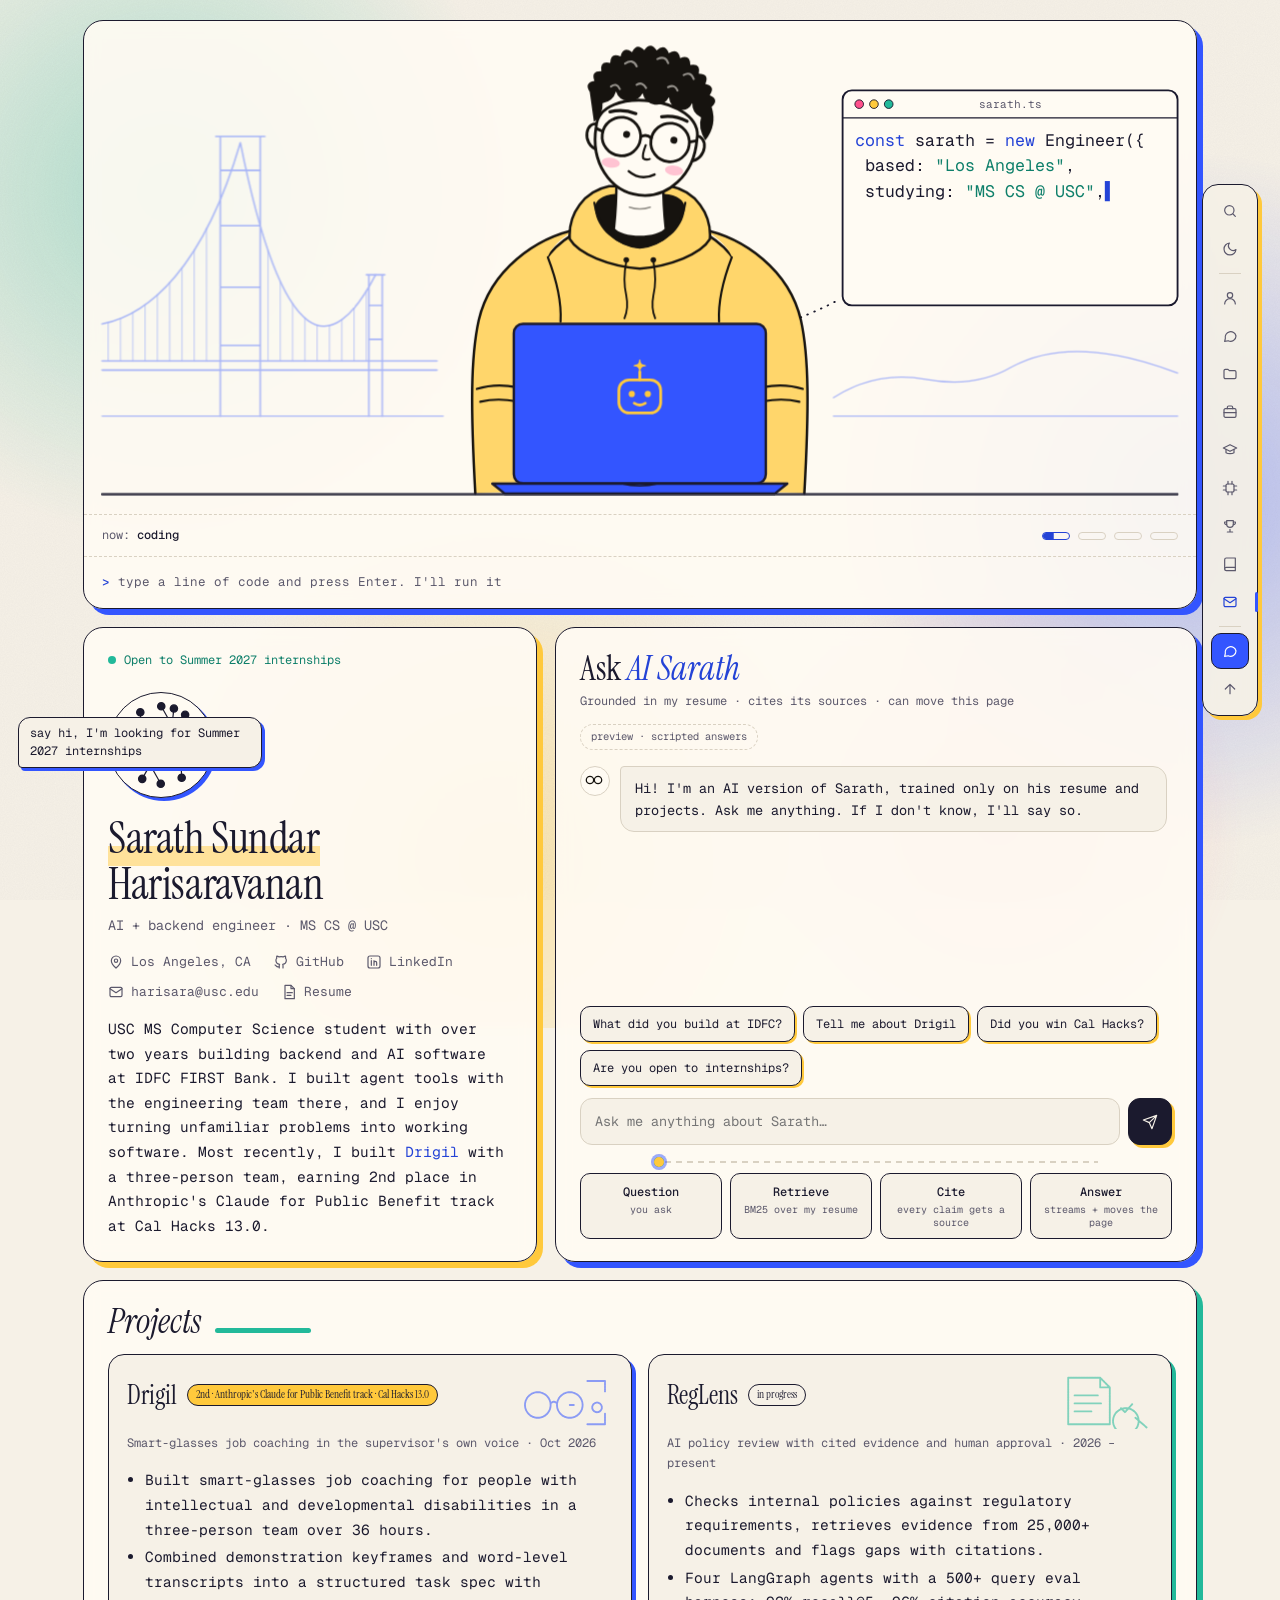
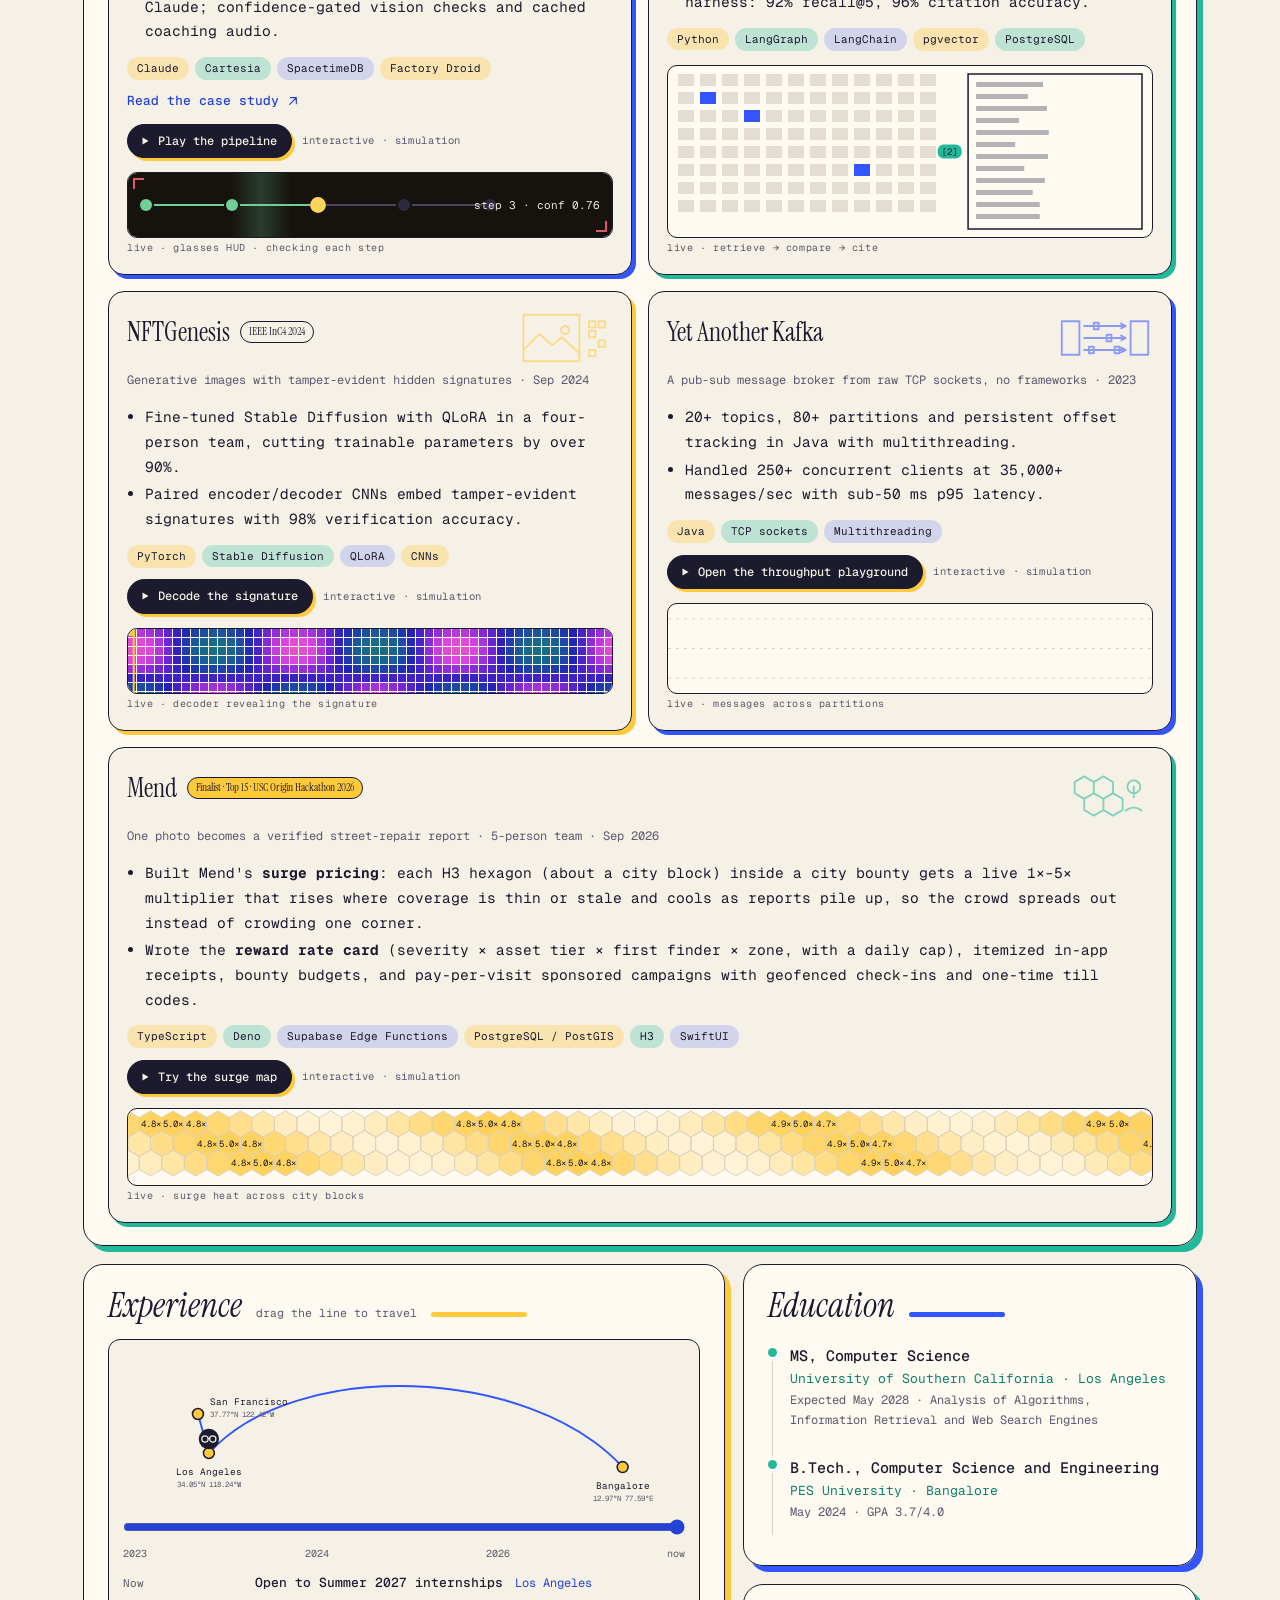
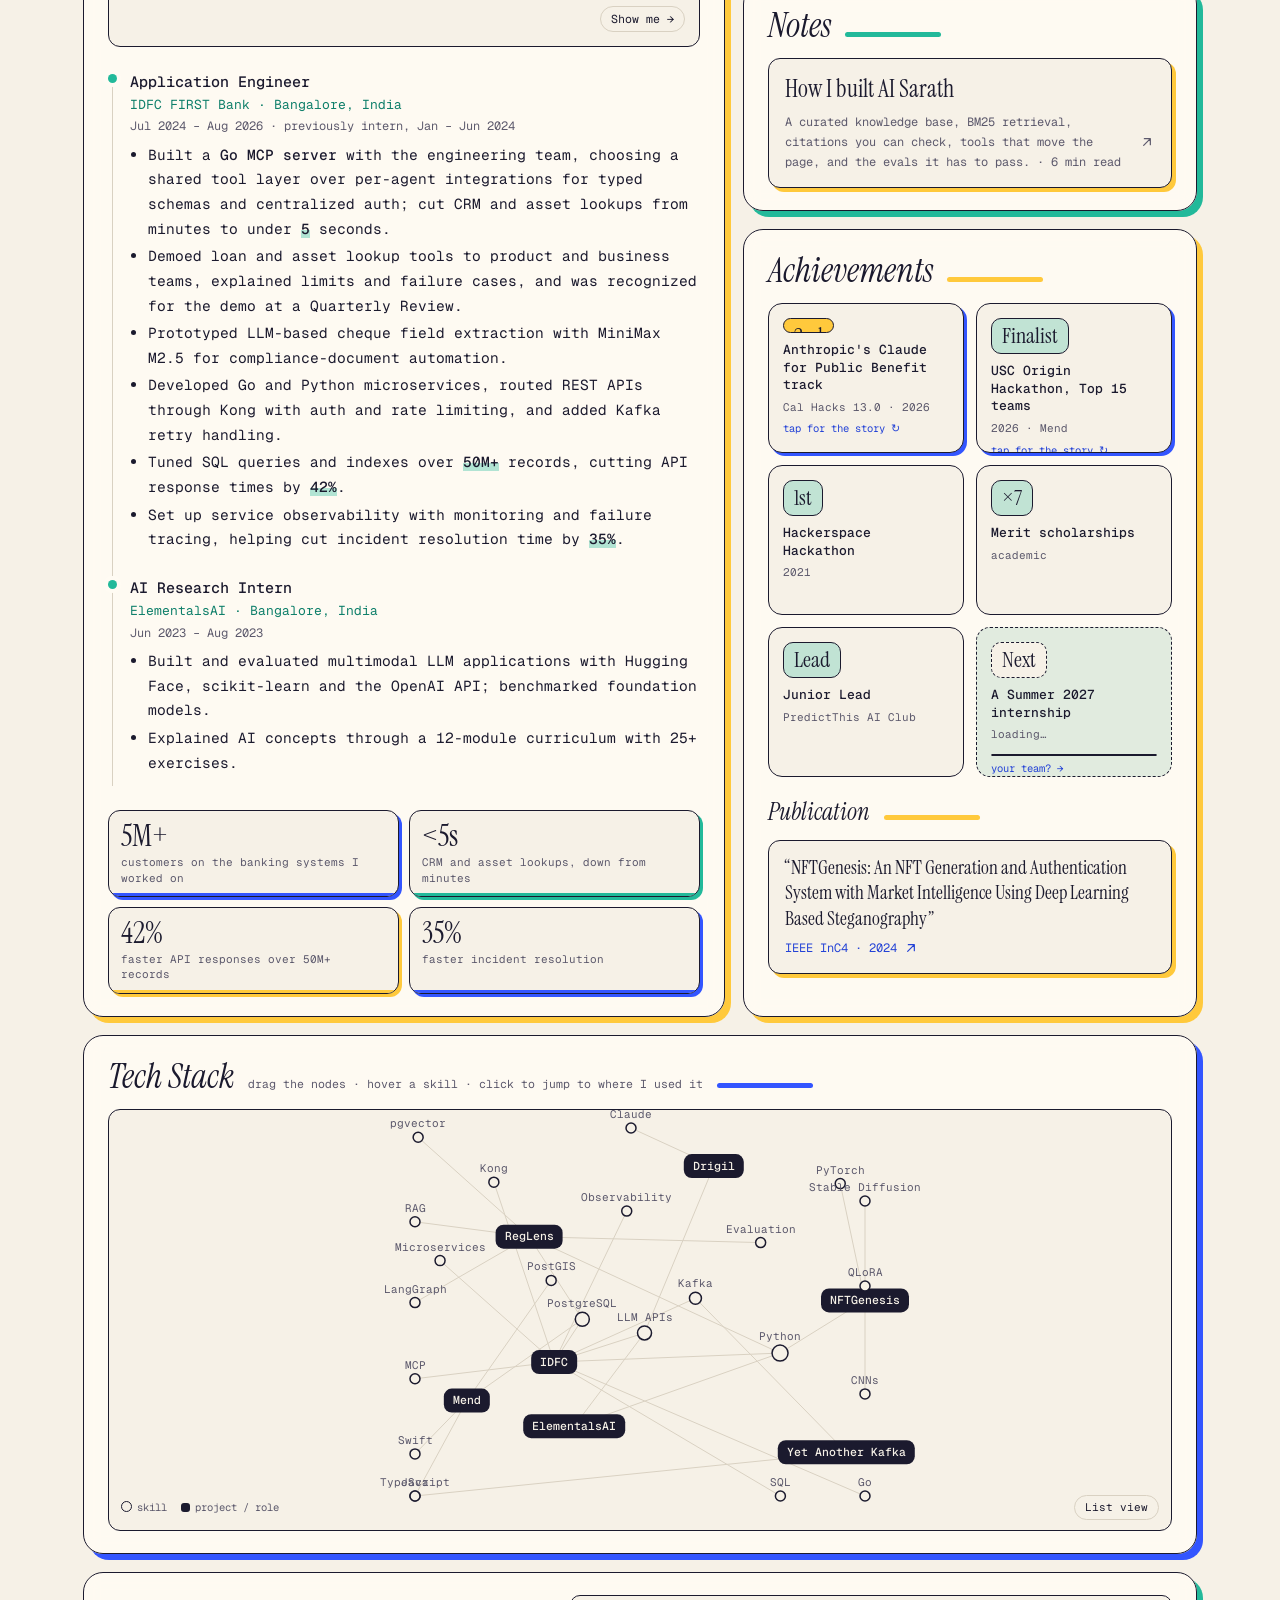
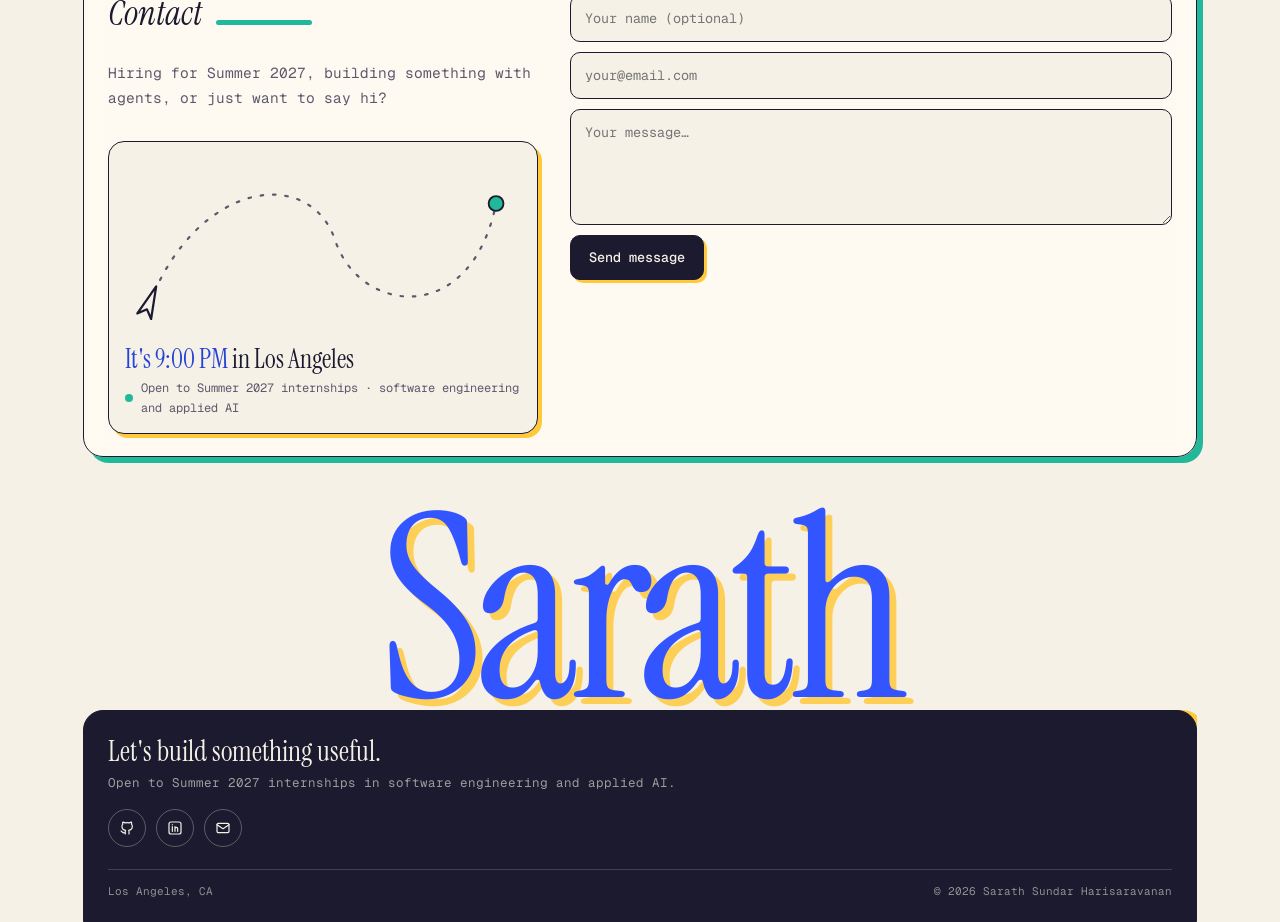
==== index.html @ 34889291 "Portfolio site: animated hero, Ask AI Sarath preview, project demos, case study Co-Authored-By: Clau" ====
<!doctype html>
<html lang="en">
<head>
<meta charset="utf-8" />
<meta name="viewport" content="width=device-width, initial-scale=1" />
<title>Sarath Sundar Harisaravanan</title>
<meta name="description" content="Sarath Sundar Harisaravanan: USC MS CS student building backend systems and AI agents. Two years at IDFC FIRST Bank; 2nd place in Anthropic's Claude for Public Benefit track at Cal Hacks 13.0." />
<meta property="og:title" content="Sarath Sundar Harisaravanan" />
<meta property="og:description" content="Backend systems and AI agents. Ask AI Sarath, try the live project demos, and see the work." />
<meta property="og:type" content="website" />
<meta name="theme-color" content="#F6F1E7" />
<link rel="icon" href="data:image/svg+xml,%3Csvg xmlns=%22http://www.w3.org/2000/svg%22 viewBox=%220 0 64 64%22%3E%3Crect width=%2264%22 height=%2264%22 rx=%2214%22 fill=%22%23FFC93C%22/%3E%3Cg fill=%22none%22 stroke=%22%231B1A2E%22 stroke-width=%225%22%3E%3Ccircle cx=%2221%22 cy=%2232%22 r=%2210%22/%3E%3Ccircle cx=%2243%22 cy=%2232%22 r=%2210%22/%3E%3Cpath d=%22M31 31q1-3 2 0%22/%3E%3C/g%3E%3C/svg%3E" />
<link rel="preconnect" href="https://fonts.googleapis.com" />
<link href="https://fonts.googleapis.com/css2?family=Geist+Mono:wght@400;500&family=Instrument+Serif:ital@0;1&display=swap" rel="stylesheet" />
<style>
:root{--paper:#F4F0E8;--ink:#16130F;--muted:#6F6A60;--rule:#D9D2C4;--accent:#9D2235;--gold:#E0A800;--ok:#2F7D4F;--lid:#E7E1D5;--panel:#FBF8F2;--figure:#F4F0E8;--skin:#F4F0E8;--hair:#16130F;--night:#1B2247;--night-a:.13}
:root[data-theme=dark]{--paper:#121010;--ink:#EFE9DE;--muted:#9C958A;--rule:#2E2A26;--accent:#E0566B;--gold:#FFCC00;--ok:#6FCF97;--lid:#24201D;--panel:#1A1715;--night:#000;--night-a:.35}
@media (prefers-color-scheme:dark){:root:not([data-theme=light]){--paper:#121010;--ink:#EFE9DE;--muted:#9C958A;--rule:#2E2A26;--accent:#E0566B;--gold:#FFCC00;--ok:#6FCF97;--lid:#24201D;--panel:#1A1715;--night:#000;--night-a:.35}}
html,body{margin:0;background:var(--paper);color:var(--ink);font-family:'Geist Mono',ui-monospace,monospace}
.wrap{max-width:800px;margin:0 auto;border-left:1px dashed var(--rule);border-right:1px dashed var(--rule);min-height:100vh}
.banner{border-bottom:1px dashed var(--rule);padding:18px 16px 0;overflow:hidden;position:relative}
.scene{display:block;width:100%;height:auto;color:var(--ink);overflow:visible}
.bar{display:flex;gap:12px;align-items:center;justify-content:space-between;padding:12px 16px;font-size:12px;color:var(--muted);flex-wrap:wrap}
.now b{color:var(--ink);font-weight:500}
.dots{display:flex;gap:8px;align-items:center}
.dots button{width:28px;height:8px;padding:0;border-radius:999px;border:1px solid var(--rule);background:transparent;cursor:pointer;position:relative;overflow:hidden}
.dots button i{position:absolute;inset:0;background:var(--accent);transform:scaleX(0);transform-origin:left}
.dots button.on{border-color:var(--accent)}
.dots button:focus-visible{outline:2px solid var(--accent);outline-offset:2px}
.tbtn{font:inherit;font-size:12px;color:var(--ink);background:transparent;border:1px solid var(--rule);border-radius:999px;padding:5px 11px;cursor:pointer}
.tbtn:hover{border-color:var(--accent);color:var(--accent)}
h1{font-family:'Instrument Serif',serif;font-weight:400;font-size:40px;margin:0;padding:8px 16px 0}
/* figure: always ink-on-paper */
.me{color:#16130F} .rays{color:var(--muted)} .hood-in{fill:#16130F}
.sil{fill:var(--figure)} .ink{fill:currentColor} .skin{fill:var(--skin)} .line{stroke:currentColor;stroke-linecap:round;stroke-linejoin:round}
.hair{fill:var(--hair)} .curls{stroke:var(--skin);opacity:.55} .blush{fill:#9D2235;opacity:.16}
:root[data-theme=dark] .me{--figure:#EFE9DE;--skin:#EFE9DE}
:root[data-theme=dark] .hair{stroke:#EFE9DE;stroke-width:7;stroke-linejoin:round}
@media (prefers-color-scheme:dark){:root:not([data-theme=light]) .me{--figure:#EFE9DE;--skin:#EFE9DE}:root:not([data-theme=light]) .hair{stroke:#EFE9DE;stroke-width:7;stroke-linejoin:round}}
.yawn{fill:#16130F;opacity:0;transition:opacity .2s}
.bubble{font-family:'Instrument Serif',serif;font-size:170px;fill:var(--accent);opacity:0}
.bg{color:var(--muted);opacity:.55}
.panel{fill:var(--panel);stroke:currentColor;stroke-width:6}
.tl{stroke:currentColor;stroke-width:3}.tl.r{fill:var(--accent)}.tl.y{fill:var(--gold)}.tl.g{fill:var(--paper)}
.fname{font-family:'Geist Mono',monospace;font-size:36px;fill:var(--muted)}
.code{font-family:'Geist Mono',monospace;font-size:54px;fill:currentColor}
.code .k{fill:var(--accent)} .code .s{fill:#8a6a00} :root[data-theme=dark] .code .s{fill:var(--gold)} .code .c{fill:var(--muted)} .code .ok{fill:var(--ok)} .code .err{fill:var(--accent)}
.lid-face,.base{fill:var(--lid);stroke:currentColor;stroke-width:8;stroke-linejoin:round}
.sticker{color:var(--accent)} .glint{fill:#fff;opacity:0}
/* props */
.bubble-box{fill:var(--panel);stroke:currentColor;stroke-width:6;stroke-linejoin:round}
.say{font-family:'Geist Mono',monospace;font-size:56px;fill:currentColor}
.bot-body{fill:var(--panel);stroke:currentColor;stroke-width:8}
.bot-eyes circle{fill:currentColor} .bot-mouth,.bot-ant,.bot-arm{fill:none;stroke:currentColor;stroke-width:8;stroke-linecap:round}
.bot-spark{fill:var(--accent)}
.chip-dot{fill:var(--accent)}
.cloud{fill:var(--panel);stroke:currentColor;stroke-width:6} .tdot{fill:var(--panel);stroke:currentColor;stroke-width:6}
.edge{stroke:var(--muted);stroke-width:3} .node{fill:var(--panel);stroke:currentColor;stroke-width:6}
.pulse{fill:var(--accent)}
.bulb-glass{fill:var(--panel);stroke:currentColor;stroke-width:7;transition:fill .3s} .bulb-base{fill:var(--muted)} .bulb-fil{fill:none;stroke:currentColor;stroke-width:5}
.bulb-rays{stroke:var(--gold);stroke-width:8;opacity:0;transition:opacity .3s}
.doc-sheet{fill:var(--panel);stroke:currentColor;stroke-width:6;stroke-linejoin:round} .doc-lines{stroke:var(--muted);stroke-width:5}
.banner{transition:background-color 1.2s ease}.banner.night{background-color:color-mix(in srgb,var(--paper),var(--night) calc(var(--night-a)*100%))}
.moon{fill:var(--gold);opacity:.85} .star{fill:var(--gold)}
.mug-body{fill:var(--accent);stroke:currentColor;stroke-width:7} .mug-handle,.steam{fill:none;stroke:currentColor;stroke-width:6;stroke-linecap:round}
.steam{stroke:var(--muted)}
.bug-body{fill:var(--accent);stroke:currentColor;stroke-width:6} .bug-head{fill:currentColor} .bug-legs,.bug-ant,.bug-line{fill:none;stroke:currentColor;stroke-width:6;stroke-linecap:round}
.splat path{fill:none;stroke:var(--gold);stroke-width:8;stroke-linecap:round}
/* ---------- scene visibility (morph = cross-fade in place) ---------- */
.p-code,.p-agent,.p-brain,.p-night{opacity:0;transition:opacity .7s ease}
.s-code .p-code,.s-agent .p-code,.s-night .p-code{opacity:1}
.s-night .p-night{opacity:1}
.s-agent .bot-wrap{opacity:1}
.s-brain .p-brain{opacity:1}
.say-me-g,.say-bot-g{opacity:0!important;transition:opacity .35s}
.say-me .say-me-g,.say-bot .say-bot-g{opacity:1!important}
/* ---------- motion ---------- */
[data-pivot]{transform-box:fill-box}
.lid{transform-box:fill-box;transform-origin:50% 100%;transform:scaleY(.035)}
.rays,.sticker{opacity:0}
.arm{transform:rotate(var(--rest,0deg));transition:transform .45s cubic-bezier(.3,1.4,.5,1)}
.arm-l{--rest:-2deg}.arm-r{--rest:2deg}
.opened .arm{--rest:0deg}
.go .lid{animation:lid .7s cubic-bezier(.2,.9,.25,1.15) .05s forwards}
.go .arm-l{animation:liftL .7s cubic-bezier(.2,.9,.25,1.15) .05s forwards}
.go .arm-r{animation:liftR .7s cubic-bezier(.2,.9,.25,1.15) .05s forwards}
.opened .lid{animation:none;transform:none}
.opened .arm-l,.opened .arm-r{animation:none}
.go .sticker,.opened .sticker{animation:fade .35s ease .5s forwards}
.go .rays,.opened .rays{animation:rays 2.6s ease-in-out .6s infinite}
.go .glint{animation:glint 5s ease-in-out 1s infinite}
.typing .arm-l{animation:tapL .16s ease-in-out infinite alternate!important}
.typing .arm-r{animation:tapR .16s ease-in-out .08s infinite alternate!important}
.typing .head{animation:nod 1.1s ease-in-out infinite alternate}
.typing .torso{animation:bob .32s ease-in-out infinite alternate}
.tired.typing .arm-l,.tired.typing .arm-r{animation-duration:.34s!important}
.head{transition:transform .6s cubic-bezier(.3,1.3,.5,1)}
.pupils,.brow,.smile{transition:transform .35s ease,opacity .2s}
.look-up .head{animation:none;transform:rotate(-5deg) translate(6px,-10px)}
.look-up .pupils{transform:translate(3px,-14px)}
.look-up .smile{transform:scale(1.12);transform-box:fill-box;transform-origin:50% 0}
.look-up .brow{transform:translateY(-8px)}
.look-right .head{animation:none;transform:rotate(4deg) translate(6px,-4px)}
.look-right .pupils{transform:translate(16px,-4px)}
.think .head{animation:none;transform:rotate(7deg) translate(0,-4px)}
.think .pupils{transform:translate(12px,-16px)}
.think .arm-l{animation:none!important;transform:rotate(-1.5deg)} .think .arm-r{animation:none!important;transform:rotate(1.5deg)}
.lean .head{animation:none;transform:translate(14px,16px) rotate(2deg)}
.lean .pupils{transform:translate(14px,6px)}
.tired .eyes{transform-box:fill-box;transform-origin:50% 30%;transform:scaleY(.5)}
.yawning .smile{opacity:0} .yawning .yawn{opacity:1} .yawning .eyes{transform:scaleY(.15)}
.yawning .head{animation:none;transform:rotate(-6deg) translateY(-8px)}
.stretch .arm-l{animation:none!important;transform:rotate(6deg)} .stretch .arm-r{animation:none!important;transform:rotate(-6deg)}
.slam .arm-l{animation:slamL .22s ease-in 2!important} .slam .arm-r{animation:slamR .22s ease-in 2!important}
.q-on .q{animation:pop-b 1.6s ease forwards}
.ex-on .ex{animation:pop-b 1.1s ease forwards}
.blink .eyes{transform-box:fill-box;transform-origin:50% 50%;transform:scaleY(.1)}
.eyes{transition:transform .08s}
/* bot */
.bot{transform:translateY(210px);transition:transform .6s cubic-bezier(.3,1.5,.5,1)}
.bot-up .bot{transform:translateY(0)} .bot-up .sticker{visibility:hidden}
.bot-hop .bot{animation:hop .45s ease 2}
.bot-think .bot-spark{animation:spin 1s linear infinite;transform-box:fill-box;transform-origin:50% 50%}
.bot-think .bot-eyes{transform:translateY(-8px);transition:transform .3s}
/* brain */
.tdot,.cloud,.node,.edge,.bulb,.doc{opacity:0}
.cloud{transform-box:fill-box;transform-origin:0% 50%;transform:scale(.3);transition:transform .7s cubic-bezier(.3,1.3,.5,1),opacity .4s}
.b-cloud .tdot{animation:fade .3s ease forwards;animation-delay:calc(var(--i)*.18s)}
.b-cloud .cloud{opacity:1;transform:none;transition-delay:.45s}
.b-net .node{animation:pop-n .45s cubic-bezier(.3,1.6,.5,1) forwards;animation-delay:calc(var(--i)*.06s);transform-box:fill-box;transform-origin:50% 50%}
.b-net .edge{opacity:1;transition:opacity .8s .3s}
.b-net .bulb{opacity:1;transition:opacity .4s .7s}
.b-lit .bulb-glass{fill:var(--gold)} .b-lit .bulb-rays{opacity:1}
.b-drop .doc{animation:drop 1.1s cubic-bezier(.5,0,.8,.4) forwards}
.b-fade .cloud,.b-fade .tdot,.b-fade .net,.b-fade .bulb{opacity:0!important;transition:opacity .5s}
/* night */
.star{transform-box:fill-box;transform-origin:50% 50%;animation:twinkle 2.4s ease-in-out infinite;animation-delay:calc(var(--i)*-.37s)}
.steam{stroke-dasharray:14 14;animation:steam 1.6s linear infinite} .steam.s2{animation-delay:-.8s}
.bug-wrap{transform:translate(2260px,368px)}
.bug-crawl .bug-wrap{animation:crawl 3s linear forwards}
.bug{transform-box:fill-box;transform-origin:50% 100%;opacity:0;transition:opacity .3s}.bug-crawl .bug{opacity:1}
.bug-crawl .bug-legs{animation:legs .16s steps(2) infinite}
.bug-squash .bug-wrap{animation:none;transform:translate(1700px,368px)}
.bug-squash .bug{transform:scaleY(.15) scaleX(1.25);opacity:0;transition:transform .12s, opacity .5s .5s}
.splat{opacity:0;transform-box:fill-box;transform-origin:50% 50%}
.bug-squash .splat{animation:splat .6s ease forwards}
.bird{transform-box:fill-box;transform-origin:50% 50%;animation:flap .5s ease-in-out infinite alternate, fly 22s linear infinite}
.draw{stroke-dasharray:1;stroke-dashoffset:1;animation:draw 1.2s ease forwards}
.draw-g path{stroke-dasharray:1;stroke-dashoffset:1;animation:draw 1.3s ease .1s forwards}
.hangers{opacity:0;animation:fade .6s ease .9s forwards}
.paused *{animation-play-state:paused!important}
@keyframes lid{to{transform:scaleY(1)}}
@keyframes liftL{0%{transform:rotate(-2deg)}55%{transform:rotate(-4deg)}100%{transform:rotate(0)}}
@keyframes liftR{0%{transform:rotate(2deg)}55%{transform:rotate(4deg)}100%{transform:rotate(0)}}
@keyframes tapL{from{transform:rotate(.3deg)}to{transform:rotate(-1.3deg)}}
@keyframes tapR{from{transform:rotate(-.3deg)}to{transform:rotate(1.3deg)}}
@keyframes slamL{50%{transform:rotate(-3.5deg)}} @keyframes slamR{50%{transform:rotate(3.5deg)}}
@keyframes nod{from{transform:rotate(-1.5deg) translateY(0)}to{transform:rotate(1.8deg) translateY(5px)}}
@keyframes bob{from{transform:translateY(0)}to{transform:translateY(3px)}}
@keyframes pop-b{0%{opacity:0;transform:translateY(30px) scale(.6)}25%{opacity:1;transform:none}80%{opacity:1}100%{opacity:0;transform:translateY(-30px)}}
@keyframes pop-n{0%{opacity:0;transform:scale(0)}100%{opacity:1;transform:scale(1)}}
@keyframes hop{50%{transform:translateY(-40px)}}
@keyframes spin{to{transform:rotate(360deg)}}
@keyframes drop{0%{opacity:1;transform:none}100%{opacity:0;transform:translate(-1580px,560px) scale(.3)}}
@keyframes twinkle{0%,100%{transform:scale(.6);opacity:.5}50%{transform:scale(1);opacity:1}}
@keyframes steam{to{stroke-dashoffset:-56}}
@keyframes crawl{from{transform:translate(2260px,368px)}to{transform:translate(1700px,368px)}}
@keyframes legs{to{transform:scaleX(-1)}}
@keyframes splat{0%{opacity:0;transform:scale(.4)}40%{opacity:1;transform:scale(1.1)}100%{opacity:0;transform:scale(1.3)}}
@keyframes fade{to{opacity:1}}
@keyframes rays{0%,100%{opacity:.15}50%{opacity:.6}}
@keyframes glint{0%,70%{opacity:0;transform:translateX(-90px) skewX(-25deg)}75%{opacity:.9}90%{opacity:0;transform:translateX(250px) skewX(-25deg)}100%{opacity:0}}
@keyframes flap{from{transform:scaleY(1)}to{transform:scaleY(.35)}}
@keyframes fly{0%{translate:0 0}50%{translate:-260px 40px}100%{translate:0 0}}
@keyframes draw{to{stroke-dashoffset:0}}
@media (prefers-reduced-motion:reduce){*{animation:none!important;transition:none!important}.lid{transform:none}.arm{transform:none}.rays,.sticker,.hangers{opacity:1}.draw,.draw-g path{stroke-dashoffset:0}
  .s-brain .tdot,.s-brain .cloud,.s-brain .node,.s-brain .edge,.s-brain .bulb{opacity:1;transform:none}.s-brain .bulb-glass{fill:var(--gold)}.s-agent .bot{transform:none}.bug-wrap{display:none}}

/* ===== page layout (overrides hero defaults) ===== */
html{scroll-behavior:smooth;scroll-padding-top:24px}
@media (prefers-reduced-motion:reduce){html{scroll-behavior:auto}}
body{font-size:14.5px;line-height:1.7;-webkit-font-smoothing:antialiased}
body::before{content:'';position:fixed;inset:0;pointer-events:none;z-index:-1;background-image:linear-gradient(to bottom,transparent 0,transparent 100%)}
.wrap{max-width:800px;margin:0 auto;border-left:1px dashed var(--rule);border-right:1px dashed var(--rule);min-height:100vh;background:var(--paper)}
a{color:var(--accent);text-decoration:none}
a:hover{text-decoration:underline;text-underline-offset:3px}
svg use{pointer-events:none}
.row{padding:22px 24px;border-bottom:1px dashed var(--rule);position:relative}
.hatch{height:30px;border-bottom:1px dashed var(--rule);background:repeating-linear-gradient(-45deg,transparent 0 7px,color-mix(in srgb,var(--rule) 70%,transparent) 7px 8px)}
.bar{border-bottom:1px dashed var(--rule)}
.muted{color:var(--muted)}
:focus-visible{outline:2px solid var(--accent);outline-offset:3px;border-radius:6px}

/* icons */
.meta svg,.dock svg,.fab svg,.ask-input svg,.link svg,.pub svg,.foot-links svg,.close svg{width:16px;height:16px;fill:none;stroke:currentColor;stroke-width:1.8;stroke-linecap:round;stroke-linejoin:round;flex:none}

/* profile */
.profile{display:flex;align-items:center;gap:18px}
.avatar{width:104px;height:104px;flex:none;border-radius:50%;background:var(--panel);border:1px solid var(--rule);overflow:hidden}
#swarm{display:block;width:100%;height:100%}
@keyframes lens{to{fill:color-mix(in srgb,var(--accent) 22%,transparent)}}
.who h1{font-family:'Instrument Serif',serif;font-weight:400;font-size:clamp(30px,5vw,42px);line-height:1.05;margin:0;padding:0;letter-spacing:-.01em}
.role{margin:6px 0 0;color:var(--muted);font-size:13.5px}
.open{margin-left:auto;align-self:flex-start;display:inline-flex;align-items:center;gap:8px;font-size:12px;color:var(--accent);white-space:nowrap}
.open i{width:8px;height:8px;border-radius:50%;background:var(--accent);box-shadow:0 0 0 0 var(--accent);animation:ping 2s ease-out infinite}
@keyframes ping{0%{box-shadow:0 0 0 0 color-mix(in srgb,var(--accent) 50%,transparent)}100%{box-shadow:0 0 0 10px transparent}}
.meta{display:flex;flex-wrap:wrap;gap:8px 22px;font-size:13px;color:var(--muted)}
.meta span,.meta a{display:inline-flex;align-items:center;gap:7px;color:var(--muted)}
.meta a:hover{color:var(--accent);text-decoration:none}
.bio p{margin:0;font-size:14.5px}

/* section titles */
h2.sec{font-family:'Instrument Serif',serif;font-weight:400;font-style:italic;font-size:32px;margin:0 0 14px;line-height:1.1;display:flex;align-items:baseline;gap:14px;flex-wrap:wrap}
h2.sec.small{font-size:24px;margin-top:22px}
h2.sec .hint{font-family:'Geist Mono',monospace;font-style:normal;font-size:11.5px;color:var(--muted)}
.reveal,.row>*{animation:none}
.rv{opacity:0;transform:translateY(14px);transition:opacity .6s ease,transform .6s cubic-bezier(.2,.8,.2,1)}
.rv.in{opacity:1;transform:none}

/* ===== Ask AI Sarath ===== */
.ask{background:color-mix(in srgb,var(--panel) 60%,var(--paper))}
.ask-head{display:flex;justify-content:space-between;gap:12px;align-items:flex-start;flex-wrap:wrap}
.ask h2{font-family:'Instrument Serif',serif;font-weight:400;font-size:34px;margin:0;line-height:1.1}
.ask h2 em{color:var(--accent)}
.sub{margin:4px 0 0;font-size:12px;color:var(--muted)}
.demo-tag{font-size:10.5px;color:var(--muted);border:1px dashed var(--rule);border-radius:999px;padding:3px 10px;white-space:nowrap}
.chat{margin-top:16px;display:flex;flex-direction:column;gap:12px;max-height:340px;overflow-y:auto;padding-right:4px;scroll-behavior:smooth}
.msg{display:flex;gap:10px;align-items:flex-start;animation:msgIn .4s cubic-bezier(.2,.9,.3,1.2)}
@keyframes msgIn{from{opacity:0;transform:translateY(10px)}}
.msg.me{justify-content:flex-end}
.msg .bubble-t{padding:10px 14px;border-radius:14px;border:1px solid var(--rule);background:var(--paper);max-width:88%;font-size:13.5px;line-height:1.65}
.msg.me .bubble-t{background:var(--ink);color:var(--paper);border-color:var(--ink);border-bottom-right-radius:4px}
.msg.ai .bubble-t{border-top-left-radius:4px}
.av{width:28px;height:28px;flex:none;border-radius:50%;border:1px solid var(--rule);background:var(--panel) url("data:image/svg+xml,%3Csvg xmlns='http://www.w3.org/2000/svg' viewBox='0 0 120 120'%3E%3Cg fill='none' stroke='%2316130F' stroke-width='7'%3E%3Ccircle cx='38' cy='60' r='20'/%3E%3Ccircle cx='82' cy='60' r='20'/%3E%3Cpath d='M58 58q2-5 4 0'/%3E%3C/g%3E%3C/svg%3E") center/80% no-repeat}
:root[data-theme=dark] .av{filter:invert(1)}
.tok{opacity:0;filter:blur(3px);animation:tok .35s ease forwards}
@keyframes tok{to{opacity:1;filter:none}}
.cites{display:flex;flex-wrap:wrap;gap:6px;margin-top:8px}
.cite{display:inline-block;text-decoration:none!important;font:inherit;font-size:11px;padding:2px 9px;border-radius:999px;border:1px solid color-mix(in srgb,var(--accent) 40%,transparent);color:var(--accent);background:color-mix(in srgb,var(--accent) 7%,transparent);cursor:pointer;animation:citeIn .45s cubic-bezier(.3,1.6,.5,1) backwards}
.cite:hover{background:color-mix(in srgb,var(--accent) 16%,transparent)}
@keyframes citeIn{from{opacity:0;transform:scale(.6) translateY(6px)}}
.toolev{font-size:11.5px;color:var(--muted);margin-top:6px;display:flex;gap:6px;align-items:center;animation:msgIn .3s ease}
.toolev code{font-family:inherit;color:var(--ink);background:var(--panel);border:1px solid var(--rule);border-radius:6px;padding:0 6px}
.typing-dots{display:inline-flex;gap:4px;padding:4px 0}
.typing-dots i{width:6px;height:6px;border-radius:50%;background:var(--muted);animation:td 1s ease-in-out infinite}
.typing-dots i:nth-child(2){animation-delay:.15s}.typing-dots i:nth-child(3){animation-delay:.3s}
@keyframes td{0%,100%{opacity:.3;transform:translateY(0)}50%{opacity:1;transform:translateY(-3px)}}
.suggest{display:flex;flex-wrap:wrap;gap:8px;margin-top:14px}
.suggest button{font:inherit;font-size:12px;color:var(--ink);background:var(--paper);border:1px solid var(--rule);border-radius:10px;padding:7px 12px;cursor:pointer;transition:border-color .2s,color .2s,transform .2s}
.suggest button:hover{border-color:var(--accent);color:var(--accent);transform:translateY(-1px)}
.suggest button:disabled{opacity:.45;pointer-events:none}
.ask-input{display:flex;gap:8px;margin-top:12px}
.ask-input input{flex:1;min-width:0;font:inherit;font-size:13.5px;color:var(--ink);background:var(--paper);border:1px solid var(--rule);border-radius:12px;padding:11px 14px;outline:none;transition:border-color .2s}
.ask-input input:focus{border-color:var(--accent)}
.ask-input button{width:44px;border-radius:12px;border:0;background:var(--accent);color:#fff;cursor:pointer;display:grid;place-items:center}

/* marker circle */
.marker{position:absolute;pointer-events:none;z-index:40;overflow:visible;left:0;top:0;width:0;height:0}
.marker path{fill:none;stroke:var(--accent);stroke-width:2.6;stroke-linecap:round;stroke-dasharray:1;stroke-dashoffset:1;opacity:0}
.marker.on path{opacity:1;animation:mk 1s cubic-bezier(.6,.05,.3,1) forwards}
.marker.off path{opacity:0;transition:opacity .6s}
@keyframes mk{to{stroke-dashoffset:0}}
.flash{animation:flash 2.4s ease}
@keyframes flash{0%,100%{background:transparent}20%,60%{background:color-mix(in srgb,var(--gold) 16%,transparent)}}
/* hero reacts to chat */
.chat-think .head{animation:none!important;transform:rotate(7deg) translate(0,-4px)!important}
.chat-think .pupils{transform:translate(12px,-16px)!important}
.chat-think .arm-l,.chat-think .arm-r{animation:none!important}
.chat-think .q{animation:pop-b 1.6s ease infinite!important}
.chat-answer .head{animation:none!important;transform:rotate(-5deg) translate(6px,-10px)!important}
.chat-answer .pupils{transform:translate(3px,-14px)!important}
.chat-answer .ex{animation:pop-b 1.1s ease forwards!important}

/* ===== projects ===== */
.projects{display:flex;flex-direction:column}
.proj{padding:16px 14px;margin:0 -14px;border-radius:12px;cursor:pointer;position:relative;transition:background .25s;outline:none}
.proj+.proj{border-top:1px dashed var(--rule)}
.proj:hover,.proj:focus-visible{background:color-mix(in srgb,var(--panel) 70%,transparent)}
.proj-top{display:flex;justify-content:space-between;gap:10px;align-items:flex-start}
.proj h3{margin:0;font-size:15px;font-weight:500;display:flex;flex-wrap:wrap;gap:6px 10px;align-items:center}
.gold{font-size:10.5px;font-weight:500;color:#7a5600;background:color-mix(in srgb,var(--gold) 22%,transparent);border:1px solid color-mix(in srgb,var(--gold) 55%,transparent);padding:1px 8px;border-radius:999px;position:relative;overflow:hidden}
:root[data-theme=dark] .gold{color:#FFE07A;background:color-mix(in srgb,var(--gold) 12%,transparent)}
@media (prefers-color-scheme:dark){:root:not([data-theme=light]) .gold{color:#FFE07A;background:color-mix(in srgb,var(--gold) 12%,transparent)}}
.gold::after{content:'';position:absolute;inset:0;background:linear-gradient(110deg,transparent 30%,rgba(255,255,255,.7) 50%,transparent 70%);transform:translateX(-120%);animation:foil 4s ease-in-out 1s infinite}
@keyframes foil{0%,60%{transform:translateX(-120%)}85%,100%{transform:translateX(120%)}}
.chip{font-size:10.5px;font-weight:400;color:var(--muted);border:1px solid var(--rule);padding:1px 8px;border-radius:999px}
.tagline{margin:4px 0 6px;font-size:12px;color:var(--muted)}
.proj ul,.tl ul,.case ul{margin:6px 0 0;padding-left:18px}
.proj li,.tl li{margin:3px 0}
.tags{display:flex;flex-wrap:wrap;gap:6px;margin-top:10px}
.tags span{font-size:11px;border:1px solid var(--rule);border-radius:999px;padding:1px 9px;color:var(--muted)}
.doodle{width:96px;height:56px;flex:none;fill:none;stroke:var(--accent);stroke-width:2.4;stroke-linecap:round;stroke-linejoin:round;opacity:.25;transition:opacity .3s}
.doodle path{stroke-dasharray:1;stroke-dashoffset:0}
.proj:hover .doodle,.proj:focus-visible .doodle{opacity:1}
.proj:hover .doodle path,.proj:focus-visible .doodle path{animation:doodle 1.1s cubic-bezier(.6,.05,.3,1) forwards}
@keyframes doodle{0%{stroke-dashoffset:1}100%{stroke-dashoffset:0}}
.link{display:inline-flex;align-items:center;gap:6px;font-size:13px;margin-top:10px}

/* case-study overlay */
.overlay{position:fixed;inset:0;z-index:100;display:grid;place-items:center;padding:24px;background:color-mix(in srgb,var(--ink) 30%,transparent);backdrop-filter:blur(3px)}
.overlay[hidden]{display:none}
.case-panel{position:relative;width:min(680px,100%);max-height:86vh;overflow:auto;background:var(--paper);border:1px solid var(--rule);border-radius:18px;padding:28px;box-shadow:0 30px 80px rgba(0,0,0,.25)}
.case-panel h3{font-family:'Instrument Serif',serif;font-weight:400;font-size:38px;margin:0 0 4px;display:block}
.case-panel .doodle{width:150px;height:88px;opacity:1;float:right;margin:0 0 8px 12px}
.case-panel .doodle path{animation:doodle 1.2s cubic-bezier(.6,.05,.3,1) .25s backwards}
.close{position:absolute;top:14px;right:14px;width:34px;height:34px;border-radius:50%;border:1px solid var(--rule);background:var(--paper);color:var(--ink);cursor:pointer;display:grid;place-items:center;z-index:2}
::view-transition-old(case),::view-transition-new(case){animation-duration:.45s;animation-timing-function:cubic-bezier(.2,.8,.2,1);height:100%;object-fit:cover}
::view-transition-old(root),::view-transition-new(root){animation-duration:.3s}

/* ===== timeline ===== */
.tl{position:relative;padding-left:22px}
.tl::before{content:'';position:absolute;left:4px;top:8px;bottom:8px;width:1px;background:var(--rule)}
.tl-item{position:relative;padding:4px 0 16px}
.tl-item::before{content:'';position:absolute;left:-22px;top:9px;width:9px;height:9px;border-radius:50%;background:var(--accent);box-shadow:0 0 0 4px var(--paper)}
.tl-item h3{margin:0;font-size:15px;font-weight:500}
.org{margin:0;color:var(--accent);font-size:13px}
.when{margin:0 0 4px;color:var(--muted);font-size:12px}
.tl li b{font-weight:500}

/* ===== stack + skill spotlight ===== */
.stack{display:grid;grid-template-columns:1fr 1fr;border:1px dashed var(--rule);border-radius:12px}
.stack>div{padding:14px 16px;display:flex;flex-wrap:wrap;gap:7px;align-content:flex-start}
.stack>div:nth-child(odd){border-right:1px dashed var(--rule)}
.stack>div:nth-child(-n+2){border-bottom:1px dashed var(--rule)}
.stack h4{width:100%;margin:0 0 4px;font-size:10.5px;letter-spacing:.14em;text-transform:uppercase;color:var(--muted);font-weight:500}
.stack button{font:inherit;font-size:12px;color:var(--ink);background:var(--paper);border:1px solid var(--rule);border-radius:8px;padding:4px 10px;cursor:pointer;transition:all .2s}
.stack button:hover,.stack button.on{border-color:var(--accent);color:var(--accent);background:color-mix(in srgb,var(--accent) 8%,transparent)}
.spot-count{position:fixed;z-index:60;pointer-events:none;font-size:11px;background:var(--ink);color:var(--paper);padding:4px 9px;border-radius:999px;opacity:0;transform:translateY(6px);transition:opacity .2s,transform .2s;white-space:nowrap}
.spot-count.on{opacity:1;transform:none}
.spot-count.pinned{bottom:84px;translate:-50% 0}
[data-skills]{transition:opacity .35s ease,filter .35s ease,background .35s ease,box-shadow .35s ease}
body.spotlight [data-skills]:not(.match){opacity:.22;filter:grayscale(1)}
body.spotlight [data-skills].match{background:color-mix(in srgb,var(--gold) 14%,transparent);box-shadow:inset 3px 0 0 var(--accent);border-radius:8px}
body.spotlight .tl li.match{margin-left:-8px;padding-left:8px}

/* achievements */
.ach{list-style:none;margin:0;padding:0}
.ach li{position:relative;padding:5px 0 5px 20px}
.ach li::before{content:'';position:absolute;left:2px;top:13px;width:8px;height:8px;border-radius:50%;background:var(--gold)}
.ach b{font-weight:500}
.yr{color:var(--muted);font-size:12px;margin-left:6px}
.pub{display:block;padding:14px 16px;border:1px dashed var(--rule);border-radius:12px;color:var(--ink);transition:border-color .2s}
.pub:hover{border-color:var(--accent);text-decoration:none}
.pub span{font-family:'Instrument Serif',serif;font-size:19px;line-height:1.35;display:block}
.pub small{display:inline-flex;align-items:center;gap:6px;color:var(--accent);margin-top:6px;font-size:12px}

/* ===== contact + paper plane ===== */
.contact{position:relative;margin-top:12px;min-height:250px}
.fields{display:flex;flex-direction:column;gap:10px;transition:opacity .4s,transform .6s cubic-bezier(.6,0,.4,1)}
.fields input,.fields textarea{font:inherit;font-size:13.5px;color:var(--ink);background:color-mix(in srgb,var(--panel) 80%,transparent);border:1px solid var(--rule);border-radius:10px;padding:11px 14px;outline:none;resize:vertical;transition:border-color .2s}
.fields input:focus,.fields textarea:focus{border-color:var(--accent)}
.send{align-self:flex-start;font:inherit;font-size:13.5px;font-weight:500;color:var(--paper);background:var(--ink);border:0;border-radius:10px;padding:10px 18px;cursor:pointer;transition:transform .2s}
.send:hover{transform:translateY(-1px)}
.plane{pointer-events:none;position:absolute;left:60px;bottom:30px;width:56px;height:38px;fill:var(--paper);stroke:var(--ink);stroke-width:2.2;stroke-linejoin:round;opacity:0;offset-path:path('M0 0 C 180 -20, 300 -130, 440 -110 S 640 -210, 720 -280');offset-rotate:auto;offset-distance:0%}
.trail{pointer-events:none;position:absolute;inset:0;width:100%;height:100%;fill:none;stroke:var(--muted);stroke-width:2;stroke-dasharray:3 10;stroke-linecap:round;opacity:0}
.stamp small{display:block;font-family:'Geist Mono',monospace;font-size:10px;text-align:center;margin-top:-4px}
.stamp{position:absolute;left:50%;top:44%;translate:-50% -50%;font-family:'Instrument Serif',serif;font-size:42px;color:var(--accent);border:3px solid var(--accent);border-radius:10px;padding:2px 18px;rotate:-8deg;opacity:0;scale:2.2;pointer-events:none}
.contact.folding .fields{opacity:0;transform:scale(.15) translate(-160%,40%) rotate(-12deg)}
.contact.flying .plane{opacity:1;animation:fly-plane 1.6s cubic-bezier(.5,0,.6,1) forwards}
.contact.flying .trail{animation:trail 1.8s ease forwards}
.contact.sent .stamp{animation:stamp .5s cubic-bezier(.3,1.6,.5,1) forwards}
@keyframes fly-plane{0%{offset-distance:0%;scale:.6}15%{scale:1}100%{offset-distance:100%;opacity:0;scale:.7}}
@keyframes trail{0%{opacity:0}30%{opacity:.8}100%{opacity:0}}
@keyframes stamp{to{opacity:1;scale:1}}

/* ===== footer ===== */
footer{overflow:hidden}
.wordmark{font-family:'Instrument Serif',serif;font-size:clamp(120px,26vw,230px);line-height:.78;text-align:center;letter-spacing:-.03em;margin-top:28px;color:var(--ink);user-select:none}
.foot{background:var(--ink);color:var(--paper);padding:26px 24px 20px}
.foot .muted{color:color-mix(in srgb,var(--paper) 60%,transparent);margin:4px 0 0;font-size:12.5px}
.foot-title{font-family:'Instrument Serif',serif;font-size:28px;margin:0;line-height:1.1}
.foot-links{display:flex;gap:10px;margin-top:16px}
.foot-links a{width:36px;height:36px;border-radius:50%;display:grid;place-items:center;color:var(--paper);border:1px solid color-mix(in srgb,var(--paper) 30%,transparent);transition:background .2s}
.foot-links a:hover{background:color-mix(in srgb,var(--paper) 14%,transparent)}
.foot-meta{display:flex;justify-content:space-between;gap:10px;flex-wrap:wrap;margin-top:22px;padding-top:12px;border-top:1px solid color-mix(in srgb,var(--paper) 18%,transparent);font-size:11px;color:color-mix(in srgb,var(--paper) 55%,transparent)}

/* ===== dock ===== */
.dock{position:fixed;right:22px;top:50%;translate:0 -50%;z-index:50;display:flex;flex-direction:column;gap:2px;padding:8px;border:1px solid var(--rule);border-radius:16px;background:color-mix(in srgb,var(--paper) 88%,transparent);backdrop-filter:blur(8px)}
.dock hr{width:60%;border:0;border-top:1px solid var(--rule);margin:4px auto}
.dock a,.dock button{position:relative;width:38px;height:36px;display:grid;place-items:center;border-radius:10px;color:var(--muted);background:transparent;border:0;cursor:pointer;transition:color .2s,background .2s}
.dock a:hover,.dock button:hover{color:var(--ink);background:var(--panel)}
.dock a.active{color:var(--accent)}
.dock a.active::after{content:'';position:absolute;right:-9px;top:8px;bottom:8px;width:3px;border-radius:3px;background:var(--accent)}
.dock span{position:absolute;right:calc(100% + 12px);top:50%;translate:6px -50%;white-space:nowrap;font-size:11.5px;color:var(--ink);background:var(--paper);border:1px solid var(--rule);border-radius:999px;padding:3px 10px;opacity:0;pointer-events:none;transition:opacity .2s,translate .2s;box-shadow:0 6px 16px rgba(0,0,0,.08)}
.dock a:hover span,.dock button:hover span,.dock a:focus-visible span{opacity:1;translate:0 -50%}
.dock .i-dark{display:none} :root[data-theme=dark] .dock .i-dark{display:block} :root[data-theme=dark] .dock .i-light{display:none}
.fab{position:fixed;right:22px;z-index:50;width:46px;height:46px;border-radius:50%;border:1px solid var(--rule);background:var(--paper);color:var(--ink);display:grid;place-items:center;cursor:pointer;box-shadow:0 8px 20px rgba(0,0,0,.08);transition:transform .2s,opacity .3s}
.fab:hover{transform:translateY(-2px)}
.chat-fab{bottom:82px;background:var(--accent);color:#fff;border-color:var(--accent)}
.up-fab{bottom:24px;opacity:0;pointer-events:none}
.up-fab.on{opacity:1;pointer-events:auto}
@media (max-width:1100px){.dock{display:none}}
@media (max-width:640px){
  .row{padding:18px 16px}
  .profile{flex-wrap:wrap}
  .avatar{width:84px;height:84px}
  .open{margin-left:0;flex-basis:100%}
  .stack{grid-template-columns:1fr}
  .stack>div:nth-child(odd){border-right:0}
  .stack>div:not(:last-child){border-bottom:1px dashed var(--rule)}
  .doodle{display:none}
  .fab{right:14px}
}
@media (prefers-reduced-motion:reduce){.rv{opacity:1;transform:none}.tok{opacity:1;filter:none;animation:none}}

.case-link{font-weight:500}
.pub.note span{font-size:24px}
.pub .muted-s{color:var(--muted)}

/* ===== scroll-driven motion (progressive: content is complete without it) ===== */
@supports (animation-timeline: view()) {
  @media (prefers-reduced-motion: no-preference) {
    h2.sec { animation: writeIn linear both; animation-timeline: view(); animation-range: entry 0% entry 70%; }
    h2.sec::after { content: ''; display: block; flex-basis: 100%; height: 2px; margin-top: 4px; background: var(--accent); transform-origin: left; animation: inkLine linear both; animation-timeline: view(); animation-range: entry 20% entry 90%; max-width: 72px; }
    .tl::before { transform-origin: top; animation: drawDown linear both; animation-timeline: view(); animation-range: entry 0% cover 55%; }
    .proj, .tl-item, .award, .pub { animation: riseIn linear both; animation-timeline: view(); animation-range: entry 0% entry 45%; }
  }
}
@keyframes writeIn { from { clip-path: inset(0 100% 0 0); } to { clip-path: inset(0 0 0 0); } }
@keyframes inkLine { from { transform: scaleX(0); } to { transform: scaleX(1); } }
@keyframes drawDown { from { transform: scaleY(0); } to { transform: scaleY(1); } }
@keyframes riseIn { from { opacity: .35; translate: 0 18px; } to { opacity: 1; translate: 0 0; } }

/* cards lean toward the cursor */
.proj { transform-style: preserve-3d; will-change: transform; }
.proj.tilting { transition: transform .08s linear, background .25s; }
.proj:not(.tilting) { transition: transform .5s cubic-bezier(.2,.8,.2,1), background .25s; }

/* count-up numbers */
.count { font-variant-numeric: tabular-nums; font-weight: 500; color: var(--ink); }

/* ===== command palette ===== */
.pal-wrap { position: fixed; inset: 0; z-index: 120; display: grid; justify-items: center; align-items: start; padding: 12vh 16px 16px; background: color-mix(in srgb, var(--ink) 28%, transparent); backdrop-filter: blur(3px); }
.pal-wrap[hidden] { display: none; }
.pal { width: min(560px, 100%); background: var(--paper); border: 1px solid var(--rule); border-radius: 16px; box-shadow: 0 30px 80px rgba(0,0,0,.28); overflow: hidden; animation: palIn .22s cubic-bezier(.2,.9,.3,1.2); }
@keyframes palIn { from { opacity: 0; transform: translateY(-10px) scale(.98); } }
.pal-in { display: flex; align-items: center; gap: 10px; padding: 12px 16px; border-bottom: 1px dashed var(--rule); }
.pal-in svg { width: 16px; height: 16px; fill: none; stroke: var(--muted); stroke-width: 1.8; stroke-linecap: round; flex: none; }
.pal-in input { flex: 1; min-width: 0; font: inherit; font-size: 14px; color: var(--ink); background: transparent; border: 0; outline: none; }
.pal-in kbd, .pal-foot kbd { font: inherit; font-size: 10.5px; color: var(--muted); border: 1px solid var(--rule); border-radius: 5px; padding: 0 5px; }
.pal-list { list-style: none; margin: 0; padding: 6px; max-height: min(52vh, 420px); overflow-y: auto; }
.pal-list li { display: flex; align-items: center; gap: 10px; padding: 8px 10px; border-radius: 10px; cursor: pointer; font-size: 13px; }
.pal-list li .k { margin-left: auto; font-size: 10.5px; color: var(--muted); letter-spacing: .08em; text-transform: uppercase; white-space: nowrap; }
.pal-list li .ic { width: 22px; height: 22px; flex: none; display: grid; place-items: center; border-radius: 6px; border: 1px solid var(--rule); font-size: 11px; color: var(--muted); }
.pal-list li[aria-selected="true"] { background: color-mix(in srgb, var(--accent) 10%, transparent); color: var(--accent); }
.pal-list li[aria-selected="true"] .ic { border-color: var(--accent); color: var(--accent); }
.pal-list li mark { background: none; color: var(--accent); font-weight: 500; }
.pal-empty { padding: 18px; color: var(--muted); font-size: 12.5px; text-align: center; }
.pal-foot { display: flex; gap: 14px; flex-wrap: wrap; padding: 8px 16px; border-top: 1px dashed var(--rule); font-size: 11px; color: var(--muted); }
.toast { position: fixed; left: 50%; bottom: 84px; translate: -50% 0; z-index: 130; background: var(--ink); color: var(--paper); font-size: 12px; padding: 6px 14px; border-radius: 999px; opacity: 0; transition: opacity .25s; pointer-events: none; }
.toast.on { opacity: 1; }

/* ===== companion: mini Sarath that follows you down the page ===== */
.companion { position: fixed; left: max(18px, env(safe-area-inset-left, 0px)); bottom: calc(18px + env(safe-area-inset-bottom, 0px)); z-index: 55; width: 96px; height: 104px; padding: 0; border: 0; background: none; cursor: pointer; opacity: 0; translate: 0 30px; pointer-events: none; transition: opacity .4s ease, translate .5s cubic-bezier(.3,1.4,.5,1); }
.companion.on { opacity: 1; translate: 0 0; pointer-events: auto; }
.companion .cbg { position: absolute; inset: 6px 4px 0; border-radius: 50%; background: var(--panel); border: 1px solid var(--rule); box-shadow: 0 10px 24px rgba(0,0,0,.12); }
.companion svg { position: relative; width: 100%; height: 100%; overflow: visible; }
.companion .mini-lid { opacity: 0; transition: opacity .3s; }
.companion svg.typing .mini-lid { opacity: 1; }
.companion.hop svg { animation: cHop .5s cubic-bezier(.3,1.6,.5,1) 2; }
@keyframes cHop { 50% { transform: translateY(-10px); } }
.companion:focus-visible { outline: 2px solid var(--accent); outline-offset: 4px; border-radius: 50%; }
.c-bubble { position: fixed; left: max(18px, env(safe-area-inset-left, 0px)); bottom: calc(132px + env(safe-area-inset-bottom, 0px)); z-index: 56; max-width: 220px; font-size: 12px; line-height: 1.45; background: var(--paper); color: var(--ink); border: 1px solid var(--rule); border-radius: 12px 12px 12px 4px; padding: 7px 11px; box-shadow: 0 8px 20px rgba(0,0,0,.1); opacity: 0; translate: 0 6px; transition: opacity .25s, translate .25s; pointer-events: none; }
.c-bubble.on { opacity: 1; translate: 0 0; }
.confetti { position: fixed; z-index: 57; width: 7px; height: 11px; border-radius: 2px; pointer-events: none; }
@media (max-width: 640px) { .companion { width: 72px; height: 78px; } .c-bubble { bottom: calc(104px + env(safe-area-inset-bottom, 0px)); max-width: 180px; } }

/* ===== live project demos ===== */
.demo-row { display: flex; align-items: center; gap: 10px; flex-wrap: wrap; margin-top: 12px; }
.try { display: inline-flex; align-items: center; gap: 7px; font: inherit; font-size: 12px; font-weight: 500; color: var(--paper); background: var(--ink); border: 0; border-radius: 999px; padding: 6px 14px 6px 11px; cursor: pointer; transition: transform .2s, background .2s; }
.try svg { width: 12px; height: 12px; fill: currentColor; stroke: none; }
.try:hover { transform: translateY(-1px); background: var(--accent); }
.try[aria-expanded="true"] { background: var(--accent); }
.sim { font-size: 10.5px; color: var(--muted); letter-spacing: .06em; }
.demo { margin-top: 12px; border: 1px dashed var(--rule); border-radius: 14px; background: color-mix(in srgb, var(--panel) 75%, transparent); padding: 14px; cursor: default; animation: demoIn .35s cubic-bezier(.2,.9,.3,1.1); }
@keyframes demoIn { from { opacity: 0; transform: translateY(-6px); } }
.demo .note { font-size: 11px; color: var(--muted); margin: 10px 0 0; }
.demo .ctl { display: flex; flex-wrap: wrap; gap: 8px 14px; align-items: center; font-size: 12px; margin-bottom: 10px; }
.demo .ctl label { display: inline-flex; align-items: center; gap: 8px; color: var(--muted); }
.demo .ctl output { color: var(--ink); font-variant-numeric: tabular-nums; min-width: 1.5ch; }
.demo input[type=range] { accent-color: var(--accent); width: 110px; }
.seg { display: inline-flex; border: 1px solid var(--rule); border-radius: 999px; overflow: hidden; }
.seg button { font: inherit; font-size: 11.5px; color: var(--muted); background: transparent; border: 0; padding: 3px 10px; cursor: pointer; }
.seg button[aria-pressed="true"] { background: var(--ink); color: var(--paper); }
.dbtn { font: inherit; font-size: 11.5px; color: var(--ink); background: var(--paper); border: 1px solid var(--rule); border-radius: 999px; padding: 3px 11px; cursor: pointer; }
.dbtn:hover { border-color: var(--accent); color: var(--accent); }
.dbtn.primary { background: var(--accent); color: #fff; border-color: var(--accent); }
.grid2 { display: grid; grid-template-columns: minmax(0, 1.35fr) minmax(0, 1fr); gap: 14px; align-items: start; }
@media (max-width: 640px) { .grid2 { grid-template-columns: minmax(0, 1fr); } }
.receipt { font-size: 12px; background: var(--paper); border: 1px solid var(--rule); border-radius: 10px; padding: 10px 12px; min-height: 150px; }
.receipt .rl { display: flex; justify-content: space-between; gap: 10px; padding: 2px 0; }
.receipt .rl span:last-child { font-variant-numeric: tabular-nums; white-space: nowrap; }
.receipt .tot { border-top: 1px dashed var(--rule); margin-top: 6px; padding-top: 6px; font-weight: 500; color: var(--accent); }
.receipt h5 { margin: 0 0 6px; font-size: 10.5px; letter-spacing: .14em; text-transform: uppercase; color: var(--muted); font-weight: 500; }
/* mend hex map */
.hexmap { width: 100%; height: auto; display: block; touch-action: manipulation; }
.hexmap .hx { stroke: var(--rule); stroke-width: 1.4; cursor: pointer; transition: fill .4s ease; }
.hexmap .hx:hover, .hexmap .hx:focus-visible { stroke: var(--ink); stroke-width: 2.2; outline: none; }
.hexmap .hx.out { fill: var(--paper); }
.hexmap .hx.danger { fill: color-mix(in srgb, var(--accent) 22%, var(--paper)); stroke: var(--accent); }
.hexmap text { font-family: 'Geist Mono', monospace; font-size: 9.5px; fill: var(--ink); pointer-events: none; text-anchor: middle; dominant-baseline: middle; }
.hexmap text.small { font-size: 7.5px; fill: var(--muted); }
.hexmap .ping { fill: none; stroke: var(--accent); stroke-width: 2; pointer-events: none; }
.hexmap .lbl { font-size: 9px; fill: var(--muted); text-anchor: start; }
.legend { display: flex; gap: 12px; flex-wrap: wrap; font-size: 10.5px; color: var(--muted); margin-top: 6px; }
.legend i { display: inline-block; width: 10px; height: 10px; border-radius: 2px; margin-right: 5px; vertical-align: -1px; border: 1px solid var(--rule); }
/* kafka */
.kcanvas { width: 100%; height: 190px; display: block; border-radius: 10px; background: var(--paper); border: 1px solid var(--rule); }
.kstats { display: grid; grid-template-columns: repeat(4, minmax(0, 1fr)); gap: 8px; margin-top: 10px; }
.kstats div { border: 1px solid var(--rule); border-radius: 10px; padding: 6px 10px; background: var(--paper); min-width: 0; }
.kstats b { display: block; font-size: 16px; font-weight: 500; font-variant-numeric: tabular-nums; }
.kstats span { font-size: 10.5px; color: var(--muted); }
.kstats .warn b { color: var(--accent); }
@media (max-width: 640px) { .kstats { grid-template-columns: repeat(2, minmax(0, 1fr)); } }
/* drigil player */
.dsteps { list-style: none; margin: 0; padding: 0; display: grid; gap: 2px; font-size: 12px; }
.dsteps li { display: flex; gap: 8px; align-items: baseline; padding: 4px 8px; border-radius: 8px; color: var(--muted); transition: background .25s, color .25s; }
.dsteps li .ph { font-size: 9.5px; letter-spacing: .12em; text-transform: uppercase; min-width: 44px; }
.dsteps li.on { background: color-mix(in srgb, var(--accent) 10%, transparent); color: var(--ink); }
.dsteps li.done { color: var(--ink); }
.dsteps li.done::after { content: '✓'; margin-left: auto; color: var(--ok, #2F7D4F); }
.gview { position: relative; background: #16130F; color: #EFE9DE; border-radius: 12px; padding: 14px; min-height: 190px; font-size: 12px; overflow: hidden; }
.gview::before, .gview::after { content: ''; position: absolute; width: 22px; height: 22px; border: 2px solid #E0566B; }
.gview::before { top: 8px; left: 8px; border-right: 0; border-bottom: 0; }
.gview::after { bottom: 8px; right: 8px; border-left: 0; border-top: 0; }
.gview .g-top { display: flex; justify-content: space-between; font-size: 10px; letter-spacing: .1em; color: #A39C90; margin: 0 6px 10px; }
.gview .g-main { margin: 0 6px; min-height: 92px; }
.gview .g-main b { color: #FFE07A; font-weight: 500; }
.gview .meter { height: 6px; border-radius: 4px; background: #2E2A26; margin-top: 8px; overflow: hidden; }
.gview .meter i { display: block; height: 100%; background: #6FCF97; transition: width .5s; }
.gview .meter i.low { background: #FFCC00; }
.gview .g-actions { display: flex; gap: 8px; flex-wrap: wrap; margin: 10px 6px 0; }
.gview .diff { font-size: 11px; margin-top: 6px; }
.gview .diff del { color: #E0566B; text-decoration: line-through; display: block; }
.gview .diff ins { color: #6FCF97; text-decoration: none; display: block; }
/* nft */
.ncanvas { width: 100%; max-width: 300px; aspect-ratio: 1; display: block; border-radius: 10px; border: 1px solid var(--rule); background: var(--paper); touch-action: none; }
.nstatus { font-size: 13px; font-weight: 500; margin: 6px 0; }
.nstatus.ok { color: var(--ok, #2F7D4F); } .nstatus.bad { color: var(--accent); }
@media (prefers-color-scheme: dark) { :root:not([data-theme=light]) .dsteps li.done::after, :root:not([data-theme=light]) .nstatus.ok { color: #6FCF97; } }
:root[data-theme=dark] .dsteps li.done::after, :root[data-theme=dark] .nstatus.ok { color: #6FCF97; }

/* ===== skills constellation ===== */
.constellation { position: relative; border: 1px dashed var(--rule); border-radius: 12px; background: color-mix(in srgb, var(--panel) 55%, transparent); overflow: hidden; }
.constellation canvas { display: block; width: 100%; height: 380px; touch-action: none; cursor: grab; }
.constellation canvas.dragging { cursor: grabbing; }
.c-legend { position: absolute; left: 12px; right: 12px; bottom: 10px; display: flex; gap: 14px; align-items: center; flex-wrap: wrap; font-size: 10.5px; color: var(--muted); pointer-events: none; }
.c-legend i { display: inline-block; width: 9px; height: 9px; margin-right: 5px; vertical-align: -1px; }
.c-legend .k-skill { border-radius: 50%; border: 1.5px solid var(--ink); background: var(--paper); }
.c-legend .k-work { border-radius: 3px; background: var(--ink); }
.c-legend button { pointer-events: auto; margin-left: auto; font: inherit; font-size: 11px; color: var(--ink); background: var(--paper); border: 1px solid var(--rule); border-radius: 999px; padding: 2px 10px; cursor: pointer; }
.c-legend button:hover { border-color: var(--accent); color: var(--accent); }
#stackList { margin-top: 12px; }
@media (max-width: 640px) { .constellation canvas { height: 330px; } }

#stackList[hidden], .demo[hidden], .pal-wrap[hidden] { display: none !important; }

/* ===== interactive hero ===== */
#banner .me { cursor: pointer; }
.hi-bubble { font-family: 'Instrument Serif', serif; font-size: 120px; fill: var(--accent); opacity: 0; }
.react-hi .hi-bubble { animation: pop-b 1.4s ease forwards; }
.react-hi .head { animation: none !important; transform: rotate(-6deg) translate(4px, -12px) !important; }
.react-hi .pupils { transform: translate(2px, -14px) !important; }
.spill .mug { transform-box: fill-box; transform-origin: 20% 100%; transform: rotate(-78deg); transition: transform .35s cubic-bezier(.5,0,.6,1.4); }
.puddle { fill: var(--accent); opacity: 0; transform-box: fill-box; transform-origin: 0% 50%; transform: scaleX(.1); transition: opacity .3s .25s, transform .6s .25s; }
.spill .puddle { opacity: .55; transform: scaleX(1); }
.runline { display: flex; align-items: center; gap: 8px; padding: 8px 16px 10px; border-bottom: 1px dashed var(--rule); font-size: 12.5px; }
.runline label { color: var(--accent); font-weight: 500; }
.runline input { flex: 1; min-width: 0; font: inherit; font-size: 12.5px; color: var(--ink); background: transparent; border: 0; outline: none; padding: 4px 0; }
.runline input::placeholder { color: var(--muted); }
.runline:focus-within { background: color-mix(in srgb, var(--accent) 5%, transparent); }

/* ===== journey timeline ===== */
.journey { border: 1px dashed var(--rule); border-radius: 12px; padding: 10px 14px 14px; margin-bottom: 18px; background: color-mix(in srgb, var(--panel) 55%, transparent); }
.j-map { width: 100%; height: auto; display: block; overflow: visible; }
.j-arc { fill: none; stroke: var(--rule); stroke-width: 2; stroke-dasharray: 3 7; stroke-linecap: round; }
.j-arc-done { fill: none; stroke: var(--accent); stroke-width: 2.4; stroke-linecap: round; }
.j-city circle { fill: var(--paper); stroke: var(--ink); stroke-width: 2; }
.j-city text { font-family: 'Geist Mono', monospace; font-size: 12px; fill: var(--ink); }
.j-city .j-coord { font-size: 9.5px; fill: var(--muted); }
.j-me-bg { fill: var(--ink); }
.j-glasses { fill: none; stroke: var(--paper); stroke-width: 1.6; }
#jRange { width: 100%; accent-color: var(--accent); margin: 6px 0 0; }
.j-ticks { display: flex; justify-content: space-between; font-size: 10px; color: var(--muted); margin-top: 2px; }
.j-card { margin-top: 10px; display: flex; gap: 12px; align-items: baseline; flex-wrap: wrap; font-size: 13px; min-height: 2.6em; }
.j-card .j-when { font-size: 11px; color: var(--muted); min-width: 120px; }
.j-card b { font-weight: 500; }
.j-card .j-place { color: var(--accent); font-size: 12px; }
.j-card button { margin-left: auto; font: inherit; font-size: 11.5px; color: var(--ink); background: var(--paper); border: 1px solid var(--rule); border-radius: 999px; padding: 2px 10px; cursor: pointer; }
.j-card button:hover { border-color: var(--accent); color: var(--accent); }
.tl-item.j-active { background: color-mix(in srgb, var(--gold) 12%, transparent); border-radius: 10px; box-shadow: -8px 0 0 color-mix(in srgb, var(--gold) 12%, transparent); transition: background .4s; }

/* ===== achievement cards ===== */
.awards { display: grid; grid-template-columns: repeat(3, minmax(0, 1fr)); gap: 12px; }
@media (max-width: 640px) { .awards { grid-template-columns: repeat(2, minmax(0, 1fr)); } }
.award { position: relative; display: block; width: 100%; height: 150px; padding: 0; border: 0; background: none; font: inherit; color: var(--ink); text-align: left; perspective: 900px; }
.award .face { position: absolute; inset: 0; display: flex; flex-direction: column; gap: 4px; padding: 14px; border: 1px solid var(--rule); border-radius: 14px; background: var(--paper); backface-visibility: hidden; -webkit-backface-visibility: hidden; transition: transform .6s cubic-bezier(.3,1.2,.5,1); overflow: hidden; }
.award .face b { font-weight: 500; font-size: 13px; line-height: 1.35; }
.award .a-meta { font-size: 11px; color: var(--muted); }
.award .a-hint { margin-top: auto; font-size: 10.5px; color: var(--accent); }
.award .back { transform: rotateY(180deg); background: var(--ink); color: var(--paper); border-color: var(--ink); font-size: 12px; line-height: 1.5; }
.award .back b { color: #FFE07A; }
.award .a-link { margin-top: auto; color: #FFE07A; font-size: 11.5px; text-decoration: underline; text-underline-offset: 3px; cursor: pointer; }
.award.flip { cursor: pointer; }
.award.flip:hover .front { border-color: var(--accent); transform: translateY(-2px); }
.award.flipped .front { transform: rotateY(-180deg); }
.award.flipped .back { transform: rotateY(0deg); }
.medal { align-self: flex-start; font-family: 'Instrument Serif', serif; font-size: 22px; line-height: 1; padding: 6px 10px; border-radius: 10px; border: 1px solid var(--rule); background: var(--panel); margin-bottom: 4px; }
.medal.gold { background: color-mix(in srgb, var(--gold) 30%, var(--paper)); border-color: color-mix(in srgb, var(--gold) 60%, transparent); }
@media (prefers-reduced-motion: reduce) { .award .face { transition: none; } }

/* ====================================================================
   RISO THEME + BENTO LAYOUT
   Layout: a ~1200px bento grid of paper tiles, each "printed" in one riso ink
   (offset shadow + heading underline), floating over slowly drifting ink blobs.
   ==================================================================== */
:root {
  --paper: #F6F1E7; --ink: #1B1A2E; --muted: #5C596C; --rule: #D9D1C2; --panel: #FFFBF3;
  --accent: #D21C62;            /* text-safe pink */
  --pink: #FF4F8B; --blue: #3355FF; --yellow: #FFC93C; --mint: #22B99A;
  --blue-ink: #2443D6; --mint-ink: #0E7F6A;
  --gold: #FFC93C; --ok: #0E7F6A;
  --lid: #3355FF; --hoodie: #FFD66B; --figure: #FFFBF3; --skin: #FFFBF3;
  --tile-ink: var(--blue);
  --blob-a: .34;
  color-scheme: light;
}
@media (prefers-color-scheme: dark) {
  :root:not([data-theme=light]) {
    --paper: #16142A; --ink: #F2ECE2; --muted: #ABA6BD; --rule: #35304C; --panel: #1E1B36;
    --accent: #FF73A6; --pink: #FF5C95; --blue: #7288FF; --yellow: #FFD45C; --mint: #3DD6B5;
    --blue-ink: #93A4FF; --mint-ink: #5BE3C3; --gold: #FFD45C; --ok: #5BE3C3;
    --lid: #3B4FD8; --blob-a: .26; color-scheme: dark;
  }
}
:root[data-theme=dark] {
  --paper: #16142A; --ink: #F2ECE2; --muted: #ABA6BD; --rule: #35304C; --panel: #1E1B36;
  --accent: #FF73A6; --pink: #FF5C95; --blue: #7288FF; --yellow: #FFD45C; --mint: #3DD6B5;
  --blue-ink: #93A4FF; --mint-ink: #5BE3C3; --gold: #FFD45C; --ok: #5BE3C3;
  --lid: #3B4FD8; --blob-a: .26; color-scheme: dark;
}
html, body { background: var(--paper); }
a { color: var(--accent); }

/* ---------- drifting ink blobs + paper grain ---------- */
.bg-blobs { position: fixed; inset: -10vmax; z-index: 0; pointer-events: none; overflow: hidden; transform: translate3d(var(--bx, 0px), var(--by, 0px), 0); transition: transform 1.2s cubic-bezier(.2,.8,.2,1); }
.blob { position: absolute; width: 62vmax; height: 62vmax; border-radius: 50%; opacity: var(--blob-a); will-change: transform; }
.b1 { left: -8vmax; top: -6vmax; background: radial-gradient(circle at 50% 50%, var(--pink) 0, transparent 62%); animation: drift1 74s ease-in-out infinite alternate; }
.b2 { right: -14vmax; top: 18vmax; background: radial-gradient(circle at 50% 50%, var(--blue) 0, transparent 62%); animation: drift2 92s ease-in-out infinite alternate; }
.b3 { left: 18vmax; bottom: -18vmax; background: radial-gradient(circle at 50% 50%, var(--yellow) 0, transparent 60%); animation: drift3 81s ease-in-out infinite alternate; }
.b4 { right: 10vmax; bottom: -6vmax; width: 44vmax; height: 44vmax; background: radial-gradient(circle at 50% 50%, var(--mint) 0, transparent 62%); animation: drift4 66s ease-in-out infinite alternate; }
@keyframes drift1 { to { transform: translate(18vmax, 22vmax) scale(1.15); } }
@keyframes drift2 { to { transform: translate(-24vmax, 14vmax) scale(.9); } }
@keyframes drift3 { to { transform: translate(14vmax, -20vmax) scale(1.2); } }
@keyframes drift4 { to { transform: translate(-20vmax, -16vmax) scale(1.1); } }
.grain { position: fixed; inset: 0; z-index: 0; pointer-events: none; opacity: .5; mix-blend-mode: multiply;
  background-image: url("data:image/svg+xml,%3Csvg xmlns='http://www.w3.org/2000/svg' width='160' height='160'%3E%3Cfilter id='n'%3E%3CfeTurbulence type='fractalNoise' baseFrequency='.9' numOctaves='2' stitchTiles='stitch'/%3E%3CfeColorMatrix values='0 0 0 0 0.1 0 0 0 0 0.1 0 0 0 0 0.18 0 0 0 .09 0'/%3E%3C/filter%3E%3Crect width='100%25' height='100%25' filter='url(%23n)'/%3E%3C/svg%3E"); }
@media (prefers-color-scheme: dark) { :root:not([data-theme=light]) .grain { mix-blend-mode: screen; opacity: .35; } }
:root[data-theme=dark] .grain { mix-blend-mode: screen; opacity: .35; }
@media (prefers-reduced-motion: reduce) { .blob { animation: none !important; } .bg-blobs { transition: none; } }

/* ---------- bento layout ---------- */
.wrap { position: relative; z-index: 1; max-width: 1240px; width: calc(100% - 2 * clamp(16px, 6.5vw, 104px)); margin: 0 auto; border: 0; background: transparent; padding-block: 20px 0; min-height: 0; }
.bento { display: grid; grid-template-columns: repeat(12, minmax(0, 1fr)); gap: 18px; align-items: start; }
.tile { position: relative; background: color-mix(in srgb, var(--panel) 90%, transparent); border: 1.5px solid var(--ink); border-radius: 20px; box-shadow: 6px 6px 0 var(--tile-ink); padding: 22px 24px; min-width: 0; backdrop-filter: blur(8px); -webkit-backdrop-filter: blur(8px); }
.tile.row { border-bottom: 1.5px solid var(--ink); }
.t-hero { grid-column: 1 / -1; padding: 0; overflow: hidden; --tile-ink: var(--pink); }
.t-hero .banner { border-bottom: 1.5px dashed var(--rule); padding: 14px 18px 0; background: transparent !important; }
.t-hero .banner.night { background: color-mix(in srgb, var(--paper), var(--night) calc(var(--night-a) * 100%)) !important; }
.t-hero .bar { border-bottom: 1.5px dashed var(--rule); padding: 10px 18px; }
.t-hero .runline { border-bottom: 0; padding: 10px 18px 12px; }
.t-about { grid-column: span 5; --tile-ink: var(--yellow); }
.t-about .row { padding: 0 0 14px; border: 0; }
.t-about .row:last-child { padding-bottom: 0; }
.t-ask { grid-column: span 7; --tile-ink: var(--pink); background: color-mix(in srgb, var(--panel) 90%, transparent) !important; }
.t-projects { grid-column: 1 / -1; --tile-ink: var(--blue); }
.t-experience { grid-column: span 7; --tile-ink: var(--mint); }
.t-col { grid-column: span 5; display: grid; gap: 18px; min-width: 0; }
.t-education { --tile-ink: var(--yellow); }
.t-notes { --tile-ink: var(--pink); }
.t-stack { grid-column: 1 / -1; --tile-ink: var(--blue); }
.t-achievements { --tile-ink: var(--yellow); }
.t-contact { grid-column: 1 / -1; --tile-ink: var(--mint); }
@media (max-width: 1000px) {
  .t-about, .t-ask, .t-experience, .t-col, .t-stack, .t-achievements { grid-column: 1 / -1; }
}
@media (max-width: 640px) {
  .wrap { width: calc(100% - 24px); padding-top: 12px; }
  .bento { gap: 14px; }
  .tile { padding: 18px 16px; border-radius: 16px; box-shadow: 4px 4px 0 var(--tile-ink); }
  .t-hero .banner { padding: 10px 10px 0; }
}

/* section headings: ink title with a riso highlighter swash */
h2.sec { font-size: 34px; }
h2.sec::after { background: var(--tile-ink) !important; height: 5px !important; border-radius: 3px; max-width: 96px !important; }
.ask h2 em { color: var(--accent); }

/* ---------- about ---------- */
.who h1 { font-size: clamp(32px, 3.4vw, 46px); }
.who h1::first-line { background: linear-gradient(transparent 64%, color-mix(in srgb, var(--yellow) 48%, transparent) 64%); }
.avatar { border: 1.5px solid var(--ink); box-shadow: 3px 3px 0 var(--pink); }
.open { color: var(--mint-ink); }
.open i { background: var(--mint); }
.meta a:hover { color: var(--blue-ink); }

/* ---------- projects grid ---------- */
.projects { display: grid; grid-template-columns: repeat(2, minmax(0, 1fr)); gap: 16px; align-items: start; }
.proj { margin: 0; border: 1.5px solid var(--ink) !important; border-radius: 16px; background: var(--paper); padding: 18px; box-shadow: 4px 4px 0 var(--c, var(--blue)); }
.proj + .proj { border-top: 1.5px solid var(--ink); }
.proj:hover, .proj:focus-visible { background: var(--paper); box-shadow: 7px 7px 0 var(--c, var(--blue)); }
#p-drigil { --c: var(--pink); } #p-reglens { --c: var(--blue); } #p-nft { --c: var(--yellow); } #p-kafka { --c: var(--mint); } #p-mend { --c: var(--pink); grid-column: 1 / -1; }
.proj:has(.demo:not([hidden])) { grid-column: 1 / -1; }
.proj h3 { font-family: 'Instrument Serif', serif; font-weight: 400; font-size: 26px; }
.doodle { stroke: var(--c, var(--accent)); opacity: .55; }
@media (max-width: 760px) { .projects { grid-template-columns: minmax(0, 1fr); } }

/* tags, chips, buttons in riso inks */
.tags span { color: var(--ink); border-color: transparent; background: color-mix(in srgb, var(--yellow) 32%, transparent); }
.tags span:nth-child(3n+2) { background: color-mix(in srgb, var(--mint) 26%, transparent); }
.tags span:nth-child(3n) { background: color-mix(in srgb, var(--blue) 18%, transparent); }
.chip { color: var(--ink); border-color: var(--ink); }
.gold { color: #1B1A2E !important; background: var(--yellow) !important; border-color: var(--ink) !important; }
.gold::after { display: none; }
.try, .send, .ask-input button, .dbtn.primary { background: var(--ink); color: var(--paper); border: 1.5px solid var(--ink); box-shadow: 3px 3px 0 var(--pink); transition: transform .15s, box-shadow .15s; }
.try:hover, .send:hover, .ask-input button:hover, .dbtn.primary:hover { transform: translate(-1px, -1px); box-shadow: 4px 4px 0 var(--pink); background: var(--ink); }
.try[aria-expanded="true"] { background: var(--pink); color: #1B1A2E; box-shadow: 3px 3px 0 var(--ink); }
.suggest button { border: 1.5px solid var(--ink); box-shadow: 2px 2px 0 var(--yellow); }
.suggest button:hover { box-shadow: 3px 3px 0 var(--pink); color: var(--ink); }
.cite { color: var(--ink); border-color: var(--ink); background: color-mix(in srgb, var(--pink) 18%, transparent); }
.msg.me .bubble-t { background: var(--blue); border-color: var(--blue); color: #fff; }
.demo { border: 1.5px dashed color-mix(in srgb, var(--ink) 35%, transparent); background: var(--panel); }
.link, .case-link { color: var(--blue-ink); }

/* ---------- experience / journey ---------- */
.tl-item::before { background: var(--mint); box-shadow: 0 0 0 4px var(--panel); }
.org { color: var(--mint-ink); }
.journey { background: var(--paper); border: 1.5px solid var(--ink); }
.j-arc-done { stroke: var(--pink); }
.j-city circle { fill: var(--yellow); }
.count { background: linear-gradient(transparent 60%, color-mix(in srgb, var(--mint) 35%, transparent) 60%); }

/* ---------- skills / achievements / notes / contact ---------- */
.constellation { background: var(--paper); border: 1.5px solid var(--ink); }
.awards { grid-template-columns: repeat(2, minmax(0, 1fr)); }
.award .face { border: 1.5px solid var(--ink); }
.award.flip .front { box-shadow: 3px 3px 0 var(--pink); }
.award .back { background: var(--blue); border-color: var(--ink); color: #fff; }
.award .back b, .award .a-link { color: #FFE27A; }
.medal { border: 1.5px solid var(--ink); background: color-mix(in srgb, var(--mint) 25%, var(--paper)); }
.medal.gold { background: var(--yellow); color: #1B1A2E; }
.pub { border: 1.5px solid var(--ink); background: var(--paper); box-shadow: 4px 4px 0 var(--yellow); }
.t-contact .contact { display: grid; }
.fields input, .fields textarea { background: var(--paper); border: 1.5px solid var(--ink); }
.fields input:focus, .fields textarea:focus { box-shadow: 3px 3px 0 var(--mint); border-color: var(--ink); }
@media (min-width: 900px) {
  .t-contact { display: grid; grid-template-columns: minmax(0, 1fr) minmax(0, 1.4fr); column-gap: 32px; }
  .t-contact h2.sec, .t-contact > .muted { grid-column: 1; }
  .t-contact .contact { grid-column: 2; grid-row: 1 / span 3; margin-top: 0; }
}

/* ---------- footer ---------- */
footer { margin-top: 26px; }
.wordmark { color: var(--blue); text-shadow: 7px 7px 0 color-mix(in srgb, var(--pink) 75%, transparent); font-size: clamp(120px, 20vw, 280px); }
.foot { border: 1.5px solid var(--ink); border-radius: 20px 20px 0 0; box-shadow: 6px 0 0 var(--pink); }

/* ---------- dock, fabs, companion ---------- */
.dock { border: 1.5px solid var(--ink); box-shadow: 4px 4px 0 var(--yellow); background: color-mix(in srgb, var(--paper) 92%, transparent); }
.dock a.active { color: var(--accent); }
.dock a.active::after { background: var(--pink); }
.chat-fab { background: var(--pink); border: 1.5px solid var(--ink); color: #1B1A2E; box-shadow: 3px 3px 0 var(--ink); }
.up-fab { border: 1.5px solid var(--ink); }
.companion .cbg { border: 1.5px solid var(--ink); box-shadow: 3px 3px 0 var(--mint); background: var(--yellow); }
.c-bubble { border: 1.5px solid var(--ink); box-shadow: 3px 3px 0 var(--pink); }
.pal { border: 1.5px solid var(--ink); box-shadow: 8px 8px 0 var(--blue), 0 30px 80px rgba(0,0,0,.2); }

/* ---------- hero illustration in riso inks ---------- */
.torso .skin, .arm .skin { fill: var(--hoodie); }
.torso .skin[d^="M524"] { fill: var(--skin); }
.blush { fill: #FF4F8B !important; opacity: .32 !important; }
.rays path:nth-child(odd) { stroke: var(--pink); }
.rays path:nth-child(even) { stroke: var(--yellow); }
.bg { color: var(--blue) !important; opacity: .42 !important; }
.sticker { color: var(--yellow) !important; }
.panel { stroke: var(--ink); }
.tl.r { fill: var(--pink) !important; } .tl.y { fill: var(--yellow) !important; } .tl.g { fill: var(--mint) !important; }
.code .k { fill: var(--accent) !important; } .code .s { fill: var(--blue-ink) !important; }
.bot-body { fill: var(--yellow); } .bot-spark { fill: var(--pink); }
.cloud, .tdot { fill: var(--panel); } .node { fill: var(--mint); } .pulse { fill: var(--pink); }
.mug-body { fill: var(--pink); }
.bug-body { fill: var(--mint); }

.t-about .profile { flex-wrap: wrap; }
.t-about .open { order: -1; flex-basis: 100%; margin: 0 0 4px; }
.constellation canvas { height: 420px; }
.awards { grid-template-columns: repeat(2, minmax(0, 1fr)); }

/* ===== accent swap: cobalt blue leads, yellow + mint support, pink is a rare spark ===== */
:root { --accent: #2443D6; }
@media (prefers-color-scheme: dark) { :root:not([data-theme=light]) { --accent: #93A4FF; } }
:root[data-theme=dark] { --accent: #93A4FF; }

.t-hero { --tile-ink: var(--blue); }
.t-about { --tile-ink: var(--yellow); }
.t-ask { --tile-ink: var(--blue); }
.t-projects { --tile-ink: var(--mint); }
.t-experience { --tile-ink: var(--yellow); }
.t-education { --tile-ink: var(--blue); }
.t-notes { --tile-ink: var(--mint); }
.t-achievements { --tile-ink: var(--yellow); }
.t-stack { --tile-ink: var(--blue); }
.t-contact { --tile-ink: var(--mint); }
#p-drigil { --c: var(--blue); } #p-reglens { --c: var(--mint); } #p-nft { --c: var(--yellow); } #p-kafka { --c: var(--blue); } #p-mend { --c: var(--mint); }

.try, .send, .ask-input button, .dbtn.primary { box-shadow: 3px 3px 0 var(--yellow); }
.try:hover, .send:hover, .ask-input button:hover, .dbtn.primary:hover { box-shadow: 4px 4px 0 var(--yellow); }
.try[aria-expanded="true"] { background: var(--blue); color: #fff; box-shadow: 3px 3px 0 var(--ink); }
.suggest button:hover { box-shadow: 3px 3px 0 var(--blue); }
.cite { background: color-mix(in srgb, var(--blue) 14%, transparent); }
.avatar { box-shadow: 3px 3px 0 var(--blue); }
.award.flip .front { box-shadow: 3px 3px 0 var(--blue); }
.c-bubble { box-shadow: 3px 3px 0 var(--blue); }
.wordmark { text-shadow: 7px 7px 0 color-mix(in srgb, var(--yellow) 85%, transparent); }
.foot { box-shadow: 6px 0 0 var(--yellow); }
.j-arc-done { stroke: var(--blue); }
.dock a.active::after { background: var(--blue); }

/* hero: blue + yellow rays, a pink spark every fourth */
.rays path:nth-child(odd) { stroke: var(--blue); }
.rays path:nth-child(even) { stroke: var(--yellow); }
.rays path:nth-child(4n) { stroke: var(--pink); }
.code .s { fill: var(--mint-ink) !important; }
.pulse { fill: var(--blue); }

/* background: mint replaces the big pink blob; pink stays small and faint */
.b1 { background: radial-gradient(circle at 50% 50%, var(--mint) 0, transparent 62%); }
.b4 { background: radial-gradient(circle at 50% 50%, var(--pink) 0, transparent 62%); opacity: calc(var(--blob-a) * .6); }

/* ===== chat + back-to-top live in the dock on wide screens, so nothing overlaps ===== */
.dock .dock-chat { color: #fff; background: var(--blue); border: 1.5px solid var(--ink); }
.dock .dock-chat:hover { color: #fff; background: var(--blue-ink); }
.chat-fab { background: var(--blue); color: #fff; }
@media (min-width: 1101px) { .chat-fab, .up-fab { display: none !important; } }
@media (max-height: 720px) and (min-width: 1101px) { .dock a, .dock button { height: 30px; } .dock { gap: 0; padding: 6px; } .dock hr { margin: 2px auto; } }

/* ===== fill the bento gaps: equal-height rows + live fillers ===== */
.bento { align-items: stretch; }
.t-col { grid-template-rows: auto auto 1fr; }
.t-ask, .t-about, .t-achievements, .t-contact { display: flex; flex-direction: column; }
@media (min-width: 900px) { .t-contact { display: grid; } }
.t-ask .chat { flex: 1 1 auto; max-height: none; min-height: 140px; }

/* project cards share a row height; the preview strip takes the slack */
.projects { align-items: stretch; }
.proj { display: flex; flex-direction: column; }
.peek { position: relative; margin-top: 14px; flex: 1 1 auto; min-height: 84px; max-height: 220px; }
.peek canvas { position: absolute; left: 0; top: 0; width: 100%; height: calc(100% - 18px); display: block; border-radius: 10px; border: 1.5px solid var(--ink); background: var(--panel); box-sizing: border-box; }
.peek span { position: absolute; left: 0; bottom: 0; font-size: 10px; letter-spacing: .06em; color: var(--muted); }
.proj:has(.demo:not([hidden])) .peek { display: none; }
.case .peek, .case-panel .peek { display: none; }

/* how an answer is made */
.flow { margin-top: auto; padding-top: 16px; }
.flow-track { position: relative; height: 2px; margin: 0 12.5% 10px; background: repeating-linear-gradient(90deg, var(--rule) 0 6px, transparent 6px 11px); }
.flow-dot { position: absolute; top: -4px; left: 0; width: 10px; height: 10px; border-radius: 50%; background: var(--blue); box-shadow: 0 0 0 3px color-mix(in srgb, var(--blue) 20%, transparent); animation: flowGo 4.8s cubic-bezier(.5,0,.5,1) infinite; }
.flow-dot.d2 { animation-delay: 1.6s; background: var(--mint); }
.flow-dot.d3 { animation-delay: 3.2s; background: var(--yellow); }
@keyframes flowGo { 0% { left: 0; opacity: 0; } 8% { opacity: 1; } 92% { opacity: 1; } 100% { left: calc(100% - 10px); opacity: 0; } }
.flow-steps { list-style: none; margin: 0; padding: 0; display: grid; grid-template-columns: repeat(4, minmax(0, 1fr)); gap: 8px; }
.flow-steps li { text-align: center; font-size: 11px; padding: 8px 6px; border: 1.5px solid var(--ink); border-radius: 10px; background: var(--paper); animation: stepLit 4.8s ease-in-out infinite; animation-delay: calc(var(--k) * 1.2s); }
.flow-steps b { display: block; font-weight: 500; font-size: 12px; }
.flow-steps span { color: var(--muted); font-size: 10px; line-height: 1.35; display: block; }
@keyframes stepLit { 0%, 30%, 100% { box-shadow: 0 0 0 var(--blue); transform: none; } 12% { box-shadow: 3px 3px 0 var(--blue); transform: translate(-1px, -2px); } }
@media (max-width: 520px) { .flow-steps { grid-template-columns: repeat(2, minmax(0, 1fr)); } .flow-track { display: none; } }

/* next achievement */
.awards { grid-auto-rows: 1fr; }
.next-award { cursor: pointer; }
.next-award .face { border-style: dashed; background: color-mix(in srgb, var(--mint) 10%, var(--paper)); }
.next-award:hover .face { box-shadow: 3px 3px 0 var(--mint); transform: translateY(-2px); }
.next-award .medal { background: var(--paper); border-style: dashed; }
.load { display: block; height: 6px; border: 1.5px solid var(--ink); border-radius: 4px; overflow: hidden; margin-top: 6px; }
.load i { display: block; height: 100%; width: 40%; background: var(--mint); animation: loadSlide 2.6s ease-in-out infinite; }
@keyframes loadSlide { 0% { transform: translateX(-100%); } 100% { transform: translateX(260%); } }

/* contact: LA clock + paper plane loop */
.la-card { margin-top: 16px; border: 1.5px solid var(--ink); border-radius: 16px; background: var(--paper); padding: 12px 16px 14px; box-shadow: 4px 4px 0 var(--yellow); }
.loop { width: 100%; height: auto; display: block; overflow: visible; }
.loop-path { fill: none; stroke: var(--muted); stroke-width: 1.8; stroke-dasharray: 2 8; stroke-linecap: round; }
.loop-plane path { fill: var(--paper); stroke: var(--ink); stroke-width: 1.8; stroke-linejoin: round; }
.loop-plane { offset-path: path('M20 120 C 60 20, 150 10, 170 70 S 280 140, 300 40'); offset-rotate: auto; animation: planeLoop 6s cubic-bezier(.45,0,.55,1) infinite; }
@keyframes planeLoop { 0% { offset-distance: 0%; opacity: 0; } 6% { opacity: 1; } 88% { opacity: 1; } 100% { offset-distance: 100%; opacity: 0; } }
.loop-end { fill: var(--mint); stroke: var(--ink); stroke-width: 1.5; animation: endPing 6s ease-out infinite; transform-box: fill-box; transform-origin: center; }
@keyframes endPing { 0%, 86% { transform: scale(1); } 93% { transform: scale(1.6); } 100% { transform: scale(1); } }
.la-time { margin: 6px 0 0; font-family: 'Instrument Serif', serif; font-size: 26px; line-height: 1.1; }
.la-time span { font-variant-numeric: tabular-nums; color: var(--accent); }
.la-sub { margin: 4px 0 0; font-size: 12px; color: var(--muted); display: flex; gap: 8px; align-items: center; }
.la-sub .dot { width: 8px; height: 8px; border-radius: 50%; background: var(--mint); flex: none; animation: ping 2s ease-out infinite; }
@media (min-width: 900px) { .t-contact .la-card { grid-column: 1; } }
@media (prefers-reduced-motion: reduce) { .loop-plane { offset-distance: 70%; opacity: 1; } }

#p-mend .peek { min-height: 96px; max-height: 120px; }

.t-experience { display: flex; flex-direction: column; }
.impact { margin-top: auto; padding-top: 16px; display: grid; grid-template-columns: repeat(2, minmax(0, 1fr)); gap: 10px; }
.imp { position: relative; overflow: hidden; border: 1.5px solid var(--ink); border-radius: 12px; background: var(--paper); padding: 10px 12px; box-shadow: 3px 3px 0 var(--c); }
.imp b { display: block; font-family: 'Instrument Serif', serif; font-weight: 400; font-size: 30px; line-height: 1; }
.imp b .count { background: none; font-weight: 400; color: inherit; }
.imp > span { font-size: 11px; color: var(--muted); line-height: 1.4; display: block; margin-top: 4px; }
.imp::after { content: ''; position: absolute; left: 0; bottom: 0; height: 3px; width: 100%; background: var(--c); transform-origin: left; animation: impBar 3.6s ease-in-out infinite; }
.imp:nth-child(2)::after { animation-delay: .5s; } .imp:nth-child(3)::after { animation-delay: 1s; } .imp:nth-child(4)::after { animation-delay: 1.5s; }
@keyframes impBar { 0% { transform: scaleX(0); } 50% { transform: scaleX(1); } 100% { transform: scaleX(1); opacity: 0; } }
@media (max-width: 520px) { .impact { grid-template-columns: minmax(0, 1fr); } }
</style>
</head>
<body>
<svg width="0" height="0" style="position:absolute" aria-hidden="true">
  <defs>
    <symbol id="i-sun" viewBox="0 0 24 24"><circle cx="12" cy="12" r="4"/><path d="M12 2v2M12 20v2M4.9 4.9l1.4 1.4M17.7 17.7l1.4 1.4M2 12h2M20 12h2M4.9 19.1l1.4-1.4M17.7 6.3l1.4-1.4"/></symbol>
    <symbol id="i-moon" viewBox="0 0 24 24"><path d="M21 12.8A9 9 0 1 1 11.2 3a7 7 0 0 0 9.8 9.8z"/></symbol>
    <symbol id="i-user" viewBox="0 0 24 24"><circle cx="12" cy="8" r="4"/><path d="M4 21a8 8 0 0 1 16 0"/></symbol>
    <symbol id="i-chat" viewBox="0 0 24 24"><path d="M21 12a8 8 0 0 1-11.6 7.1L4 20l1-4.4A8 8 0 1 1 21 12z"/></symbol>
    <symbol id="i-folder" viewBox="0 0 24 24"><path d="M3 7a2 2 0 0 1 2-2h4l2 2h8a2 2 0 0 1 2 2v8a2 2 0 0 1-2 2H5a2 2 0 0 1-2-2z"/></symbol>
    <symbol id="i-brief" viewBox="0 0 24 24"><rect x="3" y="7" width="18" height="13" rx="2"/><path d="M8 7V5a2 2 0 0 1 2-2h4a2 2 0 0 1 2 2v2M3 13h18"/></symbol>
    <symbol id="i-cap" viewBox="0 0 24 24"><path d="M2 9l10-5 10 5-10 5z"/><path d="M6 11v5c3 2 9 2 12 0v-5"/></symbol>
    <symbol id="i-chip" viewBox="0 0 24 24"><rect x="6" y="6" width="12" height="12" rx="2"/><path d="M9 2v4M15 2v4M9 18v4M15 18v4M2 9h4M2 15h4M18 9h4M18 15h4"/></symbol>
    <symbol id="i-trophy" viewBox="0 0 24 24"><path d="M8 21h8M12 17v4M7 4h10v5a5 5 0 0 1-10 0z"/><path d="M7 6H4a3 3 0 0 0 3 4M17 6h3a3 3 0 0 1-3 4"/></symbol>
    <symbol id="i-paper" viewBox="0 0 24 24"><path d="M6 2h9l5 5v15H6z"/><path d="M15 2v5h5M9 13h8M9 17h6"/></symbol>
    <symbol id="i-mail" viewBox="0 0 24 24"><rect x="3" y="5" width="18" height="14" rx="2"/><path d="M3 7l9 6 9-6"/></symbol>
    <symbol id="i-gh" viewBox="0 0 24 24"><path d="M9 19c-4 1.5-4-2-6-2.5M15 21v-3.5c0-1 .1-1.4-.5-2 2.8-.3 5.5-1.4 5.5-6a4.6 4.6 0 0 0-1.3-3.2 4.3 4.3 0 0 0-.1-3.2s-1-.3-3.4 1.3a11.6 11.6 0 0 0-6 0C6.8 2.8 5.8 3.1 5.8 3.1a4.3 4.3 0 0 0-.1 3.2A4.6 4.6 0 0 0 4.4 9.5c0 4.6 2.7 5.7 5.5 6-.6.6-.6 1.2-.5 2V21"/></symbol>
    <symbol id="i-in" viewBox="0 0 24 24"><rect x="3" y="3" width="18" height="18" rx="3"/><path d="M8 10v7M8 7v.01M12 17v-4a2 2 0 0 1 4 0v4M12 10v7"/></symbol>
    <symbol id="i-pin" viewBox="0 0 24 24"><path d="M12 21s-7-6.2-7-11a7 7 0 0 1 14 0c0 4.8-7 11-7 11z"/><circle cx="12" cy="10" r="2.5"/></symbol>
    <symbol id="i-arrow" viewBox="0 0 24 24"><path d="M7 17L17 7M8 7h9v9"/></symbol>
    <symbol id="i-up" viewBox="0 0 24 24"><path d="M12 19V5M5 12l7-7 7 7"/></symbol>
    <symbol id="i-send" viewBox="0 0 24 24"><path d="M22 2L11 13M22 2l-7 20-4-9-9-4z"/></symbol>
    <symbol id="i-x" viewBox="0 0 24 24"><path d="M6 6l12 12M18 6L6 18"/></symbol>
    <symbol id="i-menu" viewBox="0 0 24 24"><path d="M4 7h16M4 12h16M4 17h16"/></symbol>
    <symbol id="i-search" viewBox="0 0 24 24"><circle cx="11" cy="11" r="7"/><path d="M20 20l-3.5-3.5"/></symbol>
    <symbol id="i-play" viewBox="0 0 24 24"><path d="M7 5l12 7-12 7z"/></symbol>
    <symbol id="i-book" viewBox="0 0 24 24"><path d="M4 19.5A2.5 2.5 0 0 1 6.5 17H20V3H6.5A2.5 2.5 0 0 0 4 5.5z"/><path d="M4 19.5A2.5 2.5 0 0 0 6.5 22H20v-5"/></symbol>
  </defs>
</svg>

<div class="bg-blobs" aria-hidden="true"><i class="blob b1"></i><i class="blob b2"></i><i class="blob b3"></i><i class="blob b4"></i></div>
<div class="grain" aria-hidden="true"></div>
<div class="wrap" id="top">
  <!-- ============ HERO ============ -->
  <div class="bento">
  <div class="tile t-hero">
  <div class="banner" id="banner"></div>
  <template id="scene-tpl"><svg class="scene" viewBox="-1150 -60 3500 1560" xmlns="http://www.w3.org/2000/svg" role="img" aria-label="Illustration of Sarath opening a laptop and coding, with the Golden Gate Bridge behind him">
  <defs><clipPath id="lenses"><circle cx="445" cy="318" r="51"/><circle cx="585" cy="318" r="51"/></clipPath></defs>
  
  <g class="p-night night-back">
    <path class="moon" d="M-960 70 a74 74 0 1 0 64 128 a60 60 0 1 1 -64 -128 Z"/>
    <path class="star" style="--i:0" d="M-1050 34 Q-1050 60 -1024 60 Q-1050 60 -1050 86 Q-1050 60 -1076 60 Q-1050 60 -1050 34 Z"/><path class="star" style="--i:1" d="M-860 212 Q-860 230 -842 230 Q-860 230 -860 248 Q-860 230 -878 230 Q-860 230 -860 212 Z"/><path class="star" style="--i:2" d="M-560 102 Q-560 120 -542 120 Q-560 120 -560 138 Q-560 120 -578 120 Q-560 120 -560 102 Z"/><path class="star" style="--i:3" d="M-380 14 Q-380 40 -354 40 Q-380 40 -380 66 Q-380 40 -406 40 Q-380 40 -380 14 Z"/><path class="star" style="--i:4" d="M-120 182 Q-120 200 -102 200 Q-120 200 -120 218 Q-120 200 -138 200 Q-120 200 -120 182 Z"/><path class="star" style="--i:5" d="M60 42 Q60 60 78 60 Q60 60 60 78 Q60 60 42 60 Q60 60 60 42 Z"/><path class="star" style="--i:6" d="M1260 34 Q1260 60 1286 60 Q1260 60 1260 86 Q1260 60 1234 60 Q1260 60 1260 34 Z"/><path class="star" style="--i:7" d="M2280 62 Q2280 80 2298 80 Q2280 80 2280 98 Q2280 80 2262 80 Q2280 80 2280 62 Z"/><path class="star" style="--i:8" d="M900 12 Q900 30 918 30 Q900 30 900 48 Q900 30 882 30 Q900 30 900 12 Z"/>
  </g>
  <g class="bg" fill="none" stroke="currentColor" stroke-linecap="round">
    <path class="draw" d="M-1150 1180 H-40 M1230 1180 H2350" stroke-width="4"/>
    <path class="draw" d="M1230 1120 q140 -90 300 -60 q160 30 280 -40 q200 -110 540 20" stroke-width="4"/>
    <g class="draw-g" stroke-width="5">
      <path d="M-765 1180 V270 M-635 1180 V270 M-780 270 H-620 M-765 380 H-635 M-765 560 H-635 M-765 760 H-635 M-765 950 H-635"/>
      <path d="M-282 1180 V720 M-238 1180 V720 M-290 720 H-230 M-282 820 H-238 M-282 930 H-238"/>
      <path d="M-1150 1000 H-60 M-1150 1030 H-60"/>
      <path d="M-700 290 C-560 990 -400 990 -260 720 M-700 290 C-820 700 -1000 850 -1150 880"/>
    </g>
    <g class="hangers" stroke-width="2.5" opacity="0.7"><line x1="-1130" y1="875" x2="-1130" y2="1000"/><line x1="-1090" y1="862" x2="-1090" y2="1000"/><line x1="-1050" y1="843" x2="-1050" y2="1000"/><line x1="-1010" y1="818" x2="-1010" y2="1000"/><line x1="-970" y1="785" x2="-970" y2="1000"/><line x1="-930" y1="746" x2="-930" y2="1000"/><line x1="-890" y1="698" x2="-890" y2="1000"/><line x1="-850" y1="640" x2="-850" y2="1000"/><line x1="-810" y1="570" x2="-810" y2="1000"/><line x1="-610" y1="642" x2="-610" y2="1000"/><line x1="-570" y1="743" x2="-570" y2="1000"/><line x1="-530" y1="815" x2="-530" y2="1000"/><line x1="-490" y1="861" x2="-490" y2="1000"/><line x1="-450" y1="884" x2="-450" y2="1000"/><line x1="-410" y1="885" x2="-410" y2="1000"/><line x1="-370" y1="867" x2="-370" y2="1000"/><line x1="-330" y1="828" x2="-330" y2="1000"/><line x1="-290" y1="773" x2="-290" y2="1000"/></g>
    <path class="bird" d="M1520 260 q22 -22 44 0 q22 -22 44 0" stroke-width="5"/>
  </g>


  <g class="p-brain brain">
    <circle class="tdot" cx="800" cy="150" r="14" style="--i:0"/>
    <circle class="tdot" cx="930" cy="118" r="22" style="--i:1"/>
    <circle class="tdot" cx="1100" cy="100" r="32" style="--i:2"/>
    <path class="cloud" d="M2310.0 420.0 Q2246.9 469.9 2271.9 546.3 Q2185.4 567.1 2163.6 653.3 Q2063.9 647.0 2001.3 724.9 Q1899.7 691.8 1810.0 750.0 Q1720.3 691.8 1618.7 724.9 Q1556.1 647.0 1456.4 653.3 Q1434.6 567.1 1348.1 546.3 Q1373.1 469.9 1310.0 420.0 Q1373.1 370.1 1348.1 293.7 Q1434.6 272.9 1456.4 186.7 Q1556.1 193.0 1618.7 115.1 Q1720.3 148.2 1810.0 90.0 Q1899.7 148.2 2001.3 115.1 Q2063.9 193.0 2163.6 186.7 Q2185.4 272.9 2271.9 293.7 Q2246.9 370.1 2310.0 420.0 Z"/>
    <g class="net"><line class="edge" x1="1480" y1="290" x2="1720" y2="230"/><line class="edge" x1="1480" y1="290" x2="1720" y2="350"/><line class="edge" x1="1480" y1="290" x2="1720" y2="490"/><line class="edge" x1="1480" y1="290" x2="1720" y2="610"/><line class="edge" x1="1480" y1="420" x2="1720" y2="230"/><line class="edge" x1="1480" y1="420" x2="1720" y2="350"/><line class="edge" x1="1480" y1="420" x2="1720" y2="490"/><line class="edge" x1="1480" y1="420" x2="1720" y2="610"/><line class="edge" x1="1480" y1="550" x2="1720" y2="230"/><line class="edge" x1="1480" y1="550" x2="1720" y2="350"/><line class="edge" x1="1480" y1="550" x2="1720" y2="490"/><line class="edge" x1="1480" y1="550" x2="1720" y2="610"/><line class="edge" x1="1720" y1="230" x2="1960" y2="330"/><line class="edge" x1="1720" y1="230" x2="1960" y2="510"/><line class="edge" x1="1720" y1="350" x2="1960" y2="330"/><line class="edge" x1="1720" y1="350" x2="1960" y2="510"/><line class="edge" x1="1720" y1="490" x2="1960" y2="330"/><line class="edge" x1="1720" y1="490" x2="1960" y2="510"/><line class="edge" x1="1720" y1="610" x2="1960" y2="330"/><line class="edge" x1="1720" y1="610" x2="1960" y2="510"/><line class="edge" x1="1960" y1="330" x2="2180" y2="410"/><line class="edge" x1="1960" y1="510" x2="2180" y2="410"/><circle class="node" cx="1480" cy="290" r="26" style="--i:0"/><circle class="node" cx="1480" cy="420" r="26" style="--i:1"/><circle class="node" cx="1480" cy="550" r="26" style="--i:2"/><circle class="node" cx="1720" cy="230" r="26" style="--i:3"/><circle class="node" cx="1720" cy="350" r="26" style="--i:4"/><circle class="node" cx="1720" cy="490" r="26" style="--i:5"/><circle class="node" cx="1720" cy="610" r="26" style="--i:6"/><circle class="node" cx="1960" cy="330" r="26" style="--i:7"/><circle class="node" cx="1960" cy="510" r="26" style="--i:8"/></g>
    <g class="pulses"></g>
    <g class="bulb">
      <g class="bulb-rays" stroke-linecap="round"><path d="M2180 290 v-40 M2280 330 l30 -28 M2080 330 l-30 -28 M2310 420 h40 M2050 420 h-40"/></g>
      <circle class="bulb-glass" cx="2180" cy="410" r="58"/>
      <path class="bulb-fil" d="M2160 420 q10 -24 20 0 q10 -24 20 0" />
      <rect class="bulb-base" x="2152" y="466" width="56" height="44" rx="8"/>
    </g>
    <g class="doc"><path d="M2140 360 h70 l26 26 v104 h-96 Z M2210 360 v26 h26" class="doc-sheet"/><path d="M2158 420 h56 M2158 446 h56 M2158 472 h36" class="doc-lines"/></g>
  </g>

  <g class="p-agent say-me-g">
    <path class="bubble-box" d="M-130 0 h480 a44 44 0 0 1 44 44 v110 a44 44 0 0 1 -44 44 h-30 l36 50 l-86 -50 h-400 a44 44 0 0 1 -44 -44 v-110 a44 44 0 0 1 44 -44 Z"/>
    <text class="say" x="-96" y="86">fix the flaky</text><text class="say" x="-96" y="158">test for me?</text>
  </g>
  <g class="code-win p-code">
    <path class="dots" d="M1010 900 Q1160 850 1250 800" fill="none" stroke="currentColor" stroke-width="6" stroke-dasharray="2 22" stroke-linecap="round"/>
    <rect x="1260" y="120" width="1090" height="700" rx="30" class="panel"/>
    <path d="M1260 210 H2350" stroke="currentColor" stroke-width="4"/>
    <circle cx="1314" cy="165" r="14" class="tl r"/><circle cx="1362" cy="165" r="14" class="tl y"/><circle cx="1410" cy="165" r="14" class="tl g"/>
    <text x="1805" y="178" text-anchor="middle" class="fname" id="fname">sarath.ts</text>
    <text x="1300" y="300" class="code" id="code"></text>
  </g>

  <g class="rays" stroke="currentColor" stroke-linecap="round" stroke-width="5" fill="none"><path d="M1234 841 L1412 816"/><path d="M1212 743 L1327 708"/><path d="M1175 649 L1337 571"/><path d="M1124 563 L1223 494"/><path d="M1060 485 L1190 360"/><path d="M985 419 L1057 323"/><path d="M900 365 L985 206"/><path d="M808 325 L847 211"/><path d="M711 300 L742 122"/><path d="M611 290 L613 170"/><path d="M511 296 L486 118"/><path d="M413 318 L378 203"/><path d="M319 355 L241 193"/><path d="M233 406 L164 307"/><path d="M155 470 L30 340"/><path d="M89 545 L-7 473"/><path d="M35 630 L-124 545"/><path d="M-5 722 L-119 683"/><path d="M-30 819 L-208 788"/></g>

  <g class="me">
    <g class="torso" data-pivot="600 1430">
      <path d="M380 590 C300 640 262 700 250 800 L232 1424 L968 1424 L950 800 C938 700 900 640 820 590 Z" class="skin line" stroke-width="8"/>
    </g>
    <g class="arm arm-l" data-pivot="360 640">
      <path d="M405 572 C260 596 112 700 70 860 C40 980 36 1150 44 1424 L332 1424 L322 1100 C330 990 342 920 336 860 C330 760 300 690 300 660 C318 620 362 588 405 572 Z" class="skin"/>
      <path d="M405 572 C260 596 112 700 70 860 C40 980 36 1150 44 1424" class="line" stroke-width="8" fill="none"/>
      <path d="M300 662 C322 724 342 800 336 872" class="line" stroke-width="7" fill="none"/>
      <path d="M58 1084 q62 -18 130 -2 M68 1126 q56 -12 118 2" class="line" stroke-width="7" fill="none"/>
    </g>
    <g class="arm arm-r" data-pivot="840 640">
      <path d="M 795 572 C 940 596 1088 700 1130 860 C 1160 980 1164 1150 1156 1424 L 868 1424 L 878 1100 C 870 990 858 920 864 860 C 870 760 900 690 900 660 C 882 620 838 588 795 572 Z" class="skin"/>
      <path d="M 795 572 C 940 596 1088 700 1130 860 C 1160 980 1164 1150 1156 1424" class="line" stroke-width="8" fill="none"/>
      <path d="M 900 662 C 878 724 858 800 864 872" class="line" stroke-width="7" fill="none"/>
      <path d="M 1142 1084 q -62 -18 -130 -2 M 1132 1126 q -56 -12 -118 2" class="line" stroke-width="7" fill="none"/>
    </g>
    <g class="torso" data-pivot="600 1430">
      <path d="M372 604 C366 520 420 448 500 432 L700 432 C780 448 834 520 828 604 C800 652 700 692 600 700 C500 692 400 652 372 604 Z" class="skin line" stroke-width="8"/>
      <path d="M454 506 C452 474 486 458 528 456 L672 456 C714 458 748 474 746 506 C742 572 676 626 600 634 C524 626 458 572 454 506 Z" class="hood-in"/>
      <path d="M524 400 C524 470 520 530 516 566 C540 602 660 602 684 566 C680 530 676 470 676 400 Z" class="skin"/>
      <path d="M524 410 C524 470 520 530 516 566 M676 410 C676 470 680 530 684 566" class="line" stroke-width="8" fill="none"/>
      <path d="M566 500 q34 12 68 0" class="line" stroke-width="5" fill="none" opacity=".45"/>
      <path d="M452 486 C462 566 524 624 600 632 C676 624 738 566 748 486" class="line" stroke-width="7" fill="none"/>
      <circle cx="556" cy="672" r="9" class="ink"/><circle cx="644" cy="672" r="9" class="ink"/>
      <path d="M556 676 q-12 62 0 112 q8 40 -6 74 M644 676 q12 62 0 112 q-8 40 6 74" class="line" stroke-width="6" fill="none"/>
    </g>
    <g transform="translate(85 -12) translate(515 480) scale(1.14) translate(-515 -480)">
    <g class="head" data-pivot="515 500">
      <path d="M378 292 C338 280 332 354 382 364" class="skin line" stroke-width="8"/>
      <path d="M652 292 C692 280 698 354 648 364" class="skin line" stroke-width="8"/>
      <path d="M370 300 C362 176 668 176 660 300 C664 402 598 478 515 478 C432 478 366 402 370 300 Z" class="skin line" stroke-width="8"/>
      <path d="M362 286 L339.7 202.5 Q319.6 178.8 349.3 169.9 Q334.5 142.5 365.5 139.8 Q356.6 109.9 387.6 113.3 Q384.9 82.1 414.7 91.5 Q418.3 60.4 445.9 75.3 Q455.4 45.4 479.7 65.4 Q494.9 37.8 515.0 62.0 Q535.1 37.8 550.3 65.4 Q574.6 45.4 584.1 75.3 Q611.7 60.4 615.3 91.5 Q645.1 82.1 642.4 113.3 Q673.4 109.9 664.5 139.8 Q695.5 142.5 680.7 169.9 Q710.4 178.8 690.3 202.5 Q713.1 252.9 684.0 300.0 Q657.9 266.4 664.0 236.0 Q636.4 226.9 634.0 198.0 Q626.2 223.1 600.0 222.0 Q572.0 217.7 566.0 190.0 Q556.0 216.2 528.0 216.0 Q499.5 214.9 490.0 188.0 Q480.0 214.2 452.0 214.0 Q425.0 216.8 414.0 192.0 Q408.9 221.7 380.0 230.0 Q386.2 262.9 362.0 286.0 Z" class="hair"/>
      <g class="curls" fill="none" stroke-width="6" stroke-linecap="round">
        <path d="M430 110 q20 -18 34 4"/><path d="M520 86 q22 -14 32 8"/><path d="M600 122 q18 -14 30 8"/><path d="M470 166 q16 -12 28 6"/><path d="M560 162 q18 -12 28 6"/><path d="M398 180 q14 -14 26 4"/>
      </g>
      <ellipse cx="424" cy="396" rx="26" ry="14" class="blush"/><ellipse cx="606" cy="396" rx="26" ry="14" class="blush"/>
      <g class="face" fill="none" stroke="currentColor" stroke-linecap="round" stroke-linejoin="round">
        <path class="brow" d="M404 252 q36 -14 74 -4" stroke-width="9"/>
        <path class="brow" d="M552 248 q38 -10 74 4" stroke-width="9"/>
        <g class="eyes"><g class="pupils" fill="currentColor" stroke="none"><circle cx="447" cy="326" r="10"/><circle cx="583" cy="326" r="10"/></g></g>
        <path d="M517 334 q-7 28 -3 38 q9 5 19 0" stroke-width="6"/>
        <path class="smile" d="M478 414 q37 24 74 0" stroke-width="7"/><ellipse class="yawn" cx="517" cy="440" rx="20" ry="26"/>
        <g class="glasses" stroke-width="8">
          <circle cx="445" cy="318" r="55"/><circle cx="585" cy="318" r="55"/>
          <path d="M500 312 q15 -11 30 0"/><path d="M390 310 L372 304 M640 310 L658 304"/>
        </g>
        <g clip-path="url(#lenses)"><rect class="glint" x="390" y="240" width="26" height="170"/></g>
      </g>
      <text class="bubble q" x="700" y="150">?</text>
      <text class="bubble ex" x="700" y="150">!</text>
    </g>
    </g>
  </g>



  <g class="p-agent bot-wrap" transform="translate(915 800) scale(1.45)">
    <g class="bot">
      <path class="bot-ant" d="M0 -70 V-106"/>
      <path class="bot-spark" d="M0 -150 Q0 -124 26 -124 Q0 -124 0 -98 Q0 -124 -26 -124 Q0 -124 0 -150 Z"/>
      <rect class="bot-body" x="-82" y="-70" width="164" height="128" rx="40"/>
      <g class="bot-eyes"><circle cx="-30" cy="-12" r="12"/><circle cx="30" cy="-12" r="12"/></g>
      <path class="bot-mouth" d="M-22 22 q22 16 44 0"/>
      <path class="bot-arm" d="M-82 0 q-30 10 -34 40 M82 0 q30 10 34 40"/>
    </g>
  </g>
  <g class="p-agent say-bot-g">
    <path class="bubble-box" d="M740 430 h380 a40 40 0 0 1 40 40 v64 a40 40 0 0 1 -40 40 h-160 l-24 44 l-34 -44 h-162 a40 40 0 0 1 -40 -40 v-64 a40 40 0 0 1 40 -40 Z"/>
    <text class="say say-bot" x="930" y="522" text-anchor="middle">on it ✦</text>
  </g>
  <g class="chips"></g>
  <g class="laptop">
    <g class="lid">
      <rect x="190" y="880" width="820" height="520" rx="30" class="lid-face"/>
      <g class="sticker" fill="none" stroke="currentColor" stroke-width="9" stroke-linecap="round" stroke-linejoin="round">
        <path d="M600 1062 V1036"/><path d="M600 998 Q600 1016 618 1016 Q600 1016 600 1034 Q600 1016 582 1016 Q600 1016 600 998 Z" fill="currentColor" stroke-width="4"/>
        <rect x="532" y="1062" width="136" height="108" rx="34"/>
        <circle cx="574" cy="1108" r="10" fill="currentColor" stroke="none"/><circle cx="626" cy="1108" r="10" fill="currentColor" stroke="none"/>
        <path d="M582 1138 q18 12 36 0"/>
      </g>
    </g>
    <path d="M120 1400 H1080 L1040 1432 H160 Z" class="base"/>
    <path d="M540 1400 q60 14 120 0" fill="none" stroke="currentColor" stroke-width="5"/>
  </g>
  <path d="M-1150 1434 H2350" stroke="currentColor" stroke-width="6" stroke-linecap="round"/>

  <g class="p-night mug">
    <path class="steam" d="M1150 1290 q-18 -30 0 -60 q18 -30 0 -60"/>
    <path class="steam s2" d="M1188 1296 q-16 -28 0 -56 q16 -28 0 -56"/>
    <path class="mug-body" d="M1110 1310 h112 v96 a24 24 0 0 1 -24 24 h-64 a24 24 0 0 1 -24 -24 Z"/>
    <path class="mug-handle" d="M1222 1336 h18 a26 26 0 0 1 0 52 h-18"/>
  </g>
  <g class="p-night bug-wrap">
    <g class="bug">
      <path class="bug-legs" d="M-20 -22 l-14 -26 M0 -26 l0 -28 M20 -22 l14 -26 M-20 22 l-14 26 M0 26 l0 28 M20 22 l14 26"/>
      <ellipse class="bug-body" cx="0" cy="0" rx="40" ry="28"/>
      <path class="bug-line" d="M-4 -28 V28"/>
      <circle class="bug-head" cx="-48" cy="0" r="16"/>
      <path class="bug-ant" d="M-58 -10 q-14 -18 -28 -16 M-58 10 q-14 18 -28 16"/>
    </g>
    <g class="splat"><path d="M0 -60 v-26 M42 -42 l18 -18 M60 0 h26 M42 42 l18 18 M0 60 v26 M-42 42 l-18 18 M-60 0 h-26 M-42 -42 l-18 -18"/></g>
  </g>
</svg></template>
  <div class="bar">
    <span class="now" aria-live="polite">now: <b id="now">coding</b></span>
    <span class="dots" id="dots" role="tablist" aria-label="Hero scenes"></span>
  </div>
  <form class="runline" id="runline" autocomplete="off">
    <label for="runInput">&gt;</label>
    <input id="runInput" maxlength="48" placeholder="type a line of code and press Enter. I'll run it" aria-label="Type a line of code for the character to run" spellcheck="false" />
  </form>
  </div>

  <!-- ============ PROFILE ============ -->
  <div class="tile t-about">
  <section class="row profile" id="about" data-section="About">
    <div class="avatar" aria-hidden="true"><canvas id="swarm"></canvas></div>
    <div class="who">
      <h1>Sarath Sundar Harisaravanan</h1>
      <p class="role">AI + backend engineer · MS CS @ USC</p>
    </div>
    <span class="open"><i></i> Open to Summer 2027 internships</span>
  </section>
  <div class="row meta">
    <span><svg><use href="#i-pin"/></svg>Los Angeles, CA</span>
    <a href="https://github.com/sarathsundarh" target="_blank" rel="noreferrer"><svg><use href="#i-gh"/></svg>GitHub</a>
    <a href="https://linkedin.com/in/sarathsundarh" target="_blank" rel="noreferrer"><svg><use href="#i-in"/></svg>LinkedIn</a>
    <a href="mailto:harisara@usc.edu"><svg><use href="#i-mail"/></svg>harisara@usc.edu</a>
    <a href="#" onclick="return false"><svg><use href="#i-paper"/></svg>Resume</a>
  </div>
  <div class="row bio reveal">
    <p>USC MS Computer Science student with over two years building backend and AI software at IDFC FIRST Bank. I built agent tools with the engineering team there, and I enjoy turning unfamiliar problems into working software. Most recently, I built <a href="https://devpost.com/software/drigil" target="_blank" rel="noreferrer">Drigil</a> with a three-person team, earning 2nd place in Anthropic's Claude for Public Benefit track at Cal Hacks 13.0.</p>
  </div>
  </div>

  <!-- ============ ASK AI SARATH ============ -->
  <section class="tile t-ask row ask" id="ask" data-section="Ask AI Sarath">
    <div class="ask-head">
      <div>
        <h2>Ask <em>AI Sarath</em></h2>
        <p class="sub">Grounded in my resume · cites its sources · can move this page</p>
      </div>
      <span class="demo-tag">preview · scripted answers</span>
    </div>
    <div class="chat" id="chat" aria-live="polite">
      <div class="msg ai"><span class="av" aria-hidden="true"></span><div class="bubble-t">Hi! I'm an AI version of Sarath, trained only on his resume and projects. Ask me anything. If I don't know, I'll say so.</div></div>
    </div>
    <div class="suggest" id="suggest">
      <button data-q="0">What did you build at IDFC?</button>
      <button data-q="1">Tell me about Drigil</button>
      <button data-q="2">Did you win Cal Hacks?</button>
      <button data-q="3">Are you open to internships?</button>
    </div>
    <form class="ask-input" id="askForm">
      <input id="askBox" placeholder="Ask me anything about Sarath…" autocomplete="off" aria-label="Ask AI Sarath" />
      <button type="submit" aria-label="Send"><svg><use href="#i-send"/></svg></button>
    </form>
    <div class="flow" aria-label="How an answer is made: your question, retrieve facts from my resume, cite the sources, stream the answer">
      <div class="flow-track" aria-hidden="true"><i class="flow-dot"></i><i class="flow-dot d2"></i><i class="flow-dot d3"></i></div>
      <ol class="flow-steps">
        <li style="--k:0"><b>Question</b><span>you ask</span></li>
        <li style="--k:1"><b>Retrieve</b><span>BM25 over my resume</span></li>
        <li style="--k:2"><b>Cite</b><span>every claim gets a source</span></li>
        <li style="--k:3"><b>Answer</b><span>streams + moves the page</span></li>
      </ol>
    </div>
  </section>

  <!-- ============ PROJECTS ============ -->
  <section class="tile t-projects row" id="projects" data-section="Projects">
    <h2 class="sec">Projects</h2>
    <div class="projects">
      <article class="proj" id="p-drigil" data-skills="Claude LLM APIs Agents" tabindex="0">
        <div class="proj-top">
          <h3>Drigil <span class="gold">2nd · Anthropic's Claude for Public Benefit track · Cal Hacks 13.0</span></h3>
          <svg class="doodle" viewBox="0 0 120 70" aria-hidden="true"><path d="M10 40 a16 16 0 1 0 32 0 a16 16 0 1 0 -32 0 M50 40 a16 16 0 1 0 32 0 a16 16 0 1 0 -32 0 M42 38 q4 -4 8 0 M88 10 h22 v14 M88 64 h22 v-14 M66 40 l6 0 M100 37 a6 6 0 1 0 0.1 0"/></svg>
        </div>
        <p class="tagline">Smart-glasses job coaching in the supervisor's own voice · Oct 2026</p>
        <ul>
          <li>Built smart-glasses job coaching for people with intellectual and developmental disabilities in a three-person team over 36 hours.</li>
          <li>Combined demonstration keyframes and word-level transcripts into a structured task spec with Claude; confidence-gated vision checks and cached coaching audio.</li>
        </ul>
        <div class="tags"><span>Claude</span><span>Cartesia</span><span>SpacetimeDB</span><span>Factory Droid</span></div>
        <a class="link case-link" href="pages/drigil.html">Read the case study <svg><use href="#i-arrow"/></svg></a>
        <div class="demo-row"><button class="try" type="button" aria-expanded="false" aria-controls="demo-drigil"><svg><use href="#i-play"/></svg>Play the pipeline</button><span class="sim">interactive · simulation</span></div>
        <div class="demo" id="demo-drigil" data-demo="drigil" hidden></div>
        <div class="case" hidden>
          <ul>
            <li>Turns one narrated demonstration into a step-by-step task specification: keyframes where hands pause, aligned with a word-level transcript.</li>
            <li>Live coaching: confidence-gated vision checks against the camera, coaching audio cached per line in a cloned supervisor voice, with prompts that fade as the worker gains mastery.</li>
            <li>When a step keeps failing, a sandboxed remediation agent rewrites it; a supervisor reviews before-and-after and approves before it goes live.</li>
          </ul>
          <a class="link" href="https://devpost.com/software/drigil" target="_blank" rel="noreferrer">Devpost <svg><use href="#i-arrow"/></svg></a>
        </div>
        <div class="peek" aria-hidden="true"><canvas data-peek="drigil"></canvas><span>live · glasses HUD · checking each step</span></div>
      </article>

      <article class="proj" id="p-reglens" data-skills="Python LangGraph LangChain RAG pgvector PostgreSQL Agents Evaluation" tabindex="0">
        <div class="proj-top">
          <h3>RegLens <span class="chip">in progress</span></h3>
          <svg class="doodle" viewBox="0 0 120 70" aria-hidden="true"><path d="M14 6 h40 l12 12 v46 h-52 z M54 6 v12 h12 M22 28 h30 M22 38 h34 M22 48 h22 M86 44 a16 16 0 1 0 0.1 0 M98 56 l14 12 M80 44 l5 5 l9 -10"/></svg>
        </div>
        <p class="tagline">AI policy review with cited evidence and human approval · 2026 – present</p>
        <ul>
          <li>Checks internal policies against regulatory requirements, retrieves evidence from 25,000+ documents and flags gaps with citations.</li>
          <li>Four LangGraph agents with a 500+ query eval harness: 92% recall@5, 96% citation accuracy.</li>
        </ul>
        <div class="tags"><span>Python</span><span>LangGraph</span><span>LangChain</span><span>pgvector</span><span>PostgreSQL</span></div>
        <div class="case" hidden>
          <ul>
            <li>Remediation is routed through human approval before anything changes.</li>
            <li>Working toward Palantir Foundry / AIP ontology integration (in progress).</li>
          </ul>
        </div>
        <div class="peek" aria-hidden="true"><canvas data-peek="reglens"></canvas><span>live · retrieve → compare → cite</span></div>
      </article>

      <article class="proj" id="p-nft" data-skills="Python PyTorch Stable-Diffusion QLoRA CNNs Research" tabindex="0">
        <div class="proj-top">
          <h3>NFTGenesis <span class="chip">IEEE InC4 2024</span></h3>
          <svg class="doodle" viewBox="0 0 120 70" aria-hidden="true"><path d="M8 6 h70 v58 h-70 z M8 50 l20 -20 l16 14 l12 -10 l22 20 M60 20 a5 5 0 1 0 0.1 0 M90 14 h8 v8 h-8 z M102 14 h8 v8 h-8 z M90 26 h8 v8 h-8 z M102 38 h8 v8 h-8 z M90 50 h8 v8 h-8 z"/></svg>
        </div>
        <p class="tagline">Generative images with tamper-evident hidden signatures · Sep 2024</p>
        <ul>
          <li>Fine-tuned Stable Diffusion with QLoRA in a four-person team, cutting trainable parameters by over 90%.</li>
          <li>Paired encoder/decoder CNNs embed tamper-evident signatures with 98% verification accuracy.</li>
        </ul>
        <div class="tags"><span>PyTorch</span><span>Stable Diffusion</span><span>QLoRA</span><span>CNNs</span></div>
        <div class="demo-row"><button class="try" type="button" aria-expanded="false" aria-controls="demo-nft"><svg><use href="#i-play"/></svg>Decode the signature</button><span class="sim">interactive · simulation</span></div>
        <div class="demo" id="demo-nft" data-demo="nft" hidden></div>
        <div class="case" hidden>
          <ul><li>Authored the IEEE InC4 2024 paper with the team: “NFTGenesis: An NFT Generation and Authentication System with Market Intelligence Using Deep Learning Based Steganography.”</li></ul>
          <a class="link" href="https://ieeexplore.ieee.org/document/10649392" target="_blank" rel="noreferrer">IEEE paper <svg><use href="#i-arrow"/></svg></a>
        </div>
        <div class="peek" aria-hidden="true"><canvas data-peek="nft"></canvas><span>live · decoder revealing the signature</span></div>
      </article>

      <article class="proj" id="p-kafka" data-skills="Java Kafka Systems Concurrency" tabindex="0">
        <div class="proj-top">
          <h3>Yet Another Kafka</h3>
          <svg class="doodle" viewBox="0 0 120 70" aria-hidden="true"><path d="M6 14 h22 v42 h-22 z M92 14 h22 v42 h-22 z M34 20 h52 M34 35 h52 M34 50 h52 M46 16 h6 v8 h-6 z M62 31 h6 v8 h-6 z M40 46 h6 v8 h-6 z M72 46 h6 v8 h-6 z M80 17 l6 3 l-6 3 M80 32 l6 3 l-6 3 M80 47 l6 3 l-6 3"/></svg>
        </div>
        <p class="tagline">A pub-sub message broker from raw TCP sockets, no frameworks · 2023</p>
        <ul>
          <li>20+ topics, 80+ partitions and persistent offset tracking in Java with multithreading.</li>
          <li>Handled 250+ concurrent clients at 35,000+ messages/sec with sub-50 ms p95 latency.</li>
        </ul>
        <div class="tags"><span>Java</span><span>TCP sockets</span><span>Multithreading</span></div>
        <div class="demo-row"><button class="try" type="button" aria-expanded="false" aria-controls="demo-kafka"><svg><use href="#i-play"/></svg>Open the throughput playground</button><span class="sim">interactive · simulation</span></div>
        <div class="demo" id="demo-kafka" data-demo="kafka" hidden></div>
        <div class="case" hidden>
          <ul><li>Profiled and debugged bottlenecks along the way.</li></ul>
          <a class="link" href="https://github.com/sarathsundarh/BD_yetanother_kafka" target="_blank" rel="noreferrer">GitHub <svg><use href="#i-arrow"/></svg></a>
        </div>
        <div class="peek" aria-hidden="true"><canvas data-peek="kafka"></canvas><span>live · messages across partitions</span></div>
      </article>

      <article class="proj" id="p-mend" data-skills="TypeScript Deno Supabase PostgreSQL PostGIS H3 Pricing Swift SwiftUI Hackathon" tabindex="0">
        <div class="proj-top">
          <h3>Mend <span class="gold">Finalist · Top 15 · USC Origin Hackathon 2026</span></h3>
          <svg class="doodle" viewBox="0 0 120 70" aria-hidden="true"><path d="M22 20 l12 -7 l12 7 v14 l-12 7 l-12 -7 z M46 20 l12 -7 l12 7 v14 l-12 7 l-12 -7 z M34 41 l12 -7 l12 7 v14 l-12 7 l-12 -7 z M58 41 l12 -7 l12 7 v14 l-12 7 l-12 -7 z M96 18 a8 8 0 1 0 0.1 0 M96 26 v14 M86 56 q10 -8 20 0"/></svg>
        </div>
        <p class="tagline">One photo becomes a verified street-repair report · 5-person team · Sep 2026</p>
        <ul>
          <li>Built Mend's <b>surge pricing</b>: each H3 hexagon (about a city block) inside a city bounty gets a live 1×–5× multiplier that rises where coverage is thin or stale and cools as reports pile up, so the crowd spreads out instead of crowding one corner.</li>
          <li>Wrote the <b>reward rate card</b> (severity × asset tier × first finder × zone, with a daily cap), itemized in-app receipts, bounty budgets, and pay-per-visit sponsored campaigns with geofenced check-ins and one-time till codes.</li>
        </ul>
        <div class="tags"><span>TypeScript</span><span>Deno</span><span>Supabase Edge Functions</span><span>PostgreSQL / PostGIS</span><span>H3</span><span>SwiftUI</span></div>
        <div class="demo-row"><button class="try" type="button" aria-expanded="false" aria-controls="demo-mend"><svg><use href="#i-play"/></svg>Try the surge map</button><span class="sim">interactive · simulation</span></div>
        <div class="demo" id="demo-mend" data-demo="mend" hidden></div>
        <div class="case" hidden>
          <ul>
            <li>One shared pricing module prices both the heat map and the payout, and each report is priced before it's saved, so the number a player sees on the map is the number they're paid, and a report can't cool its own cell.</li>
            <li>Bounties can carry a points budget and stop heating the map once it's spent, so buyer spend stays predictable. 100 points = $1.</li>
            <li>Sponsored campaigns: a brand pays per verified store visit. A player files a real report within 300 m of a store, checks in within 75 m, and gets a code that the store redeems once from the dashboard.</li>
            <li>Rebuilt the work on top of teammates' gift-card redemption, danger-zone and first-finder rules, which pay nothing inside danger zones and 40% for confirmations, keeping those rules unchanged.</li>
            <li>Covered by 11 Deno unit tests for pricing and campaigns, plus 39 end-to-end checks that run every database migration and the demo seed in PGlite with PostGIS.</li>
            <li>Team context: the five of us shipped an iOS app (SwiftUI) with on-device damage models, server-side vision verification and a city work-queue dashboard, backed by a 51-person survey and an analysis of 1.77M LA 311 requests.</li>
          </ul>
          <a class="link" href="https://devpost.com/software/mend-do4rht" target="_blank" rel="noreferrer">Devpost <svg><use href="#i-arrow"/></svg></a>
          <a class="link" href="https://github.com/DY0810/origin-hackathon" target="_blank" rel="noreferrer" style="margin-left:14px">GitHub <svg><use href="#i-arrow"/></svg></a>
        </div>
        <div class="peek" aria-hidden="true"><canvas data-peek="mend"></canvas><span>live · surge heat across city blocks</span></div>
      </article>
    </div>
  </section>

  <!-- ============ EXPERIENCE ============ -->
  <section class="tile t-experience row" id="experience" data-section="Experience">
    <h2 class="sec">Experience <span class="hint">drag the line to travel</span></h2>
    <div class="journey" id="journey">
      <svg class="j-map" viewBox="0 0 720 210" aria-hidden="true">
        <path class="j-arc" id="jArc" d="M640 150 C 520 20, 220 10, 110 132 L 96 82"/>
        <path class="j-arc-done" id="jArcDone" d="M640 150 C 520 20, 220 10, 110 132 L 96 82"/>
        <g class="j-city" transform="translate(640 150)"><circle r="7"/><text x="0" y="28" text-anchor="middle">Bangalore</text><text class="j-coord" x="0" y="44" text-anchor="middle">12.97°N 77.59°E</text></g>
        <g class="j-city" transform="translate(110 132)"><circle r="7"/><text x="0" y="28" text-anchor="middle">Los Angeles</text><text class="j-coord" x="0" y="44" text-anchor="middle">34.05°N 118.24°W</text></g>
        <g class="j-city" transform="translate(96 82)"><circle r="7"/><text x="16" y="-12">San Francisco</text><text class="j-coord" x="16" y="4">37.77°N 122.42°W</text></g>
        <g class="j-me" id="jMe"><circle r="13" class="j-me-bg"/><g class="j-glasses"><circle cx="-5" cy="0" r="4"/><circle cx="5" cy="0" r="4"/><path d="M-1 -.5 q1 -1.2 2 0"/></g></g>
      </svg>
      <input type="range" id="jRange" min="0" max="6" step="1" value="6" aria-label="Move along Sarath's journey" />
      <div class="j-ticks" aria-hidden="true"><span>2023</span><span>2024</span><span>2026</span><span>now</span></div>
      <div class="j-card" id="jCard" aria-live="polite"></div>
    </div>
    <div class="tl">
      <div class="tl-item" id="x-idfc">
        <h3>Application Engineer</h3>
        <p class="org">IDFC FIRST Bank · Bangalore, India</p>
        <p class="when">Jul 2024 – Aug 2026 · previously intern, Jan – Jun 2024</p>
        <ul>
          <li data-skills="Go MCP Agents" id="x-mcp">Built a <b>Go MCP server</b> with the engineering team, choosing a shared tool layer over per-agent integrations for typed schemas and centralized auth; cut CRM and asset lookups from minutes to under <span class="count" data-to="5">5</span> seconds.</li>
          <li data-skills="Agents Demos">Demoed loan and asset lookup tools to product and business teams, explained limits and failure cases, and was recognized for the demo at a Quarterly Review.</li>
          <li data-skills="LLM APIs Python">Prototyped LLM-based cheque field extraction with MiniMax M2.5 for compliance-document automation.</li>
          <li data-skills="Go Python Kafka Kong Microservices">Developed Go and Python microservices, routed REST APIs through Kong with auth and rate limiting, and added Kafka retry handling.</li>
          <li data-skills="SQL PostgreSQL" id="x-sql">Tuned SQL queries and indexes over <span class="count" data-to="50" data-suf="M+">50M+</span> records, cutting API response times by <span class="count" data-to="42" data-suf="%">42%</span>.</li>
          <li data-skills="Observability" id="x-obs">Set up service observability with monitoring and failure tracing, helping cut incident resolution time by <span class="count" data-to="35" data-suf="%">35%</span>.</li>
        </ul>
      </div>
      <div class="tl-item" id="x-elem">
        <h3>AI Research Intern</h3>
        <p class="org">ElementalsAI · Bangalore, India</p>
        <p class="when">Jun 2023 – Aug 2023</p>
        <ul>
          <li data-skills="Python LLM-APIs Hugging-Face scikit-learn">Built and evaluated multimodal LLM applications with Hugging Face, scikit-learn and the OpenAI API; benchmarked foundation models.</li>
          <li data-skills="Teaching">Explained AI concepts through a 12-module curriculum with 25+ exercises.</li>
        </ul>
      </div>
    </div>
      <div class="impact" aria-label="Impact at IDFC FIRST Bank">
      <div class="imp" style="--c:var(--blue)"><b><span class="count" data-to="5" data-suf="M+">5M+</span></b><span>customers on the banking systems I worked on</span></div>
      <div class="imp" style="--c:var(--mint)"><b>&lt;<span class="count" data-to="5" data-suf="s">5s</span></b><span>CRM and asset lookups, down from minutes</span></div>
      <div class="imp" style="--c:var(--yellow)"><b><span class="count" data-to="42" data-suf="%">42%</span></b><span>faster API responses over 50M+ records</span></div>
      <div class="imp" style="--c:var(--blue)"><b><span class="count" data-to="35" data-suf="%">35%</span></b><span>faster incident resolution</span></div>
    </div>
  </section>

  <div class="t-col">
  <!-- ============ EDUCATION ============ -->
  <section class="tile t-education row" id="education" data-section="Education">
    <h2 class="sec">Education</h2>
    <div class="tl">
      <div class="tl-item"><h3>MS, Computer Science</h3><p class="org">University of Southern California · Los Angeles</p><p class="when">Expected May 2028 · Analysis of Algorithms, Information Retrieval and Web Search Engines</p></div>
      <div class="tl-item"><h3>B.Tech., Computer Science and Engineering</h3><p class="org">PES University · Bangalore</p><p class="when">May 2024 · GPA 3.7/4.0</p></div>
    </div>
  </section>
  <!-- ============ NOTES ============ -->
  <section class="tile t-notes row" id="notes" data-section="Notes">
    <h2 class="sec">Notes</h2>
    <a class="pub note" href="pages/ai-sarath.html">
      <span>How I built AI Sarath</span>
      <small class="muted-s">A curated knowledge base, BM25 retrieval, citations you can check, tools that move the page, and the evals it has to pass. · 6 min read <svg><use href="#i-arrow"/></svg></small>
    </a>
  </section>
  <!-- ============ ACHIEVEMENTS ============ -->
  <section class="tile t-achievements row" id="achievements" data-section="Achievements">
    <h2 class="sec">Achievements</h2>
    <div class="awards">
      <button class="award flip" id="a-calhacks" type="button" aria-pressed="false">
        <span class="face front"><span class="medal gold">2nd</span><b>Anthropic's Claude for Public Benefit track</b><span class="a-meta">Cal Hacks 13.0 · 2026</span><span class="a-hint">tap for the story ↻</span></span>
        <span class="face back"><b>Drigil</b><span>Smart-glasses job coaching that the three of us built in 36 hours at the Palace of Fine Arts in San Francisco.</span><span class="a-link" data-href="pages/drigil.html">Read the case study →</span></span>
      </button>
      <button class="award flip" type="button" aria-pressed="false">
        <span class="face front"><span class="medal">Finalist</span><b>USC Origin Hackathon, Top 15 teams</b><span class="a-meta">2026 · Mend</span><span class="a-hint">tap for the story ↻</span></span>
        <span class="face back"><b>Mend</b><span>One photo becomes a verified street-repair report. I built the surge pricing and rewards engine for our five-person team.</span><span class="a-link" data-jump="#p-mend">See the project →</span></span>
      </button>
      <div class="award"><span class="face front"><span class="medal">1st</span><b>Hackerspace Hackathon</b><span class="a-meta">2021</span></span></div>
      <div class="award"><span class="face front"><span class="medal">×7</span><b>Merit scholarships</b><span class="a-meta">academic</span></span></div>
      <div class="award"><span class="face front"><span class="medal">Lead</span><b>Junior Lead</b><span class="a-meta">PredictThis AI Club</span></span></div>
      <button class="award next-award" type="button" data-jump="#contact"><span class="face front"><span class="medal">Next</span><b>A Summer 2027 internship</b><span class="a-meta">loading…</span><span class="load" aria-hidden="true"><i></i></span><span class="a-hint">your team? →</span></span></button>
    </div>
    <h2 class="sec small">Publication</h2>
    <a class="pub" href="https://ieeexplore.ieee.org/document/10649392" target="_blank" rel="noreferrer">
      <span>“NFTGenesis: An NFT Generation and Authentication System with Market Intelligence Using Deep Learning Based Steganography”</span>
      <small>IEEE InC4 · 2024 <svg><use href="#i-arrow"/></svg></small>
    </a>
  </section>
  </div>

  <!-- ============ TECH STACK ============ -->
  <section class="tile t-stack row" id="stack" data-section="Tech Stack">
    <h2 class="sec">Tech Stack <span class="hint">drag the nodes · hover a skill · click to jump to where I used it</span></h2>
    <div class="constellation" id="constellation" role="img" aria-label="Skills graph connecting each skill to the projects and roles that used it">
      <canvas id="skillsCanvas"></canvas>
      <div class="c-legend"><span><i class="k-skill"></i>skill</span><span><i class="k-work"></i>project / role</span><button type="button" id="listToggle" aria-expanded="false">List view</button></div>
    </div>
    <div class="stack" id="stackList" hidden>
      <div><h4>Languages</h4><button data-skill="Python">Python</button><button data-skill="Go">Go</button><button data-skill="SQL">SQL</button><button data-skill="Java">Java</button><button data-skill="TypeScript">TypeScript</button><button data-skill="Swift">Swift</button></div>
      <div><h4>AI &amp; agents</h4><button data-skill="MCP">MCP</button><button data-skill="LangGraph">LangGraph</button><button data-skill="RAG">RAG</button><button data-skill="pgvector">pgvector</button><button data-skill="LLM APIs">LLM APIs</button><button data-skill="Claude">Claude</button></div>
      <div><h4>Backend &amp; infra</h4><button data-skill="Microservices">Microservices</button><button data-skill="Kafka">Kafka</button><button data-skill="Kong">Kong</button><button data-skill="PostgreSQL">PostgreSQL</button><button data-skill="PostGIS">PostGIS</button><button data-skill="Observability">Observability</button></div>
      <div><h4>ML</h4><button data-skill="PyTorch">PyTorch</button><button data-skill="Stable-Diffusion">Stable Diffusion</button><button data-skill="QLoRA">QLoRA</button><button data-skill="CNNs">CNNs</button><button data-skill="Evaluation">Evaluation</button></div>
    </div>
  </section>





  <!-- ============ CONTACT ============ -->
  <section class="tile t-contact row" id="contact" data-section="Contact">
    <h2 class="sec">Contact</h2>
    <p class="muted">Hiring for Summer 2027, building something with agents, or just want to say hi?</p>
    <div class="la-card" aria-live="off">
      <svg class="loop" viewBox="0 0 320 150" aria-hidden="true"><path class="loop-path" d="M20 120 C 60 20, 150 10, 170 70 S 280 140, 300 40"/><g class="loop-plane"><path d="M-12 -6 L14 0 L-12 6 L-6 0 Z"/></g><circle cx="300" cy="40" r="6" class="loop-end"/></svg>
      <p class="la-time"><span id="laClock">--:--</span> in Los Angeles</p>
      <p class="la-sub"><i class="dot"></i> Open to Summer 2027 internships · software engineering and applied AI</p>
    </div>
    <form class="contact" id="contactForm">
      <div class="fields">
        <input placeholder="Your name (optional)" aria-label="Your name" />
        <input placeholder="your@email.com" type="email" required aria-label="Your email" />
        <textarea placeholder="Your message…" required rows="4" aria-label="Message"></textarea>
        <button type="submit" class="send">Send message</button>
      </div>
      <svg class="plane" viewBox="0 0 60 40" aria-hidden="true"><path d="M2 20 L58 2 L40 38 L28 24 Z M28 24 L58 2"/></svg>
      <svg class="trail" viewBox="0 0 800 300" preserveAspectRatio="none" aria-hidden="true"><path d="M120 250 C 300 230, 420 120, 560 140 S 760 40, 820 -20"/></svg>
      <div class="stamp" aria-hidden="true">sent ✓<small>demo · nothing was delivered</small></div>
    </form>
  </section>

  </div><!-- /bento -->

  <!-- ============ FOOTER ============ -->
  <footer>
    <div class="wordmark" aria-hidden="true">Sarath</div>
    <div class="foot">
      <p class="foot-title">Let's build something useful.</p>
      <p class="muted">Open to Summer 2027 internships in software engineering and applied AI.</p>
      <div class="foot-links">
        <a href="https://github.com/sarathsundarh" target="_blank" rel="noreferrer" aria-label="GitHub"><svg><use href="#i-gh"/></svg></a>
        <a href="https://linkedin.com/in/sarathsundarh" target="_blank" rel="noreferrer" aria-label="LinkedIn"><svg><use href="#i-in"/></svg></a>
        <a href="mailto:harisara@usc.edu" aria-label="Email"><svg><use href="#i-mail"/></svg></a>
      </div>
      <div class="foot-meta"><span>Los Angeles, CA</span><span>© 2026 Sarath Sundar Harisaravanan</span></div>
    </div>
  </footer>
</div>

<!-- right dock -->
<nav class="dock" aria-label="Sections">
  <button id="kbtn" aria-label="Open command palette (Ctrl or Command + K)"><svg><use href="#i-search"/></svg><span>Search  ⌘K</span></button>
  <button id="theme" aria-label="Toggle theme"><svg class="i-light"><use href="#i-moon"/></svg><svg class="i-dark"><use href="#i-sun"/></svg><span>Theme</span></button>
  <hr />
  <a href="#about"><svg><use href="#i-user"/></svg><span>About</span></a>
  <a href="#ask"><svg><use href="#i-chat"/></svg><span>Ask AI Sarath</span></a>
  <a href="#projects"><svg><use href="#i-folder"/></svg><span>Projects</span></a>
  <a href="#experience"><svg><use href="#i-brief"/></svg><span>Experience</span></a>
  <a href="#education"><svg><use href="#i-cap"/></svg><span>Education</span></a>
  <a href="#stack"><svg><use href="#i-chip"/></svg><span>Tech Stack</span></a>
  <a href="#achievements"><svg><use href="#i-trophy"/></svg><span>Achievements</span></a>
  <a href="#notes"><svg><use href="#i-book"/></svg><span>Notes</span></a>
  <a href="#contact"><svg><use href="#i-mail"/></svg><span>Contact</span></a>
  <hr />
  <button class="dock-chat" id="dockChat" type="button" aria-label="Ask AI Sarath"><svg><use href="#i-chat"/></svg><span>Ask AI Sarath</span></button>
  <button id="dockUp" type="button" aria-label="Back to top"><svg><use href="#i-up"/></svg><span>Back to top</span></button>
</nav>
<button class="fab chat-fab" id="chatFab" aria-label="Ask AI Sarath"><svg><use href="#i-chat"/></svg></button>
<button class="fab up-fab" id="upFab" aria-label="Back to top"><svg><use href="#i-up"/></svg></button>

<!-- case-study overlay -->
<div class="overlay" id="overlay" hidden>
  <div class="case-panel" role="dialog" aria-modal="true" aria-labelledby="case-title">
    <button class="close" id="caseClose" aria-label="Close"><svg><use href="#i-x"/></svg></button>
    <div id="caseBody"></div>
  </div>
</div>

<!-- marker circle drawn around whatever the chat cites -->
<svg class="marker" id="marker" aria-hidden="true"><path pathLength="1"/></svg>

<script>
const NS='http://www.w3.org/2000/svg';
const reduce=matchMedia('(prefers-reduced-motion: reduce)').matches;
const banner=document.getElementById('banner');
banner.innerHTML=document.getElementById('scene-tpl').innerHTML;
const svg=banner.querySelector('svg');
svg.querySelectorAll('.draw, .draw-g path').forEach(p=>p.setAttribute('pathLength','1'));
svg.querySelectorAll('[data-pivot]').forEach(el=>{const [px,py]=el.dataset.pivot.split(' ').map(Number);const b=el.getBBox();el.style.transformOrigin=`${px-b.x}px ${py-b.y}px`});
const code=svg.querySelector('#code'), fname=svg.querySelector('#fname');
const cls=(...c)=>svg.classList.add(...c), uncls=(...c)=>svg.classList.remove(...c);

/* ---- pausable clock: every scene step is scheduled on it ---- */
let T=0, queue=[], paused=false, last=performance.now();
function at(t,fn){queue.push({t,fn});queue.sort((a,b)=>a.t-b.t)}
function tick(now){const dt=now-last;last=now;if(!paused){T+=dt;while(queue.length&&queue[0].t<=T)queue.shift().fn()}requestAnimationFrame(tick)}
requestAnimationFrame(tick);

/* ---- code window helpers ---- */
const caret=document.createElementNS(NS,'tspan');caret.textContent='▍';caret.setAttribute('fill','var(--accent)');
let rows=[];
function clearCode(){code.textContent='';rows=[]}
function row(i){while(rows.length<=i){const t=document.createElementNS(NS,'tspan');t.setAttribute('x','1300');t.setAttribute('dy',rows.length?'84':'0');code.appendChild(t);rows.push(t)}return rows[i]}
function setRow(i,segs){const t=row(i);t.textContent='';segs.forEach(([c,s])=>{const sp=document.createElementNS(NS,'tspan');if(c)sp.setAttribute('class',c);sp.textContent=s;t.appendChild(sp)})}
/* schedule typing of rows starting at t0; returns end time */
function typeRows(t0,lines,startRow=0,speed=28){
  let t=t0;
  lines.forEach((segs,li)=>{
    const r=startRow+li; let built=[];
    segs.forEach(([c,s])=>{for(let k=1;k<=s.length;k++){const snap=[...built,[c,s.slice(0,k)]];at(t,()=>{setRow(r,snap);row(r).appendChild(caret)});t+=speed*(0.7+Math.random()*0.6)}built.push([c,s])});
    t+=220;
  });
  return t;
}

/* ---- scenes ---- */
const SCENES=[
 {id:'code',label:'coding',dur:9000,run(t0){
   at(t0,()=>{fname.textContent='sarath.ts';clearCode();cls('typing')});
   let t=typeRows(t0+300,[
     [['k','const '],['','sarath = '],['k','new '],['','Engineer({']],
     [['','  based: '],['s','"Los Angeles"'],['',',']],
     [['','  studying: '],['s','"MS CS @ USC"'],['',',']]]);
   at(t,()=>{uncls('typing');cls('think','q-on')});
   at(t+1700,()=>{uncls('think','q-on');cls('typing')});
   t=typeRows(t+1800,[
     [['','  builds: ['],['s','"agents"'],['',', '],['s','"APIs"'],['',']']],
     [['','})']],
     [['k','await '],['','sarath.ship(idea) '],['c','// ✓']]],3);
   at(t,()=>{uncls('typing');cls('look-up','ex-on')});
   at(t+2000,()=>uncls('look-up','ex-on'));
 }},
 {id:'agent',label:'pairing with an AI agent',dur:12500,run(t0){
   at(t0,()=>{fname.textContent='agent.log';clearCode();cls('bot-up','look-right')});
   at(t0+900,()=>cls('say-me'));
   at(t0+2700,()=>{uncls('say-me');cls('say-bot','bot-think');svg.querySelector('.say-bot').textContent='on it ✦'});
   const calls=[[['c','▸ '],['','search('],['s','"flaky test"'],['',')']],[['c','▸ '],['','read('],['s','"auth.test.ts"'],['',')']],[['c','▸ '],['','run_tests()']]];
   let t=t0+3300;
   calls.forEach((segs,i)=>{at(t,()=>chip(i));t=typeRows(t+450,[segs],i*2,30);at(t+200,()=>setRow(i*2+1,[['ok','  ✓ '],['c',i<2?'done':'42 passing']]));t+=500});
   at(t,()=>{uncls('bot-think');svg.querySelector('.say-bot').textContent='fixed ✓';cls('bot-hop','look-up','ex-on')});
   at(t+1600,()=>uncls('say-bot','bot-hop','look-up','ex-on'));
   at(t+1900,()=>{uncls('bot-up','look-right');cls('typing')});
 }},
 {id:'brain',label:'brainstorming',dur:12000,run(t0){
   at(t0,()=>{uncls('typing');cls('think','q-on')});
   at(t0+500,()=>cls('b-cloud'));
   at(t0+1500,()=>cls('b-net'));
   for(let w=0;w<5;w++) at(t0+2600+w*900,()=>pulseWave());
   at(t0+7400,()=>{cls('b-lit');uncls('think','q-on');cls('look-up','ex-on')});
   at(t0+8700,()=>{cls('b-drop','b-fade')});
   at(t0+9800,()=>{uncls('look-up','ex-on');cls('typing')});
 }},
 {id:'night',label:'2 AM debugging',dur:13000,run(t0){
   at(t0,()=>{fname.textContent='auth.test.ts · 2:14 AM';clearCode();cls('tired','typing')});
   let t=typeRows(t0+400,[[['c','$ '],['','npm test']]],0,70);
   at(t+300,()=>{setRow(1,[['err','✗ login › refreshes token']]);setRow(2,[['c','  expected 200, got 401']])});
   at(t+900,()=>{uncls('typing');cls('yawning','stretch')});
   at(t+2300,()=>{uncls('yawning','stretch');cls('typing')});
   at(t+3000,()=>cls('bug-crawl'));
   at(t+3600,()=>{uncls('typing');cls('lean')});
   at(t+6100,()=>{cls('slam')});
   at(t+6300,()=>{cls('bug-squash');setRow(1,[['ok','✓ 42 passing']]);setRow(2,[['c','  0 failing · go to sleep']])});
   at(t+7000,()=>{uncls('lean','slam','tired');cls('look-up','ex-on')});
   at(t+8800,()=>uncls('look-up','ex-on'));
 }},
];
const STATE=['typing','think','q-on','look-up','ex-on','look-right','lean','tired','yawning','stretch','slam','bot-up','bot-think','bot-hop','say-me','say-bot','b-cloud','b-net','b-lit','b-drop','b-fade','bug-crawl','bug-squash'];
function chip(i){
  const g=svg.querySelector('.chips'); const c=document.createElementNS(NS,'circle');
  c.setAttribute('r','16');c.setAttribute('class','chip-dot');c.style.transform='translate(960px,690px)';g.appendChild(c);
  c.animate([{transform:'translate(960px,690px)',opacity:1},{transform:`translate(1290px,${282+i*168}px)`,opacity:1},{transform:`translate(1290px,${282+i*168}px)`,opacity:0}],{duration:700,easing:'cubic-bezier(.4,0,.2,1)',fill:'forwards'}).onfinish=()=>c.remove();
}
const L1=[[1480,290],[1480,420],[1480,550]],L2=[[1720,230],[1720,350],[1720,490],[1720,610]],L3=[[1960,330],[1960,510]],BULB=[2180,410];
const pick=a=>a[Math.random()*a.length|0];
function pulseWave(){
  const g=svg.querySelector('.pulses');
  for(let k=0;k<4;k++){const p=[pick(L1),pick(L2),pick(L3),BULB];const c=document.createElementNS(NS,'circle');c.setAttribute('r','13');c.setAttribute('class','pulse');g.appendChild(c);
    c.animate(p.map(([x,y])=>({transform:`translate(${x}px,${y}px)`})),{duration:900,delay:k*120,easing:'linear',fill:'both'}).onfinish=()=>c.remove();
  }
}

/* ---- controller ---- */
let idx=0, sceneStart=0, sceneStarted=false;
const dots=document.getElementById('dots'), now=document.getElementById('now');
SCENES.forEach((s,i)=>{const b=document.createElement('button');b.setAttribute('role','tab');b.setAttribute('aria-label',s.label);b.title=s.label;b.innerHTML='<i></i>';b.onclick=()=>play(i);dots.appendChild(b)});
function play(i){
  queue=[]; idx=i; sceneStart=T;
  uncls(...STATE,...SCENES.map(s=>'s-'+s.id));
  cls('s-'+SCENES[i].id);
  banner.classList.toggle('night',SCENES[i].id==='night');
  now.textContent=SCENES[i].label;
  [...dots.children].forEach((b,k)=>{b.classList.toggle('on',k===i);b.setAttribute('aria-selected',k===i)});
  if(reduce){staticScene(i);return}
  SCENES[i].run(T+(i===0&&!sceneStarted?100:450));sceneStarted=true;
  at(T+SCENES[i].dur,()=>play((i+1)%SCENES.length));
}
function staticScene(i){
  clearCode();
  if(i===0){fname.textContent='sarath.ts';[[['k','const '],['','sarath = '],['k','new '],['','Engineer({']],[['','  based: '],['s','"Los Angeles"'],['',',']],[['','  builds: ['],['s','"agents"'],['',', '],['s','"APIs"'],['',']']],[['','})']]].forEach((r,k)=>setRow(k,r))}
  if(i===1){fname.textContent='agent.log';cls('bot-up');[[['c','▸ '],['','search('],['s','"flaky test"'],['',')']],[['ok','  ✓ '],['c','done']],[['c','▸ '],['','run_tests()']],[['ok','  ✓ '],['c','42 passing']]].forEach((r,k)=>setRow(k,r))}
  if(i===2){cls('b-cloud','b-net','b-lit')}
  if(i===3){fname.textContent='auth.test.ts · 2:14 AM';[[['c','$ '],['','npm test']],[['ok','✓ 42 passing']],[['c','  0 failing · go to sleep']]].forEach((r,k)=>setRow(k,r))}
}
// progress bar on the active dot
(function prog(){const s=SCENES[idx];const b=dots.children[idx];if(b&&!reduce){const p=Math.min(1,(T-sceneStart)/s.dur);b.firstChild.style.transform=`scaleX(${p})`;[...dots.children].forEach((d,k)=>{if(k!==idx)d.firstChild.style.transform='scaleX(0)'})}requestAnimationFrame(prog)})();
// pause while hovered
banner.addEventListener('mouseenter',()=>{paused=true;cls('paused')});
banner.addEventListener('mouseleave',()=>{paused=false;uncls('paused')});
// blink forever
(function blink(){setTimeout(()=>{if(!paused){cls('blink');setTimeout(()=>uncls('blink'),130)}blink()},2400+Math.random()*2600)})();
document.getElementById('theme').onclick=()=>{const r=document.documentElement;const c=r.dataset.theme||(matchMedia('(prefers-color-scheme: dark)').matches?'dark':'light');r.dataset.theme=c==='dark'?'light':'dark'};
// intro: open the laptop once, then start cycling
if(reduce){cls('opened');play(0)}
else{requestAnimationFrame(()=>cls('go'));at(560,()=>{cls('opened');uncls('go');svg.querySelector('.glint').style.animation='glint 5s ease-in-out infinite';play(0)})}
</script>
<script>(() => {
  const $ = (s, r = document) => r.querySelector(s);
  const $$ = (s, r = document) => [...r.querySelectorAll(s)];
  const reduceMotion = matchMedia('(prefers-reduced-motion: reduce)').matches;
  const heroSvg = $('#banner svg');
  const wait = (ms) => new Promise((r) => setTimeout(r, reduceMotion ? 0 : ms));

  /* ---------------- reveal on scroll ---------------- */
  const revealEls = $$('h2.sec, .proj, .tl-item, .stack, .ach, .pub, .bio, .contact, .ask');
  
  const io = new IntersectionObserver((es) => es.forEach((e) => { if (e.isIntersecting) { e.target.classList.add('in'); io.unobserve(e.target); } }), { rootMargin: '0px 0px -8% 0px' });
  revealEls.forEach((el) => io.observe(el));

  /* ---------------- avatar: agents spawning sub-agents, in parallel ---------------- */
  const swarm = (() => {
    const cv = $('#swarm'); if (!cv) return { burst() {} };
    const ctx = cv.getContext('2d');
    let W = 0, H = 0, dpr = 1;
    function size() {
      dpr = Math.min(3, window.devicePixelRatio || 1);
      W = cv.clientWidth; H = cv.clientHeight;
      cv.width = W * dpr; cv.height = H * dpr; ctx.setTransform(dpr, 0, 0, dpr, 0, 0);
    }
    size(); new ResizeObserver(size).observe(cv);
    const css = (n) => getComputedStyle(document.documentElement).getPropertyValue(n).trim();
    let C = {};
    const readColors = () => (C = { ink: css('--ink'), accent: css('--accent'), gold: css('--gold'), rule: css('--rule'), panel: css('--panel'), muted: css('--muted') });
    readColors(); new MutationObserver(readColors).observe(document.documentElement, { attributes: true, attributeFilter: ['data-theme'] });
    matchMedia('(prefers-color-scheme: dark)').addEventListener('change', readColors);

    const rand = (a, b) => a + Math.random() * (b - a);
    const ease = (x) => 1 - Math.pow(1 - Math.min(1, Math.max(0, x)), 3);
    let nodes, parts, t0, speed = 1, end;
    function plan(fast) {
      speed = fast ? 1.8 : 1;
      nodes = [{ id: 0, parent: null, depth: 0, a: 0, d: 0, born: 0, start: 0.15, kids: [] }];
      const n1 = Math.random() < 0.5 ? 3 : 4, rot = rand(0, Math.PI * 2);
      for (let i = 0; i < n1; i++) {
        const a = rot + (i / n1) * Math.PI * 2;
        const c = { id: nodes.length, parent: 0, depth: 1, a, d: 0.5, born: 0.35 + i * 0.12, kids: [] };
        c.start = c.born + 0.3; nodes.push(c); nodes[0].kids.push(c.id);
        const n2 = 1 + Math.floor(rand(1, 3.99));          // 2-3 workers each
        for (let j = 0; j < n2; j++) {
          const spread = 0.5, aj = a + (n2 === 1 ? 0 : (j / (n2 - 1) - 0.5) * spread * 2);
          const g = { id: nodes.length, parent: c.id, depth: 2, a: aj, d: 0.86, born: c.start + 0.25 + j * 0.1, kids: [] };
          g.start = g.born + 0.25; g.done = g.start + rand(0.9, 2.4);
          nodes.push(g); c.kids.push(g.id);
        }
      }
      // parents finish once every child has reported back (result dot travel = 0.4s)
      for (const depth of [1, 0]) nodes.filter((n) => n.depth === depth).forEach((n) => (n.done = Math.max(...n.kids.map((k) => nodes[k].done)) + 0.45));
      end = nodes[0].done + 1.4;
      parts = nodes.filter((n) => n.parent !== null).map((n) => ({ from: n.id, to: n.parent, at: n.done }));
      t0 = performance.now();
    }
    function pos(n, t) {
      if (n.parent === null) return [W / 2, H / 2];
      const [px, py] = pos(nodes[n.parent], t);
      const R = Math.min(W, H) / 2 - 7;
      const grow = ease((t - n.born) / 0.4);
      const tx = W / 2 + Math.cos(n.a) * n.d * R, ty = H / 2 + Math.sin(n.a) * n.d * R;
      return [px + (tx - px) * grow, py + (ty - py) * grow];
    }
    function bot(x, y, s, done, t) {
      ctx.lineWidth = 2; ctx.strokeStyle = C.ink; ctx.fillStyle = done ? C.gold : C.panel;
      const w = s * 2.2, h = s * 1.8, r = s * 0.55;
      ctx.beginPath(); ctx.roundRect(x - w / 2, y - h / 2 + 2, w, h, r); ctx.fill(); ctx.stroke();
      ctx.beginPath(); ctx.moveTo(x, y - h / 2 + 2); ctx.lineTo(x, y - h / 2 - 3); ctx.stroke();
      ctx.fillStyle = C.accent; ctx.beginPath(); ctx.arc(x, y - h / 2 - 5, 2.2 + Math.sin(t * 6) * 0.4, 0, Math.PI * 2); ctx.fill();
      ctx.fillStyle = C.ink;
      const blink = (t % 3.1) < 0.12 ? 0.25 : 1;
      [-1, 1].forEach((k) => { ctx.beginPath(); ctx.ellipse(x + k * s * 0.45, y + 1, 1.8, 1.8 * blink, 0, 0, Math.PI * 2); ctx.fill(); });
    }
    function frame(now) {
      if (!nodes) plan(false);
      const t = ((now - t0) / 1000) * speed;
      ctx.clearRect(0, 0, W, H);
      const fadeOut = 1 - ease((t - (end - 0.5)) / 0.5);
      ctx.globalAlpha = Math.max(0, fadeOut);
      // edges
      nodes.forEach((n) => {
        if (n.parent === null || t < n.born) return;
        const [x, y] = pos(n, t), [px, py] = pos(nodes[n.parent], t);
        ctx.strokeStyle = t > n.done ? C.ink : C.muted; ctx.lineWidth = 1.2; ctx.setLineDash(t > n.done ? [] : [2, 2.5]);
        ctx.lineDashOffset = -t * 12;
        ctx.beginPath(); ctx.moveTo(px, py); ctx.lineTo(x, y); ctx.stroke();
      });
      ctx.setLineDash([]);
      // result dots flowing back to parents
      parts.forEach((p) => {
        const k = (t - p.at) / 0.4; if (k < 0 || k > 1) return;
        const [x1, y1] = pos(nodes[p.from], t), [x2, y2] = pos(nodes[p.to], t), e = ease(k);
        ctx.fillStyle = C.accent; ctx.beginPath(); ctx.arc(x1 + (x2 - x1) * e, y1 + (y2 - y1) * e, 2.2, 0, Math.PI * 2); ctx.fill();
      });
      // nodes, deepest first so parents sit on top
      [...nodes].reverse().forEach((n) => {
        if (t < n.born) return;
        const [x, y] = pos(n, t);
        const sc = ease((t - n.born) / 0.35);
        const done = t >= n.done;
        if (n.depth === 0) {
          if (done) { const g = ease((t - n.done) / 0.5); ctx.strokeStyle = C.gold; ctx.lineWidth = 2; ctx.globalAlpha = Math.max(0, fadeOut) * (1 - g); ctx.beginPath(); ctx.arc(x, y, 12 + g * 22, 0, Math.PI * 2); ctx.stroke(); ctx.globalAlpha = Math.max(0, fadeOut); }
          bot(x, y, 8.5 * (0.6 + 0.4 * sc), done, t);
          return;
        }
        const r = (n.depth === 1 ? 5 : 3.6) * sc;
        ctx.fillStyle = done ? C.ink : C.panel; ctx.strokeStyle = C.ink; ctx.lineWidth = 1.4;
        ctx.beginPath(); ctx.arc(x, y, r, 0, Math.PI * 2); ctx.fill(); ctx.stroke();
        if (!done && t > n.start) {
          // progress ring: workers fill by time, parents by children reporting back
          const prog = n.kids.length ? n.kids.filter((k) => t >= nodes[k].done + 0.4).length / n.kids.length : (t - n.start) / (n.done - n.start);
          ctx.strokeStyle = C.accent; ctx.lineWidth = 1.6;
          ctx.beginPath(); ctx.arc(x, y, r + 2.6, -Math.PI / 2 + t * 2, -Math.PI / 2 + t * 2 + Math.max(0.35, prog * Math.PI * 2)); ctx.stroke();
        }
      });
      ctx.globalAlpha = 1;
      if (t > end) plan(false);
      if (!reduceMotion) requestAnimationFrame(frame);
    }
    if (reduceMotion) { plan(false); t0 = performance.now() - (nodes[0].done - 0.2) * 1000; frame(performance.now()); }
    else requestAnimationFrame(frame);
    return { burst() { if (!reduceMotion) plan(true); } };
  })();

  /* ---------------- marker circle (hand-drawn ink loop) ---------------- */
  const marker = $('#marker'), markerPath = $('#marker path');
  let markerTimer;
  function circle(el) {
    if (!el) return;
    const r = el.getBoundingClientRect();
    const pad = 10, w = Math.min(r.width + pad * 2, document.documentElement.clientWidth - 8), h = r.height + pad * 2;
    marker.style.left = `${Math.max(4, r.left + window.scrollX - pad)}px`;
    marker.style.top = `${r.top + window.scrollY - pad}px`;
    marker.setAttribute('width', w); marker.setAttribute('height', h);
    marker.style.width = `${w}px`; marker.style.height = `${h}px`;
    const cx = w / 2, cy = h / 2, rx = w / 2 - 2, ry = h / 2 - 2;
    let d = '';
    const turns = 1.12, steps = 64, a0 = -2.2;
    for (let i = 0; i <= steps; i++) {
      const t = a0 + (i / steps) * Math.PI * 2 * turns;
      const wob = 1 + Math.sin(i * 0.9) * 0.012 + (i / steps) * 0.03;
      const c = Math.cos(t), sn = Math.sin(t), e = 0.55; // superellipse hugs wide or tall boxes
      const x = cx + Math.sign(c) * Math.abs(c) ** e * rx * wob, y = cy + Math.sign(sn) * Math.abs(sn) ** e * ry * wob;
      d += (i ? 'L' : 'M') + x.toFixed(1) + ' ' + y.toFixed(1);
    }
    markerPath.setAttribute('d', d);
    marker.classList.remove('on', 'off'); void marker.getBoundingClientRect(); marker.classList.add('on');
    const fl = el.closest('.proj') || el; fl.classList.remove('flash'); void fl.offsetWidth; fl.classList.add('flash');
    clearTimeout(markerTimer);
    markerTimer = setTimeout(() => marker.classList.replace('on', 'off'), 4200);
  }
  function goTo(sel) {
    let el = $(sel); if (!el) return;
    const ring = el.classList.contains('proj') ? $('.proj-top h3', el) : el;
    el.scrollIntoView({ behavior: reduceMotion ? 'auto' : 'smooth', block: 'center' });
    // wait for the scroll to settle before drawing
    let last = -1, still = 0;
    const tick = () => { const y = window.scrollY; still = y === last ? still + 1 : 0; last = y; if (still > 6) circle(ring); else requestAnimationFrame(tick); };
    requestAnimationFrame(tick);
  }

  /* ---------------- Ask AI Sarath: scripted demo ---------------- */
  const SCRIPT = [
    {
      a: 'At IDFC FIRST Bank I built a Go MCP server with the engineering team: a shared tool layer that lets AI agents query CRM and asset-management systems. It cut those lookups from minutes to under 5 seconds. I also tuned SQL over 50M+ records (42% faster APIs) and set up observability that helped cut incident resolution time by 35%.',
      cites: [['IDFC · MCP server', '#x-mcp'], ['IDFC · SQL tuning', '#x-sql'], ['IDFC · observability', '#x-obs']],
      tool: ['scroll_to_section', '"experience"', '#x-mcp'],
    },
    {
      a: "Drigil is smart-glasses job coaching for people with intellectual and developmental disabilities. My three-person team built it in 36 hours at Cal Hacks 13.0. It turns a supervisor's narrated demo into a step-by-step task spec with Claude, checks each step through the camera, and coaches in the supervisor's own cloned voice. It placed 2nd in Anthropic's Claude for Public Benefit track.",
      cites: [['Drigil · project', '#p-drigil'], ['Drigil · Devpost', 'https://devpost.com/software/drigil']],
      tool: ['show_project', '"drigil"', '#p-drigil'],
    },
    {
      a: "Not overall, and I'd rather be precise: my team placed 2nd in Anthropic's Claude for Public Benefit track at Cal Hacks 13.0.",
      cites: [['Achievements', '#a-calhacks']],
      tool: ['scroll_to_section', '"achievements"', '#a-calhacks'],
    },
    {
      a: "Yes! I'm looking for Summer 2027 internships in software engineering and applied AI. The quickest way to reach me is the contact form below, or harisara@usc.edu.",
      cites: [['Contact', '#contactForm']],
      tool: ['scroll_to_section', '"contact"', '#contactForm'],
    },
  ];
  const FALLBACK = "This mockup only plays the suggested questions. On the live site, your question goes to Claude, grounded in my resume, and I'll answer with citations.";
  const chat = $('#chat'), suggest = $('#suggest');
  let busy = false;
  const heroCls = (add, ...c) => heroSvg && c.forEach((x) => heroSvg.classList.toggle(x, add));

  function addMsg(who, html) {
    const m = document.createElement('div');
    m.className = `msg ${who}`;
    m.innerHTML = (who === 'ai' ? '<span class="av" aria-hidden="true"></span>' : '') + `<div class="bubble-t">${html}</div>`;
    chat.appendChild(m); chat.scrollTop = chat.scrollHeight;
    return m.querySelector('.bubble-t');
  }
  async function stream(el, text) {
    el.textContent = '';
    const words = text.split(/(\s+)/);
    for (const w of words) {
      if (!w) continue;
      const s = document.createElement('span'); s.className = 'tok'; s.textContent = w; el.appendChild(s);
      chat.scrollTop = chat.scrollHeight;
      if (w.trim()) await wait(28 + Math.random() * 30);
    }
  }
  async function ask(text, i) {
    if (busy) return; busy = true;
    $$('button', suggest).forEach((b) => (b.disabled = true));
    addMsg('me', text.replace(/</g, '&lt;'));
    const bubble = addMsg('ai', '<span class="typing-dots"><i></i><i></i><i></i></span>');
    swarm.burst(); heroCls(true, 'chat-think');
    await wait(1200);
    heroCls(false, 'chat-think'); heroCls(true, 'chat-answer');
    setTimeout(() => heroCls(false, 'chat-answer'), 1800);
    const item = SCRIPT[i];
    await stream(bubble, item ? item.a : FALLBACK);
    if (item) {
      const cites = document.createElement('div'); cites.className = 'cites';
      item.cites.forEach(([label, target], k) => {
        const ext = target.startsWith('http');
        const b = document.createElement(ext ? 'a' : 'button'); b.className = 'cite'; b.textContent = label; b.style.animationDelay = `${k * 0.12}s`;
        if (ext) { b.href = target; b.target = '_blank'; b.rel = 'noreferrer'; } else b.onclick = () => goTo(target);
        cites.appendChild(b);
      });
      bubble.appendChild(cites);
      await wait(700);
      const ev = document.createElement('div'); ev.className = 'toolev';
      ev.innerHTML = `↳ <code>${item.tool[0]}(${item.tool[1]})</code> moving the page…`;
      bubble.appendChild(ev); chat.scrollTop = chat.scrollHeight;
      await wait(500);
      goTo(item.tool[2]);
      showBack();
    }
    busy = false;
    $$('button', suggest).forEach((b) => (b.disabled = false));
  }
  $$('button', suggest).forEach((b) => (b.onclick = () => ask(b.textContent, +b.dataset.q)));
  $('#askForm').addEventListener('submit', (e) => {
    e.preventDefault();
    const v = $('#askBox').value.trim(); if (!v) return;
    $('#askBox').value = '';
    const idx = SCRIPT.findIndex((_, k) => $$('button', suggest)[k].textContent.toLowerCase() === v.toLowerCase());
    ask(v, idx);
  });
  // "back to chat" pill after the chat moves the page
  const back = document.createElement('button');
  back.className = 'fab'; back.style.cssText = 'left:50%;right:auto;translate:-50% 0;bottom:24px;width:auto;height:38px;padding:0 16px;border-radius:999px;font:inherit;font-size:12px;opacity:0;pointer-events:none';
  back.textContent = '↩ back to chat'; document.body.appendChild(back);
  let backT;
  function showBack() { clearTimeout(backT); backT = setTimeout(() => { back.style.opacity = 1; back.style.pointerEvents = 'auto'; }, 900); }
  back.onclick = () => { $('#ask').scrollIntoView({ behavior: reduceMotion ? 'auto' : 'smooth', block: 'start' }); back.style.opacity = 0; back.style.pointerEvents = 'none'; };
  new IntersectionObserver(([e]) => { if (e.isIntersecting) { back.style.opacity = 0; back.style.pointerEvents = 'none'; } }).observe($('#ask'));

  /* ---------------- project case-study morph ---------------- */
  const overlay = $('#overlay'), caseBody = $('#caseBody');
  let openCard = null;
  function fillCase(card) {
    const h3 = $('h3', card).cloneNode(true);
    const title = h3.firstChild.textContent.trim();
    const badges = [...h3.children].map((c) => c.outerHTML).join(' ');
    const bullets = [...$$(':scope > ul li', card), ...$$('.case li', card)].map((li) => `<li>${li.innerHTML}</li>`).join('');
    caseBody.innerHTML = `${$('.doodle', card).outerHTML}<h3 id="case-title">${title}</h3><div style="display:flex;gap:8px;flex-wrap:wrap">${badges}</div>
      <p class="tagline">${$('.tagline', card).textContent}</p>${bullets ? `<ul>${bullets}</ul>` : ''}
      ${$('.tags', card) ? $('.tags', card).outerHTML : ''}${$$('.case .link', card).map((l) => l.outerHTML).join(' ')}`;
  }
  const vt = (fn) => (document.startViewTransition && !reduceMotion ? document.startViewTransition(fn) : (fn(), null));
  function openCase(card) {
    openCard = card;
    card.style.viewTransitionName = 'case';
    vt(() => {
      card.style.viewTransitionName = '';
      fillCase(card); overlay.hidden = false;
      $('.case-panel').style.viewTransitionName = 'case';
    });
    setTimeout(() => $('#caseClose').focus(), 50);
  }
  function closeCase() {
    if (!openCard) return;
    const card = openCard; openCard = null;
    const t = vt(() => { $('.case-panel').style.viewTransitionName = ''; overlay.hidden = true; card.style.viewTransitionName = 'case'; });
    const done = () => { card.style.viewTransitionName = ''; card.focus({ preventScroll: true }); };
    t ? t.finished.then(done) : done();
  }
  $$('.proj').forEach((card) => {
    card.addEventListener('click', (e) => { if (!e.target.closest('a')) openCase(card); });
    card.addEventListener('keydown', (e) => { if (e.key === 'Enter' || e.key === ' ') { e.preventDefault(); openCase(card); } });
  });
  $('#caseClose').onclick = closeCase;
  overlay.addEventListener('click', (e) => { if (e.target === overlay) closeCase(); });
  document.addEventListener('keydown', (e) => { if (e.key === 'Escape') { closeCase(); clearSpot(); } });

  /* ---------------- skills light up your work ---------------- */
  const norm = (s) => ' ' + s.toLowerCase().replace(/-/g, ' ').replace(/\s+/g, ' ').trim() + ' ';
  const pop = document.createElement('div'); pop.className = 'spot-count'; document.body.appendChild(pop);
  let pinned = null;
  function labelOf(el) {
    if (el.classList.contains('proj')) return $('h3', el).firstChild.textContent.trim();
    const org = $('.org', el.closest('.tl-item'));
    return org ? org.textContent.split('·')[0].trim() : 'Experience';
  }
  function spot(btn) {
    const skill = norm(btn.dataset.skill);
    const matches = $$('[data-skills]').filter((el) => norm(el.dataset.skills).includes(skill));
    $$('[data-skills]').forEach((el) => el.classList.toggle('match', matches.includes(el)));
    document.body.classList.add('spotlight');
    $$('.stack button').forEach((b) => b.classList.toggle('on', b === btn));
    const counts = {}; matches.forEach((m) => { const l = labelOf(m); counts[l] = (counts[l] || 0) + 1; });
    const list = Object.entries(counts).map(([l, n]) => (n > 1 ? `${l} ×${n}` : l)).join(' · ');
    pop.textContent = matches.length ? `${btn.textContent} → ${list}` : `${btn.textContent} → see the resume`;
    pop.classList.toggle('pinned', pinned === btn);
    if (pinned === btn) { pop.textContent += '  ·  esc to clear'; pop.style.left = '50%'; pop.style.top = ''; }
    else { const r = btn.getBoundingClientRect(); pop.style.left = `${Math.min(window.innerWidth - 20 - pop.offsetWidth, Math.max(12, r.left))}px`; pop.style.top = `${r.bottom + 8}px`; }
    pop.classList.add('on');
  }
  function clearSpot() {
    pinned = null; document.body.classList.remove('spotlight'); pop.classList.remove('on');
    $$('[data-skills].match').forEach((el) => el.classList.remove('match'));
    $$('.stack button.on').forEach((b) => b.classList.remove('on'));
  }
  $$('.stack button').forEach((b) => {
    b.addEventListener('mouseenter', () => !pinned && spot(b));
    b.addEventListener('focus', () => !pinned && spot(b));
    b.addEventListener('mouseleave', () => !pinned && clearSpot());
    b.addEventListener('blur', () => !pinned && clearSpot());
    b.addEventListener('click', () => {
      if (pinned === b) return clearSpot();
      pinned = b; spot(b);
      const first = $('[data-skills].match'); if (first) setTimeout(() => goTo(first.classList.contains('proj') ? '#' + first.id : '#' + (first.id || first.closest('.tl-item').id)), 350);
    });
  });
  document.addEventListener('click', (e) => { if (pinned && !e.target.closest('.stack') && !e.target.closest('[data-skills]')) clearSpot(); });
  window.addEventListener('scroll', () => { if (!pinned) pop.classList.remove('on'); }, { passive: true });

  /* ---------------- paper-plane contact form ---------------- */
  const form = $('#contactForm');
  form.addEventListener('submit', async (e) => {
    e.preventDefault();
    if (form.classList.contains('folding')) return;
    form.classList.add('folding'); await wait(550);
    form.classList.add('flying'); await wait(1300);
    form.classList.add('sent'); await wait(2600);
    form.reset(); form.classList.remove('folding', 'flying', 'sent');
  });

  /* ---------------- dock + fabs ---------------- */
  const links = $$('.dock a');
  const secIO = new IntersectionObserver((es) => es.forEach((e) => {
    if (e.isIntersecting) links.forEach((a) => a.classList.toggle('active', a.getAttribute('href') === '#' + e.target.id));
  }), { rootMargin: '-45% 0px -50% 0px' });
  $$('section[id]').forEach((s) => secIO.observe(s));
  const openChat = () => { $('#ask').scrollIntoView({ behavior: reduceMotion ? 'auto' : 'smooth', block: 'start' }); setTimeout(() => $('#askBox').focus({ preventScroll: true }), 600); };
  $('#chatFab').onclick = openChat;
  if ($('#dockChat')) $('#dockChat').onclick = openChat;
  if ($('#dockUp')) $('#dockUp').onclick = () => window.scrollTo({ top: 0, behavior: reduceMotion ? 'auto' : 'smooth' });
  const up = $('#upFab');
  $('#upFab').onclick = () => window.scrollTo({ top: 0, behavior: reduceMotion ? 'auto' : 'smooth' });
  window.addEventListener('scroll', () => up.classList.toggle('on', window.scrollY > 700), { passive: true });
  window.__mock = { goTo, ask, circle, swarm, SCRIPT };
})();

;(() => {
  const reduce = matchMedia('(prefers-reduced-motion: reduce)').matches;
  const fine = matchMedia('(hover: hover) and (pointer: fine)').matches;

  // cards tilt slightly toward the cursor
  if (!reduce && fine) {
    document.querySelectorAll('.proj').forEach((card) => {
      card.addEventListener('pointermove', (e) => {
        if (e.target.closest('.demo')) { card.style.transform = ''; return; }
        const r = card.getBoundingClientRect();
        const x = (e.clientX - r.left) / r.width - 0.5, y = (e.clientY - r.top) / r.height - 0.5;
        card.classList.add('tilting');
        card.style.transform = `perspective(900px) rotateX(${(-y * 3).toFixed(2)}deg) rotateY(${(x * 4).toFixed(2)}deg) translateY(-2px)`;
      });
      card.addEventListener('pointerleave', () => { card.classList.remove('tilting'); card.style.transform = ''; });
    });
  }

  // numbers count up the first time they scroll into view (the final value is already in the HTML)
  if (!reduce) {
    const io = new IntersectionObserver((entries) => entries.forEach((en) => {
      if (!en.isIntersecting) return;
      io.unobserve(en.target);
      const el = en.target, to = +el.dataset.to, suf = el.dataset.suf || '';
      const t0 = performance.now(), dur = 1100;
      const step = (now) => {
        const k = Math.min(1, (now - t0) / dur), v = Math.round(to * (1 - Math.pow(1 - k, 3)));
        el.textContent = v + suf;
        if (k < 1) requestAnimationFrame(step);
      };
      requestAnimationFrame(step);
    }), { threshold: 0.9 });
    document.querySelectorAll('.count').forEach((el) => io.observe(el));
  }
})();

;(() => {
  const $ = (s, r = document) => r.querySelector(s);
  const $$ = (s, r = document) => [...r.querySelectorAll(s)];
  const reduce = matchMedia('(prefers-reduced-motion: reduce)').matches;
  const M = () => window.__mock || {};
  const smooth = reduce ? 'auto' : 'smooth';

  const toast = document.createElement('div'); toast.className = 'toast'; toast.setAttribute('role', 'status'); document.body.appendChild(toast);
  let tt; const say = (t) => { toast.textContent = t; toast.classList.add('on'); clearTimeout(tt); tt = setTimeout(() => toast.classList.remove('on'), 1800); };
  window.__toast = say;

  const wrap = document.createElement('div'); wrap.className = 'pal-wrap'; wrap.hidden = true;
  wrap.innerHTML = `<div class="pal" role="dialog" aria-modal="true" aria-label="Command palette">
    <div class="pal-in"><svg viewBox="0 0 24 24"><circle cx="11" cy="11" r="7"/><path d="M20 20l-3.5-3.5"/></svg>
      <input id="palInput" placeholder="Jump to a project, skill or section, or ask AI Sarath…" aria-controls="palList" aria-autocomplete="list" /><kbd>esc</kbd></div>
    <ul class="pal-list" id="palList" role="listbox" aria-label="Results"></ul>
    <div class="pal-foot"><span><kbd>↑</kbd> <kbd>↓</kbd> move</span><span><kbd>↵</kbd> open</span><span><kbd>⌘K</kbd> or <kbd>/</kbd> anytime</span></div></div>`;
  document.body.appendChild(wrap);
  const input = $('#palInput', wrap), list = $('#palList', wrap);

  const go = (sel, ring) => { const el = $(sel); if (!el) return; if (ring && M().goTo) M().goTo(sel); else el.scrollIntoView({ behavior: smooth, block: 'start' }); };
  const items = [];
  $$('section[data-section]').forEach((s) => items.push({ t: s.dataset.section, k: 'section', ic: '§', run: () => go('#' + s.id) }));
  $$('.proj').forEach((p) => items.push({ t: $('h3', p).firstChild.textContent.trim(), k: 'project', ic: '◆', run: () => go('#' + p.id, true) }));
  items.push({ t: 'Drigil case study', k: 'page', ic: '↗', run: () => (location.href = 'pages/drigil.html') });
  items.push({ t: 'How I built AI Sarath', k: 'note', ic: '✎', run: () => (location.href = 'pages/ai-sarath.html') });
  $$('#stackList button[data-skill]').forEach((b) => items.push({ t: b.textContent.trim(), k: 'skill', ic: '#', run: () => b.click() }));
  items.push({ t: 'Copy email address', k: 'action', ic: '@', run: () => {
    const v = 'harisara@usc.edu';
    (navigator.clipboard ? navigator.clipboard.writeText(v) : Promise.reject()).then(() => say('Copied harisara@usc.edu'), () => say('harisara@usc.edu'));
  } });
  items.push({ t: 'Toggle dark / light theme', k: 'action', ic: '◐', run: () => $('#theme') && $('#theme').click() });
  items.push({ t: 'Back to top', k: 'action', ic: '↑', run: () => window.scrollTo({ top: 0, behavior: smooth }) });

  const score = (q, t) => {
    if (!q) return 1;
    const a = t.toLowerCase(), i = a.indexOf(q);
    if (i === 0) return 100; if (i > 0) return 60 - i;
    let j = 0; for (const ch of a) if (ch === q[j]) j++;
    return j === q.length ? 10 : -1;
  };
  const hl = (t, q) => { const i = q ? t.toLowerCase().indexOf(q) : -1; const esc = (s) => s.replace(/[&<>]/g, (c) => ({ '&': '&amp;', '<': '&lt;', '>': '&gt;' }[c])); return i < 0 ? esc(t) : esc(t.slice(0, i)) + '<mark>' + esc(t.slice(i, i + q.length)) + '</mark>' + esc(t.slice(i + q.length)); };
  let shown = [], sel = 0;
  function render() {
    const raw = input.value.trim(), q = raw.toLowerCase();
    shown = items.map((it) => ({ it, s: score(q, it.t) })).filter((x) => x.s >= 0).sort((a, b) => b.s - a.s).slice(0, q ? 9 : 12).map((x) => x.it);
    if (raw) shown.push({ t: `Ask AI Sarath: “${raw}”`, k: 'ask', ic: '✦', run: () => askAI(raw) });
    sel = Math.min(sel, Math.max(0, shown.length - 1));
    list.innerHTML = shown.length ? shown.map((it, i) => `<li role="option" id="pal-${i}" aria-selected="${i === sel}" data-i="${i}"><span class="ic">${it.ic}</span><span>${hl(it.t, q)}</span><span class="k">${it.k}</span></li>`).join('') : '<li class="pal-empty">No matches</li>';
    input.setAttribute('aria-activedescendant', shown.length ? `pal-${sel}` : '');
  }
  function askAI(q) {
    $('#ask').scrollIntoView({ behavior: smooth, block: 'start' });
    const box = $('#askBox'); box.value = q;
    setTimeout(() => $('#askForm').requestSubmit(), reduce ? 0 : 500);
  }
  let lastFocus = null;
  function open() { lastFocus = document.activeElement; wrap.hidden = false; input.value = ''; sel = 0; render(); input.focus(); }
  function close() { wrap.hidden = true; if (lastFocus && lastFocus.focus) lastFocus.focus({ preventScroll: true }); }
  function run(i) { const it = shown[i]; if (!it) return; close(); setTimeout(it.run, 30); }
  window.__palette = { open };

  input.addEventListener('input', () => { sel = 0; render(); });
  input.addEventListener('keydown', (e) => {
    if (e.key === 'ArrowDown') { e.preventDefault(); sel = (sel + 1) % shown.length; render(); $(`#pal-${sel}`)?.scrollIntoView({ block: 'nearest' }); }
    else if (e.key === 'ArrowUp') { e.preventDefault(); sel = (sel - 1 + shown.length) % shown.length; render(); $(`#pal-${sel}`)?.scrollIntoView({ block: 'nearest' }); }
    else if (e.key === 'Enter') { e.preventDefault(); run(sel); }
    else if (e.key === 'Escape') { e.preventDefault(); e.stopPropagation(); close(); }
  });
  list.addEventListener('pointermove', (e) => { const li = e.target.closest('li[data-i]'); if (li && +li.dataset.i !== sel) { sel = +li.dataset.i; render(); } });
  list.addEventListener('click', (e) => { const li = e.target.closest('li[data-i]'); if (li) run(+li.dataset.i); });
  wrap.addEventListener('click', (e) => { if (e.target === wrap) close(); });
  document.addEventListener('keydown', (e) => {
    const typing = /^(INPUT|TEXTAREA|SELECT)$/.test(document.activeElement?.tagName) || document.activeElement?.isContentEditable;
    if ((e.key === 'k' || e.key === 'K') && (e.metaKey || e.ctrlKey)) { e.preventDefault(); wrap.hidden ? open() : close(); }
    else if (e.key === '/' && !typing && wrap.hidden) { e.preventDefault(); open(); }
  });
  $('#kbtn')?.addEventListener('click', open);
})();

;(() => {
  const $ = (s, r = document) => r.querySelector(s);
  const reduce = matchMedia('(prefers-reduced-motion: reduce)').matches;
  const hero = $('#banner svg'); if (!hero) return;
  const NS = 'http://www.w3.org/2000/svg';

  const btn = document.createElement('button');
  btn.className = 'companion'; btn.type = 'button';
  btn.setAttribute('aria-label', 'Ask AI Sarath');
  btn.innerHTML = '<span class="cbg" aria-hidden="true"></span>';
  const svg = document.createElementNS(NS, 'svg');
  svg.setAttribute('viewBox', '300 20 600 640'); svg.setAttribute('aria-hidden', 'true');
  svg.appendChild(hero.querySelector('defs').cloneNode(true));
  const me = hero.querySelector('.me').cloneNode(true);
  me.querySelectorAll('.bubble').forEach((b) => b.remove());
  svg.appendChild(me);
  // a little laptop that slides up while "typing"
  const lid = document.createElementNS(NS, 'g'); lid.setAttribute('class', 'mini-lid');
  lid.innerHTML = '<rect x="390" y="520" width="420" height="190" rx="22" class="lid-face"/><circle cx="600" cy="600" r="22" fill="none" stroke="var(--accent)" stroke-width="9"/>';
  svg.appendChild(lid);
  btn.appendChild(svg);
  document.body.appendChild(btn);
  const bubble = document.createElement('div'); bubble.className = 'c-bubble'; bubble.setAttribute('aria-live', 'polite'); document.body.appendChild(bubble);

  // transform origins for the cloned rig
  requestAnimationFrame(() => svg.querySelectorAll('[data-pivot]').forEach((el) => {
    const [px, py] = el.dataset.pivot.split(' ').map(Number); const b = el.getBBox();
    el.style.transformOrigin = `${px - b.x}px ${py - b.y}px`;
  }));

  const MOODS = {
    about: { cls: [], line: "hey, I'm Sarath" },
    ask: { cls: ['look-right'], line: 'ask me anything, I cite my sources' },
    projects: { cls: ['typing'], line: 'every card has a live demo, try one' },
    experience: { cls: ['look-up'], line: 'two years shipping at IDFC FIRST Bank' },
    education: { cls: ['look-up'], line: 'MS CS at USC, graduating May 2028' },
    stack: { cls: ['think'], line: 'drag the skills around' },
    achievements: { cls: ['look-up'], line: "2nd in Anthropic's track at Cal Hacks!", party: true },
    notes: { cls: ['typing'], line: 'how I built the chat above' },
    contact: { cls: ['look-up'], line: "say hi, I'm looking for Summer 2027 internships", hop: true },
  };
  const ALL = ['typing', 'look-right', 'look-up', 'think'];
  let current = '', bt;
  function mood(id) {
    if (id === current || !MOODS[id]) return;
    current = id; const m = MOODS[id];
    svg.classList.remove(...ALL); svg.classList.add(...m.cls);
    bubble.textContent = m.line; bubble.classList.add('on');
    clearTimeout(bt); bt = setTimeout(() => bubble.classList.remove('on'), 2600);
    if (!reduce && m.hop) { btn.classList.remove('hop'); void btn.offsetWidth; btn.classList.add('hop'); }
    if (!reduce && m.party) confetti();
  }
  function confetti() {
    const r = btn.getBoundingClientRect(), cols = ['var(--accent)', 'var(--gold)', 'var(--ink)'];
    for (let i = 0; i < 16; i++) {
      const c = document.createElement('i'); c.className = 'confetti';
      c.style.left = `${r.left + r.width / 2}px`; c.style.top = `${r.top + 10}px`; c.style.background = cols[i % 3];
      document.body.appendChild(c);
      const a = -Math.PI / 2 + (Math.random() - 0.5) * 2.2, d = 70 + Math.random() * 70;
      c.animate([{ transform: 'translate(0,0) rotate(0)', opacity: 1 }, { transform: `translate(${Math.cos(a) * d}px, ${Math.sin(a) * d + 60}px) rotate(${Math.random() * 540}deg)`, opacity: 0 }],
        { duration: 1100 + Math.random() * 500, easing: 'cubic-bezier(.2,.7,.3,1)' }).onfinish = () => c.remove();
    }
  }

  // show once the hero is out of view
  new IntersectionObserver(([e]) => btn.classList.toggle('on', !e.isIntersecting), { threshold: 0.05 }).observe($('#banner'));
  const sio = new IntersectionObserver((es) => es.forEach((e) => e.isIntersecting && mood(e.target.id)), { rootMargin: '-45% 0px -50% 0px' });
  document.querySelectorAll('section[id]').forEach((s) => sio.observe(s));
  (function blink() { setTimeout(() => { svg.classList.add('blink'); setTimeout(() => svg.classList.remove('blink'), 130); blink(); }, 2600 + Math.random() * 2800); })();

  btn.addEventListener('click', () => {
    $('#ask').scrollIntoView({ behavior: reduce ? 'auto' : 'smooth', block: 'start' });
    setTimeout(() => $('#askBox')?.focus({ preventScroll: true }), reduce ? 0 : 600);
  });
  window.__companion = { mood, confetti, svg };
})();

;(() => {
  const $ = (s, r = document) => r.querySelector(s);
  const $$ = (s, r = document) => [...r.querySelectorAll(s)];
  const reduce = matchMedia('(prefers-reduced-motion: reduce)').matches;
  const NS = 'http://www.w3.org/2000/svg';
  const css = (n) => getComputedStyle(document.documentElement).getPropertyValue(n).trim();
  const fmt = (m) => (Math.round(m * 100) / 100).toString().replace(/\.0+$/, '').replace(/(\.\d)0$/, '$1');

  // open/close + keep clicks inside demos from opening the case-study overlay
  const built = {};
  $$('.try').forEach((b) => {
    const demo = document.getElementById(b.getAttribute('aria-controls'));
    const card = b.closest('.proj');
    [b, demo].forEach((el) => ['click', 'keydown', 'pointerdown'].forEach((ev) => el.addEventListener(ev, (e) => e.stopPropagation())));
    b.addEventListener('click', () => {
      const open = demo.hidden;
      demo.hidden = !open; b.setAttribute('aria-expanded', open);
      if (open && !built[demo.id]) { built[demo.id] = true; BUILD[demo.dataset.demo](demo); }
      if (open) card.style.transform = '';
    });
  });

  /* ================= Mend: surge hex map (formula from docs/surge-and-rewards.md) ================= */
  function mend(root) {
    const BASE = [0, 10, 25, 50, 80, 120], TIER = { surface: 1, utility: 1.25, structure: 1.5 };
    const COLS = 10, ROWS = 6, R = 19, W = Math.sqrt(3) * R;
    const cells = [];
    const rnd = (a, b) => a + Math.floor(Math.random() * (b - a + 1));
    for (let row = 0; row < ROWS; row++) for (let col = 0; col < COLS; col++) {
      const inBounty = col >= 1 && col <= 8 && row >= 1 && row <= 4;
      const corridor = inBounty && (col === 4 || col === 5);
      const danger = row === 3 && col === 7;
      cells.push({ row, col, demand: corridor ? 3 : inBounty ? 2 : 0, danger, r: Math.random() < 0.3 ? rnd(1, 4) : 0, days: Math.random() < 0.35 ? Infinity : rnd(0, 13) });
    }
    cells.forEach((c) => { if (c.r > 0) c.days = 0; });
    const price = (c) => {
      if (c.danger) return { m: 0, why: ['Danger zone: pays nothing, capture paused'] };
      if (!c.demand) return { m: 1, why: ['Outside every bounty: 1× (we only surge where someone pays)'] };
      const shortfall = Math.max(0, 1 - c.r / 3), stale = c.days === Infinity ? 1 : Math.min(1, c.days / 14);
      const need = 1 + 0.5 * (shortfall + stale) / 2, crowd = c.r > 3 ? Math.max(0.5, 3 / c.r) : 1;
      const m = Math.min(5, Math.max(1, Math.round(c.demand * need * crowd * 4) / 4));
      const why = [`${c.demand === 3 ? 'Figueroa corridor' : 'Campus bounty'}: ${c.demand}×`,
        `Needs coverage (${c.r}/3 today, ${c.days === Infinity ? 'never reported' : c.days === 0 ? 'reported today' : c.days + ' days stale'}): ×${fmt(need)}`];
      if (crowd < 1) why.push(`Crowded (${c.r} today): ×${fmt(crowd)}`);
      return { m, why };
    };
    root.innerHTML = `<div class="grid2"><div>
        <div class="ctl"><label>Severity <span class="seg" id="mSev">${[1, 2, 3, 4, 5].map((s) => `<button type="button" aria-pressed="${s === 3}" data-v="${s}">${s}</button>`).join('')}</span></label>
          <label>Asset <span class="seg" id="mTier"><button type="button" aria-pressed="true" data-v="surface">surface</button><button type="button" aria-pressed="false" data-v="utility">utility</button><button type="button" aria-pressed="false" data-v="structure">structure</button></span></label></div>
        <svg class="hexmap" viewBox="0 0 ${Math.ceil(W * COLS + W / 2 + 8)} ${Math.ceil(R * 1.5 * ROWS + R / 2 + 8)}" role="group" aria-label="Surge price map around USC"></svg>
        <div class="legend"><span><i style="background:var(--paper)"></i>no bounty 1×</span><span><i style="background:color-mix(in srgb,var(--gold) 45%,var(--paper))"></i>surging</span><span><i style="background:color-mix(in srgb,var(--accent) 22%,var(--paper));border-color:var(--accent)"></i>danger zone</span></div>
        <div class="ctl" style="margin-top:10px"><button type="button" class="dbtn" id="mDay">Next day ↻</button><button type="button" class="dbtn" id="mReset">Reset</button></div>
      </div>
      <div class="receipt" id="mRcpt" aria-live="polite"><h5>Tap a block to report damage there</h5><p style="margin:0;font-size:11.5px;color:var(--muted)">Each hexagon is about a city block near USC. Its price rises where coverage is thin or stale and cools as reports pile up. The report is priced before it's saved, so it can't cool its own block.</p></div></div>
      <p class="note">Simulation using the real pricing rules from Mend (base 10/25/50/80/120 × asset tier × first finder or 0.4 confirmation × zone 1–5× in 0.25 steps). The map and report counts are made up.</p>`;
    const svg = $('.hexmap', root);
    let sev = 3, tier = 'surface';
    const seg = (id, set) => $(id, root).addEventListener('click', (e) => { const b = e.target.closest('button'); if (!b) return; $$('button', $(id, root)).forEach((x) => x.setAttribute('aria-pressed', x === b)); set(b.dataset.v); });
    seg('#mSev', (v) => (sev = +v)); seg('#mTier', (v) => (tier = v));
    const poly = (cx, cy) => [...Array(6)].map((_, i) => { const a = Math.PI / 180 * (60 * i - 30); return `${(cx + R * Math.cos(a)).toFixed(1)},${(cy + R * Math.sin(a)).toFixed(1)}`; }).join(' ');
    const els = [];
    function build() {
      cells.forEach((c, i) => {
        const cx = 4 + W / 2 + c.col * W + (c.row % 2 ? W / 2 : 0), cy = 4 + R + c.row * R * 1.5;
        const p = document.createElementNS(NS, 'polygon');
        p.setAttribute('points', poly(cx, cy)); p.setAttribute('tabindex', '0'); p.setAttribute('role', 'button');
        p.setAttribute('class', 'hx' + (c.danger ? ' danger' : !c.demand ? ' out' : ''));
        p.addEventListener('click', () => report(i)); p.addEventListener('keydown', (e) => { if (e.key === 'Enter' || e.key === ' ') { e.preventDefault(); report(i); } });
        p.addEventListener('pointerenter', () => peek(i)); p.addEventListener('focus', () => peek(i));
        const t = document.createElementNS(NS, 'text'); t.setAttribute('x', cx); t.setAttribute('y', cy - 2);
        const t2 = document.createElementNS(NS, 'text'); t2.setAttribute('x', cx); t2.setAttribute('y', cy + 9); t2.setAttribute('class', 'small');
        svg.append(p, t, t2); els.push({ p, t, t2, cx, cy });
      });
      const lb = document.createElementNS(NS, 'text'); lb.setAttribute('x', 6); lb.setAttribute('y', 10); lb.setAttribute('class', 'lbl'); lb.textContent = 'USC · Exposition Park'; svg.appendChild(lb);
    }
    function draw(pingIdx) {
      if (!els.length) build();
      cells.forEach((c, i) => {
        const { p, t, t2, cx, cy } = els[i], { m } = price(c);
        if (!c.danger && c.demand) p.style.fill = `color-mix(in srgb, var(--gold) ${Math.round(12 + (m - 1) / 4 * 70)}%, var(--paper))`;
        p.setAttribute('aria-label', c.danger ? 'Danger zone' : `Block, ${fmt(m)} times, ${c.r} reports today`);
        t.textContent = c.danger ? '⚠' : fmt(m) + '×';
        t2.textContent = c.r ? '●'.repeat(Math.min(c.r, 5)) : '';
        if (i === pingIdx && !reduce) { const ring = document.createElementNS(NS, 'circle'); ring.setAttribute('cx', cx); ring.setAttribute('cy', cy); ring.setAttribute('r', 6); ring.setAttribute('class', 'ping'); svg.appendChild(ring); ring.animate([{ r: 6, opacity: 1 }, { r: 30, opacity: 0 }], { duration: 700, easing: 'ease-out' }).onfinish = () => ring.remove(); }
      });
    }
    const rc = $('#mRcpt', root);
    function peek(i) {
      if (rc.dataset.locked) return;
      const c = cells[i], { m, why } = price(c);
      rc.innerHTML = `<h5>This block · ${c.danger ? 'no payout' : fmt(m) + '×'}</h5>` + why.map((w) => `<div class="rl"><span>${w}</span></div>`).join('') + `<p style="margin:8px 0 0;font-size:11px;color:var(--muted)">Tap to report damage here.</p>`;
    }
    function report(i) {
      const c = cells[i], { m, why } = price(c);
      rc.dataset.locked = '1'; setTimeout(() => delete rc.dataset.locked, 2500);
      if (c.danger) { rc.innerHTML = `<h5>Danger zone</h5><div class="rl"><span>No points, no XP, capture paused.</span></div><div class="rl"><span>We never pay anyone to walk into danger.</span></div>`; return; }
      const finder = c.r > 0 ? 0.4 : 1, tierM = TIER[tier];
      const pts = Math.round(BASE[sev] * tierM * finder * m);
      rc.innerHTML = `<h5>Receipt</h5>
        <div class="rl"><span>Severity ${sev} (${['', 'cosmetic', 'monitor', 'repair soon', 'urgent', 'hazard'][sev]})</span><span>${BASE[sev]} pts</span></div>
        <div class="rl"><span>${tier === 'surface' ? 'Surface' : tier === 'utility' ? 'Utility / safety device' : 'Structure at risk'}</span><span>×${fmt(tierM)}</span></div>
        <div class="rl"><span>${finder === 1 ? 'First finder: full points' : 'Confirmation of an existing report'}</span><span>×${fmt(finder)}</span></div>
        ${why.map((w) => `<div class="rl"><span>${w}</span></div>`).join('')}
        <div class="rl"><span>Zone</span><span>×${fmt(m)}</span></div>
        <div class="rl tot"><span>= ${pts} pts</span><span>$${(pts / 100).toFixed(2)}</span></div>`;
      c.r += 1; c.days = 0;
      draw(i);
    }
    $('#mDay', root).addEventListener('click', () => { cells.forEach((c) => { if (c.days !== Infinity) c.days = Math.min(14, c.days + 1); c.r = 0; }); draw(); });
    $('#mReset', root).addEventListener('click', () => { cells.forEach((c) => { c.r = 0; c.days = Infinity; }); draw(); });
    draw();
  }

  /* ================= Kafka: toy throughput playground ================= */
  function kafka(root) {
    const RATE = 4000, PART = 5000, CONS = 4500; // toy per-node rates (msgs/s), not benchmarks
    root.innerHTML = `<div class="ctl">
        <label>Producers <input type="range" id="kP" min="1" max="8" value="3"><output id="kPo">3</output></label>
        <label>Partitions <input type="range" id="kN" min="1" max="8" value="3"><output id="kNo">3</output></label>
        <label>Consumers <input type="range" id="kC" min="1" max="8" value="2"><output id="kCo">2</output></label></div>
      <canvas class="kcanvas" aria-label="Messages flowing from producers through partitions to consumers"></canvas>
      <div class="kstats"><div><b id="kIn">0</b><span>accepted / s</span></div><div><b id="kOut">0</b><span>consumed / s</span></div><div id="kLagBox"><b id="kLag">0</b><span>consumer lag</span></div><div><b id="kIdle">0</b><span>idle consumers</span></div></div>
      <p class="note">Toy model with made-up per-node rates (producer 4k/s, partition 5k/s, consumer 4.5k/s). It shows the shape of the trade-offs, not a benchmark of my broker. Notice: consumers beyond the partition count sit idle.</p>`;
    const cv = $('canvas', root), ctx = cv.getContext('2d');
    const P = $('#kP', root), N = $('#kN', root), C = $('#kC', root);
    let lag = 0, dots = [], last = performance.now(), acc = 0, visible = true;
    new IntersectionObserver(([e]) => (visible = e.isIntersecting)).observe(cv);
    [P, N, C].forEach((s) => s.addEventListener('input', () => { $('#' + s.id + 'o', root).textContent = s.value; }));
    const k = (v) => (v >= 1000 ? (v / 1000).toFixed(v >= 10000 ? 0 : 1) + 'k' : Math.round(v).toString());
    function frame(now) {
      const dt = Math.min(0.05, (now - last) / 1000); last = now;
      const p = +P.value, n = +N.value, c = +C.value;
      const accepted = Math.min(p * RATE, n * PART), active = Math.min(c, n), consumed = Math.min(accepted + lag / 2, active * CONS);
      lag = Math.max(0, lag + (accepted - consumed) * dt);
      const dpr = Math.min(2, devicePixelRatio || 1), w = cv.clientWidth, h = cv.clientHeight;
      if (cv.width !== w * dpr) { cv.width = w * dpr; cv.height = h * dpr; }
      ctx.setTransform(dpr, 0, 0, dpr, 0, 0); ctx.clearRect(0, 0, w, h);
      const ink = css('--ink'), mut = css('--muted'), acc1 = css('--accent'), gold = css('--gold'), rule = css('--rule');
      const x0 = 58, x1 = w - 58, top = 14, lh = (h - 28) / n;
      ctx.font = '10px Geist Mono, monospace';
      for (let i = 0; i < n; i++) {
        const y = top + lh * i + lh / 2;
        ctx.strokeStyle = rule; ctx.setLineDash([3, 5]); ctx.beginPath(); ctx.moveTo(x0, y); ctx.lineTo(x1, y); ctx.stroke(); ctx.setLineDash([]);
        ctx.fillStyle = mut; ctx.fillText('p' + i, x0 - 22, y + 3);
        const cons = i < c ? 'c' + i : '—'; ctx.fillStyle = i < c ? ink : mut; ctx.fillText(cons, x1 + 10, y + 3);
      }
      if (c > n) { ctx.fillStyle = acc1; ctx.textAlign = 'right'; ctx.fillText((c - n === 1 ? 'c' + n : 'c' + n + '–c' + (c - 1)) + ' idle', w - 6, h - 4); ctx.textAlign = 'left'; }
      ctx.fillStyle = mut; ctx.fillText(p + ' prod', 4, 12);
      // spawn dots proportional to accepted throughput (1 dot ≈ 400 msgs)
      acc += (accepted / 400) * dt;
      while (acc > 1) { acc--; dots.push({ lane: (Math.random() * n) | 0, x: x0, v: 90 + Math.random() * 60 }); }
      const drain = consumed / Math.max(1, accepted);
      dots = dots.filter((d) => d.lane < n);
      for (const d of dots) {
        const stop = x1 - 6 - (lag > 2000 ? Math.min(140, lag / 400) : 0);
        d.x = Math.min(stop, d.x + d.v * dt * (d.x > stop - 30 ? Math.min(1, drain) : 1));
        const y = top + lh * d.lane + lh / 2;
        ctx.fillStyle = d.x >= stop - 1 && lag > 2000 ? acc1 : d.lane % 2 ? gold : ink;
        ctx.fillRect(d.x, y - 3, 8, 6);
      }
      dots = dots.filter((d) => !(d.x >= x1 - 7 && Math.random() < 0.5 * drain + 0.02)).slice(-420);
      $('#kIn', root).textContent = k(accepted); $('#kOut', root).textContent = k(consumed);
      $('#kLag', root).textContent = k(lag) + (accepted > consumed + 1 ? ' ↑' : lag > 0 ? ' ↓' : '');
      $('#kLagBox', root).classList.toggle('warn', lag > 5000);
      $('#kIdle', root).textContent = Math.max(0, c - n);
      if (!reduce && visible && !root.hidden) requestAnimationFrame(frame); else setTimeout(() => requestAnimationFrame(frame), 300);
    }
    requestAnimationFrame(frame);
  }

  /* ================= Drigil: pipeline player ================= */
  function drigil(root) {
    const STEPS = [
      ['teach', 'Record a narrated demo', '<b>Supervisor:</b> “Lay the towel flat. Fold it in half, corners together. Smooth it out.”'],
      ['teach', 'Capture keyframes', 'Hands paused 3 times → 3 keyframes captured.'],
      ['teach', 'Align the transcript', 'Word-level transcript lined up with each keyframe.'],
      ['teach', 'Claude writes the task spec', '1. Lay towel flat<br>2. Fold in half, corners together<br>3. Smooth it out'],
      ['coach', 'Vision check, low confidence', 'Worker on step 2. Confidence <b>0.41</b>: below the bar, so Drigil keeps watching instead of interrupting.', 0.41],
      ['coach', 'Vision check passes', 'Confidence <b>0.91</b> → step 2 done. Coaching plays in the supervisor’s cloned voice (cached): “Nice. Now smooth it flat.”', 0.91],
      ['coach', 'Support fades with mastery', 'Third shift: prompts drop from every step to only step 3.'],
      ['fix', 'A step keeps failing', 'Step 3 missed 3 times this week.'],
      ['fix', 'Sandboxed agent drafts a rewrite', '<div class="diff"><del>3. Smooth it out</del><ins>3. Run both palms from the fold to the edges, twice</ins></div>'],
      ['fix', 'Supervisor review', 'Approve this rewrite before it goes live?', null, true],
      ['fix', 'Live', 'Approved. The new step 3 replaces the old one.'],
    ];
    root.innerHTML = `<div class="grid2"><ol class="dsteps">${STEPS.map((s, i) => `<li data-i="${i}"><span class="ph">${s[0]}</span><span>${s[1]}</span></li>`).join('')}</ol>
      <div><div class="gview" aria-live="polite"><div class="g-top"><span>DRIGIL · GLASSES VIEW</span><span id="dStep"></span></div><div class="g-main" id="dMain"></div><div class="g-actions" id="dAct"></div></div>
      <div class="ctl" style="margin-top:10px"><button type="button" class="dbtn primary" id="dPlay">▶ Play</button><button type="button" class="dbtn" id="dNext">Next step</button><button type="button" class="dbtn" id="dRestart">Restart</button></div></div></div>
      <p class="note">Simulation of Drigil's three loops with an example task. The confidence values are illustrative.</p>`;
    let i = -1, timer = null, draft = 1;
    const lis = $$('.dsteps li', root), main = $('#dMain', root), act = $('#dAct', root), playB = $('#dPlay', root);
    function show(n) {
      i = n; const s = STEPS[i];
      lis.forEach((li, k) => { li.classList.toggle('on', k === i); li.classList.toggle('done', k < i); });
      $('#dStep', root).textContent = `${i + 1}/${STEPS.length}`;
      main.innerHTML = s[2] + (s[3] != null ? `<div class="meter"><i class="${s[3] < 0.6 ? 'low' : ''}" style="width:${s[3] * 100}%"></i></div>` : '');
      act.innerHTML = '';
      if (s[4]) {
        stop();
        act.innerHTML = `<button type="button" class="dbtn primary" id="dYes">Approve</button><button type="button" class="dbtn" id="dNo">Ask for another draft</button>`;
        $('#dYes', root).onclick = () => { show(i + 1); };
        $('#dNo', root).onclick = () => { draft++; STEPS[8][2] = `<div class="diff"><del>3. Smooth it out</del><ins>3. ${draft % 2 ? 'Run both palms from the fold to the edges, twice' : 'Press flat from the center out, then check the corners line up'}</ins></div><span style="font-size:10.5px;color:#A39C90">draft ${draft}</span>`; show(8); };
      }
      if (i === STEPS.length - 1) { stop(); lis[i].classList.add('done'); }
    }
    function stop() { clearInterval(timer); timer = null; playB.textContent = '▶ Play'; }
    function play() { if (timer) return stop(); if (i >= STEPS.length - 1) show(-1 + 1); playB.textContent = '❚❚ Pause'; timer = setInterval(() => { if (i < STEPS.length - 1 && !STEPS[i]?.[4]) show(i + 1); else stop(); }, reduce ? 600 : 1500); if (i < 0) show(0); }
    playB.onclick = play; $('#dNext', root).onclick = () => { if (!STEPS[i]?.[4] && i < STEPS.length - 1) show(i + 1); };
    $('#dRestart', root).onclick = () => { stop(); draft = 1; show(0); };
    show(0);
  }

  /* ================= NFTGenesis: decode + tamper ================= */
  function nft(root) {
    const N = 24, SIG = ['0111001110', '1000010000', '0110001100', '0001000010', '1110011100'];
    root.innerHTML = `<div class="grid2"><canvas class="ncanvas" aria-label="Generated image with a hidden signature"></canvas>
      <div><div class="ctl" style="flex-direction:column;align-items:flex-start"><label>Decoder sweep <input type="range" id="nSweep" min="0" max="100" value="0" style="width:160px"></label>
        <label><input type="checkbox" id="nTamper"> Tamper with the image</label><button type="button" class="dbtn" id="nRegen">New image ↻</button></div>
        <p class="nstatus" id="nStatus" aria-live="polite">Drag the sweep to decode</p>
        <p style="font-size:11.5px;color:var(--muted);margin:0">An encoder hides a signature in the pixels. The decoder reads it back. Edit the image and the signature no longer checks out.</p></div></div>
      <p class="note">Illustration of the idea. The real system used paired encoder and decoder CNNs (98% verification accuracy, per the paper).</p>`;
    const cv = $('canvas', root), ctx = cv.getContext('2d'), sweep = $('#nSweep', root), tamper = $('#nTamper', root), st = $('#nStatus', root);
    let seed = Math.random() * 100;
    const isSig = (x, y) => { const sx = x - 7, sy = y - 10; return sy >= 0 && sy < SIG.length && sx >= 0 && sx < SIG[0].length && SIG[sy][sx] === '1'; };
    const tampered = (x, y) => tamper.checked && (x - 13) ** 2 + (y - 11) ** 2 < 13;
    function draw() {
      const size = cv.clientWidth, dpr = Math.min(2, devicePixelRatio || 1);
      cv.width = size * dpr; cv.height = size * dpr; ctx.setTransform(dpr, 0, 0, dpr, 0, 0);
      const cell = size / N, sw = (+sweep.value / 100) * N;
      let broken = 0, total = 0;
      for (let y = 0; y < N; y++) for (let x = 0; x < N; x++) {
        const v = Math.sin(x * 0.45 + seed) * Math.cos(y * 0.38 - seed * 0.7) * 0.5 + 0.5;
        ctx.fillStyle = tampered(x, y) ? `hsl(${(seed * 40) % 360} 15% ${30 + v * 20}%)` : `hsl(${(150 + v * 140 + seed * 10) % 360} 70% ${24 + v * 34}%)`;
        ctx.fillRect(x * cell, y * cell, cell - 0.6, cell - 0.6);
        if (isSig(x, y)) {
          total++;
          const bad = tampered(x, y); if (bad) broken++;
          if (x < sw) { ctx.fillStyle = bad ? css('--accent') : css('--gold'); ctx.globalAlpha = 0.95; ctx.fillRect(x * cell + 1, y * cell + 1, cell - 2.6, cell - 2.6); ctx.globalAlpha = 1;
            if (bad) { ctx.strokeStyle = '#fff'; ctx.lineWidth = 1.4; ctx.beginPath(); ctx.moveTo(x * cell + 3, y * cell + 3); ctx.lineTo(x * cell + cell - 4, y * cell + cell - 4); ctx.moveTo(x * cell + cell - 4, y * cell + 3); ctx.lineTo(x * cell + 3, y * cell + cell - 4); ctx.stroke(); } }
        }
      }
      if (sw > 0 && sw < N) { ctx.fillStyle = css('--accent'); ctx.fillRect(sw * cell, 0, 2, size); }
      const done = +sweep.value >= 100;
      st.className = 'nstatus' + (done ? (broken ? ' bad' : ' ok') : '');
      st.textContent = !done ? (+sweep.value ? `Decoding… ${sweep.value}%` : 'Drag the sweep to decode') : broken ? `✗ Signature broken in ${broken} of ${total} cells: tampered` : `✓ Signature verified (${total} of ${total} cells)`;
    }
    sweep.addEventListener('input', draw); tamper.addEventListener('change', draw);
    $('#nRegen', root).addEventListener('click', () => { seed = Math.random() * 100; draw(); });
    new ResizeObserver(draw).observe(cv);
    if (!reduce) { let v = 0; const iv = setInterval(() => { v += 4; sweep.value = v; draw(); if (v >= 100) clearInterval(iv); }, 40); }
  }

  const BUILD = { mend, kafka, drigil, nft };
  window.__demos = BUILD;
})();

;(() => {
  const $ = (s, r = document) => r.querySelector(s);
  const $$ = (s, r = document) => [...r.querySelectorAll(s)];
  const cv = $('#skillsCanvas'); if (!cv) return;
  const reduce = matchMedia('(prefers-reduced-motion: reduce)').matches;
  const ctx = cv.getContext('2d');
  const css = (n) => getComputedStyle(document.documentElement).getPropertyValue(n).trim();
  const norm = (s) => ' ' + s.toLowerCase().replace(/-/g, ' ').replace(/\s+/g, ' ').trim() + ' ';

  // ---- graph built from the page itself, so it always matches the content
  const nodes = [], edges = [];
  const work = [];
  $$('.proj').forEach((p) => work.push({ label: $('h3', p).firstChild.textContent.trim(), skills: norm(p.dataset.skills), target: '#' + p.id }));
  $$('.tl-item').forEach((it) => {
    const lis = $$('li[data-skills]', it); if (!lis.length) return;
    const org = $('.org', it).textContent.split('·')[0].trim();
    work.push({ label: org.replace(' FIRST Bank', ''), skills: norm(lis.map((l) => l.dataset.skills).join(' ')), target: '#' + it.id });
  });
  work.forEach((w) => nodes.push({ type: 'work', label: w.label, target: w.target, skills: w.skills }));
  const btns = $$('#stackList button[data-skill]');
  btns.forEach((b) => {
    const n = { type: 'skill', label: b.textContent.trim(), btn: b, key: norm(b.dataset.skill) };
    nodes.push(n);
  });
  nodes.forEach((n, i) => { if (n.type !== 'skill') return; nodes.forEach((w, j) => { if (w.type === 'work' && w.skills.includes(n.key)) edges.push([i, j]); }); });
  const deg = nodes.map((_, i) => edges.filter((e) => e[0] === i || e[1] === i).length);
  const nb = nodes.map((_, i) => new Set(edges.flatMap((e) => (e[0] === i ? [e[1]] : e[1] === i ? [e[0]] : []))));

  let W = 0, H = 0, dpr = 1;
  function size() { dpr = Math.min(2, devicePixelRatio || 1); W = cv.clientWidth; H = cv.clientHeight; cv.width = W * dpr; cv.height = H * dpr; ctx.setTransform(dpr, 0, 0, dpr, 0, 0); }
  size();
  nodes.forEach((n, i) => {
    const a = (i / nodes.length) * Math.PI * 2;
    const r = n.type === 'work' ? 0.18 : 0.36;
    n.x = W / 2 + Math.cos(a) * W * r; n.y = H / 2 + Math.sin(a) * H * r * 0.9; n.vx = 0; n.vy = 0;
  });
  new ResizeObserver(() => { const ow = W, oh = H; size(); nodes.forEach((n) => { n.x *= W / (ow || W); n.y *= H / (oh || H); }); alpha = 0.6; if (typeof draw === 'function') draw(); }).observe(cv);

  // ---- tiny force simulation: repulsion + springs + centering
  let alpha = 1, hover = -1, drag = -1, moved = false;
  function tick() {
    const k = 0.9 * alpha;
    for (let i = 0; i < nodes.length; i++) for (let j = i + 1; j < nodes.length; j++) {
      const a = nodes[i], b = nodes[j]; let dx = b.x - a.x, dy = b.y - a.y; let d2 = dx * dx + dy * dy || 1;
      const f = (a.type === 'work' && b.type === 'work' ? 5600 : 2300) / d2;
      const d = Math.sqrt(d2); dx /= d; dy /= d;
      a.vx -= dx * f * k; a.vy -= dy * f * k; b.vx += dx * f * k; b.vy += dy * f * k;
    }
    edges.forEach(([i, j]) => {
      const a = nodes[i], b = nodes[j]; const dx = b.x - a.x, dy = b.y - a.y, d = Math.hypot(dx, dy) || 1;
      const f = (d - 88) * 0.012 * k; a.vx += (dx / d) * f; a.vy += (dy / d) * f; b.vx -= (dx / d) * f; b.vy -= (dy / d) * f;
    });
    nodes.forEach((n, i) => {
      n.vx += (W / 2 - n.x) * 0.0016 * k; n.vy += (H / 2 - n.y) * 0.0022 * k;
      if (i === drag) { n.vx = n.vy = 0; return; }
      n.vx *= 0.82; n.vy *= 0.82; n.x += n.vx; n.y += n.vy;
      const m = 34; n.x = Math.max(m, Math.min(W - m, n.x)); n.y = Math.max(18, Math.min(H - 34, n.y));
    });
    alpha = Math.max(0.02, alpha * 0.992);
  }
  function draw() {
    ctx.clearRect(0, 0, W, H);
    const ink = css('--ink'), mut = css('--muted'), acc = css('--accent'), paper = css('--paper'), rule = css('--rule');
    const focus = hover >= 0 ? hover : drag;
    const on = (i) => focus < 0 || i === focus || nb[focus].has(i);
    edges.forEach(([i, j]) => {
      const hot = focus >= 0 && (i === focus || j === focus);
      ctx.strokeStyle = hot ? acc : rule; ctx.lineWidth = hot ? 1.8 : 1; ctx.globalAlpha = focus >= 0 && !hot ? 0.25 : 1;
      ctx.beginPath(); ctx.moveTo(nodes[i].x, nodes[i].y); ctx.lineTo(nodes[j].x, nodes[j].y); ctx.stroke();
    });
    ctx.globalAlpha = 1;
    ctx.textAlign = 'center'; ctx.textBaseline = 'middle';
    nodes.forEach((n, i) => {
      ctx.globalAlpha = on(i) ? 1 : 0.22;
      if (n.type === 'work') {
        ctx.font = '500 11.5px Geist Mono, monospace';
        const w = ctx.measureText(n.label).width + 18;
        ctx.fillStyle = i === focus ? acc : ink;
        ctx.beginPath(); ctx.roundRect(n.x - w / 2, n.y - 12, w, 24, 8); ctx.fill();
        ctx.fillStyle = paper; ctx.fillText(n.label, n.x, n.y + 0.5);
      } else {
        const r = 4 + Math.min(4, deg[i]);
        ctx.fillStyle = paper; ctx.strokeStyle = i === focus ? acc : ink; ctx.lineWidth = i === focus ? 2.4 : 1.5;
        ctx.beginPath(); ctx.arc(n.x, n.y, r, 0, Math.PI * 2); ctx.fill(); ctx.stroke();
        ctx.font = '11px Geist Mono, monospace'; ctx.fillStyle = i === focus ? acc : mut;
        ctx.fillText(n.label, n.x, n.y - r - 8);
      }
    });
    ctx.globalAlpha = 1;
    if (focus >= 0 && nodes[focus].type === 'skill') {
      const n = nodes[focus], c = nb[focus].size;
      ctx.font = '11px Geist Mono, monospace'; ctx.fillStyle = acc; ctx.textAlign = 'left';
      ctx.fillText(c ? `${n.label}: used in ${c} place${c > 1 ? 's' : ''} · click to jump` : `${n.label}: on my resume`, 12, 14);
    }
  }
  let visible = true;
  new IntersectionObserver(([e]) => (visible = e.isIntersecting)).observe(cv);
  function loop() { if (visible) { tick(); draw(); } if (!reduce) requestAnimationFrame(loop); }
  for (let s = 0; s < 320; s++) tick(); draw(); alpha = 0.25;
  if (!reduce) loop();

  const pick = (x, y) => { let best = -1, bd = 26; nodes.forEach((n, i) => { const d = Math.hypot(n.x - x, n.y - y); if (d < bd) { bd = d; best = i; } }); return best; };
  const pt = (e) => { const r = cv.getBoundingClientRect(); return [e.clientX - r.left, e.clientY - r.top]; };
  cv.addEventListener('pointermove', (e) => {
    const [x, y] = pt(e);
    if (drag >= 0) { nodes[drag].x = x; nodes[drag].y = y; moved = true; alpha = Math.max(alpha, 0.4); if (reduce) draw(); return; }
    const h = pick(x, y); if (h !== hover) { hover = h; cv.style.cursor = h >= 0 ? 'pointer' : 'grab'; if (reduce) draw(); }
  });
  cv.addEventListener('pointerleave', () => { if (drag < 0) { hover = -1; if (reduce) draw(); } });
  cv.addEventListener('pointerdown', (e) => { const [x, y] = pt(e); drag = pick(x, y); moved = false; if (drag >= 0) { cv.setPointerCapture(e.pointerId); cv.classList.add('dragging'); } });
  cv.addEventListener('pointerup', (e) => {
    const was = drag; drag = -1; cv.classList.remove('dragging');
    if (was >= 0 && !moved) {
      const n = nodes[was];
      if (n.type === 'skill') n.btn.click();
      else window.__mock?.goTo?.(n.target);
    }
  });

  // list view toggle for keyboard and screen-reader users
  const tg = $('#listToggle'), list = $('#stackList');
  tg?.addEventListener('click', () => { const show = list.hidden; list.hidden = !show; tg.setAttribute('aria-expanded', show); tg.textContent = show ? 'Hide list' : 'List view'; });
})();

;(() => {
  const hero = document.querySelector('#banner svg'); if (!hero) return;
  const NS = 'http://www.w3.org/2000/svg';
  const reduce = matchMedia('(prefers-reduced-motion: reduce)').matches;
  // extra props: a "hi!" bubble on the head and a coffee puddle by the mug
  const head = hero.querySelector('.head');
  const hi = document.createElementNS(NS, 'text'); hi.setAttribute('class', 'hi-bubble'); hi.setAttribute('x', '690'); hi.setAttribute('y', '160'); hi.textContent = 'hi!'; head.appendChild(hi);
  const mug = hero.querySelector('.mug');
  if (mug) { const pud = document.createElementNS(NS, 'ellipse'); pud.setAttribute('class', 'puddle'); pud.setAttribute('cx', '1250'); pud.setAttribute('cy', '1430'); pud.setAttribute('rx', '120'); pud.setAttribute('ry', '10'); mug.parentNode.insertBefore(pud, mug); }

  let busy = false;
  const flash = (c, ms) => { hero.classList.add(c); setTimeout(() => hero.classList.remove(c), ms); };
  hero.querySelector('.me').addEventListener('click', () => {
    if (busy) return; busy = true; setTimeout(() => (busy = false), 1500);
    if (hero.classList.contains('s-night')) { hero.classList.add('spill', 'q-on'); setTimeout(() => hero.classList.remove('spill', 'q-on'), 2400); window.__toast?.('oops, 2 AM coffee'); }
    else if (hero.classList.contains('s-agent') && hero.classList.contains('bot-up')) { flash('bot-hop', 900); flash('ex-on', 1100); }
    else flash('react-hi', 1500);
  });

  // type a line of code and the character "runs" it in the code window
  const form = document.getElementById('runline'), input = document.getElementById('runInput');
  if (!form) return;
  form.addEventListener('submit', (e) => {
    e.preventDefault();
    const line = input.value.trim().slice(0, 48); if (!line) return;
    input.value = '';
    try {
      paused = true; // freeze the scene timeline while the visitor's line runs
      const scenes = ['s-code', 's-agent', 's-brain', 's-night'];
      const was = scenes.find((s) => hero.classList.contains(s));
      hero.classList.remove(...STATE, ...scenes, 'paused'); hero.classList.add('s-code');
      document.getElementById('banner').classList.remove('night');
      fname.textContent = 'you.ts'; clearCode();
      setRow(0, [['c', '// typed by you']]);
      hero.classList.add('typing');
      let k = 0;
      const iv = setInterval(() => {
        k++; setRow(1, [['', line.slice(0, k)]]); row(1).appendChild(caret);
        if (k >= line.length || reduce) {
          clearInterval(iv); setRow(1, [['', line]]);
          setTimeout(() => {
            hero.classList.remove('typing'); hero.classList.add('look-up', 'ex-on');
            setRow(2, [['ok', '✓ '], ['c', `ran in ${(0.1 + Math.random() * 0.5).toFixed(2)}s`]]);
            setRow(3, [['c', '// nice line. back to my code'], ]);
            setTimeout(() => { hero.classList.remove('look-up', 'ex-on'); paused = false; play(idx); }, 2600);
          }, 350);
        }
      }, 55);
    } catch (err) { paused = false; }
  });
})();

;(() => {
  const $ = (s, r = document) => r.querySelector(s);
  const arc = $('#jArc'); if (!arc) return;
  const reduce = matchMedia('(prefers-reduced-motion: reduce)').matches;
  const done = $('#jArcDone'), me = $('#jMe'), range = $('#jRange'), card = $('#jCard');
  const NS = 'http://www.w3.org/2000/svg';
  const total = arc.getTotalLength();
  const tmp = document.createElementNS(NS, 'path'); tmp.setAttribute('d', 'M640 150 C 520 20, 220 10, 110 132'); arc.parentNode.appendChild(tmp);
  const toLA = tmp.getTotalLength(); tmp.remove();
  // facts from the resume; Bangalore stops sit just apart so the marker visibly moves
  const STOPS = [
    { at: 0, when: 'Jun – Aug 2023', what: 'AI Research Intern', where: 'ElementalsAI · Bangalore', go: '#x-elem' },
    { at: 18, when: 'Jan – Jun 2024', what: 'Intern', where: 'IDFC FIRST Bank · Bangalore', go: '#x-idfc' },
    { at: 34, when: 'May 2024', what: 'B.Tech., Computer Science', where: 'PES University · Bangalore', go: '#education' },
    { at: 52, when: 'Jul 2024 – Aug 2026', what: 'Application Engineer', where: 'IDFC FIRST Bank · Bangalore', go: '#x-idfc' },
    { at: toLA, when: 'Expected May 2028', what: 'MS, Computer Science', where: 'USC · Los Angeles', go: '#education' },
    { at: total, when: 'Oct 2026', what: "Drigil, 2nd in Anthropic's track", where: 'Cal Hacks 13.0 · San Francisco', go: '#a-calhacks' },
    { at: toLA, when: 'Now', what: 'Open to Summer 2027 internships', where: 'Los Angeles', go: '#contact' },
  ];
  done.style.strokeDasharray = `${total} ${total}`;
  let cur = toLA, raf = 0, maxDone = 0;
  function place(len) {
    const p = arc.getPointAtLength(len);
    me.setAttribute('transform', `translate(${p.x.toFixed(1)} ${(p.y - 18).toFixed(1)})`);
    maxDone = Math.max(maxDone, len);
    done.style.strokeDashoffset = total - maxDone;
  }
  function show(i, animate) {
    const s = STOPS[i];
    card.innerHTML = `<span class="j-when">${s.when}</span><b>${s.what}</b><span class="j-place">${s.where}</span><button type="button">Show me →</button>`;
    card.querySelector('button').onclick = () => window.__mock?.goTo?.(s.go);
    document.querySelectorAll('.tl-item').forEach((el) => el.classList.toggle('j-active', '#' + el.id === s.go));
    cancelAnimationFrame(raf);
    const from = cur, to = s.at;
    if (!animate || reduce) { cur = to; place(to); return; }
    const t0 = performance.now(), dur = 700;
    const step = (now) => { const k = Math.min(1, (now - t0) / dur), e = k < 0.5 ? 2 * k * k : 1 - Math.pow(-2 * k + 2, 2) / 2; cur = from + (to - from) * e; place(cur); if (k < 1) raf = requestAnimationFrame(step); };
    raf = requestAnimationFrame(step);
  }
  range.addEventListener('input', () => show(+range.value, true));
  maxDone = total; // the whole journey has happened; scrubbing replays it
  show(+range.value, false);
})();

;(() => {
  document.querySelectorAll('.award.flip').forEach((card) => {
    const back = card.querySelector('.back'), link = card.querySelector('.a-link');
    back.setAttribute('aria-hidden', 'true');
    const follow = () => {
      if (link.dataset.href) location.href = link.dataset.href;
      else if (link.dataset.jump) window.__mock?.goTo?.(link.dataset.jump);
    };
    card.addEventListener('click', (e) => {
      const flipped = card.classList.contains('flipped');
      if (flipped && e.target.closest('.a-link')) return follow();
      card.classList.toggle('flipped', !flipped);
      card.setAttribute('aria-pressed', String(!flipped));
      back.setAttribute('aria-hidden', String(flipped));
      card.querySelector('.front').setAttribute('aria-hidden', String(!flipped));
    });
  });
})();

;(() => {
  // ink blobs lean gently toward the cursor and drift with scroll; purely decorative
  const el = document.querySelector('.bg-blobs');
  if (!el || matchMedia('(prefers-reduced-motion: reduce)').matches) return;
  let mx = 0, my = 0, sy = 0, raf = 0;
  const apply = () => { raf = 0; el.style.setProperty('--bx', `${(mx * 26).toFixed(1)}px`); el.style.setProperty('--by', `${(my * 26 - sy * 0.04).toFixed(1)}px`); };
  const queue = () => { if (!raf) raf = requestAnimationFrame(apply); };
  window.addEventListener('pointermove', (e) => { mx = e.clientX / innerWidth - 0.5; my = e.clientY / innerHeight - 0.5; queue(); }, { passive: true });
  window.addEventListener('scroll', () => { sy = Math.min(scrollY, 4000); queue(); }, { passive: true });
})();

;(() => {
  const $$ = (s, r = document) => [...r.querySelectorAll(s)];
  const reduce = matchMedia('(prefers-reduced-motion: reduce)').matches;
  let C = {};
  const read = () => { const g = (n) => getComputedStyle(document.documentElement).getPropertyValue(n).trim(); C = { ink: g('--ink'), muted: g('--muted'), rule: g('--rule'), paper: g('--paper'), panel: g('--panel'), blue: g('--blue'), mint: g('--mint'), yellow: g('--yellow'), pink: g('--pink') }; };
  read(); new MutationObserver(read).observe(document.documentElement, { attributes: true, attributeFilter: ['data-theme'] });
  matchMedia('(prefers-color-scheme: dark)').addEventListener('change', read);

  /* ---------- tiny live previews in each project card ---------- */
  const P = {
    drigil(ctx, w, h, t) {
      ctx.fillStyle = '#16130F'; ctx.fillRect(0, 0, w, h);
      const steps = 5, k = Math.floor(t / 0.9) % (steps + 2);
      for (let i = 0; i < steps; i++) {
        const x = 18 + i * ((w - 140) / (steps - 1)), y = h / 2;
        ctx.strokeStyle = i < k ? '#6FCF97' : '#4A4560'; ctx.lineWidth = 2;
        if (i < steps - 1) { ctx.beginPath(); ctx.moveTo(x + 8, y); ctx.lineTo(x + (w - 140) / (steps - 1) - 8, y); ctx.stroke(); }
        ctx.fillStyle = i < k ? '#6FCF97' : i === k ? '#FFD45C' : '#2E2A3E';
        ctx.beginPath(); ctx.arc(x, y, i === k ? 7 + Math.sin(t * 8) : 6, 0, Math.PI * 2); ctx.fill();
      }
      const sx = ((t * 90) % (w + 60)) - 30; const g = ctx.createLinearGradient(sx - 30, 0, sx + 30, 0);
      g.addColorStop(0, 'rgba(111,207,151,0)'); g.addColorStop(.5, 'rgba(111,207,151,.22)'); g.addColorStop(1, 'rgba(111,207,151,0)');
      ctx.fillStyle = g; ctx.fillRect(sx - 30, 0, 60, h);
      ctx.fillStyle = '#EFE9DE'; ctx.font = '11px Geist Mono, monospace'; ctx.textAlign = 'right';
      const conf = k >= steps ? 'all steps ✓' : `step ${Math.min(k + 1, steps)} · conf ${(0.62 + ((k * 37) % 30) / 100).toFixed(2)}`;
      ctx.fillText(conf, w - 12, h / 2 + 4); ctx.textAlign = 'left';
      ctx.strokeStyle = '#E0566B'; ctx.lineWidth = 2; ctx.beginPath(); ctx.moveTo(6, 16); ctx.lineTo(6, 6); ctx.lineTo(16, 6); ctx.moveTo(w - 6, h - 16); ctx.lineTo(w - 6, h - 6); ctx.lineTo(w - 16, h - 6); ctx.stroke();
    },
    reglens(ctx, w, h, t) {
      ctx.clearRect(0, 0, w, h);
      const cols = Math.max(6, Math.floor((w * 0.55) / 22)), rows = Math.max(2, Math.floor((h - 12) / 18));
      const hit = Math.floor(t / 1.4);
      for (let r = 0; r < rows; r++) for (let c = 0; c < cols; c++) {
        const id = r * cols + c, lit = (id * 7 + hit * 5) % (cols * rows) < 3;
        ctx.fillStyle = lit ? C.blue : C.rule; ctx.globalAlpha = lit ? 1 : .7;
        ctx.fillRect(10 + c * 22, 8 + r * 18, 16, 12); ctx.globalAlpha = 1;
      }
      const ax = w * 0.62, bw = w - ax - 10;
      ctx.strokeStyle = C.ink; ctx.lineWidth = 1.5; ctx.strokeRect(ax, 8, bw, h - 16);
      const lines = Math.max(2, Math.floor((h - 26) / 12));
      for (let i = 0; i < lines; i++) { const len = (bw - 20) * (0.5 + 0.5 * Math.abs(Math.sin(i * 1.7 + hit))); ctx.fillStyle = C.muted; ctx.globalAlpha = .45; ctx.fillRect(ax + 8, 16 + i * 12, len * Math.min(1, ((t % 1.4) / 1.4) * 1.6), 5); }
      ctx.globalAlpha = 1;
      const k = (t % 1.4) / 1.4, cx = 10 + cols * 22 + (ax - (10 + cols * 22)) * k;
      ctx.fillStyle = C.mint; ctx.beginPath(); ctx.roundRect(cx - 12, h / 2 - 7, 24, 14, 6); ctx.fill();
      ctx.fillStyle = '#1B1A2E'; ctx.font = '9px Geist Mono, monospace'; ctx.textAlign = 'center'; ctx.fillText(`[${(hit % 9) + 1}]`, cx, h / 2 + 3); ctx.textAlign = 'left';
    },
    nft(ctx, w, h, t) {
      const cell = 9, cols = Math.ceil(w / cell), rows = Math.ceil(h / cell), sweep = ((t * 40) % (cols + 12)) - 6;
      for (let y = 0; y < rows; y++) for (let x = 0; x < cols; x++) {
        const v = 0.5 + 0.5 * Math.sin(x * 0.35 + t * 0.8) * Math.cos(y * 0.5 - t * 0.5);
        ctx.fillStyle = `hsl(${(190 + v * 120) % 360} 70% ${30 + v * 30}%)`;
        ctx.fillRect(x * cell, y * cell, cell - 1, cell - 1);
        const sig = ((x * 13 + y * 7) % 11 === 0);
        if (sig && x < sweep && x > sweep - 14) { ctx.fillStyle = C.yellow; ctx.fillRect(x * cell + 1, y * cell + 1, cell - 3, cell - 3); }
      }
      ctx.fillStyle = C.yellow; ctx.fillRect(sweep * cell, 0, 2, h);
    },
    kafka(ctx, w, h, t, st) {
      ctx.clearRect(0, 0, w, h);
      const lanes = 3, lh = h / lanes;
      st.d = st.d || [];
      if (Math.random() < 0.5) st.d.push({ l: (Math.random() * lanes) | 0, x: 0, v: 60 + Math.random() * 60, c: Math.random() < .5 ? C.blue : C.ink });
      for (let i = 0; i < lanes; i++) { ctx.strokeStyle = C.rule; ctx.setLineDash([3, 5]); ctx.beginPath(); ctx.moveTo(0, lh * i + lh / 2); ctx.lineTo(w, lh * i + lh / 2); ctx.stroke(); }
      ctx.setLineDash([]);
      st.d.forEach((d) => { d.x += d.v / 60; ctx.fillStyle = d.c; ctx.fillRect(d.x, d.l * lh + lh / 2 - 3, 9, 6); });
      st.d = st.d.filter((d) => d.x < w).slice(-160);
    },
    mend(ctx, w, h, t) {
      ctx.clearRect(0, 0, w, h);
      const R = 13, W = Math.sqrt(3) * R, cols = Math.ceil(w / W) + 1, rows = Math.max(2, Math.floor((h - 6) / (R * 1.5)));
      for (let r = 0; r < rows; r++) for (let c = 0; c < cols; c++) {
        const cx = c * W + (r % 2 ? W / 2 : 0), cy = R + 2 + r * R * 1.5;
        const heat = 0.5 + 0.5 * Math.sin(t * 1.2 - c * 0.45 + r * 0.9);
        ctx.beginPath(); for (let i = 0; i < 6; i++) { const a = Math.PI / 180 * (60 * i - 30); ctx.lineTo(cx + R * Math.cos(a), cy + R * Math.sin(a)); } ctx.closePath();
        ctx.fillStyle = C.yellow; ctx.globalAlpha = 0.15 + heat * 0.7; ctx.fill(); ctx.globalAlpha = 1;
        ctx.strokeStyle = C.rule; ctx.lineWidth = 1; ctx.stroke();
        if (heat > 0.93) { ctx.fillStyle = '#1B1A2E'; ctx.font = '9px Geist Mono, monospace'; ctx.textAlign = 'center'; ctx.fillText(`${(1 + heat * 4).toFixed(1)}×`, cx, cy + 3); ctx.textAlign = 'left'; }
      }
    },
  };
  const items = $$('canvas[data-peek]').map((cv) => ({ cv, ctx: cv.getContext('2d'), fn: P[cv.dataset.peek], vis: false, st: {} }));
  const io = new IntersectionObserver((es) => es.forEach((e) => { const it = items.find((i) => i.cv === e.target); if (it) it.vis = e.isIntersecting; }));
  items.forEach((it) => io.observe(it.cv));
  function size(it) { const dpr = Math.min(2, devicePixelRatio || 1), w = it.cv.clientWidth, h = it.cv.clientHeight; if (it.w !== w || it.h !== h) { it.w = w; it.h = h; it.cv.width = w * dpr; it.cv.height = h * dpr; it.ctx.setTransform(dpr, 0, 0, dpr, 0, 0); } }
  const t0 = performance.now();
  function frame(now) {
    const t = (now - t0) / 1000;
    items.forEach((it) => { if (!it.vis && !reduce) return; if (!it.cv.clientWidth) return; size(it); it.fn(it.ctx, it.w, it.h, t, it.st); });
    if (!reduce) requestAnimationFrame(frame);
  }
  if (reduce) { items.forEach((it) => { size(it); it.fn(it.ctx, it.w, it.h, 3.2, it.st); }); } else requestAnimationFrame(frame);
  new ResizeObserver(() => reduce && items.forEach((it) => { size(it); it.fn(it.ctx, it.w, it.h, 3.2, it.st); })).observe(document.body);

  /* ---------- next achievement → contact ---------- */
  $$('.next-award').forEach((b) => b.addEventListener('click', () => window.__mock?.goTo?.('#contactForm')));

  /* ---------- live Los Angeles clock ---------- */
  const clock = document.getElementById('laClock');
  if (clock) {
    const fmt = new Intl.DateTimeFormat('en-US', { hour: 'numeric', minute: '2-digit', timeZone: 'America/Los_Angeles' });
    const tick = () => (clock.textContent = `It's ${fmt.format(new Date())}`);
    tick(); setInterval(tick, 20000);
  }
})();
</script>
</body>
</html>
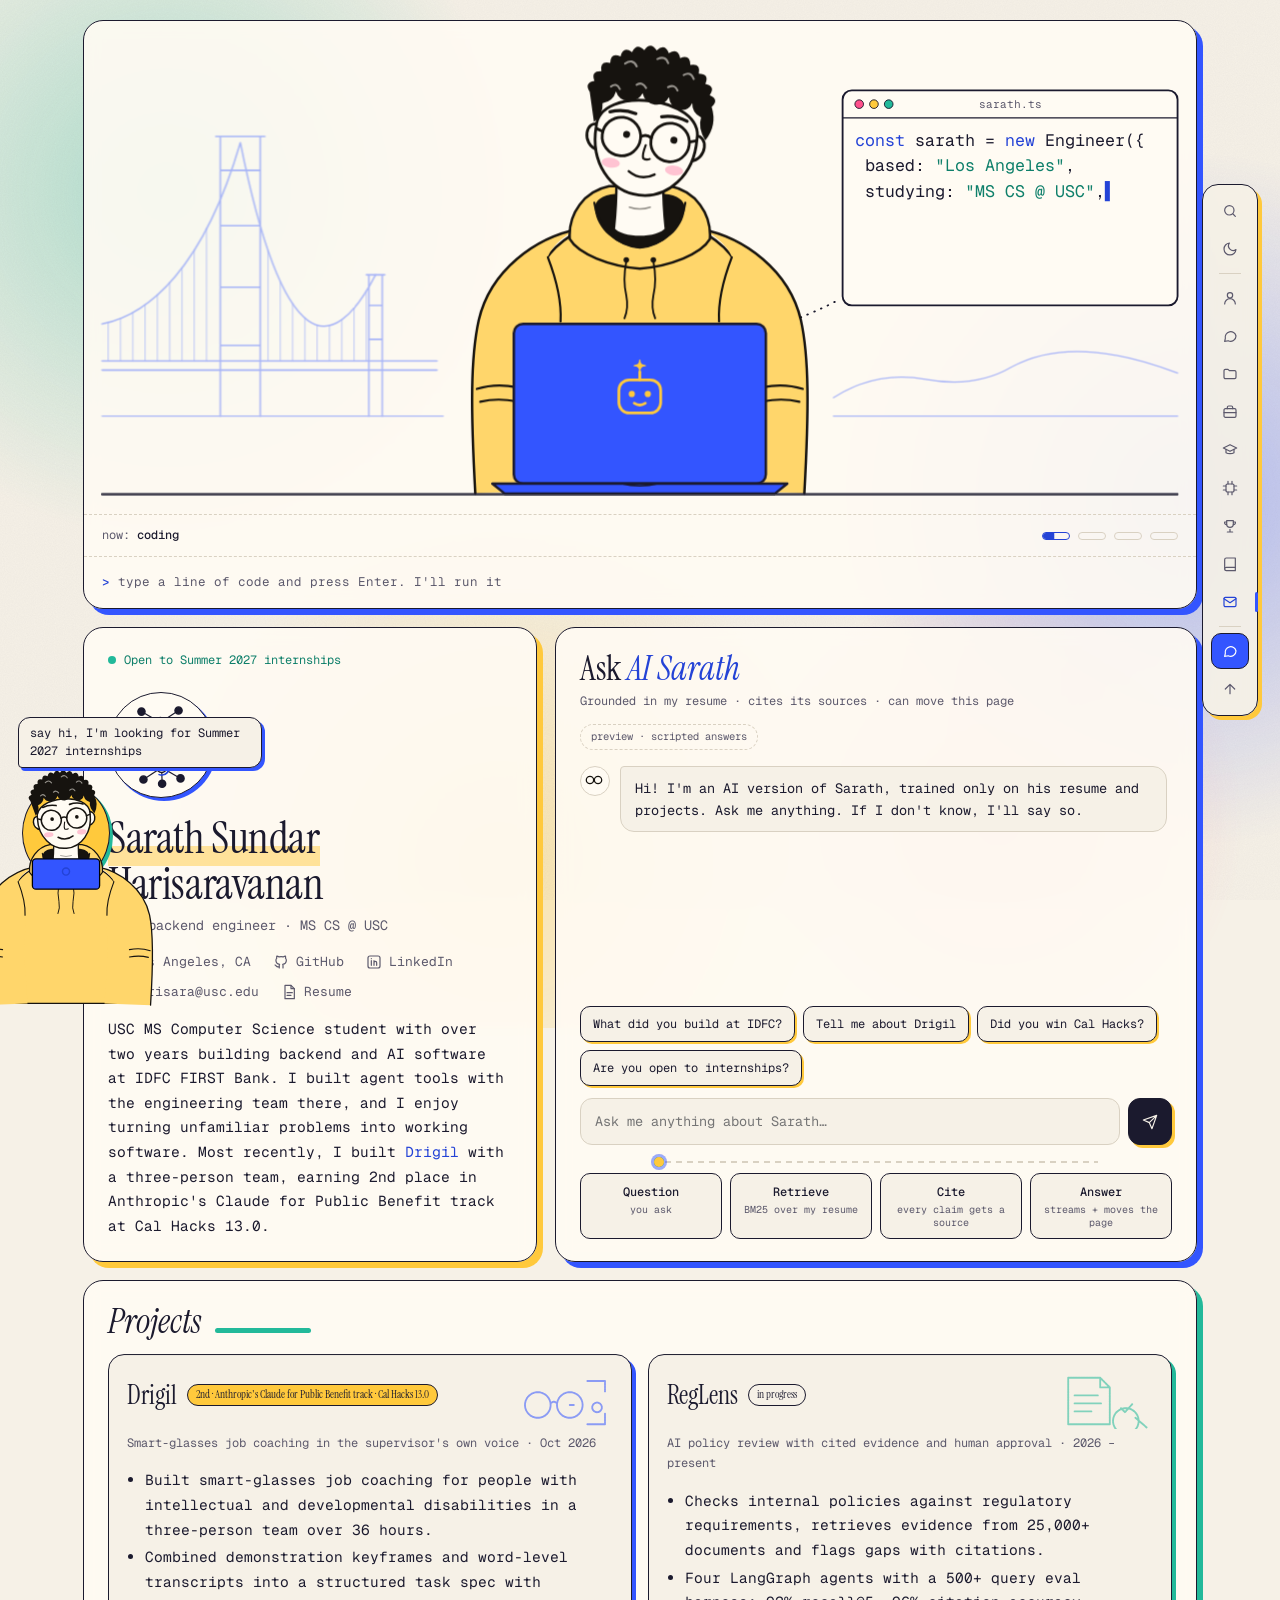
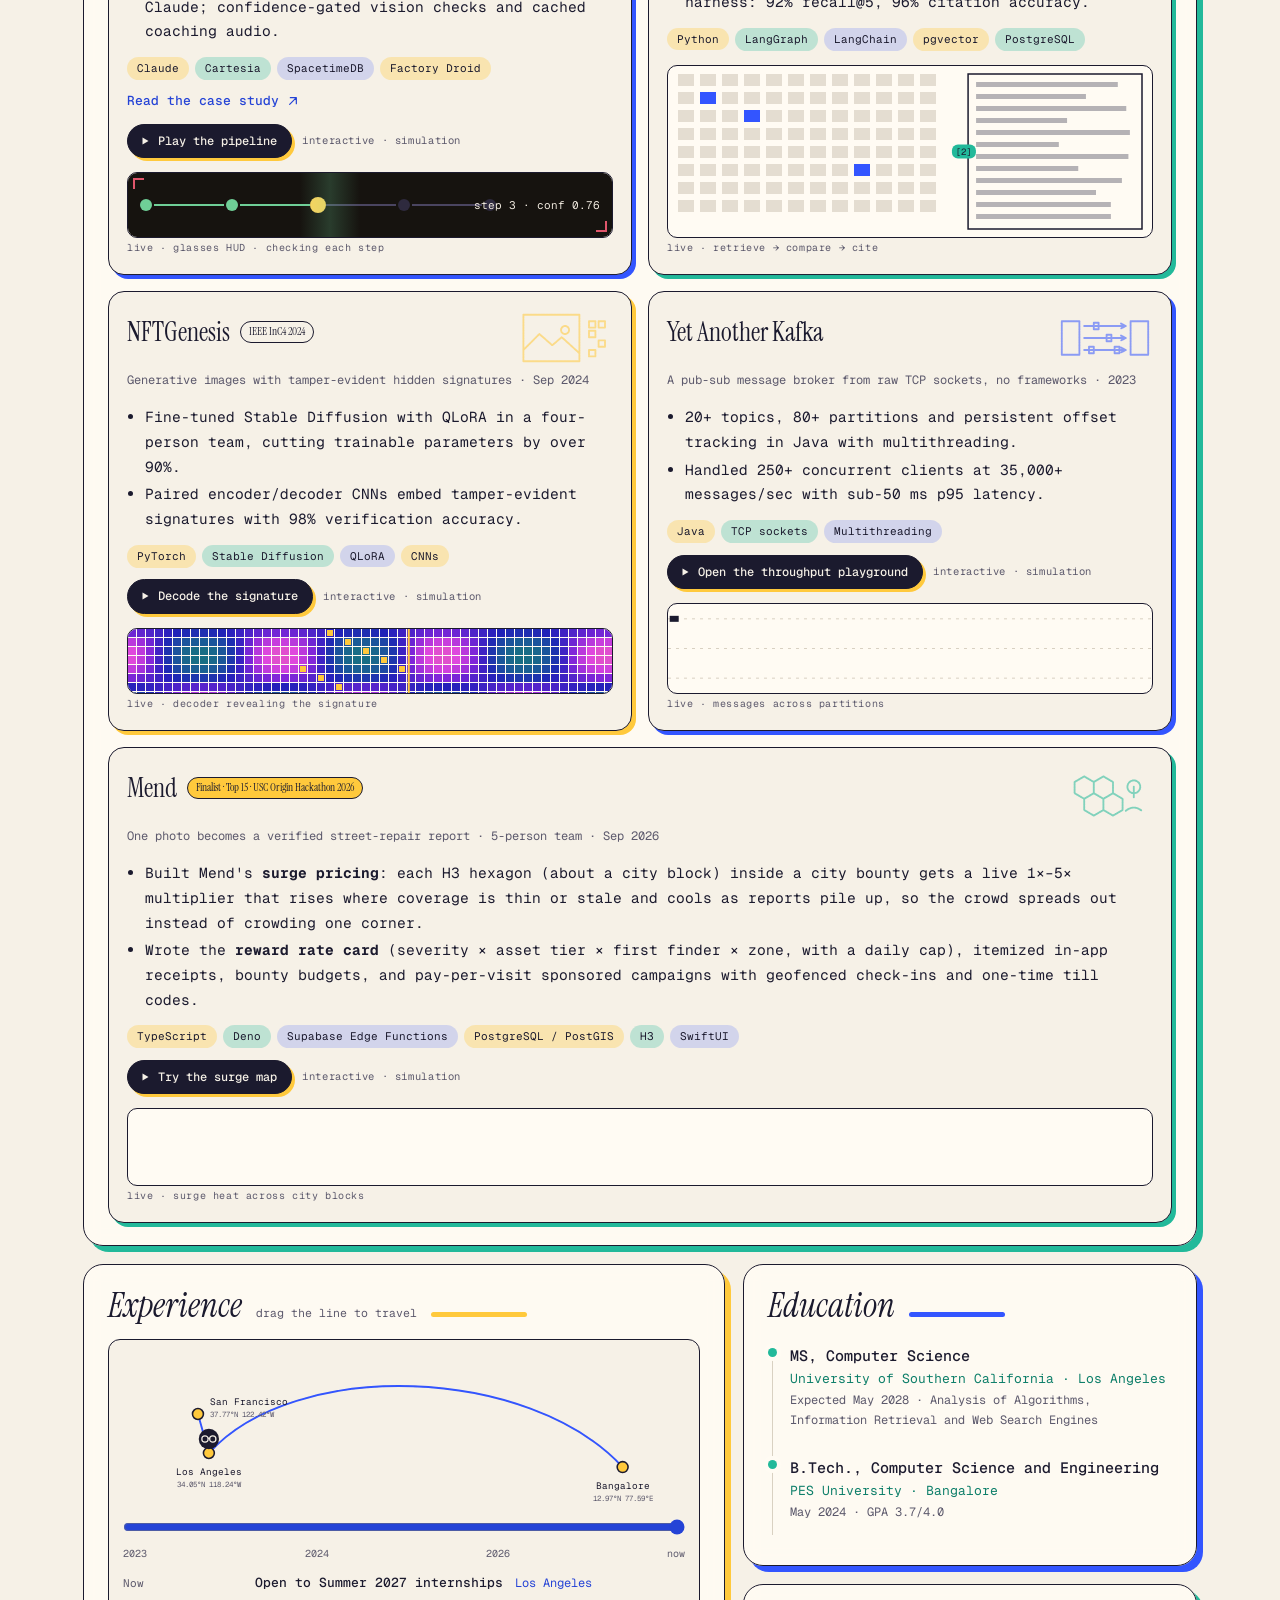
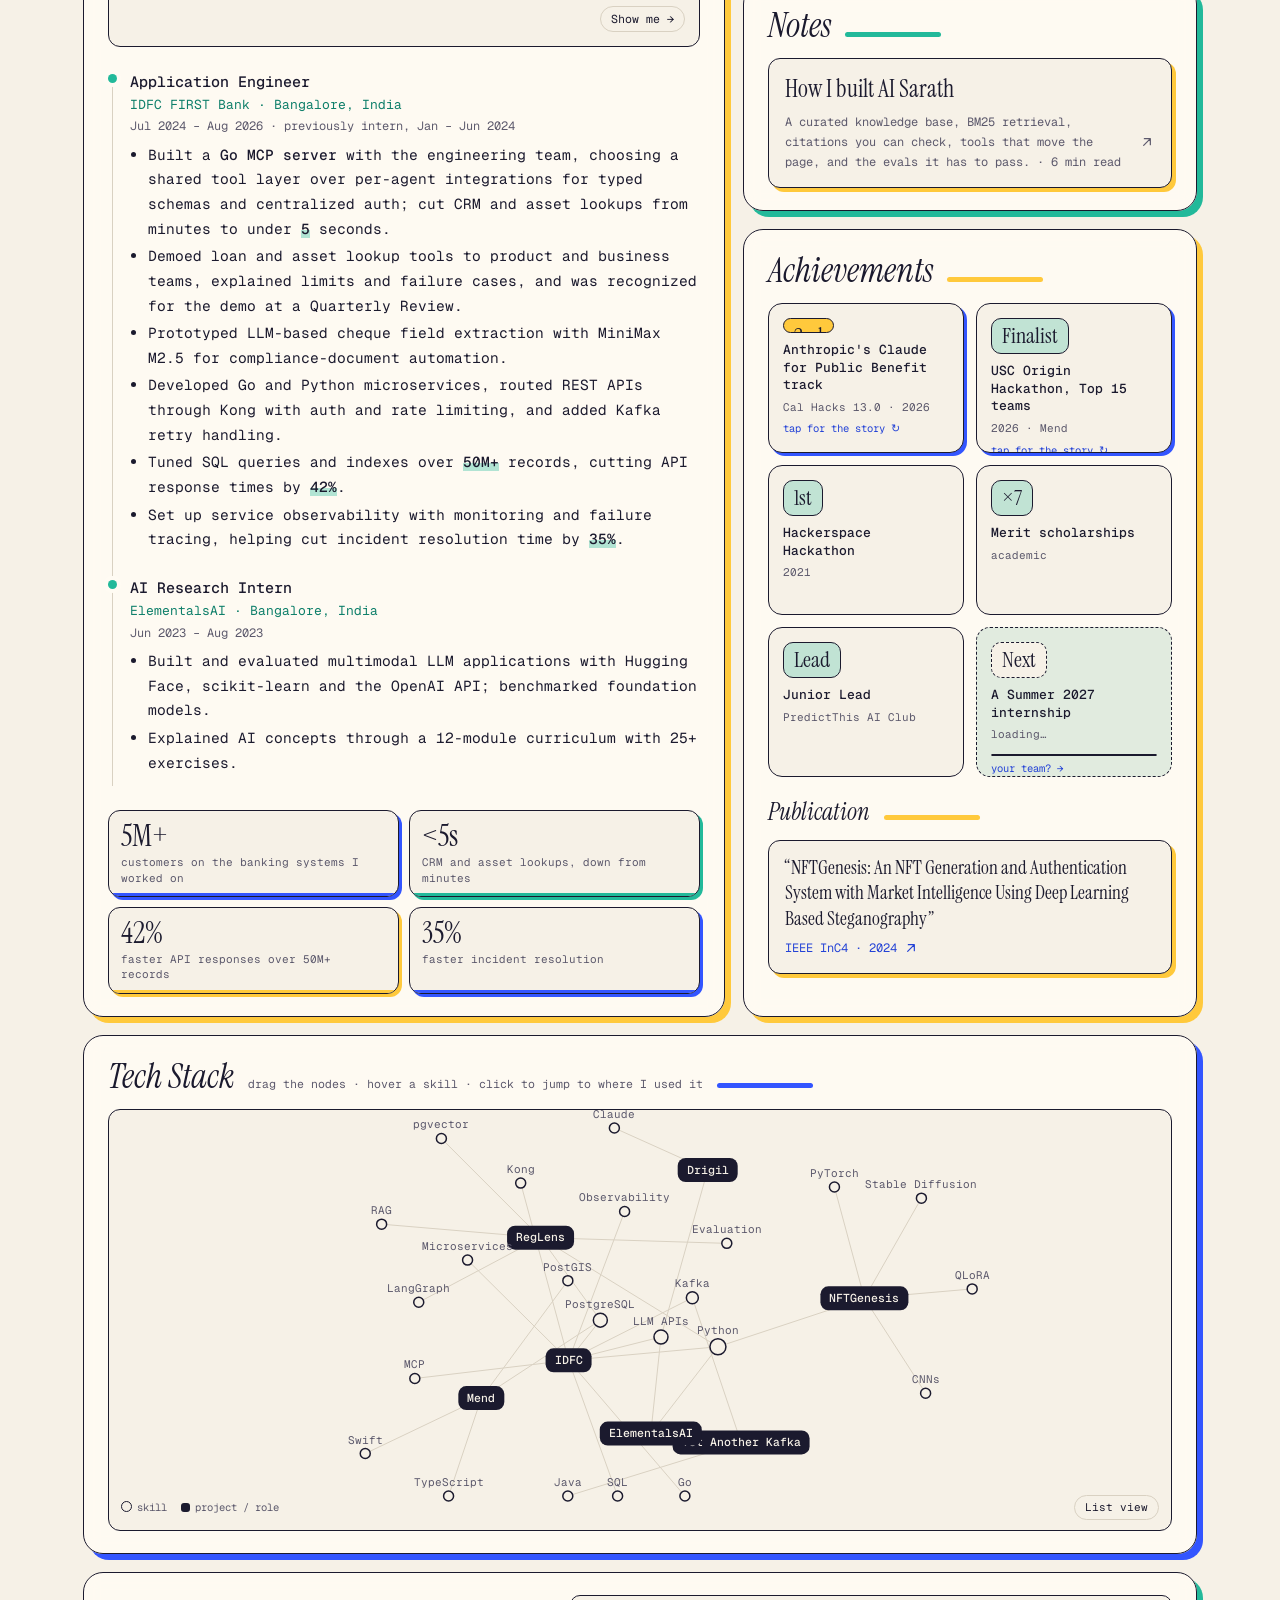
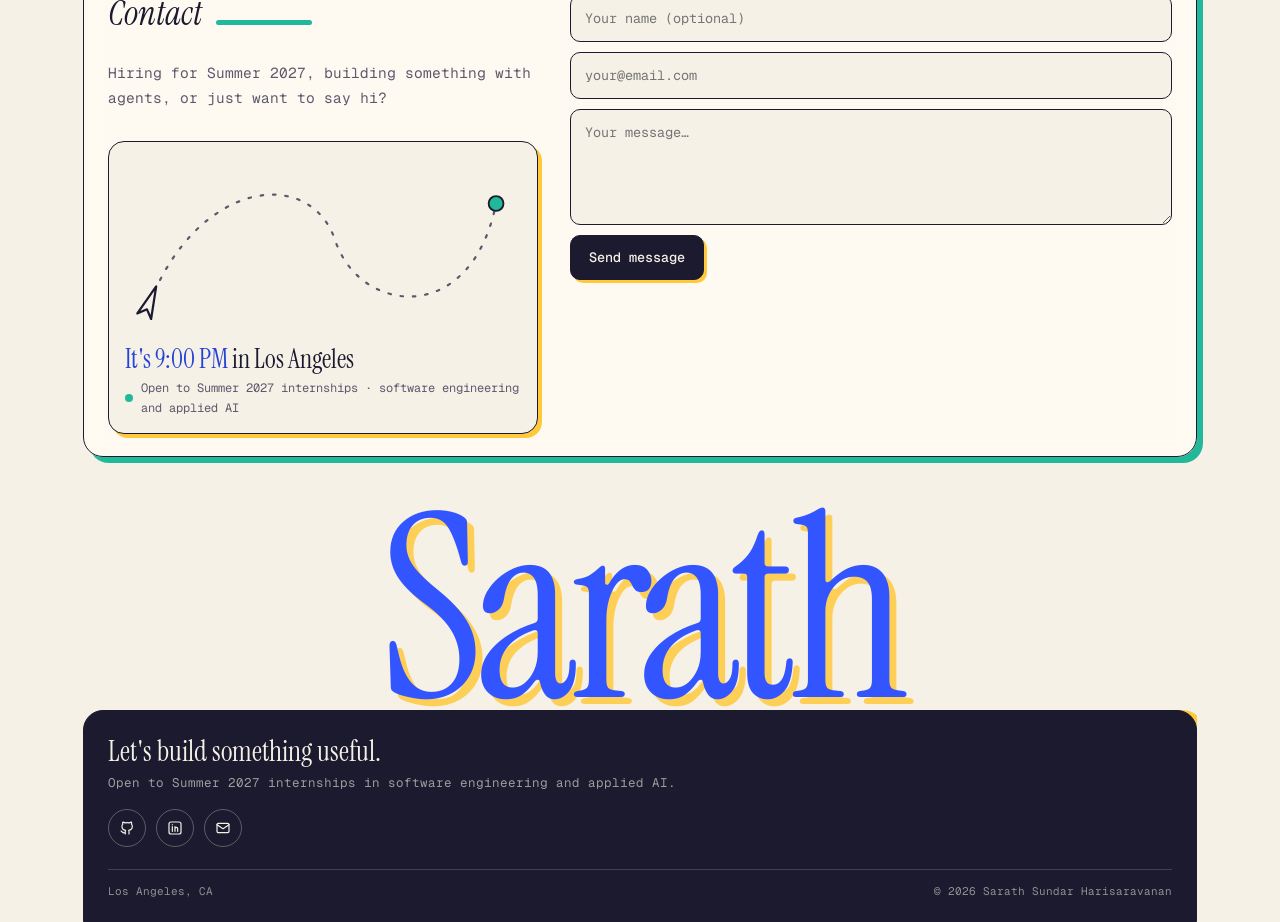
==== commit 0aad3ba7: "Ask AI Sarath: live Gemini chat behind /api/chat - api/chat.js: BM25 retrieval over a curated knowle" ====
--- a/index.html
+++ b/index.html
@@ -911,6 +911,9 @@
 .imp:nth-child(2)::after { animation-delay: .5s; } .imp:nth-child(3)::after { animation-delay: 1s; } .imp:nth-child(4)::after { animation-delay: 1.5s; }
 @keyframes impBar { 0% { transform: scaleX(0); } 50% { transform: scaleX(1); } 100% { transform: scaleX(1); opacity: 0; } }
 @media (max-width: 520px) { .impact { grid-template-columns: minmax(0, 1fr); } }
+
+.demo-tag.is-live { color: var(--mint-ink); border-color: var(--mint); border-style: solid; }
+.demo-tag.is-live::before { content: ""; display: inline-block; width: 7px; height: 7px; border-radius: 50%; background: var(--mint); margin-right: 6px; vertical-align: 0; animation: ping 2s ease-out infinite; }
 </style>
 </head>
 <body>
@@ -1142,7 +1145,7 @@
         <h2>Ask <em>AI Sarath</em></h2>
         <p class="sub">Grounded in my resume · cites its sources · can move this page</p>
       </div>
-      <span class="demo-tag">preview · scripted answers</span>
+      <span class="demo-tag" id="chatMode">preview · scripted answers</span>
     </div>
     <div class="chat" id="chat" aria-live="polite">
       <div class="msg ai"><span class="av" aria-hidden="true"></span><div class="bubble-t">Hi! I'm an AI version of Sarath, trained only on his resume and projects. Ask me anything. If I don't know, I'll say so.</div></div>
@@ -1786,7 +1789,27 @@
       tool: ['scroll_to_section', '"contact"', '#contactForm'],
     },
   ];
-  const FALLBACK = "This mockup only plays the suggested questions. On the live site, your question goes to Claude, grounded in my resume, and I'll answer with citations.";
+  const FALLBACK = "The live chat isn't available right now, so I can only answer the suggested questions here. For anything else, email harisara@usc.edu and the real Sarath will reply.";
+  // live mode: the Vercel function answers with Gemini, grounded in my resume
+  const history = [];
+  let live = false;
+  const modeTag = document.getElementById('chatMode');
+  fetch('/api/chat', { method: 'GET' }).then((r) => (r.ok ? r.json() : null)).then((j) => {
+    live = Boolean(j && j.live);
+    if (modeTag) modeTag.textContent = live ? 'live · grounded in my resume' : 'preview · scripted answers';
+    if (modeTag) modeTag.classList.toggle('is-live', live);
+  }).catch(() => {});
+  async function askLive(text) {
+    const ctrl = new AbortController(); const t = setTimeout(() => ctrl.abort(), 20000);
+    try {
+      const r = await fetch('/api/chat', { method: 'POST', headers: { 'Content-Type': 'application/json' }, signal: ctrl.signal,
+        body: JSON.stringify({ messages: [...history, { role: 'user', content: text }].slice(-12) }) });
+      const j = await r.json().catch(() => ({}));
+      if (r.status === 429) return { answer: j.message || "That's a lot of questions at once. Give it a minute.", citations: [], action: null };
+      if (!r.ok || !j.answer) return null;
+      return j;
+    } catch { return null; } finally { clearTimeout(t); }
+  }
   const chat = $('#chat'), suggest = $('#suggest');
   let busy = false;
   const heroCls = (add, ...c) => heroSvg && c.forEach((x) => heroSvg.classList.toggle(x, add));
@@ -1814,11 +1837,22 @@
     addMsg('me', text.replace(/</g, '&lt;'));
     const bubble = addMsg('ai', '<span class="typing-dots"><i></i><i></i><i></i></span>');
     swarm.burst(); heroCls(true, 'chat-think');
-    await wait(1200);
+    const t0 = performance.now();
+    let res = live ? await askLive(text) : null;
+    let item = SCRIPT[i];
+    if (res) {
+      // turn the live answer into the same shape the UI already renders
+      item = {
+        a: res.answer,
+        cites: (res.citations || []).map((c) => [c.label, c.target]).concat([...new Map((res.citations || []).filter((c) => c.href).map((c) => [c.href, [c.label.split(' · ')[0] + ' ↗', c.href]])).values()]),
+        tool: res.action ? ['scroll_to_section', `"${res.action.target.replace('#', '')}"`, res.action.target] : null,
+      };
+    }
+    await wait(Math.max(0, 900 - (performance.now() - t0)));
     heroCls(false, 'chat-think'); heroCls(true, 'chat-answer');
     setTimeout(() => heroCls(false, 'chat-answer'), 1800);
-    const item = SCRIPT[i];
     await stream(bubble, item ? item.a : FALLBACK);
+    history.push({ role: 'user', content: text }, { role: 'assistant', content: item ? item.a : FALLBACK });
     if (item) {
       const cites = document.createElement('div'); cites.className = 'cites';
       item.cites.forEach(([label, target], k) => {
@@ -1827,7 +1861,8 @@
         if (ext) { b.href = target; b.target = '_blank'; b.rel = 'noreferrer'; } else b.onclick = () => goTo(target);
         cites.appendChild(b);
       });
-      bubble.appendChild(cites);
+      if (item.cites.length) bubble.appendChild(cites);
+      if (!item.tool) { busy = false; $$('button', suggest).forEach((b) => (b.disabled = false)); return; }
       await wait(700);
       const ev = document.createElement('div'); ev.className = 'toolev';
       ev.innerHTML = `↳ <code>${item.tool[0]}(${item.tool[1]})</code> moving the page…`;
@@ -2768,4 +2803,4 @@
 })();
 </script>
 </body>
-</html>+</html>
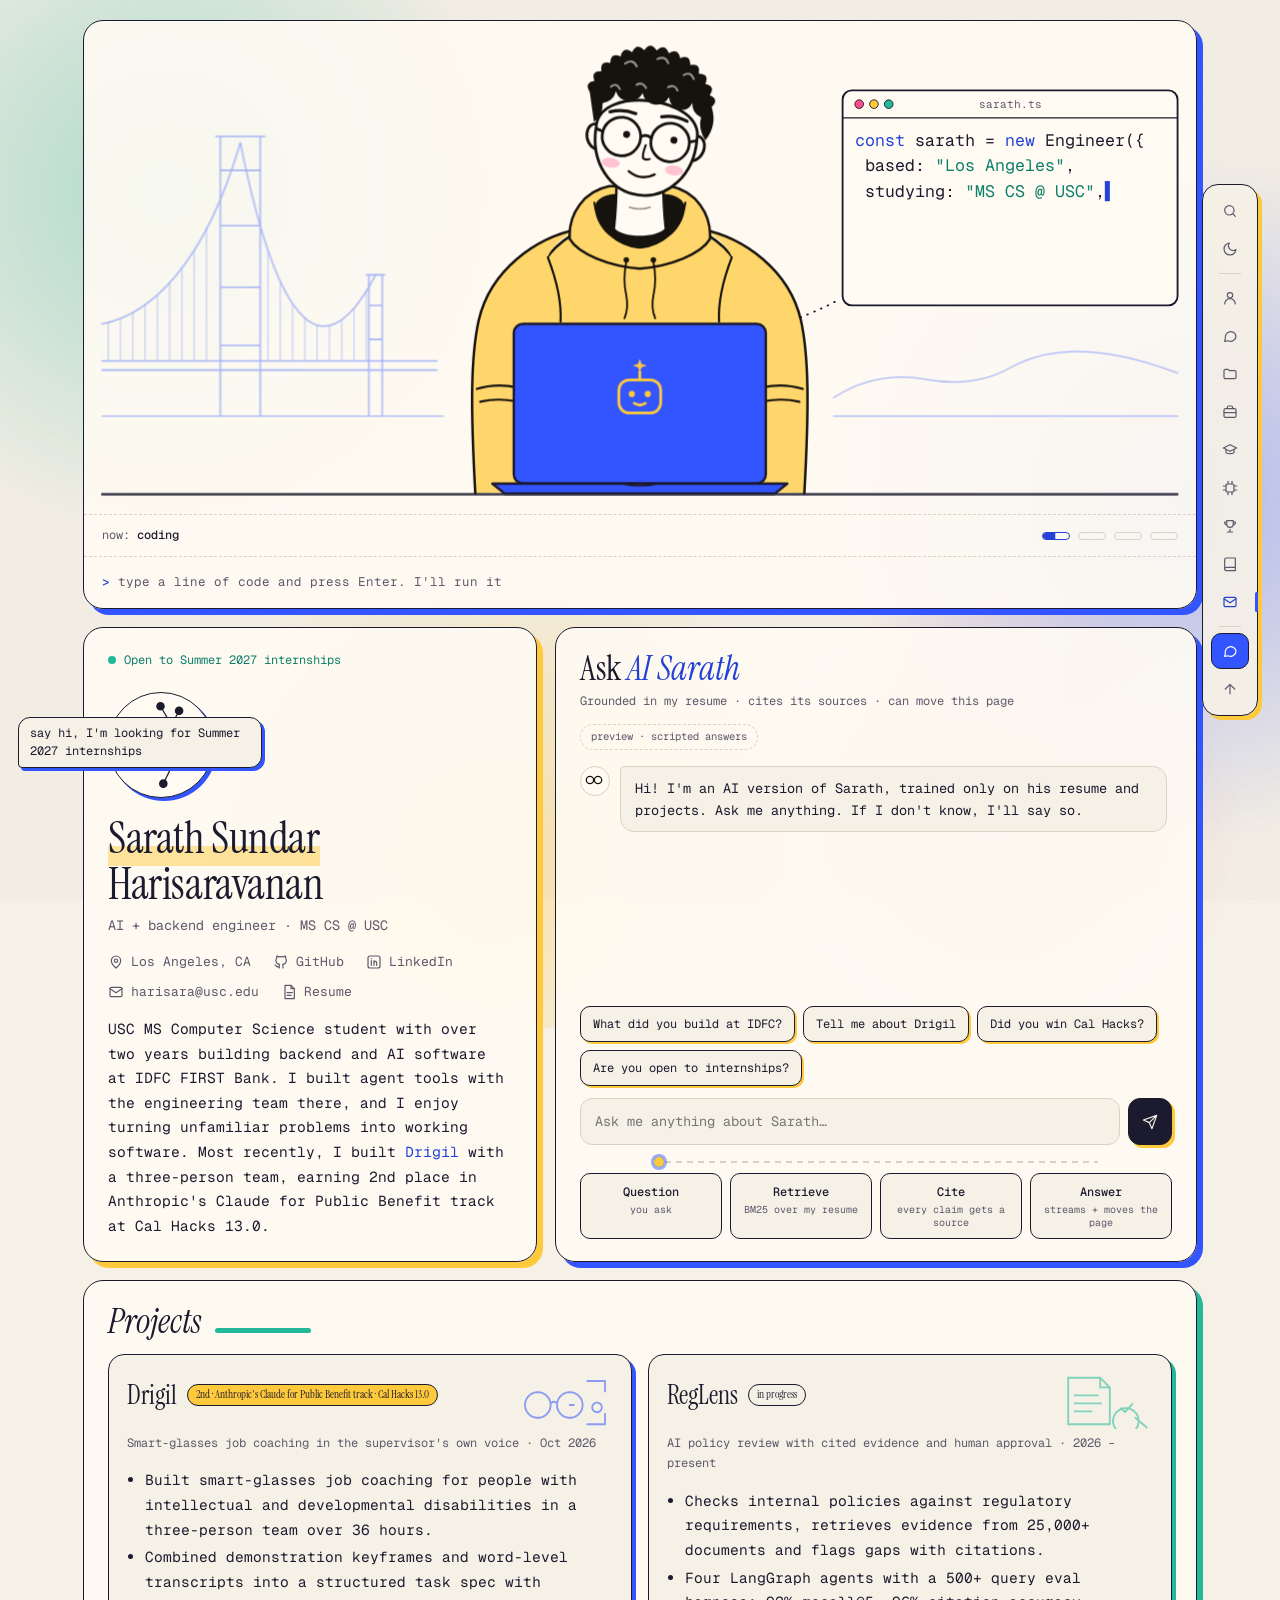
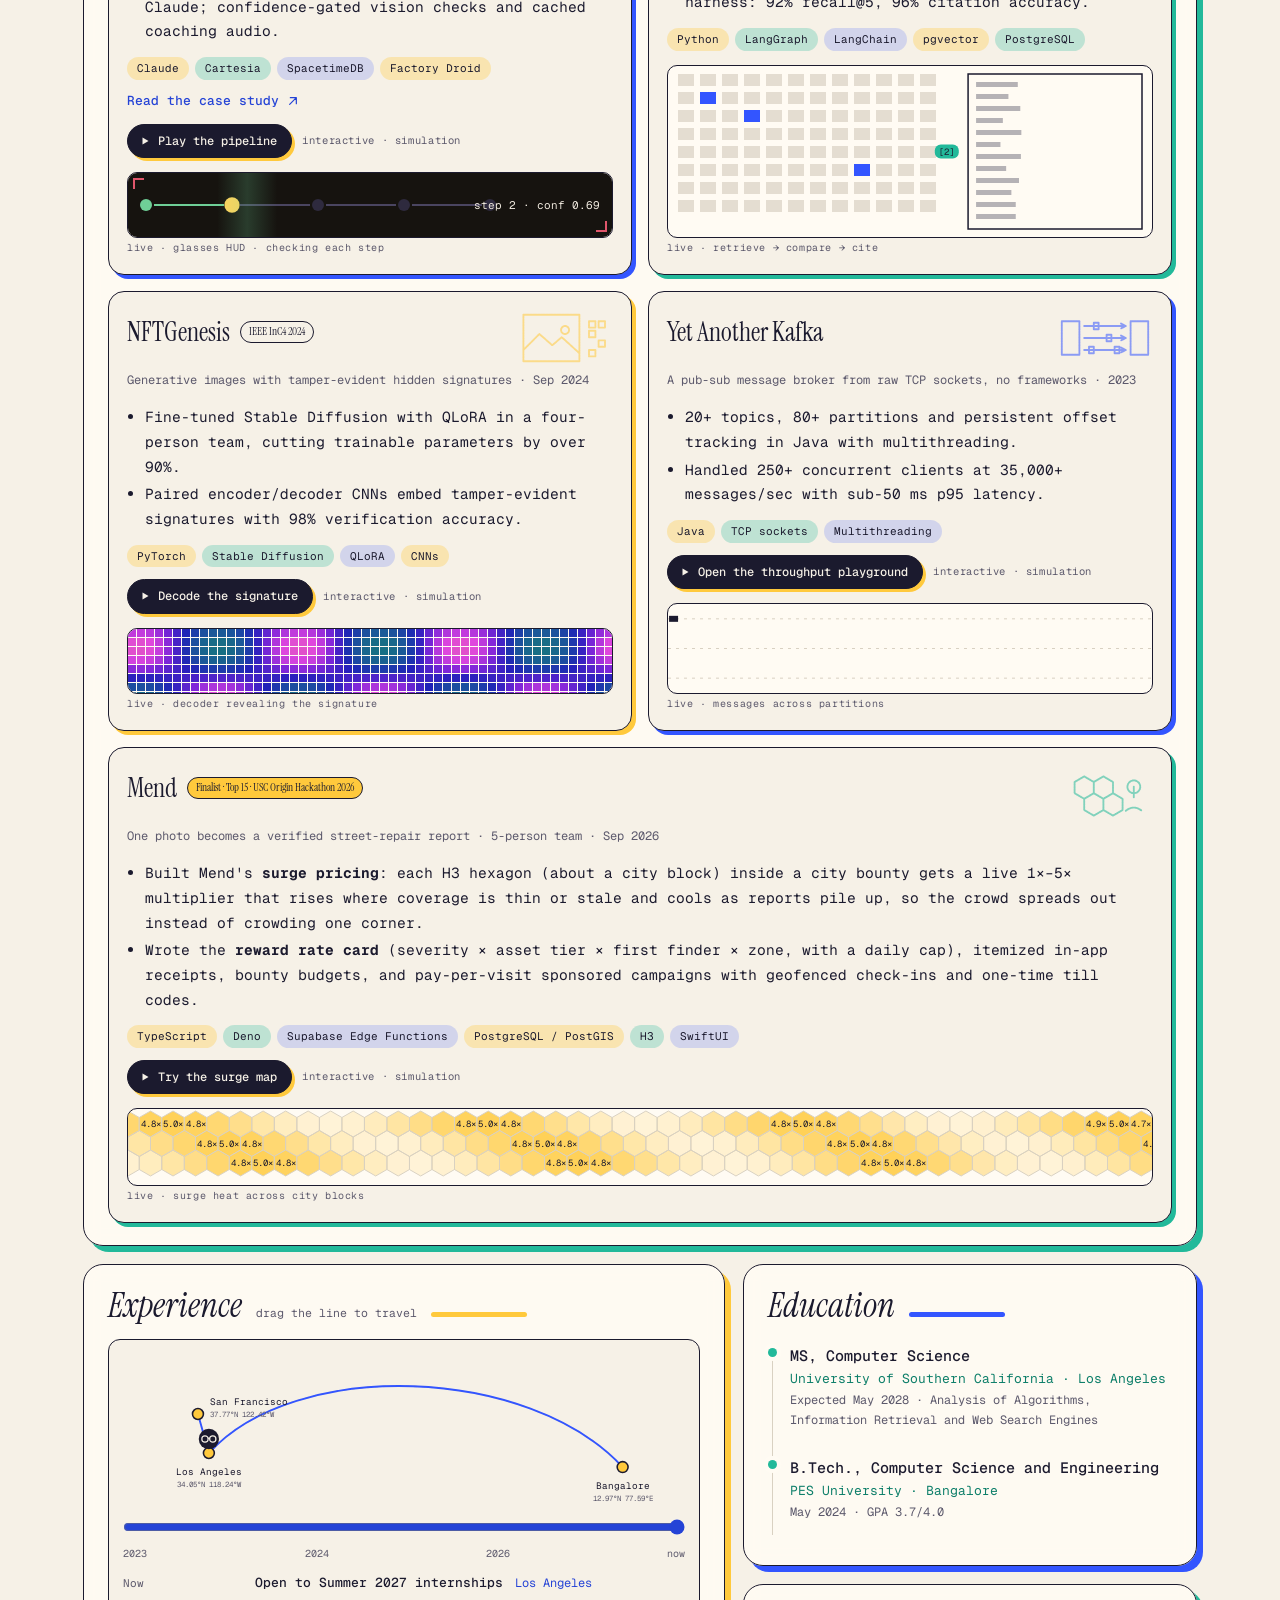
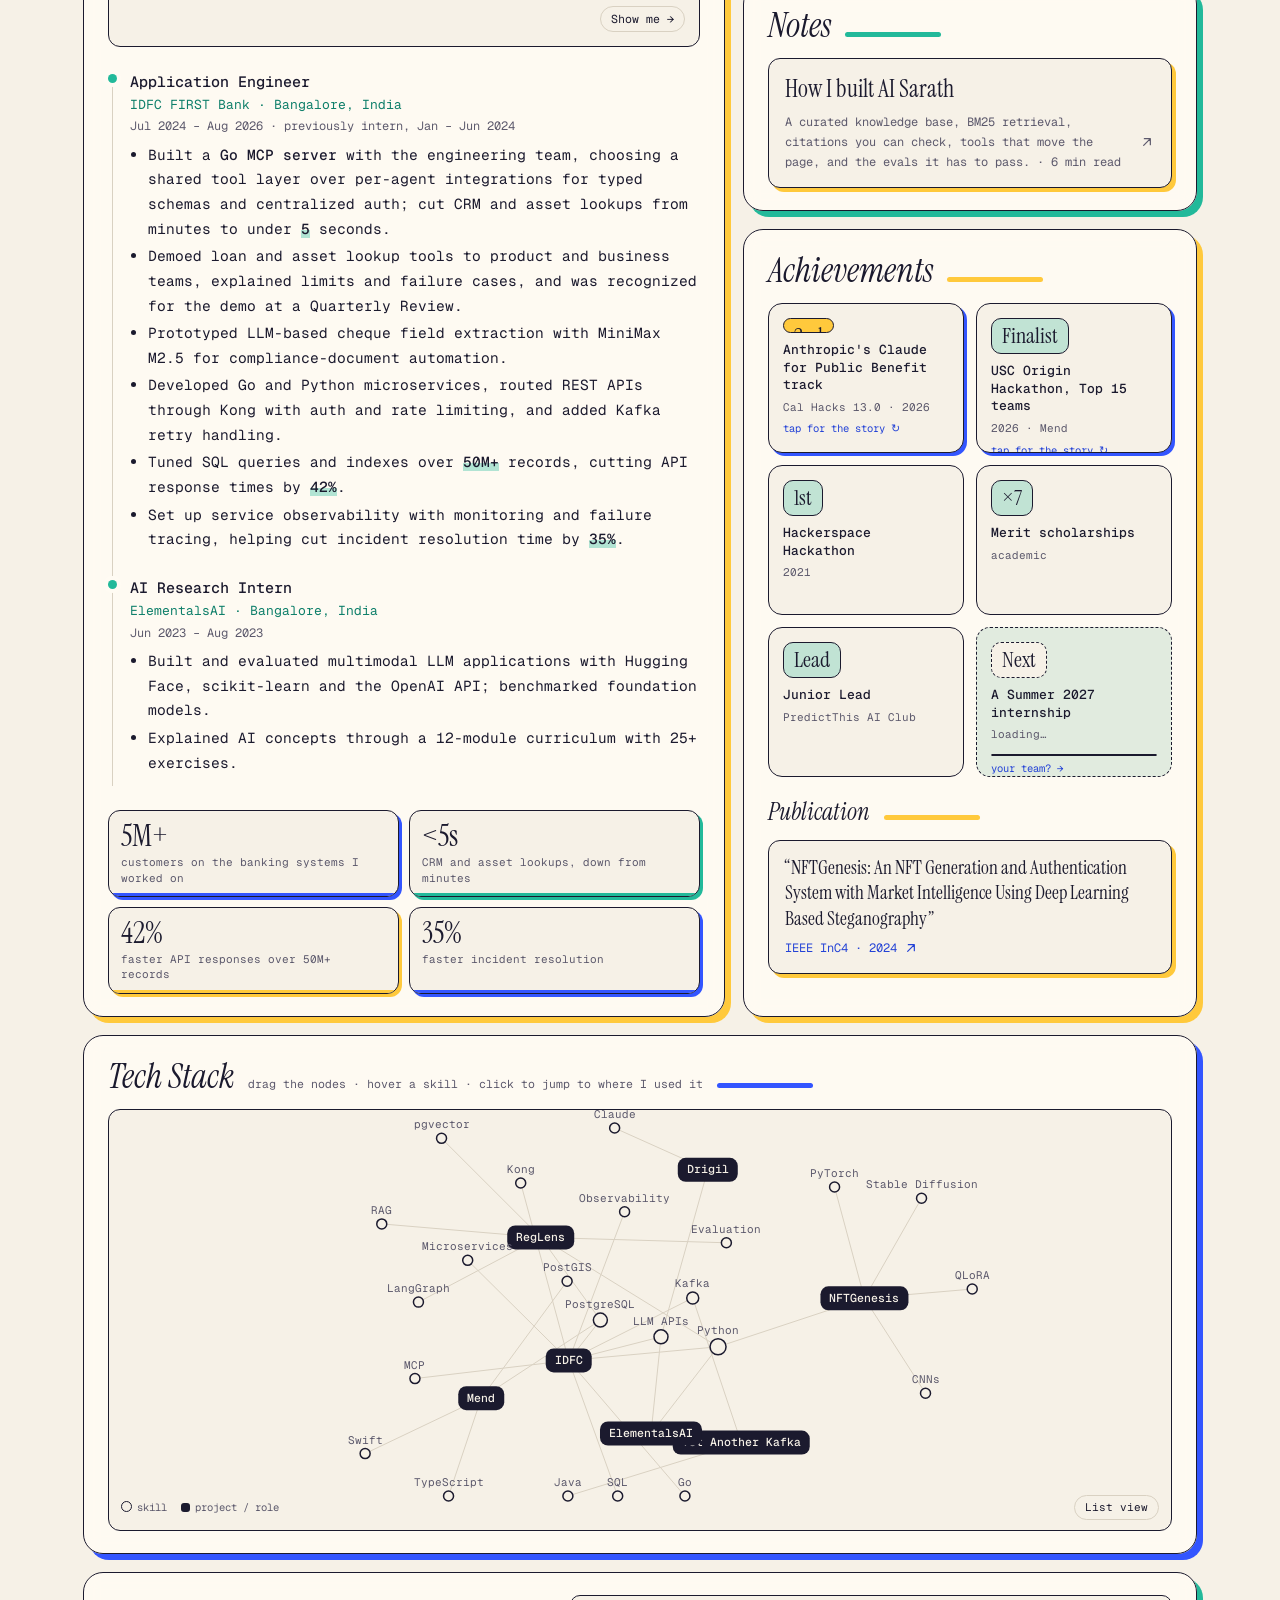
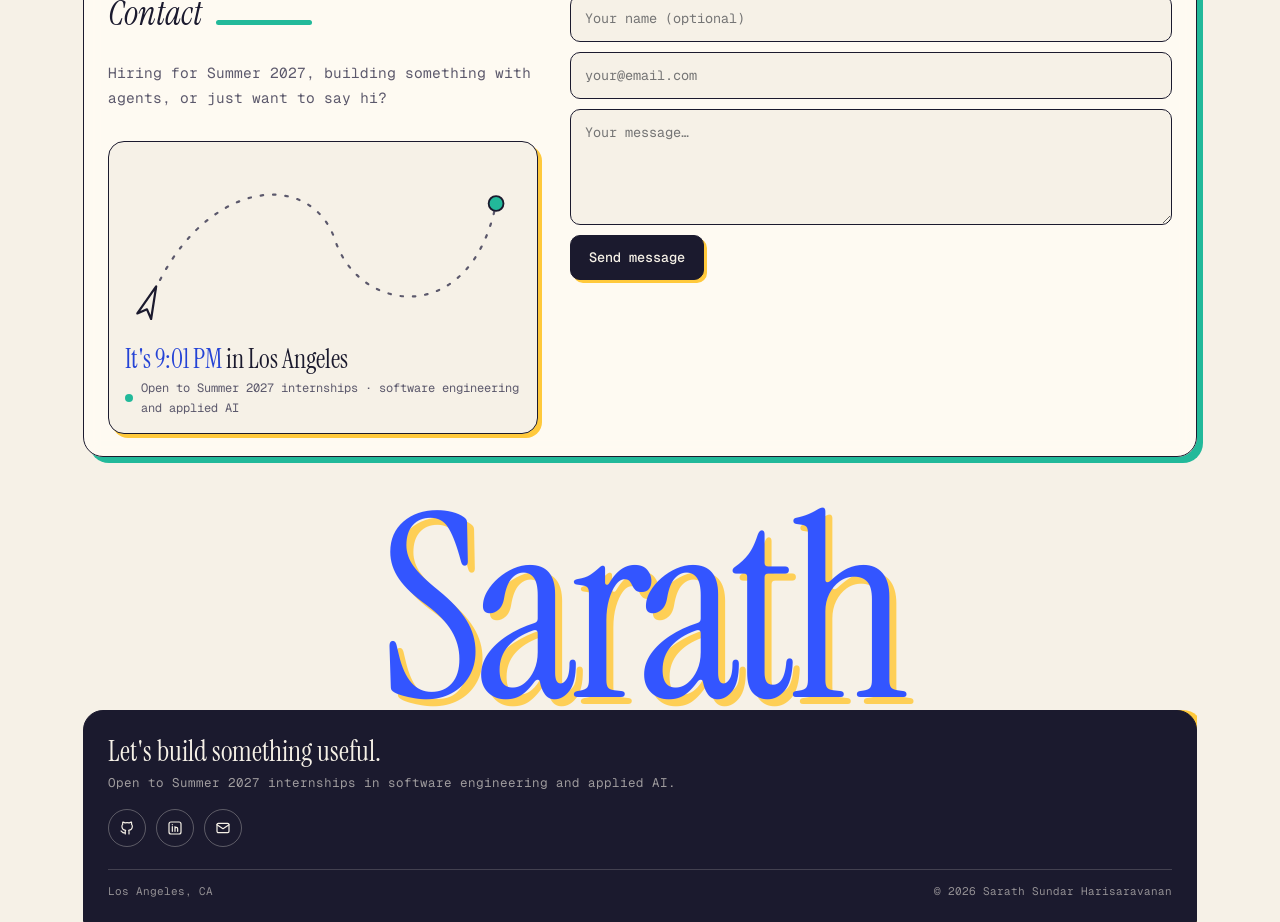
==== commit 4b3de091: "Crawler-friendly metadata and a calmer mobile layout - robots.txt (search and AI crawlers welcome; /" ====
--- a/index.html
+++ b/index.html
@@ -7,7 +7,18 @@
 <meta name="description" content="Sarath Sundar Harisaravanan: USC MS CS student building backend systems and AI agents. Two years at IDFC FIRST Bank; 2nd place in Anthropic's Claude for Public Benefit track at Cal Hacks 13.0." />
 <meta property="og:title" content="Sarath Sundar Harisaravanan" />
 <meta property="og:description" content="Backend systems and AI agents. Ask AI Sarath, try the live project demos, and see the work." />
-<meta property="og:type" content="website" />
+<meta property="og:type" content="profile" />
+<meta property="og:url" content="https://saraths-portfolio.vercel.app/" />
+<meta property="og:image" content="https://saraths-portfolio.vercel.app/og.png" />
+<meta property="og:image:width" content="1200" />
+<meta property="og:image:height" content="630" />
+<meta property="og:image:alt" content="Illustration of Sarath coding at a laptop, with the Golden Gate Bridge behind him" />
+<meta name="twitter:card" content="summary_large_image" />
+<meta name="robots" content="index, follow, max-image-preview:large" />
+<link rel="canonical" href="https://saraths-portfolio.vercel.app/" />
+<link rel="alternate" type="text/plain" href="https://saraths-portfolio.vercel.app/llms.txt" title="llms.txt" />
+<link rel="sitemap" type="application/xml" href="https://saraths-portfolio.vercel.app/sitemap.xml" />
+<script type="application/ld+json">{"@context":"https://schema.org","@graph":[{"@type":"ProfilePage","@id":"https://saraths-portfolio.vercel.app/#page","url":"https://saraths-portfolio.vercel.app/","name":"Sarath Sundar Harisaravanan","mainEntity":{"@id":"https://saraths-portfolio.vercel.app/#person"},"dateModified":"2026-11-05"},{"@type":"Person","@id":"https://saraths-portfolio.vercel.app/#person","name":"Sarath Sundar Harisaravanan","url":"https://saraths-portfolio.vercel.app/","image":"https://saraths-portfolio.vercel.app/og.png","email":"mailto:harisara@usc.edu","jobTitle":"Software engineer, backend systems and applied AI","description":"USC MS Computer Science student building backend systems and AI agents; two years as an Application Engineer at IDFC FIRST Bank.","address":{"@type":"PostalAddress","addressLocality":"Los Angeles","addressRegion":"CA","addressCountry":"US"},"affiliation":{"@type":"CollegeOrUniversity","name":"University of Southern California"},"alumniOf":[{"@type":"CollegeOrUniversity","name":"PES University"},{"@type":"Organization","name":"IDFC FIRST Bank"},{"@type":"Organization","name":"ElementalsAI"}],"hasCredential":[{"@type":"EducationalOccupationalCredential","credentialCategory":"degree","name":"MS Computer Science (expected May 2028)","recognizedBy":{"@type":"CollegeOrUniversity","name":"University of Southern California"}},{"@type":"EducationalOccupationalCredential","credentialCategory":"degree","name":"B.Tech. Computer Science and Engineering (May 2024)","recognizedBy":{"@type":"CollegeOrUniversity","name":"PES University"}}],"knowsAbout":["Backend engineering","Go","Python","SQL","Java","TypeScript","Microservices","Kafka","PostgreSQL","Model Context Protocol (MCP)","AI agents","LangGraph","Retrieval-augmented generation","LLM evaluation","PyTorch"],"award":["2nd place, Anthropic's Claude for Public Benefit track, Cal Hacks 13.0 (2026)","Finalist, Top 15 teams, USC Origin Hackathon (2026)","1st place, Hackerspace Hackathon (2021)"],"sameAs":["https://github.com/sarathsundarh","https://linkedin.com/in/sarathsundarh"]},{"@type":"CreativeWork","name":"Drigil","url":"https://devpost.com/software/drigil","creator":{"@id":"https://saraths-portfolio.vercel.app/#person"},"dateCreated":"2026-10","description":"Smart-glasses job coaching in the supervisor's own voice; 2nd place in Anthropic's Claude for Public Benefit track at Cal Hacks 13.0 (three-person team)."},{"@type":"ScholarlyArticle","name":"NFTGenesis: An NFT Generation and Authentication System with Market Intelligence Using Deep Learning Based Steganography","url":"https://ieeexplore.ieee.org/document/10649392","datePublished":"2024","author":{"@id":"https://saraths-portfolio.vercel.app/#person"},"publisher":{"@type":"Organization","name":"IEEE InC4"}},{"@type":"SoftwareSourceCode","name":"Yet Another Kafka","codeRepository":"https://github.com/sarathsundarh/BD_yetanother_kafka","programmingLanguage":"Java","author":{"@id":"https://saraths-portfolio.vercel.app/#person"}},{"@type":"CreativeWork","name":"Mend","url":"https://devpost.com/software/mend-do4rht","dateCreated":"2026-09","description":"One photo becomes a verified street-repair report; finalist, Top 15 teams, USC Origin Hackathon. Sarath built the surge pricing and rewards engine (five-person team)."}]}</script>
 <meta name="theme-color" content="#F6F1E7" />
 <link rel="icon" href="data:image/svg+xml,%3Csvg xmlns=%22http://www.w3.org/2000/svg%22 viewBox=%220 0 64 64%22%3E%3Crect width=%2264%22 height=%2264%22 rx=%2214%22 fill=%22%23FFC93C%22/%3E%3Cg fill=%22none%22 stroke=%22%231B1A2E%22 stroke-width=%225%22%3E%3Ccircle cx=%2221%22 cy=%2232%22 r=%2210%22/%3E%3Ccircle cx=%2243%22 cy=%2232%22 r=%2210%22/%3E%3Cpath d=%22M31 31q1-3 2 0%22/%3E%3C/g%3E%3C/svg%3E" />
 <link rel="preconnect" href="https://fonts.googleapis.com" />
@@ -914,6 +925,76 @@
 
 .demo-tag.is-live { color: var(--mint-ink); border-color: var(--mint); border-style: solid; }
 .demo-tag.is-live::before { content: ""; display: inline-block; width: 7px; height: 7px; border-radius: 50%; background: var(--mint); margin-right: 6px; vertical-align: 0; animation: ping 2s ease-out infinite; }
+
+/* ===== phones: calmer, shorter, nothing floating over the content ===== */
+.more-btn { display: none; }
+@media (max-width: 640px) {
+  /* one floating control only */
+  .companion, .c-bubble, .up-fab { display: none !important; }
+  .chat-fab { width: 44px; height: 44px; right: 14px; bottom: calc(14px + env(safe-area-inset-bottom, 0px)); box-shadow: 2px 2px 0 var(--ink); }
+
+  /* tiles: lighter print, tighter rhythm */
+  .bento { gap: 12px; }
+  .tile { padding: 16px 14px; border-radius: 14px; box-shadow: 3px 3px 0 var(--tile-ink); backdrop-filter: none; -webkit-backdrop-filter: none; background: var(--panel); }
+  h2.sec { font-size: 27px; margin-bottom: 10px; }
+  h2.sec .hint { display: none; }
+  body { font-size: 14px; line-height: 1.6; }
+
+  /* hero: just the scene and the scene dots */
+  .t-hero .runline { display: none; }
+  .t-hero .bar { padding: 8px 12px; }
+
+  /* about */
+  .t-about .avatar { width: 64px; height: 64px; }
+  .meta { gap: 6px 14px; font-size: 12px; }
+
+  /* ask: suggestions in one swipeable row, no pipeline strip */
+  .t-ask .flow { display: none; }
+  .suggest { flex-wrap: nowrap; overflow-x: auto; scrollbar-width: none; margin-inline: -14px; padding: 2px 14px 6px; scroll-snap-type: x proximity; }
+  .suggest::-webkit-scrollbar { display: none; }
+  .suggest button { flex: none; scroll-snap-align: start; }
+  .t-ask .chat { min-height: 0; max-height: 300px; }
+
+  /* projects: headline cards; full details open on tap */
+  .proj { padding: 14px; box-shadow: 3px 3px 0 var(--c, var(--blue)); }
+  .proj:hover, .proj:focus-visible { box-shadow: 3px 3px 0 var(--c, var(--blue)); }
+  .proj > ul, .proj .peek, .proj .sim, .proj .doodle { display: none !important; }
+  .proj h3 { font-size: 23px; }
+  .proj .tags { flex-wrap: nowrap; overflow: hidden; mask-image: linear-gradient(90deg, #000 80%, transparent); }
+  .proj .tagline { margin-bottom: 2px; }
+  .proj .demo-row { margin-top: 10px; }
+  .proj .demo-row::after { content: 'Tap card for details'; font-size: 10.5px; color: var(--muted); margin-left: auto; }
+  .proj:has(.demo:not([hidden])) .demo-row::after { content: none; }
+  .gold { white-space: normal; line-height: 1.35; }
+
+  /* experience: first three highlights, the rest on request */
+  .tl-item ul.clip li:nth-child(n+4) { display: none; }
+  .more-btn { display: inline-block; margin: 6px 0 0 18px; font: inherit; font-size: 12px; color: var(--accent); background: none; border: 0; padding: 0; text-decoration: underline; text-underline-offset: 3px; cursor: pointer; }
+  .journey .j-coord { display: none; }
+  .impact { grid-template-columns: repeat(2, minmax(0, 1fr)); gap: 8px; }
+  .imp { padding: 8px 10px; box-shadow: 2px 2px 0 var(--c); }
+  .imp b { font-size: 24px; }
+  .imp > span { font-size: 10.5px; }
+
+  /* skills: the plain list reads better than a graph at this size */
+  .constellation { display: none; }
+  #stackList[hidden] { display: grid !important; }
+  #stackList { margin-top: 0; }
+
+  /* achievements + publication */
+  .award { height: 128px; }
+  .award .face { padding: 12px; }
+  .pub span { font-size: 17px; }
+
+  /* contact: clock without the doodle */
+  .la-card .loop { display: none; }
+  .la-card { box-shadow: 3px 3px 0 var(--yellow); }
+
+  .wordmark { font-size: 32vw; text-shadow: 4px 4px 0 color-mix(in srgb, var(--yellow) 85%, transparent); }
+  .foot { box-shadow: none; }
+}
+.medal.gold { font-size: 22px; padding: 6px 10px; border-radius: 10px; line-height: 1; }
+@media (max-width: 640px) { .proj .tags span { flex: none; white-space: nowrap; } }
 </style>
 </head>
 <body>
@@ -948,6 +1029,7 @@
 <div class="grain" aria-hidden="true"></div>
 <div class="wrap" id="top">
   <!-- ============ HERO ============ -->
+  <main id="main">
   <div class="bento">
   <div class="tile t-hero">
   <div class="banner" id="banner"></div>
@@ -1422,6 +1504,7 @@
   </section>
 
   </div><!-- /bento -->
+  </main>
 
   <!-- ============ FOOTER ============ -->
   <footer>
@@ -2801,6 +2884,24 @@
     tick(); setInterval(tick, 20000);
   }
 })();
+
+;(() => {
+  // long highlight lists collapse to three on phones (the button is hidden on wider screens by CSS)
+  document.querySelectorAll('.tl-item ul').forEach((ul) => {
+    const n = ul.children.length; if (n <= 3) return;
+    ul.classList.add('clip');
+    const btn = document.createElement('button');
+    btn.type = 'button'; btn.className = 'more-btn';
+    btn.textContent = `Show all ${n} highlights`;
+    btn.setAttribute('aria-expanded', 'false');
+    btn.addEventListener('click', () => {
+      const open = ul.classList.toggle('clip') === false;
+      btn.textContent = open ? 'Show fewer' : `Show all ${n} highlights`;
+      btn.setAttribute('aria-expanded', String(open));
+    });
+    ul.after(btn);
+  });
+})();
 </script>
 </body>
 </html>
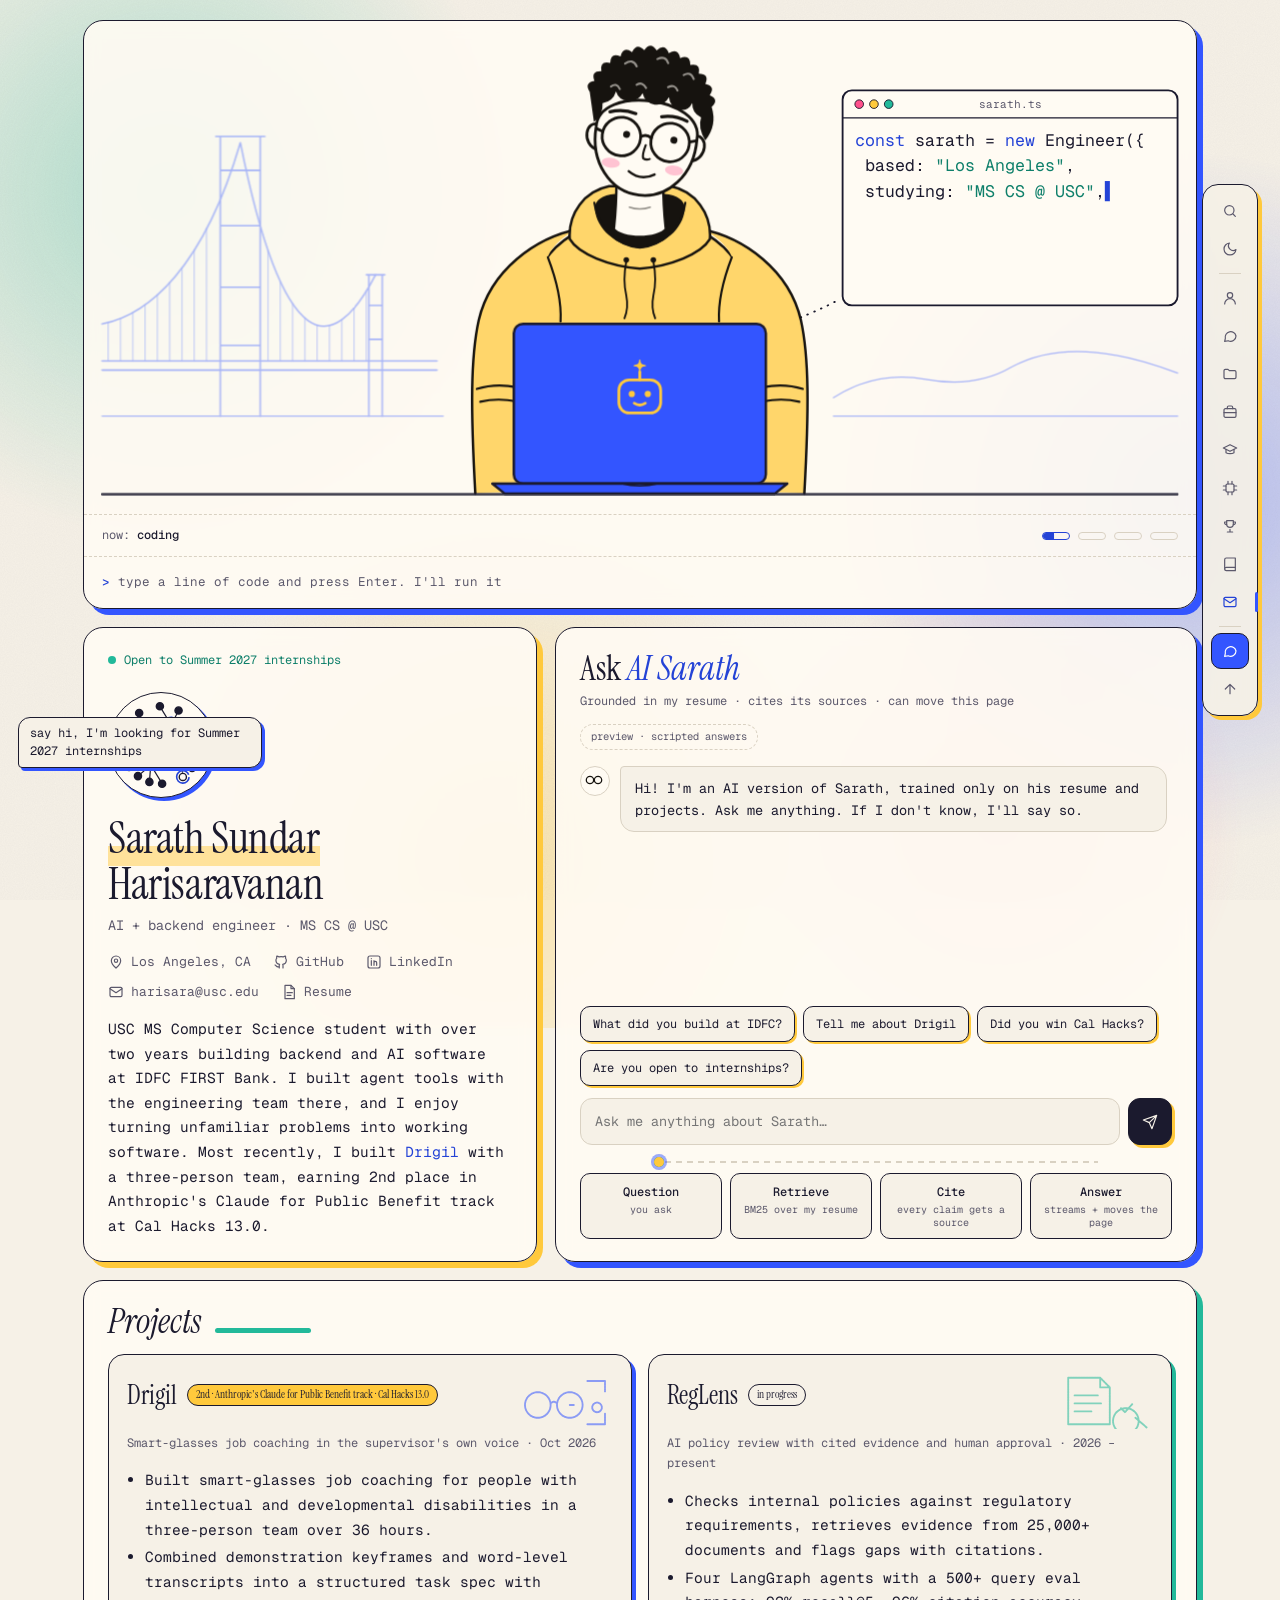
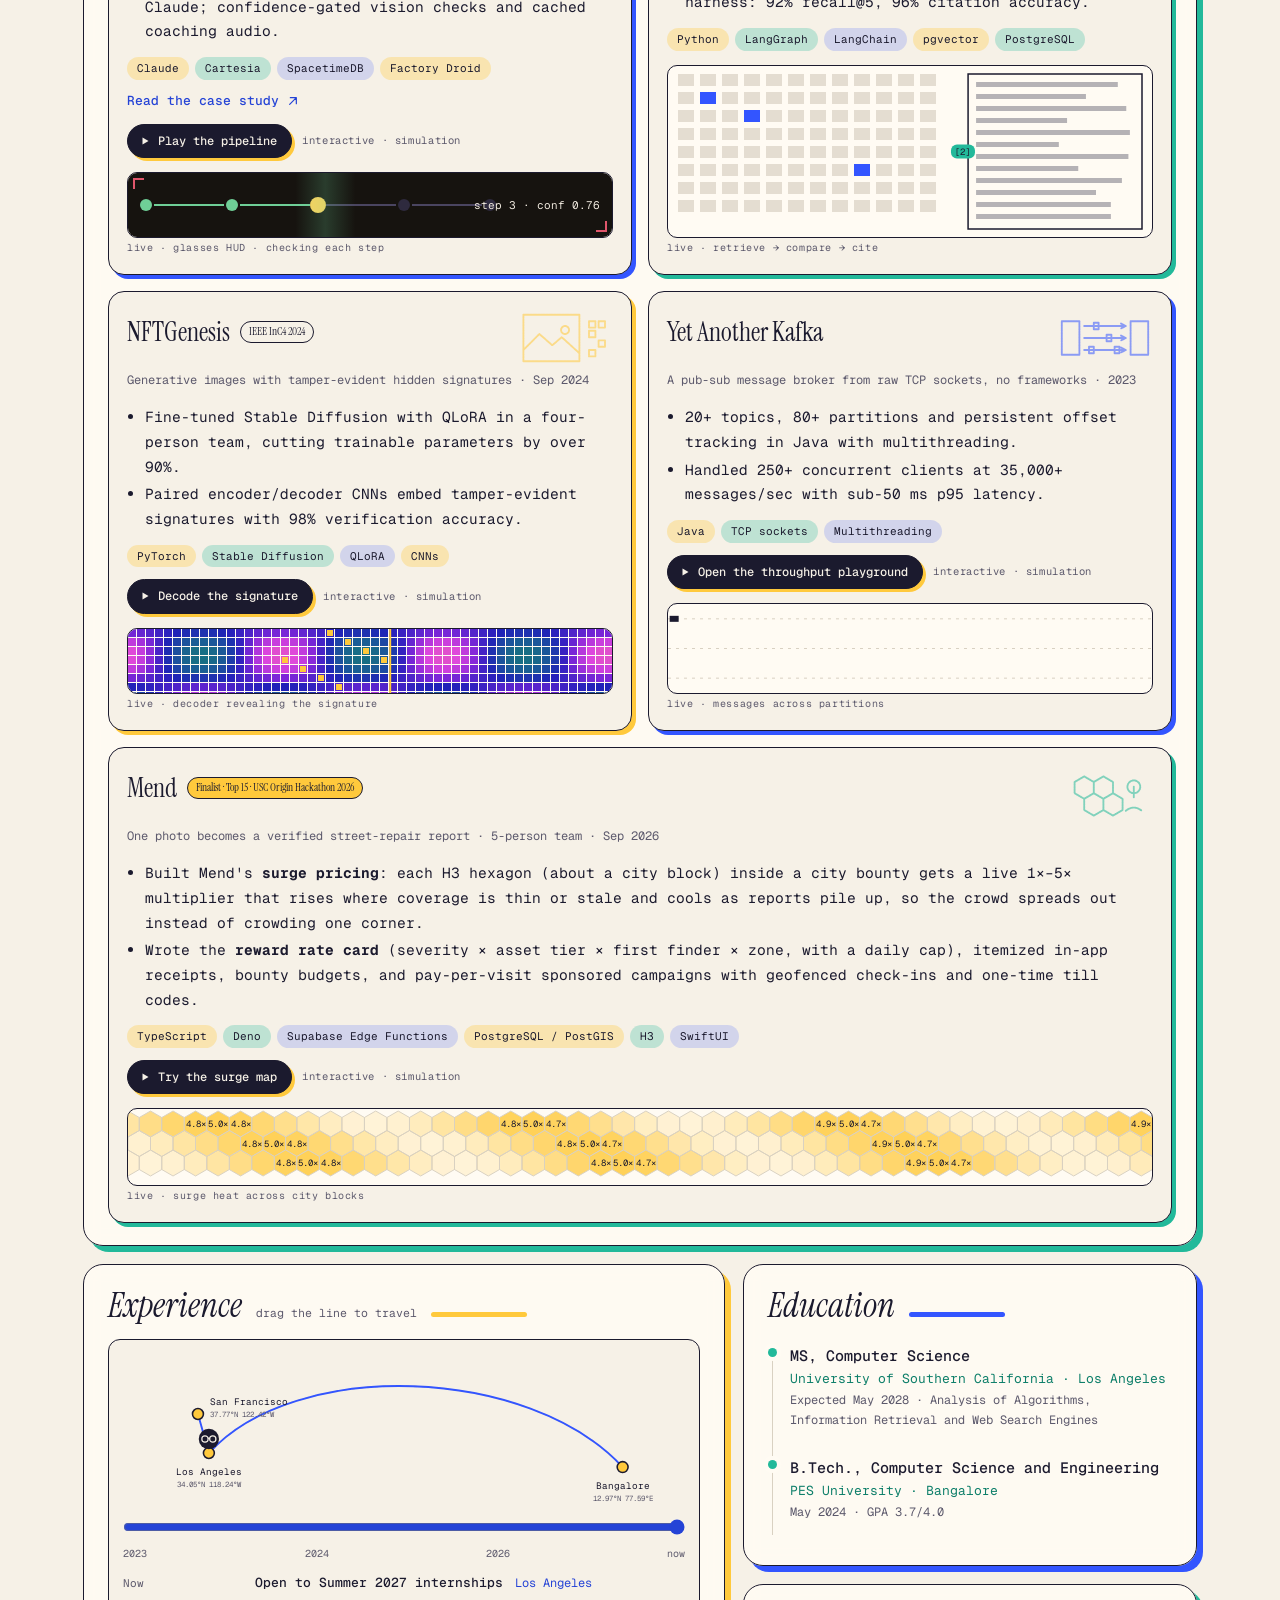
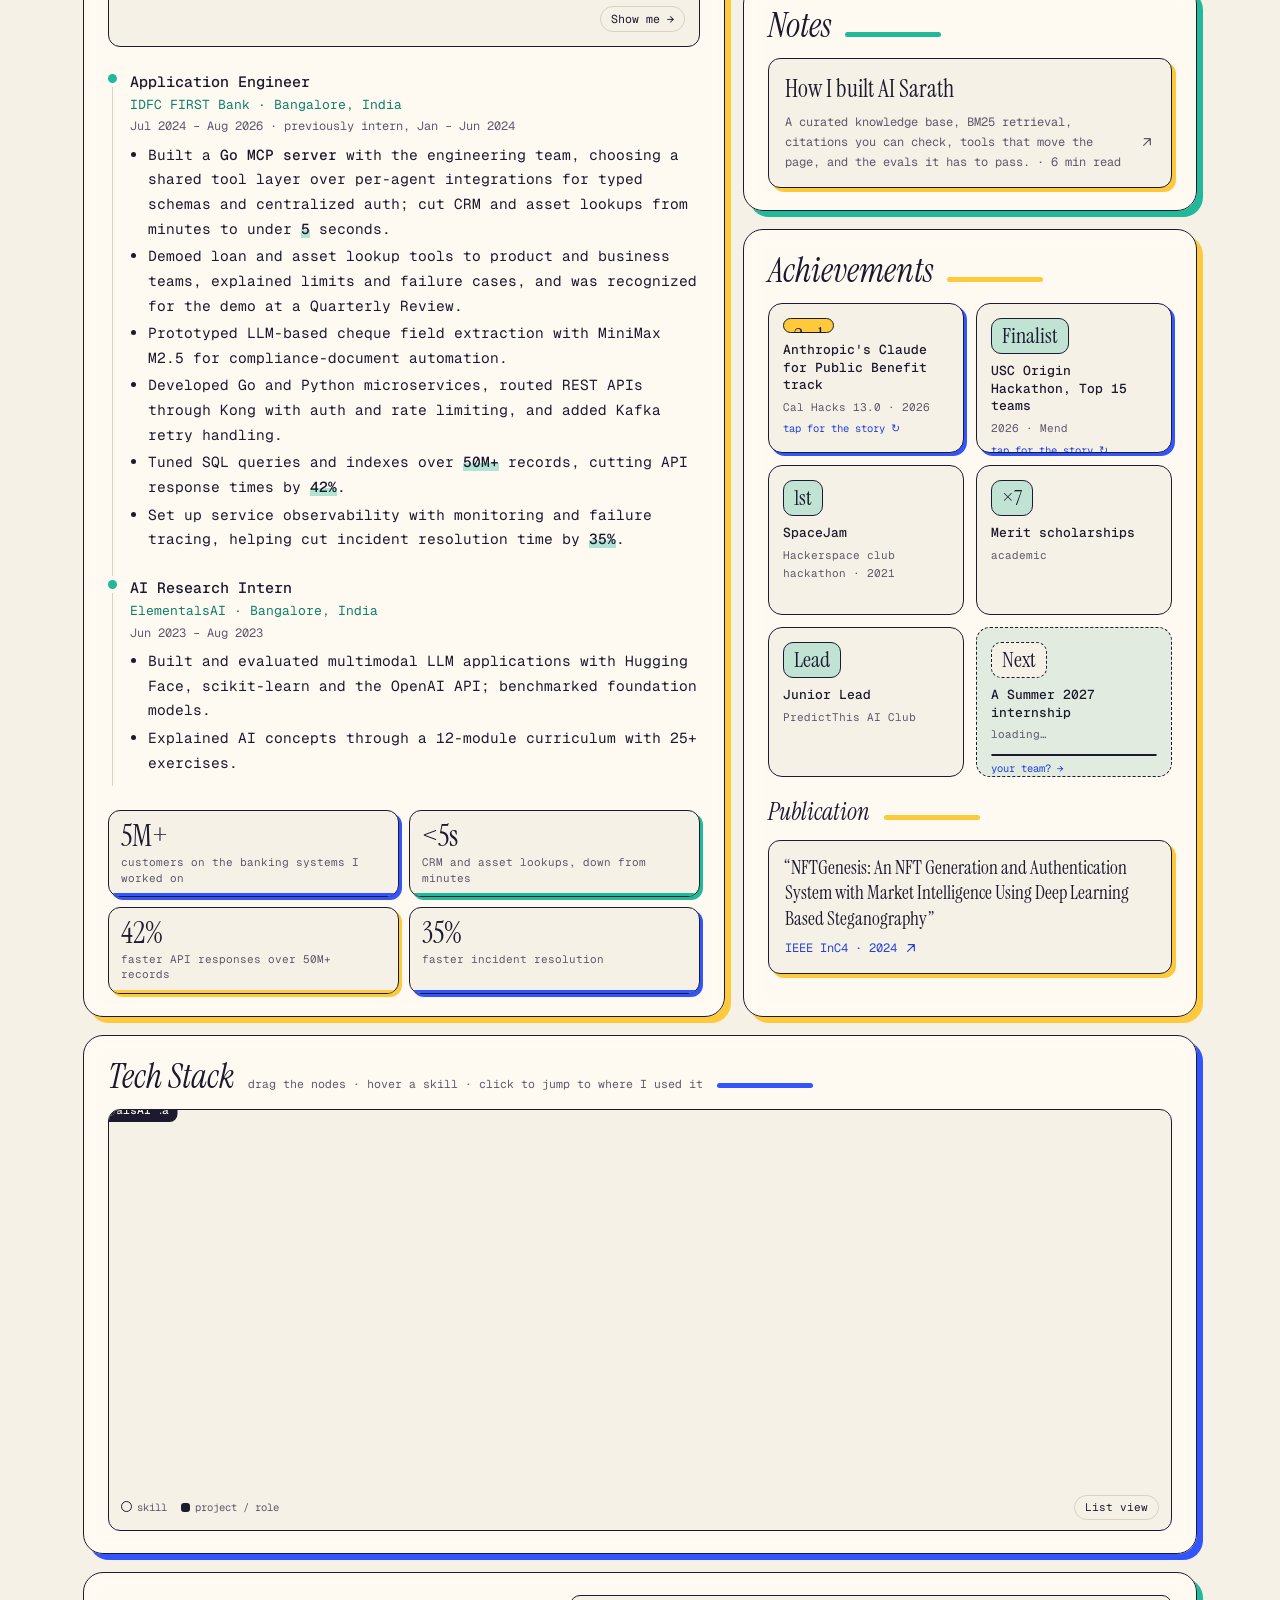
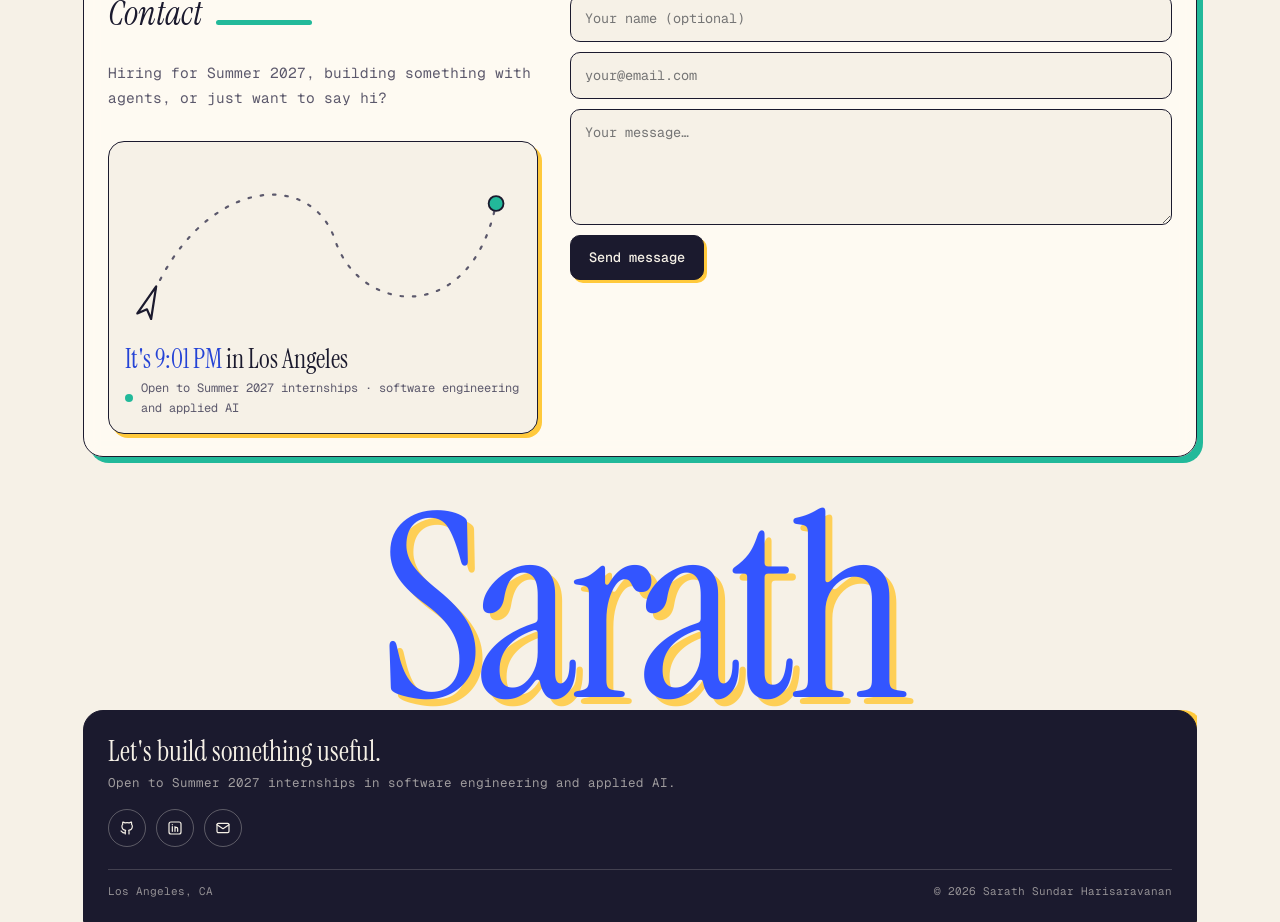
==== commit b627b915: "Rename the 2021 win to SpaceJam, the Hackerspace club's hackathon Co-Authored-By: Claude Opus 5.5 <n" ====
--- a/index.html
+++ b/index.html
@@ -18,7 +18,7 @@
 <link rel="canonical" href="https://saraths-portfolio.vercel.app/" />
 <link rel="alternate" type="text/plain" href="https://saraths-portfolio.vercel.app/llms.txt" title="llms.txt" />
 <link rel="sitemap" type="application/xml" href="https://saraths-portfolio.vercel.app/sitemap.xml" />
-<script type="application/ld+json">{"@context":"https://schema.org","@graph":[{"@type":"ProfilePage","@id":"https://saraths-portfolio.vercel.app/#page","url":"https://saraths-portfolio.vercel.app/","name":"Sarath Sundar Harisaravanan","mainEntity":{"@id":"https://saraths-portfolio.vercel.app/#person"},"dateModified":"2026-11-05"},{"@type":"Person","@id":"https://saraths-portfolio.vercel.app/#person","name":"Sarath Sundar Harisaravanan","url":"https://saraths-portfolio.vercel.app/","image":"https://saraths-portfolio.vercel.app/og.png","email":"mailto:harisara@usc.edu","jobTitle":"Software engineer, backend systems and applied AI","description":"USC MS Computer Science student building backend systems and AI agents; two years as an Application Engineer at IDFC FIRST Bank.","address":{"@type":"PostalAddress","addressLocality":"Los Angeles","addressRegion":"CA","addressCountry":"US"},"affiliation":{"@type":"CollegeOrUniversity","name":"University of Southern California"},"alumniOf":[{"@type":"CollegeOrUniversity","name":"PES University"},{"@type":"Organization","name":"IDFC FIRST Bank"},{"@type":"Organization","name":"ElementalsAI"}],"hasCredential":[{"@type":"EducationalOccupationalCredential","credentialCategory":"degree","name":"MS Computer Science (expected May 2028)","recognizedBy":{"@type":"CollegeOrUniversity","name":"University of Southern California"}},{"@type":"EducationalOccupationalCredential","credentialCategory":"degree","name":"B.Tech. Computer Science and Engineering (May 2024)","recognizedBy":{"@type":"CollegeOrUniversity","name":"PES University"}}],"knowsAbout":["Backend engineering","Go","Python","SQL","Java","TypeScript","Microservices","Kafka","PostgreSQL","Model Context Protocol (MCP)","AI agents","LangGraph","Retrieval-augmented generation","LLM evaluation","PyTorch"],"award":["2nd place, Anthropic's Claude for Public Benefit track, Cal Hacks 13.0 (2026)","Finalist, Top 15 teams, USC Origin Hackathon (2026)","1st place, Hackerspace Hackathon (2021)"],"sameAs":["https://github.com/sarathsundarh","https://linkedin.com/in/sarathsundarh"]},{"@type":"CreativeWork","name":"Drigil","url":"https://devpost.com/software/drigil","creator":{"@id":"https://saraths-portfolio.vercel.app/#person"},"dateCreated":"2026-10","description":"Smart-glasses job coaching in the supervisor's own voice; 2nd place in Anthropic's Claude for Public Benefit track at Cal Hacks 13.0 (three-person team)."},{"@type":"ScholarlyArticle","name":"NFTGenesis: An NFT Generation and Authentication System with Market Intelligence Using Deep Learning Based Steganography","url":"https://ieeexplore.ieee.org/document/10649392","datePublished":"2024","author":{"@id":"https://saraths-portfolio.vercel.app/#person"},"publisher":{"@type":"Organization","name":"IEEE InC4"}},{"@type":"SoftwareSourceCode","name":"Yet Another Kafka","codeRepository":"https://github.com/sarathsundarh/BD_yetanother_kafka","programmingLanguage":"Java","author":{"@id":"https://saraths-portfolio.vercel.app/#person"}},{"@type":"CreativeWork","name":"Mend","url":"https://devpost.com/software/mend-do4rht","dateCreated":"2026-09","description":"One photo becomes a verified street-repair report; finalist, Top 15 teams, USC Origin Hackathon. Sarath built the surge pricing and rewards engine (five-person team)."}]}</script>
+<script type="application/ld+json">{"@context":"https://schema.org","@graph":[{"@type":"ProfilePage","@id":"https://saraths-portfolio.vercel.app/#page","url":"https://saraths-portfolio.vercel.app/","name":"Sarath Sundar Harisaravanan","mainEntity":{"@id":"https://saraths-portfolio.vercel.app/#person"},"dateModified":"2026-11-05"},{"@type":"Person","@id":"https://saraths-portfolio.vercel.app/#person","name":"Sarath Sundar Harisaravanan","url":"https://saraths-portfolio.vercel.app/","image":"https://saraths-portfolio.vercel.app/og.png","email":"mailto:harisara@usc.edu","jobTitle":"Software engineer, backend systems and applied AI","description":"USC MS Computer Science student building backend systems and AI agents; two years as an Application Engineer at IDFC FIRST Bank.","address":{"@type":"PostalAddress","addressLocality":"Los Angeles","addressRegion":"CA","addressCountry":"US"},"affiliation":{"@type":"CollegeOrUniversity","name":"University of Southern California"},"alumniOf":[{"@type":"CollegeOrUniversity","name":"PES University"},{"@type":"Organization","name":"IDFC FIRST Bank"},{"@type":"Organization","name":"ElementalsAI"}],"hasCredential":[{"@type":"EducationalOccupationalCredential","credentialCategory":"degree","name":"MS Computer Science (expected May 2028)","recognizedBy":{"@type":"CollegeOrUniversity","name":"University of Southern California"}},{"@type":"EducationalOccupationalCredential","credentialCategory":"degree","name":"B.Tech. Computer Science and Engineering (May 2024)","recognizedBy":{"@type":"CollegeOrUniversity","name":"PES University"}}],"knowsAbout":["Backend engineering","Go","Python","SQL","Java","TypeScript","Microservices","Kafka","PostgreSQL","Model Context Protocol (MCP)","AI agents","LangGraph","Retrieval-augmented generation","LLM evaluation","PyTorch"],"award":["2nd place, Anthropic's Claude for Public Benefit track, Cal Hacks 13.0 (2026)","Finalist, Top 15 teams, USC Origin Hackathon (2026)","1st place, SpaceJam, the Hackerspace club hackathon (2021)"],"sameAs":["https://github.com/sarathsundarh","https://linkedin.com/in/sarathsundarh"]},{"@type":"CreativeWork","name":"Drigil","url":"https://devpost.com/software/drigil","creator":{"@id":"https://saraths-portfolio.vercel.app/#person"},"dateCreated":"2026-10","description":"Smart-glasses job coaching in the supervisor's own voice; 2nd place in Anthropic's Claude for Public Benefit track at Cal Hacks 13.0 (three-person team)."},{"@type":"ScholarlyArticle","name":"NFTGenesis: An NFT Generation and Authentication System with Market Intelligence Using Deep Learning Based Steganography","url":"https://ieeexplore.ieee.org/document/10649392","datePublished":"2024","author":{"@id":"https://saraths-portfolio.vercel.app/#person"},"publisher":{"@type":"Organization","name":"IEEE InC4"}},{"@type":"SoftwareSourceCode","name":"Yet Another Kafka","codeRepository":"https://github.com/sarathsundarh/BD_yetanother_kafka","programmingLanguage":"Java","author":{"@id":"https://saraths-portfolio.vercel.app/#person"}},{"@type":"CreativeWork","name":"Mend","url":"https://devpost.com/software/mend-do4rht","dateCreated":"2026-09","description":"One photo becomes a verified street-repair report; finalist, Top 15 teams, USC Origin Hackathon. Sarath built the surge pricing and rewards engine (five-person team)."}]}</script>
 <meta name="theme-color" content="#F6F1E7" />
 <link rel="icon" href="data:image/svg+xml,%3Csvg xmlns=%22http://www.w3.org/2000/svg%22 viewBox=%220 0 64 64%22%3E%3Crect width=%2264%22 height=%2264%22 rx=%2214%22 fill=%22%23FFC93C%22/%3E%3Cg fill=%22none%22 stroke=%22%231B1A2E%22 stroke-width=%225%22%3E%3Ccircle cx=%2221%22 cy=%2232%22 r=%2210%22/%3E%3Ccircle cx=%2243%22 cy=%2232%22 r=%2210%22/%3E%3Cpath d=%22M31 31q1-3 2 0%22/%3E%3C/g%3E%3C/svg%3E" />
 <link rel="preconnect" href="https://fonts.googleapis.com" />
@@ -1449,7 +1449,7 @@
         <span class="face front"><span class="medal">Finalist</span><b>USC Origin Hackathon, Top 15 teams</b><span class="a-meta">2026 · Mend</span><span class="a-hint">tap for the story ↻</span></span>
         <span class="face back"><b>Mend</b><span>One photo becomes a verified street-repair report. I built the surge pricing and rewards engine for our five-person team.</span><span class="a-link" data-jump="#p-mend">See the project →</span></span>
       </button>
-      <div class="award"><span class="face front"><span class="medal">1st</span><b>Hackerspace Hackathon</b><span class="a-meta">2021</span></span></div>
+      <div class="award"><span class="face front"><span class="medal">1st</span><b>SpaceJam</b><span class="a-meta">Hackerspace club hackathon · 2021</span></span></div>
       <div class="award"><span class="face front"><span class="medal">×7</span><b>Merit scholarships</b><span class="a-meta">academic</span></span></div>
       <div class="award"><span class="face front"><span class="medal">Lead</span><b>Junior Lead</b><span class="a-meta">PredictThis AI Club</span></span></div>
       <button class="award next-award" type="button" data-jump="#contact"><span class="face front"><span class="medal">Next</span><b>A Summer 2027 internship</b><span class="a-meta">loading…</span><span class="load" aria-hidden="true"><i></i></span><span class="a-hint">your team? →</span></span></button>
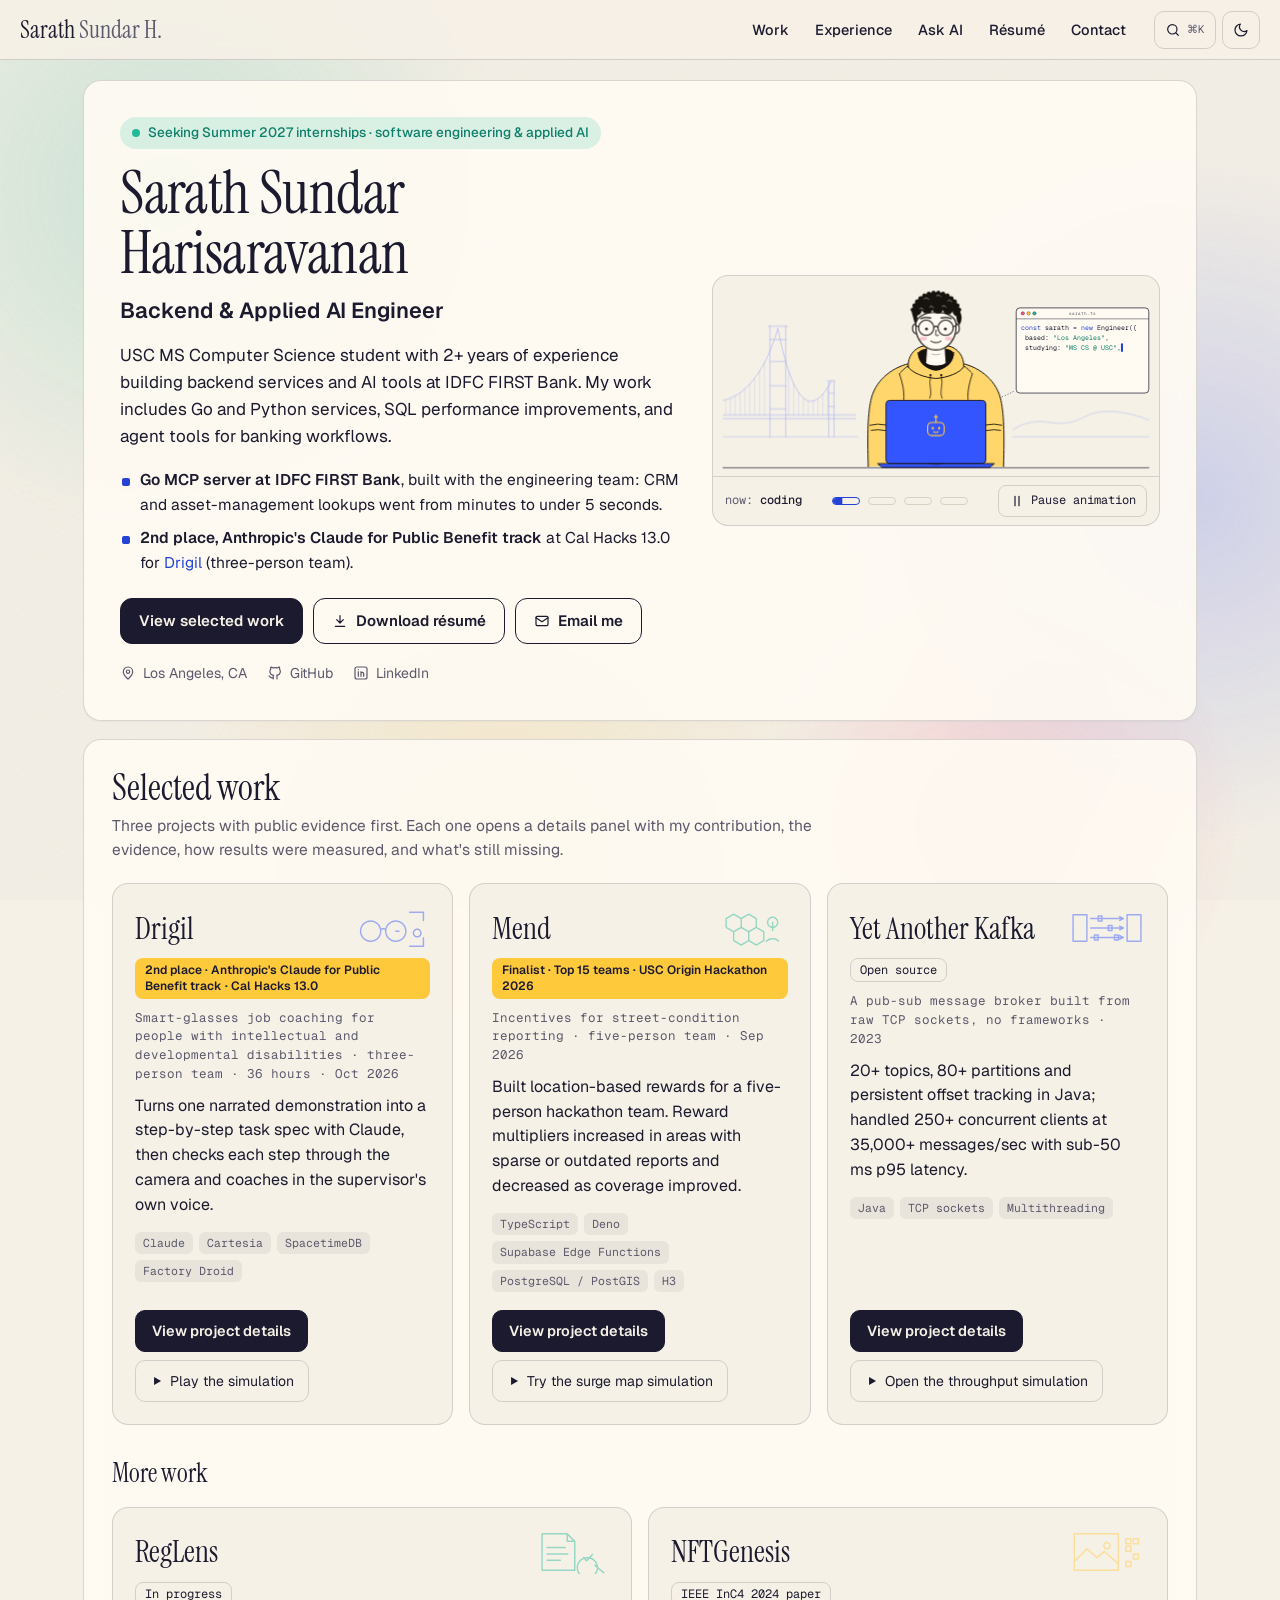
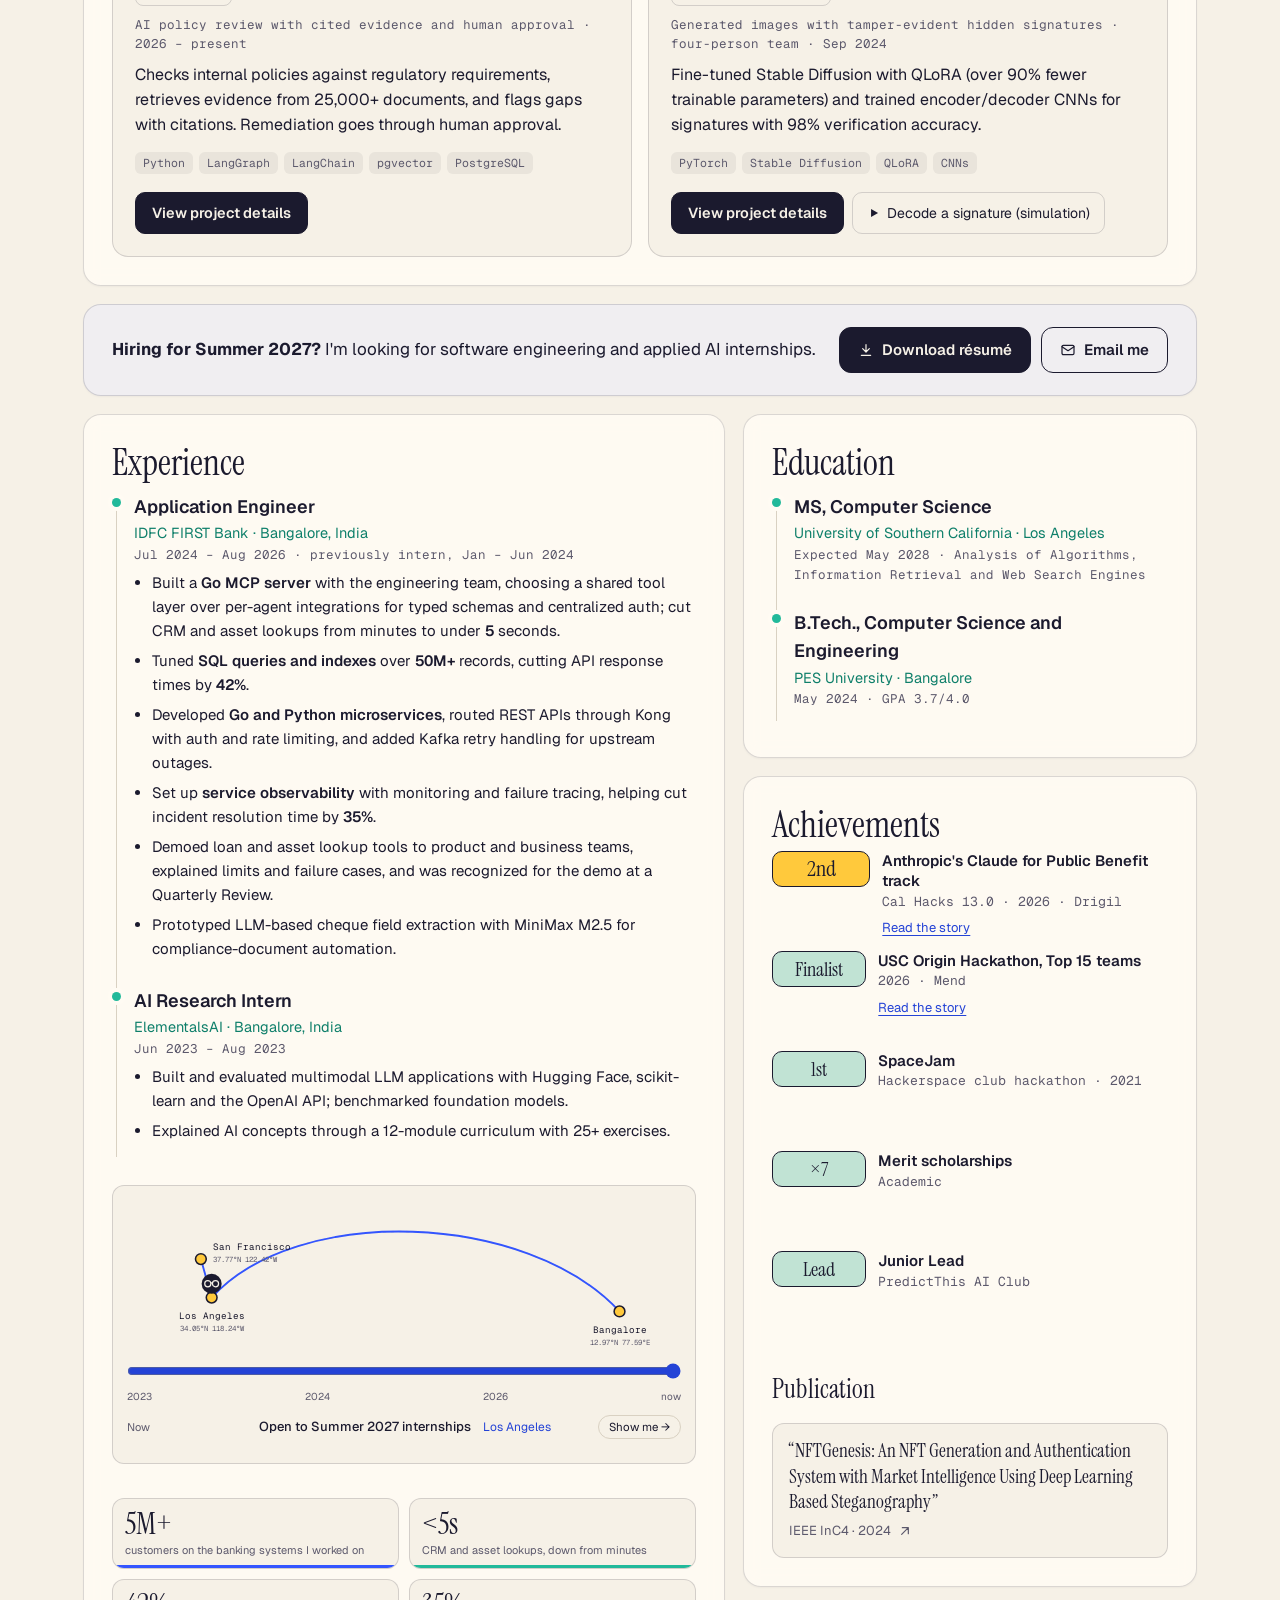
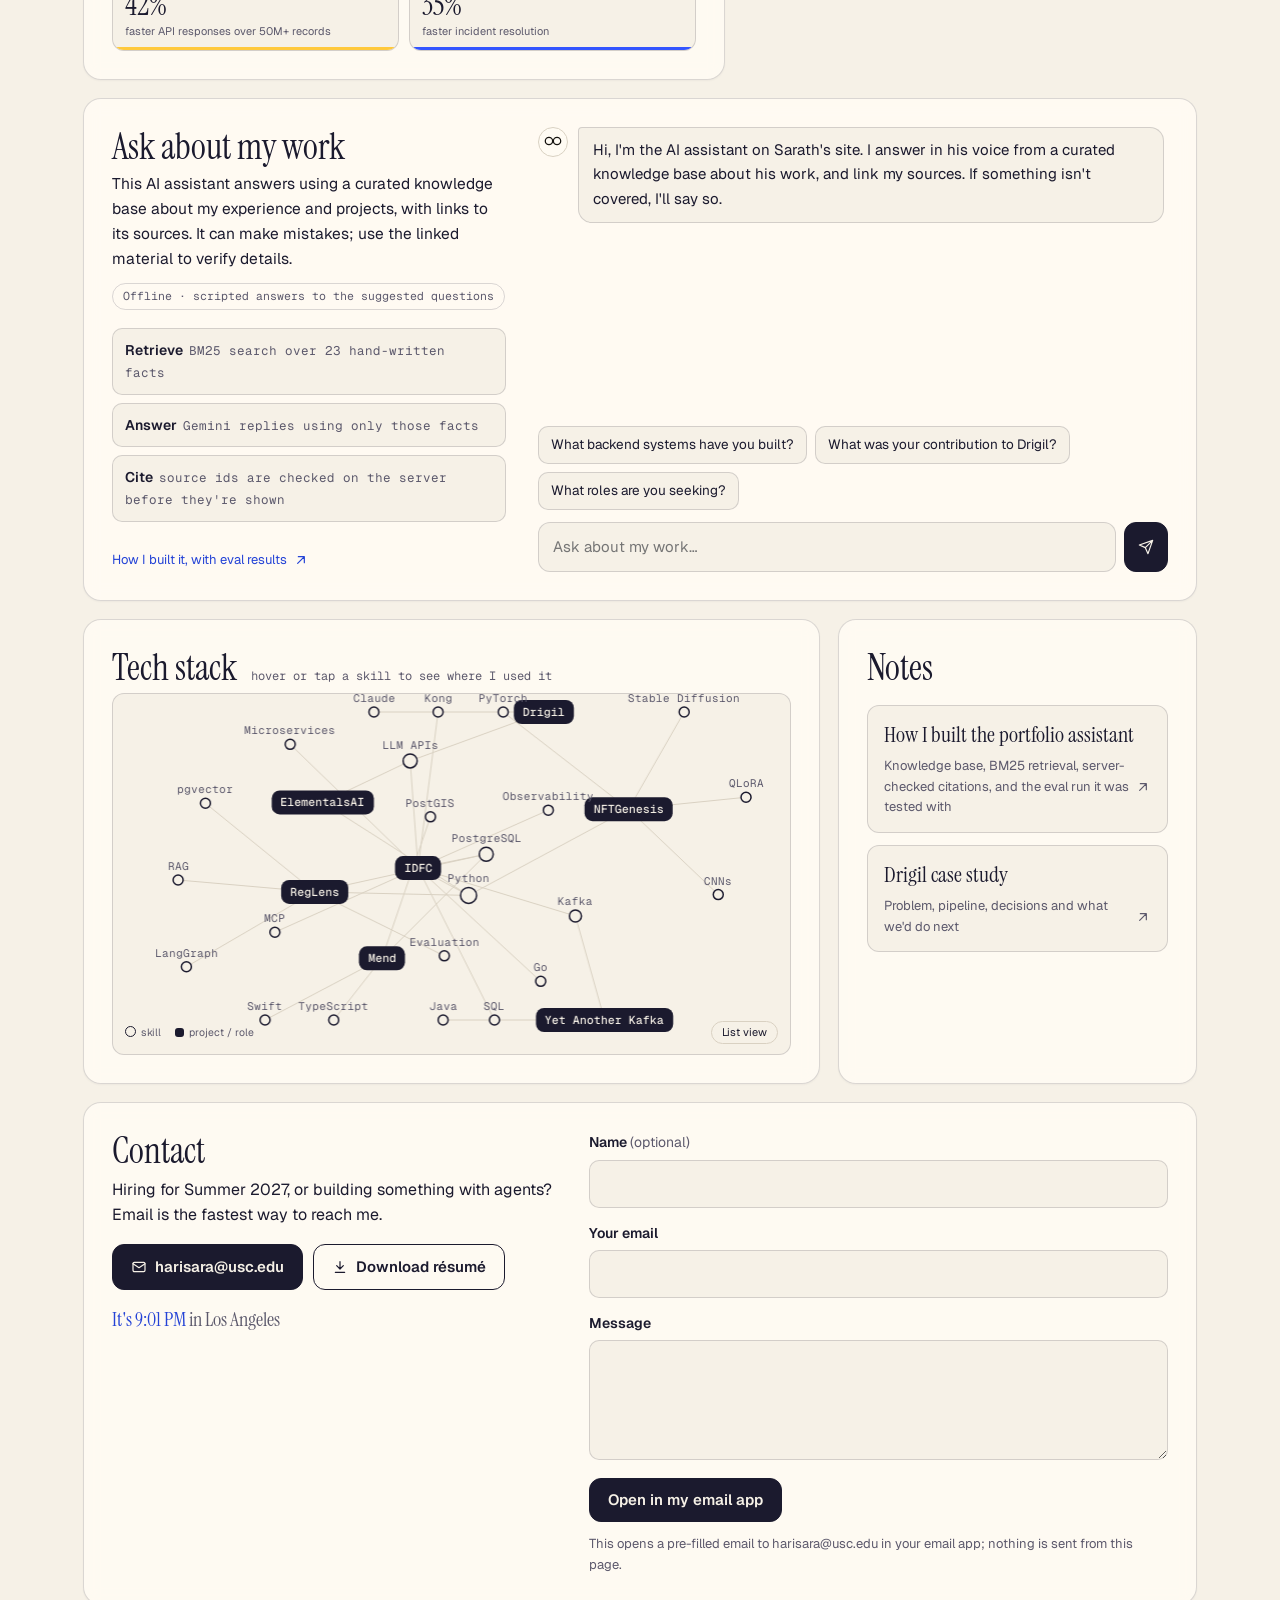
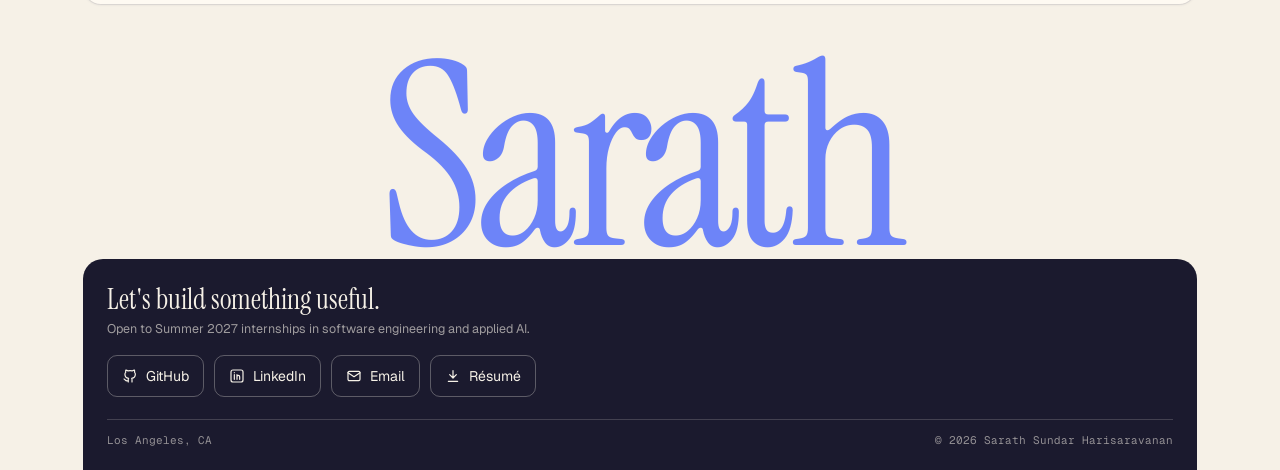
==== commit 2fd5f17a: "Rebuild first screen around qualifications; add résumé PDF and evidence panels - Intro now leads wit" ====
--- a/index.html
+++ b/index.html
@@ -3,10 +3,10 @@
 <head>
 <meta charset="utf-8" />
 <meta name="viewport" content="width=device-width, initial-scale=1" />
-<title>Sarath Sundar Harisaravanan</title>
+<title>Sarath Sundar Harisaravanan · Backend & Applied AI Engineer</title>
 <meta name="description" content="Sarath Sundar Harisaravanan: USC MS CS student building backend systems and AI agents. Two years at IDFC FIRST Bank; 2nd place in Anthropic's Claude for Public Benefit track at Cal Hacks 13.0." />
 <meta property="og:title" content="Sarath Sundar Harisaravanan" />
-<meta property="og:description" content="Backend systems and AI agents. Ask AI Sarath, try the live project demos, and see the work." />
+<meta property="og:description" content="Backend & Applied AI Engineer. USC MS CS; 2+ years building backend services and AI tools at IDFC FIRST Bank. Selected work, evidence and résumé." />
 <meta property="og:type" content="profile" />
 <meta property="og:url" content="https://saraths-portfolio.vercel.app/" />
 <meta property="og:image" content="https://saraths-portfolio.vercel.app/og.png" />
@@ -18,11 +18,11 @@
 <link rel="canonical" href="https://saraths-portfolio.vercel.app/" />
 <link rel="alternate" type="text/plain" href="https://saraths-portfolio.vercel.app/llms.txt" title="llms.txt" />
 <link rel="sitemap" type="application/xml" href="https://saraths-portfolio.vercel.app/sitemap.xml" />
-<script type="application/ld+json">{"@context":"https://schema.org","@graph":[{"@type":"ProfilePage","@id":"https://saraths-portfolio.vercel.app/#page","url":"https://saraths-portfolio.vercel.app/","name":"Sarath Sundar Harisaravanan","mainEntity":{"@id":"https://saraths-portfolio.vercel.app/#person"},"dateModified":"2026-11-05"},{"@type":"Person","@id":"https://saraths-portfolio.vercel.app/#person","name":"Sarath Sundar Harisaravanan","url":"https://saraths-portfolio.vercel.app/","image":"https://saraths-portfolio.vercel.app/og.png","email":"mailto:harisara@usc.edu","jobTitle":"Software engineer, backend systems and applied AI","description":"USC MS Computer Science student building backend systems and AI agents; two years as an Application Engineer at IDFC FIRST Bank.","address":{"@type":"PostalAddress","addressLocality":"Los Angeles","addressRegion":"CA","addressCountry":"US"},"affiliation":{"@type":"CollegeOrUniversity","name":"University of Southern California"},"alumniOf":[{"@type":"CollegeOrUniversity","name":"PES University"},{"@type":"Organization","name":"IDFC FIRST Bank"},{"@type":"Organization","name":"ElementalsAI"}],"hasCredential":[{"@type":"EducationalOccupationalCredential","credentialCategory":"degree","name":"MS Computer Science (expected May 2028)","recognizedBy":{"@type":"CollegeOrUniversity","name":"University of Southern California"}},{"@type":"EducationalOccupationalCredential","credentialCategory":"degree","name":"B.Tech. Computer Science and Engineering (May 2024)","recognizedBy":{"@type":"CollegeOrUniversity","name":"PES University"}}],"knowsAbout":["Backend engineering","Go","Python","SQL","Java","TypeScript","Microservices","Kafka","PostgreSQL","Model Context Protocol (MCP)","AI agents","LangGraph","Retrieval-augmented generation","LLM evaluation","PyTorch"],"award":["2nd place, Anthropic's Claude for Public Benefit track, Cal Hacks 13.0 (2026)","Finalist, Top 15 teams, USC Origin Hackathon (2026)","1st place, SpaceJam, the Hackerspace club hackathon (2021)"],"sameAs":["https://github.com/sarathsundarh","https://linkedin.com/in/sarathsundarh"]},{"@type":"CreativeWork","name":"Drigil","url":"https://devpost.com/software/drigil","creator":{"@id":"https://saraths-portfolio.vercel.app/#person"},"dateCreated":"2026-10","description":"Smart-glasses job coaching in the supervisor's own voice; 2nd place in Anthropic's Claude for Public Benefit track at Cal Hacks 13.0 (three-person team)."},{"@type":"ScholarlyArticle","name":"NFTGenesis: An NFT Generation and Authentication System with Market Intelligence Using Deep Learning Based Steganography","url":"https://ieeexplore.ieee.org/document/10649392","datePublished":"2024","author":{"@id":"https://saraths-portfolio.vercel.app/#person"},"publisher":{"@type":"Organization","name":"IEEE InC4"}},{"@type":"SoftwareSourceCode","name":"Yet Another Kafka","codeRepository":"https://github.com/sarathsundarh/BD_yetanother_kafka","programmingLanguage":"Java","author":{"@id":"https://saraths-portfolio.vercel.app/#person"}},{"@type":"CreativeWork","name":"Mend","url":"https://devpost.com/software/mend-do4rht","dateCreated":"2026-09","description":"One photo becomes a verified street-repair report; finalist, Top 15 teams, USC Origin Hackathon. Sarath built the surge pricing and rewards engine (five-person team)."}]}</script>
+<script type="application/ld+json">{"@context":"https://schema.org","@graph":[{"@type":"ProfilePage","@id":"https://saraths-portfolio.vercel.app/#page","url":"https://saraths-portfolio.vercel.app/","name":"Sarath Sundar Harisaravanan","mainEntity":{"@id":"https://saraths-portfolio.vercel.app/#person"},"dateModified":"2026-11-06"},{"@type":"Person","@id":"https://saraths-portfolio.vercel.app/#person","name":"Sarath Sundar Harisaravanan","url":"https://saraths-portfolio.vercel.app/","image":"https://saraths-portfolio.vercel.app/og.png","email":"mailto:harisara@usc.edu","jobTitle":"Backend & Applied AI Engineer","description":"USC MS Computer Science student building backend systems and AI agents; two years as an Application Engineer at IDFC FIRST Bank.","address":{"@type":"PostalAddress","addressLocality":"Los Angeles","addressRegion":"CA","addressCountry":"US"},"affiliation":{"@type":"CollegeOrUniversity","name":"University of Southern California"},"alumniOf":[{"@type":"CollegeOrUniversity","name":"PES University"},{"@type":"Organization","name":"IDFC FIRST Bank"},{"@type":"Organization","name":"ElementalsAI"}],"hasCredential":[{"@type":"EducationalOccupationalCredential","credentialCategory":"degree","name":"MS Computer Science (expected May 2028)","recognizedBy":{"@type":"CollegeOrUniversity","name":"University of Southern California"}},{"@type":"EducationalOccupationalCredential","credentialCategory":"degree","name":"B.Tech. Computer Science and Engineering (May 2024)","recognizedBy":{"@type":"CollegeOrUniversity","name":"PES University"}}],"knowsAbout":["Backend engineering","Go","Python","SQL","Java","TypeScript","Microservices","Kafka","PostgreSQL","Model Context Protocol (MCP)","AI agents","LangGraph","Retrieval-augmented generation","LLM evaluation","PyTorch"],"award":["2nd place, Anthropic's Claude for Public Benefit track, Cal Hacks 13.0 (2026)","Finalist, Top 15 teams, USC Origin Hackathon (2026)","1st place, SpaceJam, the Hackerspace club hackathon (2021)"],"sameAs":["https://github.com/sarathsundarh","https://linkedin.com/in/sarathsundarh"]},{"@type":"CreativeWork","name":"Drigil","url":"https://devpost.com/software/drigil","creator":{"@id":"https://saraths-portfolio.vercel.app/#person"},"dateCreated":"2026-10","description":"Smart-glasses job coaching in the supervisor's own voice; 2nd place in Anthropic's Claude for Public Benefit track at Cal Hacks 13.0 (three-person team)."},{"@type":"ScholarlyArticle","name":"NFTGenesis: An NFT Generation and Authentication System with Market Intelligence Using Deep Learning Based Steganography","url":"https://ieeexplore.ieee.org/document/10649392","datePublished":"2024","author":{"@id":"https://saraths-portfolio.vercel.app/#person"},"publisher":{"@type":"Organization","name":"IEEE InC4"}},{"@type":"SoftwareSourceCode","name":"Yet Another Kafka","codeRepository":"https://github.com/sarathsundarh/BD_yetanother_kafka","programmingLanguage":"Java","author":{"@id":"https://saraths-portfolio.vercel.app/#person"}},{"@type":"CreativeWork","name":"Mend","url":"https://devpost.com/software/mend-do4rht","dateCreated":"2026-09","description":"One photo becomes a verified street-repair report; finalist, Top 15 teams, USC Origin Hackathon. Sarath built the reward calculation, itemized receipts, bounty budgets and sponsored check-in flows (five-person team)."}]}</script>
 <meta name="theme-color" content="#F6F1E7" />
 <link rel="icon" href="data:image/svg+xml,%3Csvg xmlns=%22http://www.w3.org/2000/svg%22 viewBox=%220 0 64 64%22%3E%3Crect width=%2264%22 height=%2264%22 rx=%2214%22 fill=%22%23FFC93C%22/%3E%3Cg fill=%22none%22 stroke=%22%231B1A2E%22 stroke-width=%225%22%3E%3Ccircle cx=%2221%22 cy=%2232%22 r=%2210%22/%3E%3Ccircle cx=%2243%22 cy=%2232%22 r=%2210%22/%3E%3Cpath d=%22M31 31q1-3 2 0%22/%3E%3C/g%3E%3C/svg%3E" />
 <link rel="preconnect" href="https://fonts.googleapis.com" />
-<link href="https://fonts.googleapis.com/css2?family=Geist+Mono:wght@400;500&family=Instrument+Serif:ital@0;1&display=swap" rel="stylesheet" />
+<link href="https://fonts.googleapis.com/css2?family=Geist:wght@400;500;600;700&family=Geist+Mono:wght@400;500&family=Instrument+Serif:ital@0;1&display=swap" rel="stylesheet" />
 <style>
 :root{--paper:#F4F0E8;--ink:#16130F;--muted:#6F6A60;--rule:#D9D2C4;--accent:#9D2235;--gold:#E0A800;--ok:#2F7D4F;--lid:#E7E1D5;--panel:#FBF8F2;--figure:#F4F0E8;--skin:#F4F0E8;--hair:#16130F;--night:#1B2247;--night-a:.13}
 :root[data-theme=dark]{--paper:#121010;--ink:#EFE9DE;--muted:#9C958A;--rule:#2E2A26;--accent:#E0566B;--gold:#FFCC00;--ok:#6FCF97;--lid:#24201D;--panel:#1A1715;--night:#000;--night-a:.35}
@@ -432,10 +432,7 @@
 @keyframes drawDown { from { transform: scaleY(0); } to { transform: scaleY(1); } }
 @keyframes riseIn { from { opacity: .35; translate: 0 18px; } to { opacity: 1; translate: 0 0; } }
 
-/* cards lean toward the cursor */
-.proj { transform-style: preserve-3d; will-change: transform; }
-.proj.tilting { transition: transform .08s linear, background .25s; }
-.proj:not(.tilting) { transition: transform .5s cubic-bezier(.2,.8,.2,1), background .25s; }
+
 
 /* count-up numbers */
 .count { font-variant-numeric: tabular-nums; font-weight: 500; color: var(--ink); }
@@ -600,25 +597,16 @@
 .j-card button { margin-left: auto; font: inherit; font-size: 11.5px; color: var(--ink); background: var(--paper); border: 1px solid var(--rule); border-radius: 999px; padding: 2px 10px; cursor: pointer; }
 .j-card button:hover { border-color: var(--accent); color: var(--accent); }
 .tl-item.j-active { background: color-mix(in srgb, var(--gold) 12%, transparent); border-radius: 10px; box-shadow: -8px 0 0 color-mix(in srgb, var(--gold) 12%, transparent); transition: background .4s; }
-
-/* ===== achievement cards ===== */
-.awards { display: grid; grid-template-columns: repeat(3, minmax(0, 1fr)); gap: 12px; }
-@media (max-width: 640px) { .awards { grid-template-columns: repeat(2, minmax(0, 1fr)); } }
-.award { position: relative; display: block; width: 100%; height: 150px; padding: 0; border: 0; background: none; font: inherit; color: var(--ink); text-align: left; perspective: 900px; }
-.award .face { position: absolute; inset: 0; display: flex; flex-direction: column; gap: 4px; padding: 14px; border: 1px solid var(--rule); border-radius: 14px; background: var(--paper); backface-visibility: hidden; -webkit-backface-visibility: hidden; transition: transform .6s cubic-bezier(.3,1.2,.5,1); overflow: hidden; }
-.award .face b { font-weight: 500; font-size: 13px; line-height: 1.35; }
-.award .a-meta { font-size: 11px; color: var(--muted); }
-.award .a-hint { margin-top: auto; font-size: 10.5px; color: var(--accent); }
-.award .back { transform: rotateY(180deg); background: var(--ink); color: var(--paper); border-color: var(--ink); font-size: 12px; line-height: 1.5; }
-.award .back b { color: #FFE07A; }
-.award .a-link { margin-top: auto; color: #FFE07A; font-size: 11.5px; text-decoration: underline; text-underline-offset: 3px; cursor: pointer; }
-.award.flip { cursor: pointer; }
-.award.flip:hover .front { border-color: var(--accent); transform: translateY(-2px); }
-.award.flipped .front { transform: rotateY(-180deg); }
-.award.flipped .back { transform: rotateY(0deg); }
-.medal { align-self: flex-start; font-family: 'Instrument Serif', serif; font-size: 22px; line-height: 1; padding: 6px 10px; border-radius: 10px; border: 1px solid var(--rule); background: var(--panel); margin-bottom: 4px; }
-.medal.gold { background: color-mix(in srgb, var(--gold) 30%, var(--paper)); border-color: color-mix(in srgb, var(--gold) 60%, transparent); }
-@media (prefers-reduced-motion: reduce) { .award .face { transition: none; } }
+/* ===== achievements: a plain list; stories open with a disclosure button ===== */
+.awards { list-style: none; margin: 0; padding: 0; display: grid; gap: 10px; }
+.award { display: flex; gap: 12px; align-items: flex-start; padding: 0; }
+.award > div { min-width: 0; }
+.award b { display: block; font-weight: 600; font-size: 15px; line-height: 1.35; }
+.award .a-meta { display: block; font-size: 13px; color: var(--muted); }
+.medal { flex: none; min-width: 64px; text-align: center; font-family: 'Instrument Serif', serif; font-size: 20px; line-height: 1; padding: 7px 8px; border-radius: 10px; border: 1px solid var(--rule); background: var(--panel); }
+.medal.gold { background: var(--yellow); color: #1B1A2E; border-color: transparent; }
+.story-btn { margin-top: 4px; padding: 2px 0; font: inherit; font-size: 13px; color: var(--accent); background: none; border: 0; cursor: pointer; text-decoration: underline; text-underline-offset: 3px; }
+.story { margin: 6px 0 2px; font-size: 14px; line-height: 1.55; }
 
 /* ====================================================================
    RISO THEME + BENTO LAYOUT
@@ -995,6 +983,234 @@
 }
 .medal.gold { font-size: 22px; padding: 6px 10px; border-radius: 10px; line-height: 1; }
 @media (max-width: 640px) { .proj .tags span { flex: none; white-space: nowrap; } }
+/* ====================================================================
+   CALM LAYER (Nov 2026 review): qualifications first, readable type,
+   one border per surface, labeled navigation, evidence on every card.
+   Loaded last, so it wins over the earlier riso and mobile layers.
+   ==================================================================== */
+
+/* ---------- type: a readable sans for reading, serif for display, mono for small labels ---------- */
+html, body { font-family: 'Geist', ui-sans-serif, system-ui, -apple-system, 'Segoe UI', sans-serif; }
+body { font-size: 15.5px; line-height: 1.6; }
+.tagline, .when, .a-meta, .demo-tag, h2.sec .hint, kbd, .bar, .sim, .flow-steps span, .foot-meta, .chip, .tags span { font-family: 'Geist Mono', ui-monospace, monospace; }
+.vh { position: absolute !important; width: 1px; height: 1px; overflow: hidden; clip: rect(0 0 0 0); white-space: nowrap; }
+.skip { position: fixed; left: 12px; top: -60px; z-index: 200; padding: 10px 14px; border-radius: 10px; background: var(--ink); color: var(--paper); font-weight: 600; }
+.skip:focus { top: 12px; text-decoration: none; }
+html { scroll-padding-top: 76px; }
+
+/* ---------- surfaces: one hairline border, no colored offset shadows ---------- */
+:root { --line: color-mix(in srgb, var(--ink) 16%, transparent); }
+.tile { border: 1px solid var(--line) !important; box-shadow: 0 1px 2px rgba(20, 18, 40, .04); border-radius: 18px; padding: 28px; }
+.blob { opacity: calc(var(--blob-a) * .55); }
+.proj, .pub, .journey, .constellation, .imp, .la-card, .flow-steps li, .fields input, .fields textarea, .ask-input input, .suggest button, .medal, .award .face { box-shadow: none !important; }
+.journey, .constellation, .imp { border: 1px solid var(--line) !important; }
+h2.sec { font-family: 'Instrument Serif', serif; font-style: normal; font-size: 36px; margin: 0 0 6px; }
+h2.sec::after { display: none !important; }
+h2.sec .hint { font-size: 12px; }
+.sec-sub { margin: 0 0 20px; color: var(--muted); max-width: 70ch; }
+.sub-h { font-family: 'Instrument Serif', serif; font-weight: 400; font-size: 26px; margin: 28px 0 12px; }
+
+/* ---------- top bar ---------- */
+.topbar { position: sticky; top: 0; z-index: 60; display: flex; align-items: center; gap: 16px; padding: 10px max(16px, calc((100% - 1240px) / 2)); background: color-mix(in srgb, var(--paper) 88%, transparent); backdrop-filter: blur(10px); -webkit-backdrop-filter: blur(10px); border-bottom: 1px solid var(--line); }
+.brand { font-family: 'Instrument Serif', serif; font-size: 24px; line-height: 1; color: var(--ink); white-space: nowrap; }
+.brand span { color: var(--muted); }
+.brand:hover { text-decoration: none; }
+.topnav { display: flex; gap: 2px; margin-left: auto; }
+.topnav a { padding: 8px 12px; border-radius: 10px; color: var(--ink); font-size: 14.5px; font-weight: 500; white-space: nowrap; }
+.topnav a:hover { background: color-mix(in srgb, var(--ink) 7%, transparent); text-decoration: none; }
+.topnav a.active { color: var(--accent); background: color-mix(in srgb, var(--accent) 10%, transparent); }
+.top-tools { display: flex; gap: 6px; }
+.top-tools button { height: 38px; min-width: 38px; padding: 0 10px; display: inline-flex; align-items: center; gap: 6px; border-radius: 10px; border: 1px solid var(--line); background: transparent; color: var(--ink); cursor: pointer; font: inherit; font-size: 12px; }
+.top-tools button:hover { background: color-mix(in srgb, var(--ink) 7%, transparent); }
+.top-tools svg, .btn svg, .pause svg, .foot-links svg { width: 16px; height: 16px; fill: none; stroke: currentColor; stroke-width: 1.8; stroke-linecap: round; stroke-linejoin: round; flex: none; }
+.top-tools kbd { font-size: 11px; color: var(--muted); }
+#theme .i-dark { display: none; }
+:root[data-theme=dark] #theme .i-dark { display: block; } :root[data-theme=dark] #theme .i-light { display: none; }
+@media (prefers-color-scheme: dark) { :root:not([data-theme=light]) #theme .i-dark { display: block; } :root:not([data-theme=light]) #theme .i-light { display: none; } }
+.dock, .fab, .up-fab, .chat-fab { display: none !important; }
+.wrap { padding-top: 20px; }
+
+/* ---------- buttons ---------- */
+.cta { display: flex; flex-wrap: wrap; gap: 10px; }
+.btn { display: inline-flex; align-items: center; gap: 8px; min-height: 44px; padding: 0 18px; border-radius: 12px; border: 1px solid var(--ink); color: var(--ink); background: transparent; font-weight: 600; font-size: 15px; }
+.btn:hover { text-decoration: none; background: color-mix(in srgb, var(--ink) 7%, transparent); }
+.btn.primary { background: var(--ink); color: var(--paper); }
+.btn.primary:hover { background: color-mix(in srgb, var(--ink) 85%, var(--accent)); }
+
+/* ---------- intro: qualifications first, illustration second ---------- */
+.t-hero { display: grid; grid-template-columns: minmax(0, 1.25fr) minmax(0, 1fr); gap: 32px; align-items: center; padding: 36px !important; overflow: hidden; }
+.intro .open { display: inline-flex; align-items: center; gap: 8px; margin: 0 0 14px; padding: 5px 12px; border-radius: 999px; background: color-mix(in srgb, var(--mint) 16%, transparent); color: var(--mint-ink); font-size: 13.5px; font-weight: 500; white-space: normal; }
+.intro .open i { flex: none; width: 8px; height: 8px; border-radius: 50%; background: var(--mint); }
+.intro h1 { padding: 0; font-family: 'Instrument Serif', serif; font-weight: 400; font-size: clamp(38px, 4.6vw, 62px); line-height: 1.02; letter-spacing: -.01em; margin: 0; }
+.intro .role { margin: 10px 0 0; font-size: clamp(18px, 1.7vw, 22px); font-weight: 600; color: var(--ink); }
+.intro .pitch { margin: 14px 0 0; font-size: 17px; line-height: 1.6; max-width: 60ch; }
+.proof { list-style: none; margin: 18px 0 22px; padding: 0; display: grid; gap: 8px; }
+.proof li { position: relative; padding-left: 20px; font-size: 15.5px; }
+.proof li::before { content: ''; position: absolute; left: 2px; top: .62em; width: 8px; height: 8px; border-radius: 2px; background: var(--accent); }
+.proof b { font-weight: 600; }
+.intro .meta { display: flex; flex-wrap: wrap; gap: 6px 20px; margin: 18px 0 0; font-size: 14px; }
+.intro .meta svg { width: 16px; height: 16px; fill: none; stroke: currentColor; stroke-width: 1.8; }
+.art { margin: 0; border: 1px solid var(--line); border-radius: 16px; overflow: hidden; background: var(--paper); }
+.t-hero .art .banner { padding: 10px 10px 0 !important; border-bottom: 1px solid var(--line); }
+.t-hero .art .bar { padding: 8px 12px; border: 0; gap: 10px; font-size: 12px; }
+.pause { display: inline-flex; align-items: center; gap: 6px; min-height: 32px; padding: 0 10px; border-radius: 8px; border: 1px solid var(--line); background: transparent; color: var(--ink); font: inherit; font-size: 12px; cursor: pointer; }
+.pause:hover { background: color-mix(in srgb, var(--ink) 7%, transparent); }
+.motion-off .blob, .motion-off .flow-dot, .motion-off .imp::after, .motion-off .la-sub .dot { animation-play-state: paused !important; }
+
+/* ---------- projects ---------- */
+.t-projects { grid-column: 1 / -1; }
+.projects { display: grid; gap: 16px; align-items: stretch; }
+.projects.featured { grid-template-columns: repeat(3, minmax(0, 1fr)); }
+.projects.more { grid-template-columns: repeat(2, minmax(0, 1fr)); }
+.proj { display: flex; flex-direction: column; margin: 0; padding: 22px; border: 1px solid var(--line) !important; border-radius: 16px; background: var(--paper); cursor: default; transform: none !important; }
+.proj:hover, .proj:focus-within { background: var(--paper); border-color: color-mix(in srgb, var(--ink) 35%, transparent) !important; }
+.proj:has(.demo:not([hidden])) { grid-column: 1 / -1; }
+#p-mend { grid-column: auto; }
+#p-mend:has(.demo:not([hidden])) { grid-column: 1 / -1; }
+.proj-top { align-items: center; }
+.proj h3 { font-family: 'Instrument Serif', serif; font-weight: 400; font-size: 30px; line-height: 1.1; margin: 0; }
+.proj .doodle { width: 76px; height: 44px; opacity: .45; }
+.badges { margin: 8px 0 0; display: flex; flex-wrap: wrap; gap: 6px; }
+.badges .gold, .badges .chip { font-size: 12px; line-height: 1.35; padding: 3px 9px; border-radius: 8px; white-space: normal; border: 1px solid var(--line); }
+.badges .gold { background: var(--yellow) !important; color: #1B1A2E !important; border-color: transparent !important; font-weight: 600; font-family: 'Geist', sans-serif; }
+.badges .chip { background: transparent; color: var(--ink); }
+.proj .tagline { margin: 10px 0 0; font-size: 12.5px; color: var(--muted); line-height: 1.5; }
+.proj .outcome { margin: 10px 0 0; font-size: 16px; line-height: 1.55; }
+.proj .tags { margin-top: 14px; flex-wrap: wrap !important; overflow: visible !important; mask-image: none !important; -webkit-mask-image: none !important; }
+.proj .tags span, .tags span { font-size: 11.5px; padding: 2px 8px; border-radius: 6px; border: 0; background: color-mix(in srgb, var(--ink) 6%, transparent) !important; color: var(--muted); white-space: nowrap; }
+.actions { display: flex; flex-wrap: wrap; gap: 8px; margin-top: auto; padding-top: 18px; }
+.details { min-height: 42px; padding: 0 16px; border-radius: 10px; border: 1px solid var(--ink); background: var(--ink); color: var(--paper); font: inherit; font-size: 14.5px; font-weight: 600; cursor: pointer; }
+.details:hover { background: color-mix(in srgb, var(--ink) 85%, var(--accent)); }
+.try { min-height: 42px; padding: 0 14px; border-radius: 10px; border: 1px solid var(--line) !important; background: transparent !important; color: var(--ink) !important; box-shadow: none !important; font: inherit; font-size: 14px; display: inline-flex; align-items: center; gap: 6px; }
+.try:hover { transform: none !important; background: color-mix(in srgb, var(--ink) 6%, transparent) !important; }
+.try[aria-expanded="true"] { border-color: var(--ink) !important; background: color-mix(in srgb, var(--accent) 10%, transparent) !important; }
+.try svg { width: 14px; height: 14px; fill: currentColor; stroke: none; }
+.demo { margin-top: 14px; border: 1px dashed var(--line); }
+.peek, .proj .demo-row::after { display: none !important; }
+
+/* details panel */
+.case-panel { width: min(760px, 100%); padding: 32px; border: 1px solid var(--line); box-shadow: 0 24px 60px rgba(0,0,0,.18); }
+.case-panel h3 { font-size: 40px; padding-right: 48px; }
+.case-panel .outcome { font-size: 17px; margin: 12px 0 0; }
+.case-panel .tagline { color: var(--muted); font-size: 13px; margin: 8px 0 0; }
+.ev { margin: 20px 0 0; display: grid; gap: 4px; }
+.ev dt { margin-top: 14px; font-size: 12px; font-weight: 600; letter-spacing: .06em; text-transform: uppercase; color: var(--accent); }
+.ev dt:first-child { margin-top: 0; }
+.ev dd { margin: 0; font-size: 15.5px; line-height: 1.6; }
+.ev ul { margin: 2px 0 0; padding-left: 18px; }
+.ev li { margin: 4px 0; }
+.case-panel .links { display: flex; flex-wrap: wrap; gap: 18px; margin: 20px 0 0; }
+.case-panel .tags { margin-top: 18px; }
+
+/* ---------- CTA strip ---------- */
+.t-cta { grid-column: 1 / -1; display: flex; flex-wrap: wrap; align-items: center; justify-content: space-between; gap: 16px; padding: 22px 28px !important; background: color-mix(in srgb, var(--accent) 7%, var(--panel)) !important; }
+.t-cta p { margin: 0; font-size: 17px; }
+
+/* ---------- experience ---------- */
+.t-experience { grid-column: span 7; }
+.tl-item h3 { font-size: 18px; font-weight: 600; }
+.org { font-size: 14.5px; }
+.when { font-size: 12.5px; }
+.tl li { font-size: 15px; margin: 6px 0; }
+.tl li b { font-weight: 600; }
+.count { background: none !important; font-weight: 600; }
+.journey { margin-top: 20px; }
+.t-col { grid-column: span 5; }
+
+/* ---------- ask ---------- */
+.t-ask { grid-column: 1 / -1; display: grid; grid-template-columns: minmax(0, 1fr) minmax(0, 1.6fr); gap: 32px; background: color-mix(in srgb, var(--panel) 92%, transparent) !important; }
+.ask-intro { margin: 0 0 12px; font-size: 15.5px; }
+.ask-side .demo-tag { display: inline-block; font-size: 11.5px; border-style: solid; border-color: var(--line); white-space: normal; }
+.ask-side .demo-tag.is-live { color: var(--mint-ink); }
+.flow-steps.how { list-style: none; margin: 18px 0; padding: 0; display: grid; grid-template-columns: none; gap: 8px; counter-reset: s; }
+.flow-steps.how li { text-align: left; padding: 10px 12px; border: 1px solid var(--line); border-radius: 10px; background: var(--paper); font-size: 14px; }
+.flow-steps.how b { display: inline; font-size: 14px; font-weight: 600; margin-right: 6px; }
+.flow-steps.how span { display: inline; font-size: 12.5px; }
+.ask-main { display: flex; flex-direction: column; min-width: 0; }
+.t-ask .chat { margin-top: 0; max-height: 460px; min-height: 220px; }
+.msg .bubble-t { font-size: 15px; max-width: 92%; border-color: var(--line); }
+.suggest button { font-size: 13.5px; border: 1px solid var(--line) !important; border-radius: 10px; }
+.suggest button:hover { border-color: var(--ink) !important; transform: none; }
+.ask-input input { font-size: 15px; border: 1px solid var(--line); padding: 12px 14px; }
+.ask-input input:focus { border-color: var(--ink); }
+.ask-input button { box-shadow: none !important; }
+
+/* ---------- stack, notes, achievements ---------- */
+.t-stack { grid-column: span 8; }
+.t-notes { grid-column: span 4; display: flex; flex-direction: column; gap: 12px; }
+.pub { border: 1px solid var(--line) !important; }
+.pub.note span { font-size: 22px; }
+.pub small { color: var(--muted); font-size: 13px; }
+.constellation canvas { height: 360px; }
+.stack button { font-size: 13px; }
+
+/* ---------- contact ---------- */
+.t-contact { grid-column: 1 / -1; display: grid; grid-template-columns: minmax(0, 1fr) minmax(0, 1.3fr); gap: 32px; }
+.contact-side p { margin: 0 0 16px; font-size: 16px; }
+.la-time { font-size: 20px !important; margin-top: 18px !important; }
+.contact { margin-top: 0; min-height: 0; }
+.fields { gap: 6px; }
+.fields label { font-size: 14px; font-weight: 600; margin-top: 8px; }
+.fields label:first-child { margin-top: 0; }
+.fields .opt { font-weight: 400; color: var(--muted); }
+.fields input, .fields textarea { border: 1px solid var(--line) !important; font-size: 15px; padding: 11px 13px; }
+.fields input:focus, .fields textarea:focus { border-color: var(--ink) !important; }
+.send { margin-top: 12px; min-height: 44px; border-radius: 12px; font-weight: 600; font-size: 15px; box-shadow: none !important; align-self: flex-start; padding: 0 18px; }
+.form-note { margin: 6px 0 0; font-size: 13px; color: var(--muted); }
+
+/* ---------- footer ---------- */
+.wordmark { text-shadow: none !important; color: color-mix(in srgb, var(--blue) 70%, transparent); }
+.foot { box-shadow: none !important; border: 0 !important; }
+.foot-links { flex-wrap: wrap; }
+.foot-links a { width: auto; height: 40px; padding: 0 14px; border-radius: 10px; display: inline-flex; gap: 8px; font-size: 14px; }
+
+/* ---------- companion only where there's empty margin ---------- */
+@media (max-width: 1559px) { .companion, .c-bubble { display: none !important; } }
+
+/* ---------- tablet ---------- */
+@media (max-width: 1100px) {
+  .projects.featured { grid-template-columns: repeat(2, minmax(0, 1fr)); }
+  .t-hero { grid-template-columns: minmax(0, 1fr); }
+  .art { max-width: 560px; }
+  .t-experience, .t-col, .t-stack, .t-notes { grid-column: 1 / -1; }
+}
+@media (max-width: 860px) {
+  .t-ask, .t-contact { grid-template-columns: minmax(0, 1fr); gap: 18px; }
+  .projects.featured, .projects.more { grid-template-columns: minmax(0, 1fr); }
+}
+
+/* ---------- phones ---------- */
+@media (max-width: 640px) {
+  body { font-size: 15px; }
+  .topbar { gap: 8px; padding: 8px 12px; }
+  .brand { font-size: 20px; }
+  .brand span, .wide-only { display: none !important; }
+  .topnav { gap: 0; }
+  .topnav a { padding: 8px 7px; font-size: 13.5px; }
+  .top-tools button { height: 34px; min-width: 34px; padding: 0 8px; }
+  .wrap { width: calc(100% - 24px); padding-top: 12px; }
+  .tile { padding: 20px 16px !important; border-radius: 14px; }
+  .t-hero { gap: 20px; }
+  .intro .pitch { font-size: 16px; }
+  .cta .btn { flex: 1 1 auto; justify-content: center; }
+  .art .banner { max-height: 220px; }
+  h2.sec { font-size: 30px; }
+  .proj { padding: 18px 16px; }
+  .proj h3 { font-size: 27px; }
+  .proj .doodle { display: none; }
+  .actions .details, .actions .try { flex: 1 1 100%; justify-content: center; }
+  .t-ask .chat { max-height: none; min-height: 0; overflow: visible; }
+  .suggest { flex-wrap: wrap !important; overflow: visible !important; margin-inline: 0 !important; padding: 0 !important; }
+  .msg .bubble-t { max-width: 100%; }
+  .t-cta { padding: 18px 16px !important; }
+  .case-panel { padding: 24px 18px; }
+  .case-panel h3 { font-size: 32px; }
+  .overlay { padding: 10px; }
+  .foot-links a { flex: 1 1 40%; justify-content: center; }
+}
+html, body { overflow-x: clip; }
+.awards { grid-template-columns: minmax(0, 1fr) !important; } .award { height: auto !important; }
+.awards { align-content: start; } .medal { width: 76px; min-width: 0; }
 </style>
 </head>
 <body>
@@ -1021,18 +1237,59 @@
     <symbol id="i-menu" viewBox="0 0 24 24"><path d="M4 7h16M4 12h16M4 17h16"/></symbol>
     <symbol id="i-search" viewBox="0 0 24 24"><circle cx="11" cy="11" r="7"/><path d="M20 20l-3.5-3.5"/></symbol>
     <symbol id="i-play" viewBox="0 0 24 24"><path d="M7 5l12 7-12 7z"/></symbol>
+    <symbol id="i-pause" viewBox="0 0 24 24"><path d="M9 5v14M15 5v14"/></symbol>
+    <symbol id="i-dl" viewBox="0 0 24 24"><path d="M12 4v11M7 10l5 5 5-5M5 20h14"/></symbol>
     <symbol id="i-book" viewBox="0 0 24 24"><path d="M4 19.5A2.5 2.5 0 0 1 6.5 17H20V3H6.5A2.5 2.5 0 0 0 4 5.5z"/><path d="M4 19.5A2.5 2.5 0 0 0 6.5 22H20v-5"/></symbol>
   </defs>
 </svg>
 
+<a class="skip" href="#main">Skip to content</a>
 <div class="bg-blobs" aria-hidden="true"><i class="blob b1"></i><i class="blob b2"></i><i class="blob b3"></i><i class="blob b4"></i></div>
 <div class="grain" aria-hidden="true"></div>
+
+<header class="topbar" id="topbar">
+  <a class="brand" href="#top" aria-label="Sarath Sundar Harisaravanan, back to top">Sarath<span> Sundar H.</span></a>
+  <nav class="topnav" aria-label="Primary">
+    <a href="#projects">Work</a>
+    <a href="#experience">Experience</a>
+    <a class="wide-only" href="#ask">Ask AI</a>
+    <a href="resume.pdf" target="_blank" rel="noopener">Résumé</a>
+    <a href="#contact">Contact</a>
+  </nav>
+  <div class="top-tools">
+    <button id="kbtn" class="wide-only" type="button" aria-label="Search the site (Ctrl or Command + K)"><svg><use href="#i-search"/></svg><kbd>⌘K</kbd></button>
+    <button id="theme" type="button" aria-label="Switch between light and dark theme"><svg class="i-light"><use href="#i-moon"/></svg><svg class="i-dark"><use href="#i-sun"/></svg></button>
+  </div>
+</header>
+
 <div class="wrap" id="top">
-  <!-- ============ HERO ============ -->
   <main id="main">
   <div class="bento">
-  <div class="tile t-hero">
-  <div class="banner" id="banner"></div>
+
+  <!-- ============ INTRO ============ -->
+  <section class="tile t-hero" id="about" aria-labelledby="hero-name">
+    <div class="intro">
+      <p class="open"><i aria-hidden="true"></i> Seeking Summer 2027 internships · software engineering &amp; applied AI</p>
+      <h1 id="hero-name">Sarath Sundar Harisaravanan</h1>
+      <p class="role">Backend &amp; Applied AI Engineer</p>
+      <p class="pitch">USC MS Computer Science student with 2+ years of experience building backend services and AI tools at IDFC FIRST Bank. My work includes Go and Python services, SQL performance improvements, and agent tools for banking workflows.</p>
+      <ul class="proof">
+        <li><b>Go MCP server at IDFC FIRST Bank</b>, built with the engineering team: CRM and asset-management lookups went from minutes to under 5 seconds.</li>
+        <li><b>2nd place, Anthropic's Claude for Public Benefit track</b> at Cal Hacks 13.0 for <a href="pages/drigil.html">Drigil</a> (three-person team).</li>
+      </ul>
+      <div class="cta">
+        <a class="btn primary" href="#projects">View selected work</a>
+        <a class="btn" href="resume.pdf" target="_blank" rel="noopener"><svg><use href="#i-dl"/></svg>Download résumé</a>
+        <a class="btn" href="mailto:harisara@usc.edu"><svg><use href="#i-mail"/></svg>Email me</a>
+      </div>
+      <p class="meta">
+        <span><svg><use href="#i-pin"/></svg>Los Angeles, CA</span>
+        <a href="https://github.com/sarathsundarh" target="_blank" rel="noreferrer"><svg><use href="#i-gh"/></svg>GitHub</a>
+        <a href="https://linkedin.com/in/sarathsundarh" target="_blank" rel="noreferrer"><svg><use href="#i-in"/></svg>LinkedIn</a>
+      </p>
+    </div>
+    <figure class="art">
+      <div class="banner" id="banner"></div>
   <template id="scene-tpl"><svg class="scene" viewBox="-1150 -60 3500 1560" xmlns="http://www.w3.org/2000/svg" role="img" aria-label="Illustration of Sarath opening a laptop and coding, with the Golden Gate Bridge behind him">
   <defs><clipPath id="lenses"><circle cx="445" cy="318" r="51"/><circle cx="585" cy="318" r="51"/></clipPath></defs>
   
@@ -1188,193 +1445,188 @@
     <g class="splat"><path d="M0 -60 v-26 M42 -42 l18 -18 M60 0 h26 M42 42 l18 18 M0 60 v26 M-42 42 l-18 18 M-60 0 h-26 M-42 -42 l-18 -18"/></g>
   </g>
 </svg></template>
-  <div class="bar">
-    <span class="now" aria-live="polite">now: <b id="now">coding</b></span>
-    <span class="dots" id="dots" role="tablist" aria-label="Hero scenes"></span>
-  </div>
-  <form class="runline" id="runline" autocomplete="off">
-    <label for="runInput">&gt;</label>
-    <input id="runInput" maxlength="48" placeholder="type a line of code and press Enter. I'll run it" aria-label="Type a line of code for the character to run" spellcheck="false" />
-  </form>
-  </div>
-
-  <!-- ============ PROFILE ============ -->
-  <div class="tile t-about">
-  <section class="row profile" id="about" data-section="About">
-    <div class="avatar" aria-hidden="true"><canvas id="swarm"></canvas></div>
-    <div class="who">
-      <h1>Sarath Sundar Harisaravanan</h1>
-      <p class="role">AI + backend engineer · MS CS @ USC</p>
-    </div>
-    <span class="open"><i></i> Open to Summer 2027 internships</span>
+      <figcaption class="bar">
+        <span class="now" aria-live="polite">now: <b id="now">coding</b></span>
+        <span class="dots" id="dots" role="tablist" aria-label="Illustration scenes"></span>
+        <button class="pause" id="heroPause" type="button" aria-pressed="false"><svg><use href="#i-pause"/></svg><span>Pause animation</span></button>
+      </figcaption>
+    </figure>
   </section>
-  <div class="row meta">
-    <span><svg><use href="#i-pin"/></svg>Los Angeles, CA</span>
-    <a href="https://github.com/sarathsundarh" target="_blank" rel="noreferrer"><svg><use href="#i-gh"/></svg>GitHub</a>
-    <a href="https://linkedin.com/in/sarathsundarh" target="_blank" rel="noreferrer"><svg><use href="#i-in"/></svg>LinkedIn</a>
-    <a href="mailto:harisara@usc.edu"><svg><use href="#i-mail"/></svg>harisara@usc.edu</a>
-    <a href="#" onclick="return false"><svg><use href="#i-paper"/></svg>Resume</a>
-  </div>
-  <div class="row bio reveal">
-    <p>USC MS Computer Science student with over two years building backend and AI software at IDFC FIRST Bank. I built agent tools with the engineering team there, and I enjoy turning unfamiliar problems into working software. Most recently, I built <a href="https://devpost.com/software/drigil" target="_blank" rel="noreferrer">Drigil</a> with a three-person team, earning 2nd place in Anthropic's Claude for Public Benefit track at Cal Hacks 13.0.</p>
-  </div>
-  </div>
-
-  <!-- ============ ASK AI SARATH ============ -->
-  <section class="tile t-ask row ask" id="ask" data-section="Ask AI Sarath">
-    <div class="ask-head">
-      <div>
-        <h2>Ask <em>AI Sarath</em></h2>
-        <p class="sub">Grounded in my resume · cites its sources · can move this page</p>
-      </div>
-      <span class="demo-tag" id="chatMode">preview · scripted answers</span>
-    </div>
-    <div class="chat" id="chat" aria-live="polite">
-      <div class="msg ai"><span class="av" aria-hidden="true"></span><div class="bubble-t">Hi! I'm an AI version of Sarath, trained only on his resume and projects. Ask me anything. If I don't know, I'll say so.</div></div>
-    </div>
-    <div class="suggest" id="suggest">
-      <button data-q="0">What did you build at IDFC?</button>
-      <button data-q="1">Tell me about Drigil</button>
-      <button data-q="2">Did you win Cal Hacks?</button>
-      <button data-q="3">Are you open to internships?</button>
-    </div>
-    <form class="ask-input" id="askForm">
-      <input id="askBox" placeholder="Ask me anything about Sarath…" autocomplete="off" aria-label="Ask AI Sarath" />
-      <button type="submit" aria-label="Send"><svg><use href="#i-send"/></svg></button>
-    </form>
-    <div class="flow" aria-label="How an answer is made: your question, retrieve facts from my resume, cite the sources, stream the answer">
-      <div class="flow-track" aria-hidden="true"><i class="flow-dot"></i><i class="flow-dot d2"></i><i class="flow-dot d3"></i></div>
-      <ol class="flow-steps">
-        <li style="--k:0"><b>Question</b><span>you ask</span></li>
-        <li style="--k:1"><b>Retrieve</b><span>BM25 over my resume</span></li>
-        <li style="--k:2"><b>Cite</b><span>every claim gets a source</span></li>
-        <li style="--k:3"><b>Answer</b><span>streams + moves the page</span></li>
-      </ol>
-    </div>
-  </section>
-
-  <!-- ============ PROJECTS ============ -->
-  <section class="tile t-projects row" id="projects" data-section="Projects">
-    <h2 class="sec">Projects</h2>
-    <div class="projects">
-      <article class="proj" id="p-drigil" data-skills="Claude LLM APIs Agents" tabindex="0">
+
+  <!-- ============ SELECTED WORK ============ -->
+  <section class="tile t-projects" id="projects" data-section="Projects" aria-labelledby="work-h">
+    <h2 class="sec" id="work-h">Selected work</h2>
+    <p class="sec-sub">Three projects with public evidence first. Each one opens a details panel with my contribution, the evidence, how results were measured, and what's still missing.</p>
+    <div class="projects featured">
+
+      <article class="proj" id="p-drigil" data-skills="Claude LLM APIs Agents" aria-labelledby="t-drigil">
         <div class="proj-top">
-          <h3>Drigil <span class="gold">2nd · Anthropic's Claude for Public Benefit track · Cal Hacks 13.0</span></h3>
+          <h3 id="t-drigil">Drigil</h3>
           <svg class="doodle" viewBox="0 0 120 70" aria-hidden="true"><path d="M10 40 a16 16 0 1 0 32 0 a16 16 0 1 0 -32 0 M50 40 a16 16 0 1 0 32 0 a16 16 0 1 0 -32 0 M42 38 q4 -4 8 0 M88 10 h22 v14 M88 64 h22 v-14 M66 40 l6 0 M100 37 a6 6 0 1 0 0.1 0"/></svg>
         </div>
-        <p class="tagline">Smart-glasses job coaching in the supervisor's own voice · Oct 2026</p>
-        <ul>
-          <li>Built smart-glasses job coaching for people with intellectual and developmental disabilities in a three-person team over 36 hours.</li>
-          <li>Combined demonstration keyframes and word-level transcripts into a structured task spec with Claude; confidence-gated vision checks and cached coaching audio.</li>
-        </ul>
+        <p class="badges"><span class="gold">2nd place · Anthropic's Claude for Public Benefit track · Cal Hacks 13.0</span></p>
+        <p class="tagline">Smart-glasses job coaching for people with intellectual and developmental disabilities · three-person team · 36 hours · Oct 2026</p>
+        <p class="outcome">Turns one narrated demonstration into a step-by-step task spec with Claude, then checks each step through the camera and coaches in the supervisor's own voice.</p>
         <div class="tags"><span>Claude</span><span>Cartesia</span><span>SpacetimeDB</span><span>Factory Droid</span></div>
-        <a class="link case-link" href="pages/drigil.html">Read the case study <svg><use href="#i-arrow"/></svg></a>
-        <div class="demo-row"><button class="try" type="button" aria-expanded="false" aria-controls="demo-drigil"><svg><use href="#i-play"/></svg>Play the pipeline</button><span class="sim">interactive · simulation</span></div>
+        <div class="actions">
+          <button class="details" type="button" aria-haspopup="dialog">View project details</button>
+          <button class="try" type="button" aria-expanded="false" aria-controls="demo-drigil"><svg><use href="#i-play"/></svg>Play the simulation</button>
+        </div>
         <div class="demo" id="demo-drigil" data-demo="drigil" hidden></div>
         <div class="case" hidden>
-          <ul>
-            <li>Turns one narrated demonstration into a step-by-step task specification: keyframes where hands pause, aligned with a word-level transcript.</li>
-            <li>Live coaching: confidence-gated vision checks against the camera, coaching audio cached per line in a cloned supervisor voice, with prompts that fade as the worker gains mastery.</li>
-            <li>When a step keeps failing, a sandboxed remediation agent rewrites it; a supervisor reviews before-and-after and approves before it goes live.</li>
-          </ul>
-          <a class="link" href="https://devpost.com/software/drigil" target="_blank" rel="noreferrer">Devpost <svg><use href="#i-arrow"/></svg></a>
+          <dl class="ev">
+            <dt>Team and credit</dt><dd>Built by a three-person team in 36 hours at Cal Hacks 13.0. Everything below is the team's work.</dd>
+            <dt>What we built</dt><dd><ul>
+              <li>Combines demonstration keyframes (where the hands pause) with a word-level transcript into a structured task specification, using Claude.</li>
+              <li>Live coaching: confidence-gated vision checks against the camera, and coaching audio cached per line in a cloned supervisor voice. Prompts fade as the worker gains mastery.</li>
+              <li>When a step keeps failing, a sandboxed remediation agent rewrites it.</li>
+            </ul></dd>
+            <dt>Decision and trade-off</dt><dd>A rewritten step never goes live on its own: the supervisor reviews the before-and-after and approves it. Updates are slower, but a worker never receives an unreviewed instruction.</dd>
+            <dt>Evidence</dt><dd>Devpost write-up and the case study on this site. The simulation on the card is a scripted re-creation, not the real system.</dd>
+            <dt>Not done yet</dt><dd>It's a 36-hour hackathon prototype. It hasn't been tested with workers on a real job.</dd>
+          </dl>
+          <p class="links"><a class="link" href="pages/drigil.html">Case study <svg><use href="#i-arrow"/></svg></a><a class="link" href="https://devpost.com/software/drigil" target="_blank" rel="noreferrer">Devpost <svg><use href="#i-arrow"/></svg></a></p>
         </div>
-        <div class="peek" aria-hidden="true"><canvas data-peek="drigil"></canvas><span>live · glasses HUD · checking each step</span></div>
       </article>
 
-      <article class="proj" id="p-reglens" data-skills="Python LangGraph LangChain RAG pgvector PostgreSQL Agents Evaluation" tabindex="0">
+      <article class="proj" id="p-mend" data-skills="TypeScript Deno Supabase PostgreSQL PostGIS H3 Pricing Swift SwiftUI Hackathon" aria-labelledby="t-mend">
         <div class="proj-top">
-          <h3>RegLens <span class="chip">in progress</span></h3>
+          <h3 id="t-mend">Mend</h3>
+          <svg class="doodle" viewBox="0 0 120 70" aria-hidden="true"><path d="M22 20 l12 -7 l12 7 v14 l-12 7 l-12 -7 z M46 20 l12 -7 l12 7 v14 l-12 7 l-12 -7 z M34 41 l12 -7 l12 7 v14 l-12 7 l-12 -7 z M58 41 l12 -7 l12 7 v14 l-12 7 l-12 -7 z M96 18 a8 8 0 1 0 0.1 0 M96 26 v14 M86 56 q10 -8 20 0"/></svg>
+        </div>
+        <p class="badges"><span class="gold">Finalist · Top 15 teams · USC Origin Hackathon 2026</span></p>
+        <p class="tagline">Incentives for street-condition reporting · five-person team · Sep 2026</p>
+        <p class="outcome">Built location-based rewards for a five-person hackathon team. Reward multipliers increased in areas with sparse or outdated reports and decreased as coverage improved.</p>
+        <div class="tags"><span>TypeScript</span><span>Deno</span><span>Supabase Edge Functions</span><span>PostgreSQL / PostGIS</span><span>H3</span></div>
+        <div class="actions">
+          <button class="details" type="button" aria-haspopup="dialog">View project details</button>
+          <button class="try" type="button" aria-expanded="false" aria-controls="demo-mend"><svg><use href="#i-play"/></svg>Try the surge map simulation</button>
+        </div>
+        <div class="demo" id="demo-mend" data-demo="mend" hidden></div>
+        <div class="case" hidden>
+          <dl class="ev">
+            <dt>My contribution</dt><dd>The reward calculation, itemized receipts, bounty budgets, and sponsored check-in flows. Each H3 hexagon (about a city block) gets a live 1×–5× multiplier; the rate card is severity × asset tier × first finder × zone, with a daily cap.</dd>
+            <dt>Decision and trade-off</dt><dd>One shared pricing module prices both the heat map and the payout, and each report is priced before it's saved. The number a player sees on the map is the number they're paid, and a report can't cool its own cell. The cost: every pricing change touches both surfaces at once.</dd>
+            <dt>Also built</dt><dd><ul>
+              <li>Bounty points budgets: a bounty stops heating the map once its budget is spent, so spend stays predictable (100 points = $1).</li>
+              <li>Sponsored campaigns: a brand pays per verified store visit. The player files a real report within 300 m, checks in within 75 m, and gets a one-time code the store redeems.</li>
+              <li>Built on top of teammates' gift-card redemption, danger-zone and first-finder rules without changing them.</li>
+            </ul></dd>
+            <dt>Evidence</dt><dd>11 Deno unit tests for pricing and campaigns, plus 39 end-to-end checks that run every database migration and the demo seed in PGlite with PostGIS. Code is on GitHub; the Devpost covers the team's full build.</dd>
+            <dt>Team context</dt><dd>The five of us shipped an iOS app (SwiftUI) with on-device damage models, server-side vision verification and a city work-queue dashboard, backed by a 51-person survey and an analysis of 1.77M LA 311 requests.</dd>
+            <dt>Not done yet</dt><dd>A hackathon build running on seeded demo data. No real payouts or live city usage.</dd>
+          </dl>
+          <p class="links"><a class="link" href="https://devpost.com/software/mend-do4rht" target="_blank" rel="noreferrer">Devpost <svg><use href="#i-arrow"/></svg></a><a class="link" href="https://github.com/DY0810/origin-hackathon" target="_blank" rel="noreferrer">GitHub <svg><use href="#i-arrow"/></svg></a></p>
+        </div>
+      </article>
+
+      <article class="proj" id="p-kafka" data-skills="Java Kafka Systems Concurrency" aria-labelledby="t-kafka">
+        <div class="proj-top">
+          <h3 id="t-kafka">Yet Another Kafka</h3>
+          <svg class="doodle" viewBox="0 0 120 70" aria-hidden="true"><path d="M6 14 h22 v42 h-22 z M92 14 h22 v42 h-22 z M34 20 h52 M34 35 h52 M34 50 h52 M46 16 h6 v8 h-6 z M62 31 h6 v8 h-6 z M40 46 h6 v8 h-6 z M72 46 h6 v8 h-6 z M80 17 l6 3 l-6 3 M80 32 l6 3 l-6 3 M80 47 l6 3 l-6 3"/></svg>
+        </div>
+        <p class="badges"><span class="chip">Open source</span></p>
+        <p class="tagline">A pub-sub message broker built from raw TCP sockets, no frameworks · 2023</p>
+        <p class="outcome">20+ topics, 80+ partitions and persistent offset tracking in Java; handled 250+ concurrent clients at 35,000+ messages/sec with sub-50 ms p95 latency.</p>
+        <div class="tags"><span>Java</span><span>TCP sockets</span><span>Multithreading</span></div>
+        <div class="actions">
+          <button class="details" type="button" aria-haspopup="dialog">View project details</button>
+          <button class="try" type="button" aria-expanded="false" aria-controls="demo-kafka"><svg><use href="#i-play"/></svg>Open the throughput simulation</button>
+        </div>
+        <div class="demo" id="demo-kafka" data-demo="kafka" hidden></div>
+        <div class="case" hidden>
+          <dl class="ev">
+            <dt>What it is</dt><dd>A Kafka-style broker in Java: topics split into partitions, producers and consumers over raw TCP sockets, and consumer offsets persisted so a client can resume where it stopped. Bottlenecks were profiled and debugged along the way.</dd>
+            <dt>How the numbers were measured</dt><dd>The benchmark conditions (hardware, message size, persistence settings, run length) aren't documented on this site yet. Until they are, read 35,000+ messages/sec and sub-50 ms p95 as results from my own test runs, not a reproducible benchmark.</dd>
+            <dt>Evidence</dt><dd>Source code on GitHub. The throughput playground on the card is a simulation of the idea, not the broker itself.</dd>
+          </dl>
+          <p class="links"><a class="link" href="https://github.com/sarathsundarh/BD_yetanother_kafka" target="_blank" rel="noreferrer">GitHub <svg><use href="#i-arrow"/></svg></a></p>
+        </div>
+      </article>
+    </div>
+
+    <h3 class="sub-h">More work</h3>
+    <div class="projects more">
+      <article class="proj" id="p-reglens" data-skills="Python LangGraph LangChain RAG pgvector PostgreSQL Agents Evaluation" aria-labelledby="t-reglens">
+        <div class="proj-top">
+          <h3 id="t-reglens">RegLens</h3>
           <svg class="doodle" viewBox="0 0 120 70" aria-hidden="true"><path d="M14 6 h40 l12 12 v46 h-52 z M54 6 v12 h12 M22 28 h30 M22 38 h34 M22 48 h22 M86 44 a16 16 0 1 0 0.1 0 M98 56 l14 12 M80 44 l5 5 l9 -10"/></svg>
         </div>
+        <p class="badges"><span class="chip">In progress</span></p>
         <p class="tagline">AI policy review with cited evidence and human approval · 2026 – present</p>
-        <ul>
-          <li>Checks internal policies against regulatory requirements, retrieves evidence from 25,000+ documents and flags gaps with citations.</li>
-          <li>Four LangGraph agents with a 500+ query eval harness: 92% recall@5, 96% citation accuracy.</li>
-        </ul>
+        <p class="outcome">Checks internal policies against regulatory requirements, retrieves evidence from 25,000+ documents, and flags gaps with citations. Remediation goes through human approval.</p>
         <div class="tags"><span>Python</span><span>LangGraph</span><span>LangChain</span><span>pgvector</span><span>PostgreSQL</span></div>
+        <div class="actions"><button class="details" type="button" aria-haspopup="dialog">View project details</button></div>
         <div class="case" hidden>
-          <ul>
-            <li>Remediation is routed through human approval before anything changes.</li>
-            <li>Working toward Palantir Foundry / AIP ontology integration (in progress).</li>
-          </ul>
+          <dl class="ev">
+            <dt>What it does</dt><dd>Four LangGraph agents retrieve evidence, compare policy text against requirements, and flag gaps with citations. Nothing changes without human approval.</dd>
+            <dt>Evaluation so far</dt><dd>A 500+ query evaluation harness measures retrieval and citation quality: 92% recall@5 and 96% citation accuracy.</dd>
+            <dt>Not done yet</dt><dd>Still in progress. The corpus breakdown, how queries were labeled, and baseline comparisons aren't published yet, and there's no public demo. Working toward Palantir Foundry / AIP ontology integration.</dd>
+          </dl>
         </div>
-        <div class="peek" aria-hidden="true"><canvas data-peek="reglens"></canvas><span>live · retrieve → compare → cite</span></div>
       </article>
 
-      <article class="proj" id="p-nft" data-skills="Python PyTorch Stable-Diffusion QLoRA CNNs Research" tabindex="0">
+      <article class="proj" id="p-nft" data-skills="Python PyTorch Stable-Diffusion QLoRA CNNs Research" aria-labelledby="t-nft">
         <div class="proj-top">
-          <h3>NFTGenesis <span class="chip">IEEE InC4 2024</span></h3>
+          <h3 id="t-nft">NFTGenesis</h3>
           <svg class="doodle" viewBox="0 0 120 70" aria-hidden="true"><path d="M8 6 h70 v58 h-70 z M8 50 l20 -20 l16 14 l12 -10 l22 20 M60 20 a5 5 0 1 0 0.1 0 M90 14 h8 v8 h-8 z M102 14 h8 v8 h-8 z M90 26 h8 v8 h-8 z M102 38 h8 v8 h-8 z M90 50 h8 v8 h-8 z"/></svg>
         </div>
-        <p class="tagline">Generative images with tamper-evident hidden signatures · Sep 2024</p>
-        <ul>
-          <li>Fine-tuned Stable Diffusion with QLoRA in a four-person team, cutting trainable parameters by over 90%.</li>
-          <li>Paired encoder/decoder CNNs embed tamper-evident signatures with 98% verification accuracy.</li>
-        </ul>
+        <p class="badges"><span class="chip">IEEE InC4 2024 paper</span></p>
+        <p class="tagline">Generated images with tamper-evident hidden signatures · four-person team · Sep 2024</p>
+        <p class="outcome">Fine-tuned Stable Diffusion with QLoRA (over 90% fewer trainable parameters) and trained encoder/decoder CNNs for signatures with 98% verification accuracy.</p>
         <div class="tags"><span>PyTorch</span><span>Stable Diffusion</span><span>QLoRA</span><span>CNNs</span></div>
-        <div class="demo-row"><button class="try" type="button" aria-expanded="false" aria-controls="demo-nft"><svg><use href="#i-play"/></svg>Decode the signature</button><span class="sim">interactive · simulation</span></div>
+        <div class="actions">
+          <button class="details" type="button" aria-haspopup="dialog">View project details</button>
+          <button class="try" type="button" aria-expanded="false" aria-controls="demo-nft"><svg><use href="#i-play"/></svg>Decode a signature (simulation)</button>
+        </div>
         <div class="demo" id="demo-nft" data-demo="nft" hidden></div>
         <div class="case" hidden>
-          <ul><li>Authored the IEEE InC4 2024 paper with the team: “NFTGenesis: An NFT Generation and Authentication System with Market Intelligence Using Deep Learning Based Steganography.”</li></ul>
-          <a class="link" href="https://ieeexplore.ieee.org/document/10649392" target="_blank" rel="noreferrer">IEEE paper <svg><use href="#i-arrow"/></svg></a>
+          <dl class="ev">
+            <dt>Team and credit</dt><dd>A four-person team project. I authored the IEEE InC4 2024 paper with the team: “NFTGenesis: An NFT Generation and Authentication System with Market Intelligence Using Deep Learning Based Steganography.”</dd>
+            <dt>Evidence</dt><dd>The published paper on IEEE Xplore. The decoder on the card is a simulation for this site.</dd>
+          </dl>
+          <p class="links"><a class="link" href="https://ieeexplore.ieee.org/document/10649392" target="_blank" rel="noreferrer">IEEE paper <svg><use href="#i-arrow"/></svg></a></p>
         </div>
-        <div class="peek" aria-hidden="true"><canvas data-peek="nft"></canvas><span>live · decoder revealing the signature</span></div>
-      </article>
-
-      <article class="proj" id="p-kafka" data-skills="Java Kafka Systems Concurrency" tabindex="0">
-        <div class="proj-top">
-          <h3>Yet Another Kafka</h3>
-          <svg class="doodle" viewBox="0 0 120 70" aria-hidden="true"><path d="M6 14 h22 v42 h-22 z M92 14 h22 v42 h-22 z M34 20 h52 M34 35 h52 M34 50 h52 M46 16 h6 v8 h-6 z M62 31 h6 v8 h-6 z M40 46 h6 v8 h-6 z M72 46 h6 v8 h-6 z M80 17 l6 3 l-6 3 M80 32 l6 3 l-6 3 M80 47 l6 3 l-6 3"/></svg>
-        </div>
-        <p class="tagline">A pub-sub message broker from raw TCP sockets, no frameworks · 2023</p>
-        <ul>
-          <li>20+ topics, 80+ partitions and persistent offset tracking in Java with multithreading.</li>
-          <li>Handled 250+ concurrent clients at 35,000+ messages/sec with sub-50 ms p95 latency.</li>
-        </ul>
-        <div class="tags"><span>Java</span><span>TCP sockets</span><span>Multithreading</span></div>
-        <div class="demo-row"><button class="try" type="button" aria-expanded="false" aria-controls="demo-kafka"><svg><use href="#i-play"/></svg>Open the throughput playground</button><span class="sim">interactive · simulation</span></div>
-        <div class="demo" id="demo-kafka" data-demo="kafka" hidden></div>
-        <div class="case" hidden>
-          <ul><li>Profiled and debugged bottlenecks along the way.</li></ul>
-          <a class="link" href="https://github.com/sarathsundarh/BD_yetanother_kafka" target="_blank" rel="noreferrer">GitHub <svg><use href="#i-arrow"/></svg></a>
-        </div>
-        <div class="peek" aria-hidden="true"><canvas data-peek="kafka"></canvas><span>live · messages across partitions</span></div>
-      </article>
-
-      <article class="proj" id="p-mend" data-skills="TypeScript Deno Supabase PostgreSQL PostGIS H3 Pricing Swift SwiftUI Hackathon" tabindex="0">
-        <div class="proj-top">
-          <h3>Mend <span class="gold">Finalist · Top 15 · USC Origin Hackathon 2026</span></h3>
-          <svg class="doodle" viewBox="0 0 120 70" aria-hidden="true"><path d="M22 20 l12 -7 l12 7 v14 l-12 7 l-12 -7 z M46 20 l12 -7 l12 7 v14 l-12 7 l-12 -7 z M34 41 l12 -7 l12 7 v14 l-12 7 l-12 -7 z M58 41 l12 -7 l12 7 v14 l-12 7 l-12 -7 z M96 18 a8 8 0 1 0 0.1 0 M96 26 v14 M86 56 q10 -8 20 0"/></svg>
-        </div>
-        <p class="tagline">One photo becomes a verified street-repair report · 5-person team · Sep 2026</p>
-        <ul>
-          <li>Built Mend's <b>surge pricing</b>: each H3 hexagon (about a city block) inside a city bounty gets a live 1×–5× multiplier that rises where coverage is thin or stale and cools as reports pile up, so the crowd spreads out instead of crowding one corner.</li>
-          <li>Wrote the <b>reward rate card</b> (severity × asset tier × first finder × zone, with a daily cap), itemized in-app receipts, bounty budgets, and pay-per-visit sponsored campaigns with geofenced check-ins and one-time till codes.</li>
-        </ul>
-        <div class="tags"><span>TypeScript</span><span>Deno</span><span>Supabase Edge Functions</span><span>PostgreSQL / PostGIS</span><span>H3</span><span>SwiftUI</span></div>
-        <div class="demo-row"><button class="try" type="button" aria-expanded="false" aria-controls="demo-mend"><svg><use href="#i-play"/></svg>Try the surge map</button><span class="sim">interactive · simulation</span></div>
-        <div class="demo" id="demo-mend" data-demo="mend" hidden></div>
-        <div class="case" hidden>
-          <ul>
-            <li>One shared pricing module prices both the heat map and the payout, and each report is priced before it's saved, so the number a player sees on the map is the number they're paid, and a report can't cool its own cell.</li>
-            <li>Bounties can carry a points budget and stop heating the map once it's spent, so buyer spend stays predictable. 100 points = $1.</li>
-            <li>Sponsored campaigns: a brand pays per verified store visit. A player files a real report within 300 m of a store, checks in within 75 m, and gets a code that the store redeems once from the dashboard.</li>
-            <li>Rebuilt the work on top of teammates' gift-card redemption, danger-zone and first-finder rules, which pay nothing inside danger zones and 40% for confirmations, keeping those rules unchanged.</li>
-            <li>Covered by 11 Deno unit tests for pricing and campaigns, plus 39 end-to-end checks that run every database migration and the demo seed in PGlite with PostGIS.</li>
-            <li>Team context: the five of us shipped an iOS app (SwiftUI) with on-device damage models, server-side vision verification and a city work-queue dashboard, backed by a 51-person survey and an analysis of 1.77M LA 311 requests.</li>
-          </ul>
-          <a class="link" href="https://devpost.com/software/mend-do4rht" target="_blank" rel="noreferrer">Devpost <svg><use href="#i-arrow"/></svg></a>
-          <a class="link" href="https://github.com/DY0810/origin-hackathon" target="_blank" rel="noreferrer" style="margin-left:14px">GitHub <svg><use href="#i-arrow"/></svg></a>
-        </div>
-        <div class="peek" aria-hidden="true"><canvas data-peek="mend"></canvas><span>live · surge heat across city blocks</span></div>
       </article>
     </div>
   </section>
 
+  <!-- ============ CTA ============ -->
+  <section class="tile t-cta" aria-label="Résumé and email">
+    <p><b>Hiring for Summer 2027?</b> I'm looking for software engineering and applied AI internships.</p>
+    <div class="cta">
+      <a class="btn primary" href="resume.pdf" target="_blank" rel="noopener"><svg><use href="#i-dl"/></svg>Download résumé</a>
+      <a class="btn" href="mailto:harisara@usc.edu"><svg><use href="#i-mail"/></svg>Email me</a>
+    </div>
+  </section>
+
   <!-- ============ EXPERIENCE ============ -->
-  <section class="tile t-experience row" id="experience" data-section="Experience">
-    <h2 class="sec">Experience <span class="hint">drag the line to travel</span></h2>
+  <section class="tile t-experience" id="experience" data-section="Experience" aria-labelledby="exp-h">
+    <h2 class="sec" id="exp-h">Experience</h2>
+    <div class="tl">
+      <div class="tl-item" id="x-idfc">
+        <h3>Application Engineer</h3>
+        <p class="org">IDFC FIRST Bank · Bangalore, India</p>
+        <p class="when">Jul 2024 – Aug 2026 · previously intern, Jan – Jun 2024</p>
+        <ul>
+          <li data-skills="Go MCP Agents" id="x-mcp">Built a <b>Go MCP server</b> with the engineering team, choosing a shared tool layer over per-agent integrations for typed schemas and centralized auth; cut CRM and asset lookups from minutes to under <span class="count" data-to="5">5</span> seconds.</li>
+          <li data-skills="SQL PostgreSQL" id="x-sql">Tuned <b>SQL queries and indexes</b> over <span class="count" data-to="50" data-suf="M+">50M+</span> records, cutting API response times by <span class="count" data-to="42" data-suf="%">42%</span>.</li>
+          <li data-skills="Go Python Kafka Kong Microservices">Developed <b>Go and Python microservices</b>, routed REST APIs through Kong with auth and rate limiting, and added Kafka retry handling for upstream outages.</li>
+          <li data-skills="Observability" id="x-obs">Set up <b>service observability</b> with monitoring and failure tracing, helping cut incident resolution time by <span class="count" data-to="35" data-suf="%">35%</span>.</li>
+          <li data-skills="Agents Demos">Demoed loan and asset lookup tools to product and business teams, explained limits and failure cases, and was recognized for the demo at a Quarterly Review.</li>
+          <li data-skills="LLM APIs Python">Prototyped LLM-based cheque field extraction with MiniMax M2.5 for compliance-document automation.</li>
+        </ul>
+      </div>
+      <div class="tl-item" id="x-elem">
+        <h3>AI Research Intern</h3>
+        <p class="org">ElementalsAI · Bangalore, India</p>
+        <p class="when">Jun 2023 – Aug 2023</p>
+        <ul>
+          <li data-skills="Python LLM-APIs Hugging-Face scikit-learn">Built and evaluated multimodal LLM applications with Hugging Face, scikit-learn and the OpenAI API; benchmarked foundation models.</li>
+          <li data-skills="Teaching">Explained AI concepts through a 12-module curriculum with 25+ exercises.</li>
+        </ul>
+      </div>
+    </div>
     <div class="journey" id="journey">
       <svg class="j-map" viewBox="0 0 720 210" aria-hidden="true">
         <path class="j-arc" id="jArc" d="M640 150 C 520 20, 220 10, 110 132 L 96 82"/>
@@ -1388,30 +1640,6 @@
       <div class="j-ticks" aria-hidden="true"><span>2023</span><span>2024</span><span>2026</span><span>now</span></div>
       <div class="j-card" id="jCard" aria-live="polite"></div>
     </div>
-    <div class="tl">
-      <div class="tl-item" id="x-idfc">
-        <h3>Application Engineer</h3>
-        <p class="org">IDFC FIRST Bank · Bangalore, India</p>
-        <p class="when">Jul 2024 – Aug 2026 · previously intern, Jan – Jun 2024</p>
-        <ul>
-          <li data-skills="Go MCP Agents" id="x-mcp">Built a <b>Go MCP server</b> with the engineering team, choosing a shared tool layer over per-agent integrations for typed schemas and centralized auth; cut CRM and asset lookups from minutes to under <span class="count" data-to="5">5</span> seconds.</li>
-          <li data-skills="Agents Demos">Demoed loan and asset lookup tools to product and business teams, explained limits and failure cases, and was recognized for the demo at a Quarterly Review.</li>
-          <li data-skills="LLM APIs Python">Prototyped LLM-based cheque field extraction with MiniMax M2.5 for compliance-document automation.</li>
-          <li data-skills="Go Python Kafka Kong Microservices">Developed Go and Python microservices, routed REST APIs through Kong with auth and rate limiting, and added Kafka retry handling.</li>
-          <li data-skills="SQL PostgreSQL" id="x-sql">Tuned SQL queries and indexes over <span class="count" data-to="50" data-suf="M+">50M+</span> records, cutting API response times by <span class="count" data-to="42" data-suf="%">42%</span>.</li>
-          <li data-skills="Observability" id="x-obs">Set up service observability with monitoring and failure tracing, helping cut incident resolution time by <span class="count" data-to="35" data-suf="%">35%</span>.</li>
-        </ul>
-      </div>
-      <div class="tl-item" id="x-elem">
-        <h3>AI Research Intern</h3>
-        <p class="org">ElementalsAI · Bangalore, India</p>
-        <p class="when">Jun 2023 – Aug 2023</p>
-        <ul>
-          <li data-skills="Python LLM-APIs Hugging-Face scikit-learn">Built and evaluated multimodal LLM applications with Hugging Face, scikit-learn and the OpenAI API; benchmarked foundation models.</li>
-          <li data-skills="Teaching">Explained AI concepts through a 12-module curriculum with 25+ exercises.</li>
-        </ul>
-      </div>
-    </div>
       <div class="impact" aria-label="Impact at IDFC FIRST Bank">
       <div class="imp" style="--c:var(--blue)"><b><span class="count" data-to="5" data-suf="M+">5M+</span></b><span>customers on the banking systems I worked on</span></div>
       <div class="imp" style="--c:var(--mint)"><b>&lt;<span class="count" data-to="5" data-suf="s">5s</span></b><span>CRM and asset lookups, down from minutes</span></div>
@@ -1422,39 +1650,36 @@
 
   <div class="t-col">
   <!-- ============ EDUCATION ============ -->
-  <section class="tile t-education row" id="education" data-section="Education">
-    <h2 class="sec">Education</h2>
+  <section class="tile t-education" id="education" data-section="Education" aria-labelledby="edu-h">
+    <h2 class="sec" id="edu-h">Education</h2>
     <div class="tl">
       <div class="tl-item"><h3>MS, Computer Science</h3><p class="org">University of Southern California · Los Angeles</p><p class="when">Expected May 2028 · Analysis of Algorithms, Information Retrieval and Web Search Engines</p></div>
       <div class="tl-item"><h3>B.Tech., Computer Science and Engineering</h3><p class="org">PES University · Bangalore</p><p class="when">May 2024 · GPA 3.7/4.0</p></div>
     </div>
   </section>
-  <!-- ============ NOTES ============ -->
-  <section class="tile t-notes row" id="notes" data-section="Notes">
-    <h2 class="sec">Notes</h2>
-    <a class="pub note" href="pages/ai-sarath.html">
-      <span>How I built AI Sarath</span>
-      <small class="muted-s">A curated knowledge base, BM25 retrieval, citations you can check, tools that move the page, and the evals it has to pass. · 6 min read <svg><use href="#i-arrow"/></svg></small>
-    </a>
-  </section>
   <!-- ============ ACHIEVEMENTS ============ -->
-  <section class="tile t-achievements row" id="achievements" data-section="Achievements">
-    <h2 class="sec">Achievements</h2>
-    <div class="awards">
-      <button class="award flip" id="a-calhacks" type="button" aria-pressed="false">
-        <span class="face front"><span class="medal gold">2nd</span><b>Anthropic's Claude for Public Benefit track</b><span class="a-meta">Cal Hacks 13.0 · 2026</span><span class="a-hint">tap for the story ↻</span></span>
-        <span class="face back"><b>Drigil</b><span>Smart-glasses job coaching that the three of us built in 36 hours at the Palace of Fine Arts in San Francisco.</span><span class="a-link" data-href="pages/drigil.html">Read the case study →</span></span>
-      </button>
-      <button class="award flip" type="button" aria-pressed="false">
-        <span class="face front"><span class="medal">Finalist</span><b>USC Origin Hackathon, Top 15 teams</b><span class="a-meta">2026 · Mend</span><span class="a-hint">tap for the story ↻</span></span>
-        <span class="face back"><b>Mend</b><span>One photo becomes a verified street-repair report. I built the surge pricing and rewards engine for our five-person team.</span><span class="a-link" data-jump="#p-mend">See the project →</span></span>
-      </button>
-      <div class="award"><span class="face front"><span class="medal">1st</span><b>SpaceJam</b><span class="a-meta">Hackerspace club hackathon · 2021</span></span></div>
-      <div class="award"><span class="face front"><span class="medal">×7</span><b>Merit scholarships</b><span class="a-meta">academic</span></span></div>
-      <div class="award"><span class="face front"><span class="medal">Lead</span><b>Junior Lead</b><span class="a-meta">PredictThis AI Club</span></span></div>
-      <button class="award next-award" type="button" data-jump="#contact"><span class="face front"><span class="medal">Next</span><b>A Summer 2027 internship</b><span class="a-meta">loading…</span><span class="load" aria-hidden="true"><i></i></span><span class="a-hint">your team? →</span></span></button>
-    </div>
-    <h2 class="sec small">Publication</h2>
+  <section class="tile t-achievements" id="achievements" data-section="Achievements" aria-labelledby="ach-h">
+    <h2 class="sec" id="ach-h">Achievements</h2>
+    <ul class="awards">
+      <li class="award" id="a-calhacks">
+        <span class="medal gold">2nd</span>
+        <div><b>Anthropic's Claude for Public Benefit track</b><span class="a-meta">Cal Hacks 13.0 · 2026 · Drigil</span>
+          <button class="story-btn" type="button" aria-expanded="false" aria-controls="st-calhacks">Read the story</button>
+          <p class="story" id="st-calhacks" hidden>Smart-glasses job coaching that the three of us built in 36 hours at the Palace of Fine Arts in San Francisco. <a href="pages/drigil.html">Case study</a></p>
+        </div>
+      </li>
+      <li class="award" id="a-origin">
+        <span class="medal">Finalist</span>
+        <div><b>USC Origin Hackathon, Top 15 teams</b><span class="a-meta">2026 · Mend</span>
+          <button class="story-btn" type="button" aria-expanded="false" aria-controls="st-origin">Read the story</button>
+          <p class="story" id="st-origin" hidden>Incentives for street-condition reporting. I built the reward calculation, receipts, bounty budgets and sponsored check-ins for our five-person team. <a href="#p-mend">See the project</a></p>
+        </div>
+      </li>
+      <li class="award"><span class="medal">1st</span><div><b>SpaceJam</b><span class="a-meta">Hackerspace club hackathon · 2021</span></div></li>
+      <li class="award"><span class="medal">×7</span><div><b>Merit scholarships</b><span class="a-meta">Academic</span></div></li>
+      <li class="award"><span class="medal">Lead</span><div><b>Junior Lead</b><span class="a-meta">PredictThis AI Club</span></div></li>
+    </ul>
+    <h3 class="sub-h">Publication</h3>
     <a class="pub" href="https://ieeexplore.ieee.org/document/10649392" target="_blank" rel="noreferrer">
       <span>“NFTGenesis: An NFT Generation and Authentication System with Market Intelligence Using Deep Learning Based Steganography”</span>
       <small>IEEE InC4 · 2024 <svg><use href="#i-arrow"/></svg></small>
@@ -1462,9 +1687,39 @@
   </section>
   </div>
 
+  <!-- ============ ASK ============ -->
+  <section class="tile t-ask ask" id="ask" data-section="Ask AI Sarath" aria-labelledby="ask-h">
+    <div class="ask-side">
+      <h2 class="sec" id="ask-h">Ask about my work</h2>
+      <p class="ask-intro">This AI assistant answers using a curated knowledge base about my experience and projects, with links to its sources. It can make mistakes; use the linked material to verify details.</p>
+      <span class="demo-tag" id="chatMode">checking the live model…</span>
+      <ol class="flow-steps how">
+        <li><b>Retrieve</b><span>BM25 search over 23 hand-written facts</span></li>
+        <li><b>Answer</b><span>Gemini replies using only those facts</span></li>
+        <li><b>Cite</b><span>source ids are checked on the server before they're shown</span></li>
+      </ol>
+      <a class="link" href="pages/ai-sarath.html">How I built it, with eval results <svg><use href="#i-arrow"/></svg></a>
+    </div>
+    <div class="ask-main">
+      <div class="chat" id="chat" aria-live="polite">
+        <div class="msg ai"><span class="av" aria-hidden="true"></span><div class="bubble-t">Hi, I'm the AI assistant on Sarath's site. I answer in his voice from a curated knowledge base about his work, and link my sources. If something isn't covered, I'll say so.</div></div>
+      </div>
+      <div class="suggest" id="suggest">
+        <button type="button" data-q="0">What backend systems have you built?</button>
+        <button type="button" data-q="1">What was your contribution to Drigil?</button>
+        <button type="button" data-q="2">What roles are you seeking?</button>
+      </div>
+      <form class="ask-input" id="askForm">
+        <label class="vh" for="askBox">Your question</label>
+        <input id="askBox" placeholder="Ask about my work…" autocomplete="off" maxlength="1000" />
+        <button type="submit" aria-label="Send question"><svg><use href="#i-send"/></svg></button>
+      </form>
+    </div>
+  </section>
+
   <!-- ============ TECH STACK ============ -->
-  <section class="tile t-stack row" id="stack" data-section="Tech Stack">
-    <h2 class="sec">Tech Stack <span class="hint">drag the nodes · hover a skill · click to jump to where I used it</span></h2>
+  <section class="tile t-stack" id="stack" data-section="Tech Stack" aria-labelledby="stack-h">
+    <h2 class="sec" id="stack-h">Tech stack <span class="hint">hover or tap a skill to see where I used it</span></h2>
     <div class="constellation" id="constellation" role="img" aria-label="Skills graph connecting each skill to the projects and roles that used it">
       <canvas id="skillsCanvas"></canvas>
       <div class="c-legend"><span><i class="k-skill"></i>skill</span><span><i class="k-work"></i>project / role</span><button type="button" id="listToggle" aria-expanded="false">List view</button></div>
@@ -1477,76 +1732,70 @@
     </div>
   </section>
 
-
-
-
+  <!-- ============ NOTES ============ -->
+  <section class="tile t-notes" id="notes" data-section="Notes" aria-labelledby="notes-h">
+    <h2 class="sec" id="notes-h">Notes</h2>
+    <a class="pub note" href="pages/ai-sarath.html">
+      <span>How I built the portfolio assistant</span>
+      <small>Knowledge base, BM25 retrieval, server-checked citations, and the eval run it was tested with <svg><use href="#i-arrow"/></svg></small>
+    </a>
+    <a class="pub note" href="pages/drigil.html">
+      <span>Drigil case study</span>
+      <small>Problem, pipeline, decisions and what we'd do next <svg><use href="#i-arrow"/></svg></small>
+    </a>
+  </section>
 
   <!-- ============ CONTACT ============ -->
-  <section class="tile t-contact row" id="contact" data-section="Contact">
-    <h2 class="sec">Contact</h2>
-    <p class="muted">Hiring for Summer 2027, building something with agents, or just want to say hi?</p>
-    <div class="la-card" aria-live="off">
-      <svg class="loop" viewBox="0 0 320 150" aria-hidden="true"><path class="loop-path" d="M20 120 C 60 20, 150 10, 170 70 S 280 140, 300 40"/><g class="loop-plane"><path d="M-12 -6 L14 0 L-12 6 L-6 0 Z"/></g><circle cx="300" cy="40" r="6" class="loop-end"/></svg>
-      <p class="la-time"><span id="laClock">--:--</span> in Los Angeles</p>
-      <p class="la-sub"><i class="dot"></i> Open to Summer 2027 internships · software engineering and applied AI</p>
+  <section class="tile t-contact" id="contact" data-section="Contact" aria-labelledby="contact-h">
+    <div class="contact-side">
+      <h2 class="sec" id="contact-h">Contact</h2>
+      <p>Hiring for Summer 2027, or building something with agents? Email is the fastest way to reach me.</p>
+      <div class="cta">
+        <a class="btn primary" href="mailto:harisara@usc.edu"><svg><use href="#i-mail"/></svg>harisara@usc.edu</a>
+        <a class="btn" href="resume.pdf" target="_blank" rel="noopener"><svg><use href="#i-dl"/></svg>Download résumé</a>
+      </div>
+      <p class="la-time muted"><span id="laClock">--:--</span> in Los Angeles</p>
     </div>
-    <form class="contact" id="contactForm">
+    <form class="contact" id="contactForm" novalidate>
       <div class="fields">
-        <input placeholder="Your name (optional)" aria-label="Your name" />
-        <input placeholder="your@email.com" type="email" required aria-label="Your email" />
-        <textarea placeholder="Your message…" required rows="4" aria-label="Message"></textarea>
-        <button type="submit" class="send">Send message</button>
+        <label for="cName">Name <span class="opt">(optional)</span></label>
+        <input id="cName" name="name" autocomplete="name" />
+        <label for="cEmail">Your email</label>
+        <input id="cEmail" name="email" type="email" autocomplete="email" required />
+        <label for="cMsg">Message</label>
+        <textarea id="cMsg" name="message" required rows="4"></textarea>
+        <button type="submit" class="send">Open in my email app</button>
+        <p class="form-note" id="formNote">This opens a pre-filled email to harisara@usc.edu in your email app; nothing is sent from this page.</p>
       </div>
       <svg class="plane" viewBox="0 0 60 40" aria-hidden="true"><path d="M2 20 L58 2 L40 38 L28 24 Z M28 24 L58 2"/></svg>
       <svg class="trail" viewBox="0 0 800 300" preserveAspectRatio="none" aria-hidden="true"><path d="M120 250 C 300 230, 420 120, 560 140 S 760 40, 820 -20"/></svg>
-      <div class="stamp" aria-hidden="true">sent ✓<small>demo · nothing was delivered</small></div>
+      <div class="stamp" aria-hidden="true">opening email ✓<small>check your email app</small></div>
     </form>
   </section>
 
   </div><!-- /bento -->
   </main>
 
-  <!-- ============ FOOTER ============ -->
   <footer>
     <div class="wordmark" aria-hidden="true">Sarath</div>
     <div class="foot">
       <p class="foot-title">Let's build something useful.</p>
       <p class="muted">Open to Summer 2027 internships in software engineering and applied AI.</p>
-      <div class="foot-links">
-        <a href="https://github.com/sarathsundarh" target="_blank" rel="noreferrer" aria-label="GitHub"><svg><use href="#i-gh"/></svg></a>
-        <a href="https://linkedin.com/in/sarathsundarh" target="_blank" rel="noreferrer" aria-label="LinkedIn"><svg><use href="#i-in"/></svg></a>
-        <a href="mailto:harisara@usc.edu" aria-label="Email"><svg><use href="#i-mail"/></svg></a>
-      </div>
+      <nav class="foot-links" aria-label="Elsewhere">
+        <a href="https://github.com/sarathsundarh" target="_blank" rel="noreferrer"><svg><use href="#i-gh"/></svg>GitHub</a>
+        <a href="https://linkedin.com/in/sarathsundarh" target="_blank" rel="noreferrer"><svg><use href="#i-in"/></svg>LinkedIn</a>
+        <a href="mailto:harisara@usc.edu"><svg><use href="#i-mail"/></svg>Email</a>
+        <a href="resume.pdf" target="_blank" rel="noopener"><svg><use href="#i-dl"/></svg>Résumé</a>
+      </nav>
       <div class="foot-meta"><span>Los Angeles, CA</span><span>© 2026 Sarath Sundar Harisaravanan</span></div>
     </div>
   </footer>
 </div>
 
-<!-- right dock -->
-<nav class="dock" aria-label="Sections">
-  <button id="kbtn" aria-label="Open command palette (Ctrl or Command + K)"><svg><use href="#i-search"/></svg><span>Search  ⌘K</span></button>
-  <button id="theme" aria-label="Toggle theme"><svg class="i-light"><use href="#i-moon"/></svg><svg class="i-dark"><use href="#i-sun"/></svg><span>Theme</span></button>
-  <hr />
-  <a href="#about"><svg><use href="#i-user"/></svg><span>About</span></a>
-  <a href="#ask"><svg><use href="#i-chat"/></svg><span>Ask AI Sarath</span></a>
-  <a href="#projects"><svg><use href="#i-folder"/></svg><span>Projects</span></a>
-  <a href="#experience"><svg><use href="#i-brief"/></svg><span>Experience</span></a>
-  <a href="#education"><svg><use href="#i-cap"/></svg><span>Education</span></a>
-  <a href="#stack"><svg><use href="#i-chip"/></svg><span>Tech Stack</span></a>
-  <a href="#achievements"><svg><use href="#i-trophy"/></svg><span>Achievements</span></a>
-  <a href="#notes"><svg><use href="#i-book"/></svg><span>Notes</span></a>
-  <a href="#contact"><svg><use href="#i-mail"/></svg><span>Contact</span></a>
-  <hr />
-  <button class="dock-chat" id="dockChat" type="button" aria-label="Ask AI Sarath"><svg><use href="#i-chat"/></svg><span>Ask AI Sarath</span></button>
-  <button id="dockUp" type="button" aria-label="Back to top"><svg><use href="#i-up"/></svg><span>Back to top</span></button>
-</nav>
-<button class="fab chat-fab" id="chatFab" aria-label="Ask AI Sarath"><svg><use href="#i-chat"/></svg></button>
-<button class="fab up-fab" id="upFab" aria-label="Back to top"><svg><use href="#i-up"/></svg></button>
-
 <!-- case-study overlay -->
 <div class="overlay" id="overlay" hidden>
   <div class="case-panel" role="dialog" aria-modal="true" aria-labelledby="case-title">
-    <button class="close" id="caseClose" aria-label="Close"><svg><use href="#i-x"/></svg></button>
+    <button class="close" id="caseClose" type="button" aria-label="Close project details"><svg><use href="#i-x"/></svg></button>
     <div id="caseBody"></div>
   </div>
 </div>
@@ -1852,24 +2101,19 @@
   /* ---------------- Ask AI Sarath: scripted demo ---------------- */
   const SCRIPT = [
     {
-      a: 'At IDFC FIRST Bank I built a Go MCP server with the engineering team: a shared tool layer that lets AI agents query CRM and asset-management systems. It cut those lookups from minutes to under 5 seconds. I also tuned SQL over 50M+ records (42% faster APIs) and set up observability that helped cut incident resolution time by 35%.',
-      cites: [['IDFC · MCP server', '#x-mcp'], ['IDFC · SQL tuning', '#x-sql'], ['IDFC · observability', '#x-obs']],
+      a: "At IDFC FIRST Bank I built Go and Python services in a microservices setup, with REST APIs routed through Kong for auth and rate limiting, and Kafka retry handling for upstream outages. With the engineering team I built a Go MCP server that cut CRM and asset lookups from minutes to under 5 seconds, and I tuned SQL queries and indexes over 50M+ records for 42% faster API responses. On my own time I built Yet Another Kafka, a pub-sub broker on raw TCP sockets in Java.",
+      cites: [['IDFC · MCP server', '#x-mcp'], ['IDFC · SQL tuning', '#x-sql'], ['Yet Another Kafka', '#p-kafka']],
       tool: ['scroll_to_section', '"experience"', '#x-mcp'],
     },
     {
-      a: "Drigil is smart-glasses job coaching for people with intellectual and developmental disabilities. My three-person team built it in 36 hours at Cal Hacks 13.0. It turns a supervisor's narrated demo into a step-by-step task spec with Claude, checks each step through the camera, and coaches in the supervisor's own cloned voice. It placed 2nd in Anthropic's Claude for Public Benefit track.",
+      a: "Drigil was a three-person team build at Cal Hacks 13.0, so I describe it as team work: it turns a supervisor's narrated demo into a step-by-step task spec with Claude, checks each step through the camera, and coaches in the supervisor's cloned voice. It placed 2nd in Anthropic's Claude for Public Benefit track. My knowledge base doesn't break down who built which part yet; email harisara@usc.edu for that.",
       cites: [['Drigil · project', '#p-drigil'], ['Drigil · Devpost', 'https://devpost.com/software/drigil']],
       tool: ['show_project', '"drigil"', '#p-drigil'],
     },
     {
-      a: "Not overall, and I'd rather be precise: my team placed 2nd in Anthropic's Claude for Public Benefit track at Cal Hacks 13.0.",
-      cites: [['Achievements', '#a-calhacks']],
-      tool: ['scroll_to_section', '"achievements"', '#a-calhacks'],
-    },
-    {
-      a: "Yes! I'm looking for Summer 2027 internships in software engineering and applied AI. The quickest way to reach me is the contact form below, or harisara@usc.edu.",
-      cites: [['Contact', '#contactForm']],
-      tool: ['scroll_to_section', '"contact"', '#contactForm'],
+      a: "I'm looking for Summer 2027 internships in software engineering and applied AI. Email harisara@usc.edu is the quickest way to reach me, and my résumé is linked at the top of the page.",
+      cites: [['Contact', '#contact']],
+      tool: ['scroll_to_section', '"contact"', '#contact'],
     },
   ];
   const FALLBACK = "The live chat isn't available right now, so I can only answer the suggested questions here. For anything else, email harisara@usc.edu and the real Sarath will reply.";
@@ -1879,9 +2123,9 @@
   const modeTag = document.getElementById('chatMode');
   fetch('/api/chat', { method: 'GET' }).then((r) => (r.ok ? r.json() : null)).then((j) => {
     live = Boolean(j && j.live);
-    if (modeTag) modeTag.textContent = live ? 'live · grounded in my resume' : 'preview · scripted answers';
+    if (modeTag) modeTag.textContent = live ? 'Live · Gemini, answering from curated facts' : 'Offline · scripted answers to the suggested questions';
     if (modeTag) modeTag.classList.toggle('is-live', live);
-  }).catch(() => {});
+  }).catch(() => { if (modeTag) modeTag.textContent = 'Offline · scripted answers to the suggested questions'; });
   async function askLive(text) {
     const ctrl = new AbortController(); const t = setTimeout(() => ctrl.abort(), 20000);
     try {
@@ -1978,17 +2222,13 @@
   const overlay = $('#overlay'), caseBody = $('#caseBody');
   let openCard = null;
   function fillCase(card) {
-    const h3 = $('h3', card).cloneNode(true);
-    const title = h3.firstChild.textContent.trim();
-    const badges = [...h3.children].map((c) => c.outerHTML).join(' ');
-    const bullets = [...$$(':scope > ul li', card), ...$$('.case li', card)].map((li) => `<li>${li.innerHTML}</li>`).join('');
-    caseBody.innerHTML = `${$('.doodle', card).outerHTML}<h3 id="case-title">${title}</h3><div style="display:flex;gap:8px;flex-wrap:wrap">${badges}</div>
-      <p class="tagline">${$('.tagline', card).textContent}</p>${bullets ? `<ul>${bullets}</ul>` : ''}
-      ${$('.tags', card) ? $('.tags', card).outerHTML : ''}${$$('.case .link', card).map((l) => l.outerHTML).join(' ')}`;
+    const pick = (sel) => { const el = $(sel, card); return el ? el.outerHTML : ''; };
+    caseBody.innerHTML = `<h3 id="case-title">${$('h3', card).textContent.trim()}</h3>${pick('.badges')}${pick('.tagline')}${pick('.outcome')}${$('.case', card).innerHTML}${pick('.tags')}`;
   }
   const vt = (fn) => (document.startViewTransition && !reduceMotion ? document.startViewTransition(fn) : (fn(), null));
-  function openCase(card) {
-    openCard = card;
+  let opener = null;
+  function openCase(card, from) {
+    openCard = card; opener = from || null;
     card.style.viewTransitionName = 'case';
     vt(() => {
       card.style.viewTransitionName = '';
@@ -2001,12 +2241,17 @@
     if (!openCard) return;
     const card = openCard; openCard = null;
     const t = vt(() => { $('.case-panel').style.viewTransitionName = ''; overlay.hidden = true; card.style.viewTransitionName = 'case'; });
-    const done = () => { card.style.viewTransitionName = ''; card.focus({ preventScroll: true }); };
+    const done = () => { card.style.viewTransitionName = ''; (opener || $('.details', card))?.focus({ preventScroll: true }); };
     t ? t.finished.then(done) : done();
   }
-  $$('.proj').forEach((card) => {
-    card.addEventListener('click', (e) => { if (!e.target.closest('a')) openCase(card); });
-    card.addEventListener('keydown', (e) => { if (e.key === 'Enter' || e.key === ' ') { e.preventDefault(); openCase(card); } });
+  $$('.proj .details').forEach((b) => b.addEventListener('click', () => openCase(b.closest('.proj'), b)));
+  // keep keyboard focus inside the open panel
+  overlay.addEventListener('keydown', (e) => {
+    if (e.key !== 'Tab') return;
+    const f = $$('a[href], button', $('.case-panel')); if (!f.length) return;
+    const first = f[0], last = f[f.length - 1];
+    if (e.shiftKey && document.activeElement === first) { e.preventDefault(); last.focus(); }
+    else if (!e.shiftKey && document.activeElement === last) { e.preventDefault(); first.focus(); }
   });
   $('#caseClose').onclick = closeCase;
   overlay.addEventListener('click', (e) => { if (e.target === overlay) closeCase(); });
@@ -2017,7 +2262,7 @@
   const pop = document.createElement('div'); pop.className = 'spot-count'; document.body.appendChild(pop);
   let pinned = null;
   function labelOf(el) {
-    if (el.classList.contains('proj')) return $('h3', el).firstChild.textContent.trim();
+    if (el.classList.contains('proj')) return $('h3', el).textContent.trim();
     const org = $('.org', el.closest('.tl-item'));
     return org ? org.textContent.split('·')[0].trim() : 'Experience';
   }
@@ -2058,46 +2303,28 @@
   const form = $('#contactForm');
   form.addEventListener('submit', async (e) => {
     e.preventDefault();
-    if (form.classList.contains('folding')) return;
-    form.classList.add('folding'); await wait(550);
-    form.classList.add('flying'); await wait(1300);
-    form.classList.add('sent'); await wait(2600);
-    form.reset(); form.classList.remove('folding', 'flying', 'sent');
+    if (!form.reportValidity() || form.classList.contains('folding')) return;
+    const f = form.elements, name = f.name.value.trim(), from = f.email.value.trim();
+    const href = 'mailto:harisara@usc.edu?subject=' + encodeURIComponent(`Portfolio message from ${name || from}`) +
+      '&body=' + encodeURIComponent(`${f.message.value.trim()}\n\n${name ? name + ' · ' : ''}${from}`);
+    if (!reduceMotion) { form.classList.add('folding'); await wait(550); form.classList.add('flying'); await wait(1100); form.classList.add('sent'); }
+    location.href = href;
+    $('#formNote').textContent = 'Your email app should open with the message ready to send. If nothing opened, email harisara@usc.edu directly.';
+    await wait(2400); form.classList.remove('folding', 'flying', 'sent');
   });
 
-  /* ---------------- dock + fabs ---------------- */
-  const links = $$('.dock a');
+  /* ---------------- header nav: mark the section in view ---------------- */
+  const links = $$('.topnav a[href^="#"]');
   const secIO = new IntersectionObserver((es) => es.forEach((e) => {
-    if (e.isIntersecting) links.forEach((a) => a.classList.toggle('active', a.getAttribute('href') === '#' + e.target.id));
+    if (!e.isIntersecting) return;
+    links.forEach((a) => { const on = a.getAttribute('href') === '#' + e.target.id; a.classList.toggle('active', on); if (on) a.setAttribute('aria-current', 'location'); else a.removeAttribute('aria-current'); });
   }), { rootMargin: '-45% 0px -50% 0px' });
-  $$('section[id]').forEach((s) => secIO.observe(s));
-  const openChat = () => { $('#ask').scrollIntoView({ behavior: reduceMotion ? 'auto' : 'smooth', block: 'start' }); setTimeout(() => $('#askBox').focus({ preventScroll: true }), 600); };
-  $('#chatFab').onclick = openChat;
-  if ($('#dockChat')) $('#dockChat').onclick = openChat;
-  if ($('#dockUp')) $('#dockUp').onclick = () => window.scrollTo({ top: 0, behavior: reduceMotion ? 'auto' : 'smooth' });
-  const up = $('#upFab');
-  $('#upFab').onclick = () => window.scrollTo({ top: 0, behavior: reduceMotion ? 'auto' : 'smooth' });
-  window.addEventListener('scroll', () => up.classList.toggle('on', window.scrollY > 700), { passive: true });
+  $$('section[id]').forEach((sec) => secIO.observe(sec));
   window.__mock = { goTo, ask, circle, swarm, SCRIPT };
 })();
 
 ;(() => {
   const reduce = matchMedia('(prefers-reduced-motion: reduce)').matches;
-  const fine = matchMedia('(hover: hover) and (pointer: fine)').matches;
-
-  // cards tilt slightly toward the cursor
-  if (!reduce && fine) {
-    document.querySelectorAll('.proj').forEach((card) => {
-      card.addEventListener('pointermove', (e) => {
-        if (e.target.closest('.demo')) { card.style.transform = ''; return; }
-        const r = card.getBoundingClientRect();
-        const x = (e.clientX - r.left) / r.width - 0.5, y = (e.clientY - r.top) / r.height - 0.5;
-        card.classList.add('tilting');
-        card.style.transform = `perspective(900px) rotateX(${(-y * 3).toFixed(2)}deg) rotateY(${(x * 4).toFixed(2)}deg) translateY(-2px)`;
-      });
-      card.addEventListener('pointerleave', () => { card.classList.remove('tilting'); card.style.transform = ''; });
-    });
-  }
 
   // numbers count up the first time they scroll into view (the final value is already in the HTML)
   if (!reduce) {
@@ -2229,13 +2456,13 @@
 
   const MOODS = {
     about: { cls: [], line: "hey, I'm Sarath" },
-    ask: { cls: ['look-right'], line: 'ask me anything, I cite my sources' },
-    projects: { cls: ['typing'], line: 'every card has a live demo, try one' },
+    ask: { cls: ['look-right'], line: 'ask about my work, answers link their sources' },
+    projects: { cls: ['typing'], line: 'each project opens a details panel with the evidence' },
     experience: { cls: ['look-up'], line: 'two years shipping at IDFC FIRST Bank' },
     education: { cls: ['look-up'], line: 'MS CS at USC, graduating May 2028' },
-    stack: { cls: ['think'], line: 'drag the skills around' },
+    stack: { cls: ['think'], line: 'hover a skill to see where I used it' },
     achievements: { cls: ['look-up'], line: "2nd in Anthropic's track at Cal Hacks!", party: true },
-    notes: { cls: ['typing'], line: 'how I built the chat above' },
+    notes: { cls: ['typing'], line: 'how I built the assistant, with eval results' },
     contact: { cls: ['look-up'], line: "say hi, I'm looking for Summer 2027 internships", hop: true },
   };
   const ALL = ['typing', 'look-right', 'look-up', 'think'];
@@ -2707,6 +2934,27 @@
 })();
 
 ;(() => {
+  // visible pause control: stops the illustration, the drifting background and the chat avatar's idle motion
+  const btn = document.getElementById('heroPause'); if (!btn) return;
+  const hero = document.querySelector('#banner svg'), banner = document.getElementById('banner');
+  const label = btn.querySelector('span'), icon = btn.querySelector('use');
+  let held = false;
+  try { held = localStorage.getItem('motion') === 'off'; } catch (e) {}
+  const apply = () => {
+    try { paused = held; } catch (e) {}
+    hero?.classList.toggle('paused', held);
+    document.documentElement.classList.toggle('motion-off', held);
+    btn.setAttribute('aria-pressed', String(held));
+    label.textContent = held ? 'Play animation' : 'Pause animation';
+    icon.setAttribute('href', held ? '#i-play' : '#i-pause');
+  };
+  btn.addEventListener('click', () => { held = !held; try { localStorage.setItem('motion', held ? 'off' : 'on'); } catch (e) {} apply(); });
+  // the scene's own hover handler resumes on mouseleave; keep it paused if the visitor asked
+  banner?.addEventListener('mouseleave', () => { if (held) { try { paused = true; } catch (e) {} hero?.classList.add('paused'); } });
+  if (held) setTimeout(apply, 0);
+})();
+
+;(() => {
   const $ = (s, r = document) => r.querySelector(s);
   const arc = $('#jArc'); if (!arc) return;
   const reduce = matchMedia('(prefers-reduced-motion: reduce)').matches;
@@ -2751,22 +2999,22 @@
 })();
 
 ;(() => {
-  document.querySelectorAll('.award.flip').forEach((card) => {
-    const back = card.querySelector('.back'), link = card.querySelector('.a-link');
-    back.setAttribute('aria-hidden', 'true');
-    const follow = () => {
-      if (link.dataset.href) location.href = link.dataset.href;
-      else if (link.dataset.jump) window.__mock?.goTo?.(link.dataset.jump);
-    };
-    card.addEventListener('click', (e) => {
-      const flipped = card.classList.contains('flipped');
-      if (flipped && e.target.closest('.a-link')) return follow();
-      card.classList.toggle('flipped', !flipped);
-      card.setAttribute('aria-pressed', String(!flipped));
-      back.setAttribute('aria-hidden', String(flipped));
-      card.querySelector('.front').setAttribute('aria-hidden', String(!flipped));
+  // achievement stories: plain disclosure buttons (aria-expanded + a hidden paragraph)
+  document.querySelectorAll('.story-btn').forEach((btn) => {
+    const story = document.getElementById(btn.getAttribute('aria-controls'));
+    if (!story) return;
+    btn.addEventListener('click', () => {
+      const open = btn.getAttribute('aria-expanded') !== 'true';
+      btn.setAttribute('aria-expanded', String(open));
+      btn.textContent = open ? 'Hide the story' : 'Read the story';
+      story.hidden = !open;
     });
   });
+  // in-page links inside stories use the chat's marker scroll
+  document.querySelectorAll('.story a[href^="#"]').forEach((a) => a.addEventListener('click', (e) => {
+    if (!window.__mock?.goTo) return;
+    e.preventDefault(); window.__mock.goTo(a.getAttribute('href'));
+  }));
 })();
 
 ;(() => {
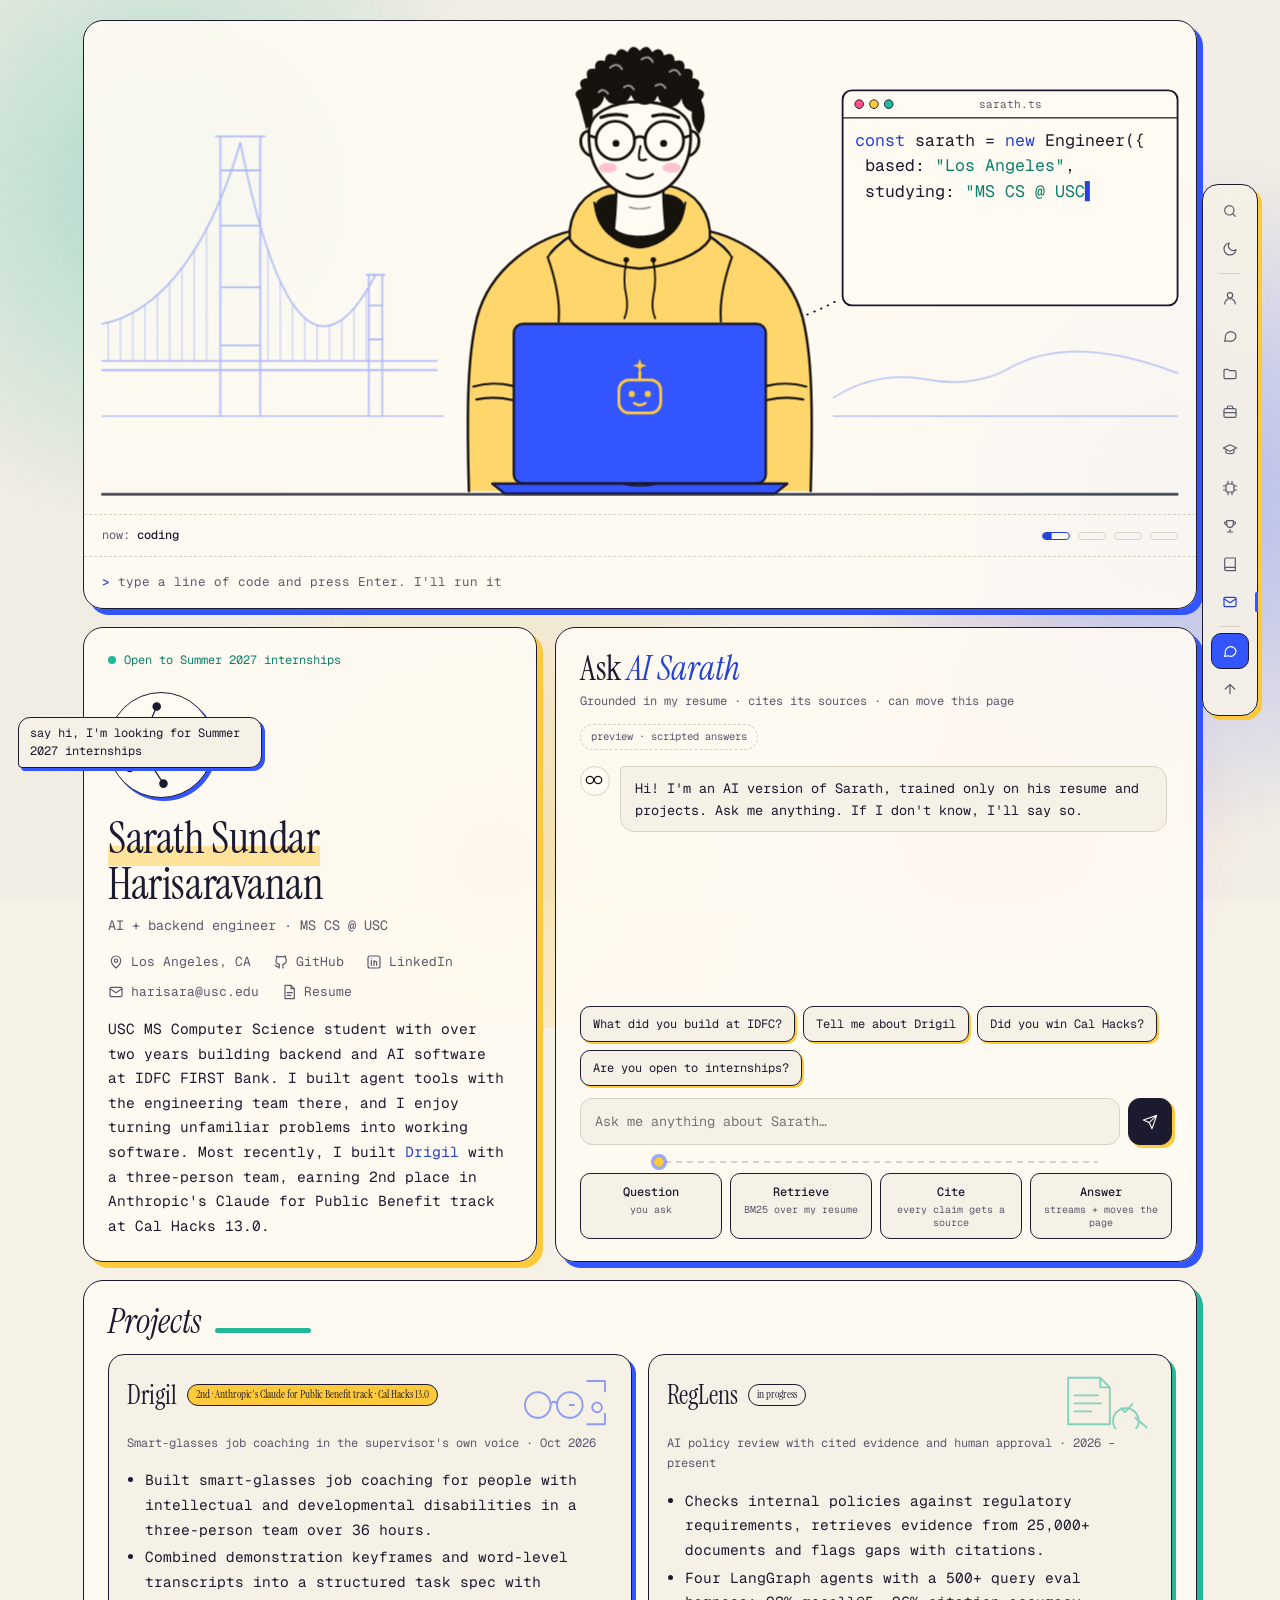
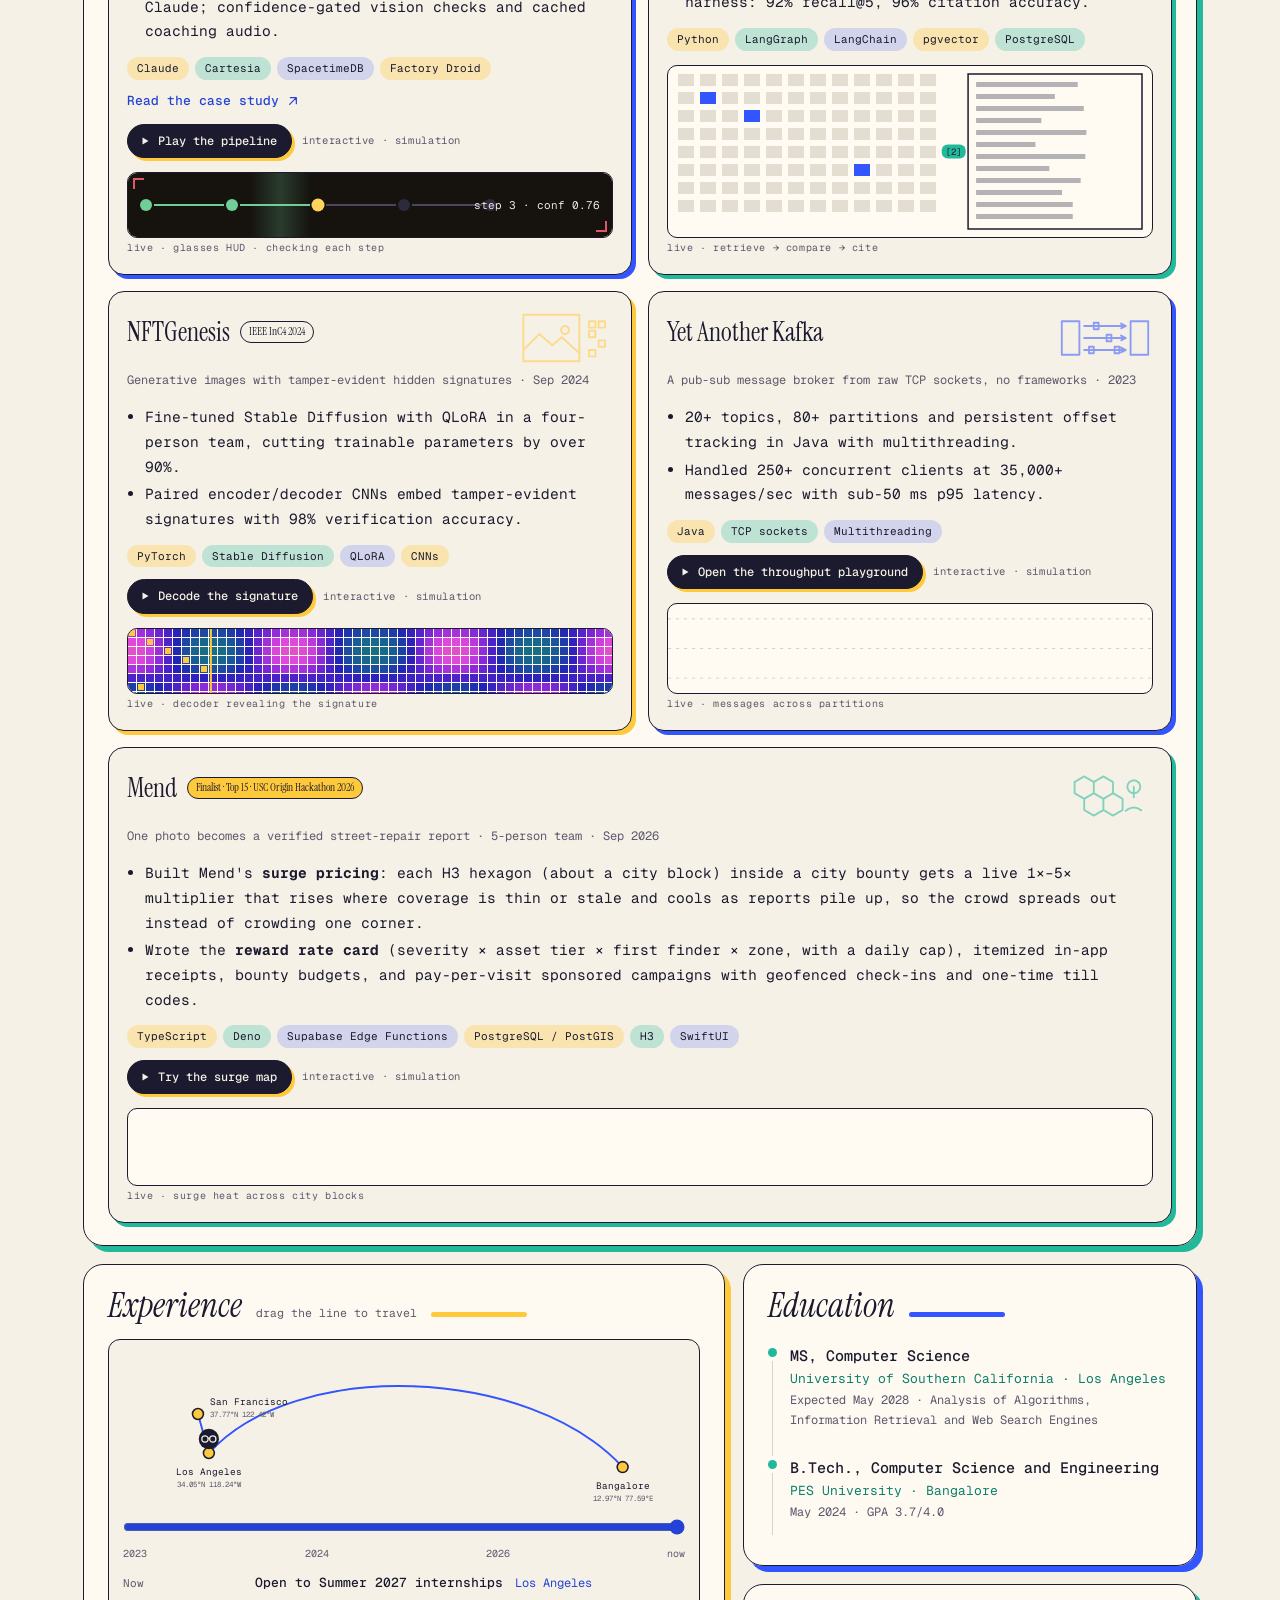
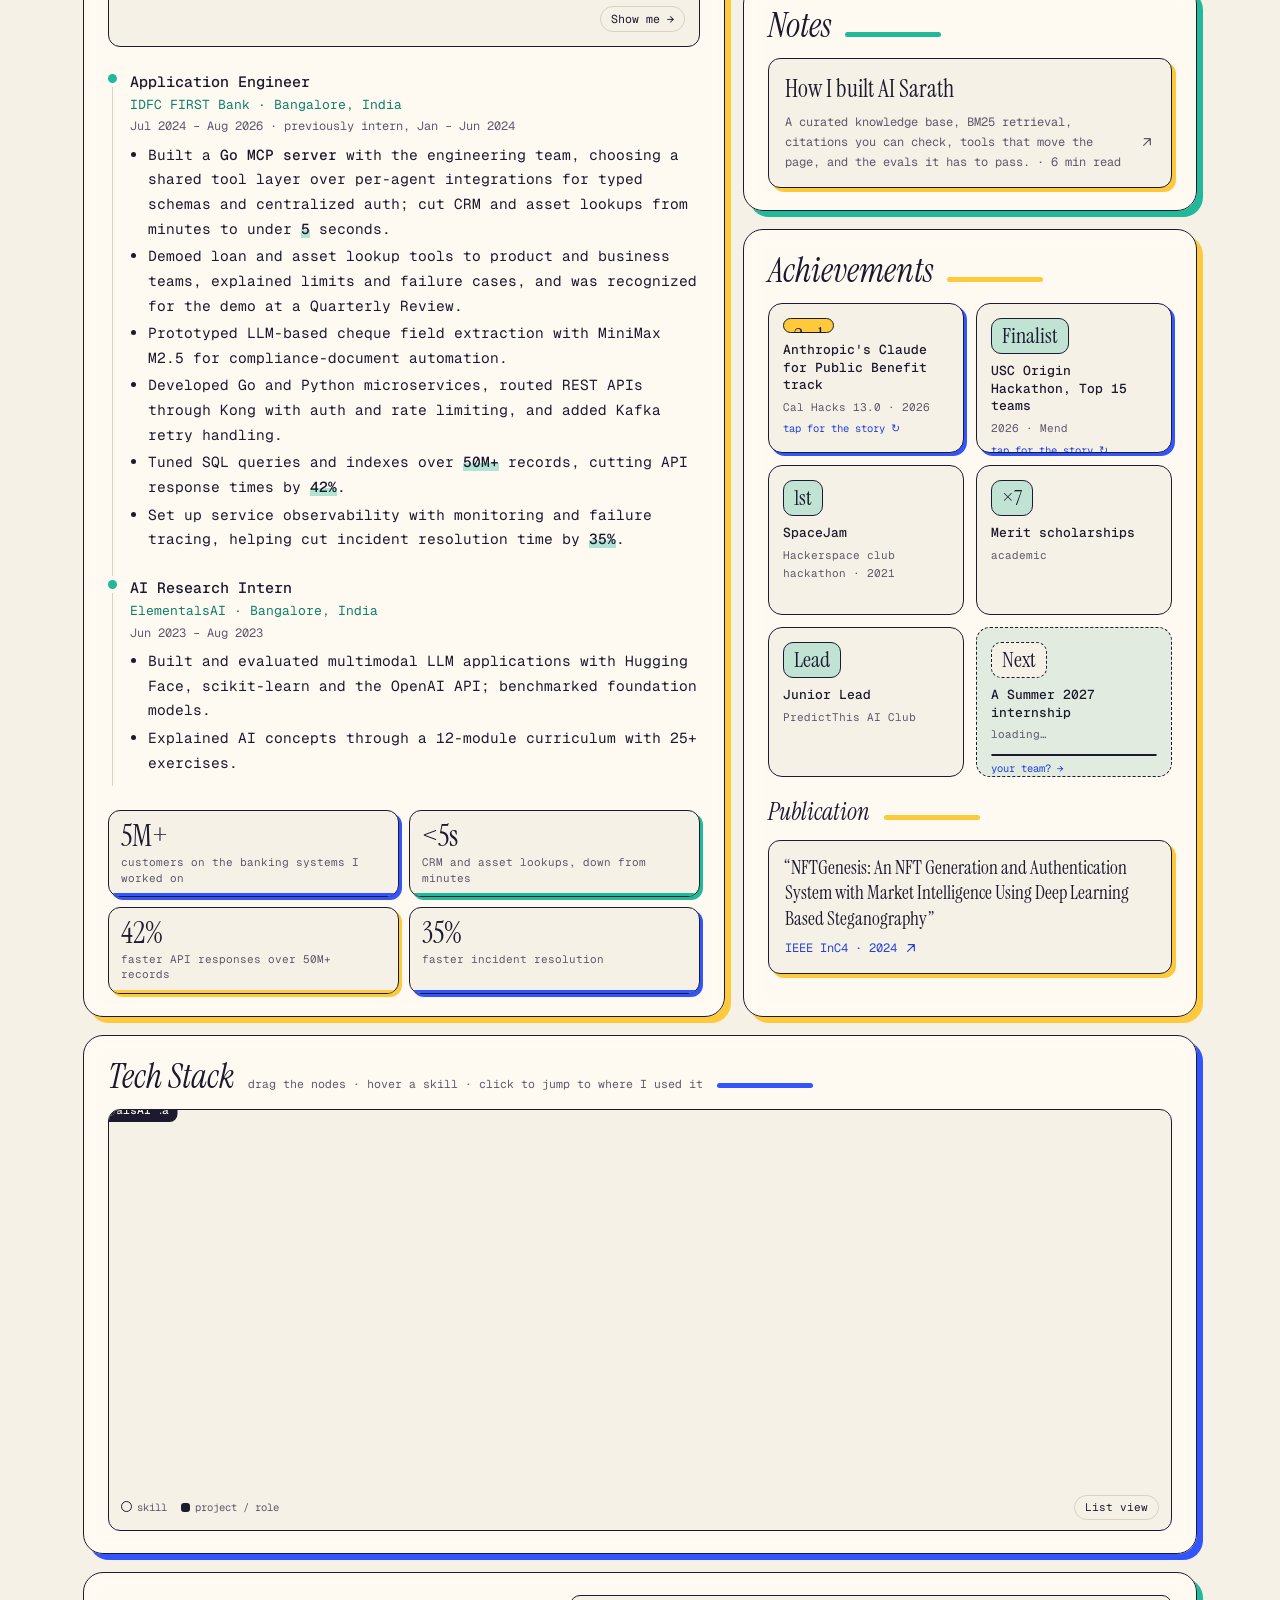
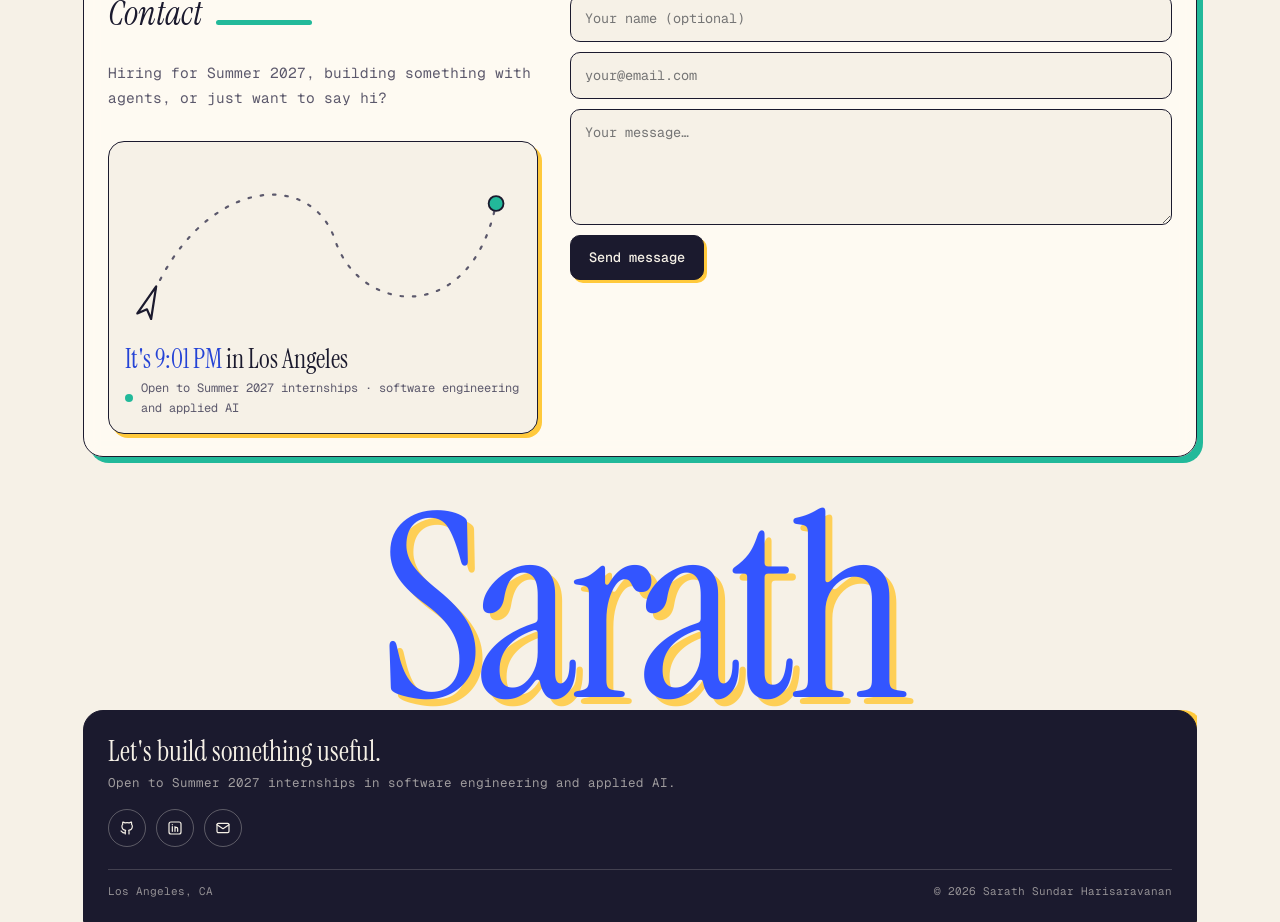
==== commit 8fe1954e: "Restore the site to the SpaceJam rename (b627b91) Reverts 2fd5f17, a6f9468 and bbaad2b: the qualific" ====
--- a/index.html
+++ b/index.html
@@ -3,10 +3,10 @@
 <head>
 <meta charset="utf-8" />
 <meta name="viewport" content="width=device-width, initial-scale=1" />
-<title>Sarath Sundar Harisaravanan · Backend & Applied AI Engineer</title>
+<title>Sarath Sundar Harisaravanan</title>
 <meta name="description" content="Sarath Sundar Harisaravanan: USC MS CS student building backend systems and AI agents. Two years at IDFC FIRST Bank; 2nd place in Anthropic's Claude for Public Benefit track at Cal Hacks 13.0." />
 <meta property="og:title" content="Sarath Sundar Harisaravanan" />
-<meta property="og:description" content="Backend & Applied AI Engineer. USC MS CS; 2+ years building backend services and AI tools at IDFC FIRST Bank. Selected work, evidence and résumé." />
+<meta property="og:description" content="Backend systems and AI agents. Ask AI Sarath, try the live project demos, and see the work." />
 <meta property="og:type" content="profile" />
 <meta property="og:url" content="https://saraths-portfolio.vercel.app/" />
 <meta property="og:image" content="https://saraths-portfolio.vercel.app/og.png" />
@@ -18,11 +18,11 @@
 <link rel="canonical" href="https://saraths-portfolio.vercel.app/" />
 <link rel="alternate" type="text/plain" href="https://saraths-portfolio.vercel.app/llms.txt" title="llms.txt" />
 <link rel="sitemap" type="application/xml" href="https://saraths-portfolio.vercel.app/sitemap.xml" />
-<script type="application/ld+json">{"@context":"https://schema.org","@graph":[{"@type":"ProfilePage","@id":"https://saraths-portfolio.vercel.app/#page","url":"https://saraths-portfolio.vercel.app/","name":"Sarath Sundar Harisaravanan","mainEntity":{"@id":"https://saraths-portfolio.vercel.app/#person"},"dateModified":"2026-11-06"},{"@type":"Person","@id":"https://saraths-portfolio.vercel.app/#person","name":"Sarath Sundar Harisaravanan","url":"https://saraths-portfolio.vercel.app/","image":"https://saraths-portfolio.vercel.app/og.png","email":"mailto:harisara@usc.edu","jobTitle":"Backend & Applied AI Engineer","description":"USC MS Computer Science student building backend systems and AI agents; two years as an Application Engineer at IDFC FIRST Bank.","address":{"@type":"PostalAddress","addressLocality":"Los Angeles","addressRegion":"CA","addressCountry":"US"},"affiliation":{"@type":"CollegeOrUniversity","name":"University of Southern California"},"alumniOf":[{"@type":"CollegeOrUniversity","name":"PES University"},{"@type":"Organization","name":"IDFC FIRST Bank"},{"@type":"Organization","name":"ElementalsAI"}],"hasCredential":[{"@type":"EducationalOccupationalCredential","credentialCategory":"degree","name":"MS Computer Science (expected May 2028)","recognizedBy":{"@type":"CollegeOrUniversity","name":"University of Southern California"}},{"@type":"EducationalOccupationalCredential","credentialCategory":"degree","name":"B.Tech. Computer Science and Engineering (May 2024)","recognizedBy":{"@type":"CollegeOrUniversity","name":"PES University"}}],"knowsAbout":["Backend engineering","Go","Python","SQL","Java","TypeScript","Microservices","Kafka","PostgreSQL","Model Context Protocol (MCP)","AI agents","LangGraph","Retrieval-augmented generation","LLM evaluation","PyTorch"],"award":["2nd place, Anthropic's Claude for Public Benefit track, Cal Hacks 13.0 (2026)","Finalist, Top 15 teams, USC Origin Hackathon (2026)","1st place, SpaceJam, the Hackerspace club hackathon (2021)"],"sameAs":["https://github.com/sarathsundarh","https://linkedin.com/in/sarathsundarh"]},{"@type":"CreativeWork","name":"Drigil","url":"https://devpost.com/software/drigil","creator":{"@id":"https://saraths-portfolio.vercel.app/#person"},"dateCreated":"2026-10","description":"Smart-glasses job coaching in the supervisor's own voice; 2nd place in Anthropic's Claude for Public Benefit track at Cal Hacks 13.0 (three-person team)."},{"@type":"ScholarlyArticle","name":"NFTGenesis: An NFT Generation and Authentication System with Market Intelligence Using Deep Learning Based Steganography","url":"https://ieeexplore.ieee.org/document/10649392","datePublished":"2024","author":{"@id":"https://saraths-portfolio.vercel.app/#person"},"publisher":{"@type":"Organization","name":"IEEE InC4"}},{"@type":"SoftwareSourceCode","name":"Yet Another Kafka","codeRepository":"https://github.com/sarathsundarh/BD_yetanother_kafka","programmingLanguage":"Java","author":{"@id":"https://saraths-portfolio.vercel.app/#person"}},{"@type":"CreativeWork","name":"Mend","url":"https://devpost.com/software/mend-do4rht","dateCreated":"2026-09","description":"One photo becomes a verified street-repair report; finalist, Top 15 teams, USC Origin Hackathon. Sarath built the reward calculation, itemized receipts, bounty budgets and sponsored check-in flows (five-person team)."}]}</script>
+<script type="application/ld+json">{"@context":"https://schema.org","@graph":[{"@type":"ProfilePage","@id":"https://saraths-portfolio.vercel.app/#page","url":"https://saraths-portfolio.vercel.app/","name":"Sarath Sundar Harisaravanan","mainEntity":{"@id":"https://saraths-portfolio.vercel.app/#person"},"dateModified":"2026-11-05"},{"@type":"Person","@id":"https://saraths-portfolio.vercel.app/#person","name":"Sarath Sundar Harisaravanan","url":"https://saraths-portfolio.vercel.app/","image":"https://saraths-portfolio.vercel.app/og.png","email":"mailto:harisara@usc.edu","jobTitle":"Software engineer, backend systems and applied AI","description":"USC MS Computer Science student building backend systems and AI agents; two years as an Application Engineer at IDFC FIRST Bank.","address":{"@type":"PostalAddress","addressLocality":"Los Angeles","addressRegion":"CA","addressCountry":"US"},"affiliation":{"@type":"CollegeOrUniversity","name":"University of Southern California"},"alumniOf":[{"@type":"CollegeOrUniversity","name":"PES University"},{"@type":"Organization","name":"IDFC FIRST Bank"},{"@type":"Organization","name":"ElementalsAI"}],"hasCredential":[{"@type":"EducationalOccupationalCredential","credentialCategory":"degree","name":"MS Computer Science (expected May 2028)","recognizedBy":{"@type":"CollegeOrUniversity","name":"University of Southern California"}},{"@type":"EducationalOccupationalCredential","credentialCategory":"degree","name":"B.Tech. Computer Science and Engineering (May 2024)","recognizedBy":{"@type":"CollegeOrUniversity","name":"PES University"}}],"knowsAbout":["Backend engineering","Go","Python","SQL","Java","TypeScript","Microservices","Kafka","PostgreSQL","Model Context Protocol (MCP)","AI agents","LangGraph","Retrieval-augmented generation","LLM evaluation","PyTorch"],"award":["2nd place, Anthropic's Claude for Public Benefit track, Cal Hacks 13.0 (2026)","Finalist, Top 15 teams, USC Origin Hackathon (2026)","1st place, SpaceJam, the Hackerspace club hackathon (2021)"],"sameAs":["https://github.com/sarathsundarh","https://linkedin.com/in/sarathsundarh"]},{"@type":"CreativeWork","name":"Drigil","url":"https://devpost.com/software/drigil","creator":{"@id":"https://saraths-portfolio.vercel.app/#person"},"dateCreated":"2026-10","description":"Smart-glasses job coaching in the supervisor's own voice; 2nd place in Anthropic's Claude for Public Benefit track at Cal Hacks 13.0 (three-person team)."},{"@type":"ScholarlyArticle","name":"NFTGenesis: An NFT Generation and Authentication System with Market Intelligence Using Deep Learning Based Steganography","url":"https://ieeexplore.ieee.org/document/10649392","datePublished":"2024","author":{"@id":"https://saraths-portfolio.vercel.app/#person"},"publisher":{"@type":"Organization","name":"IEEE InC4"}},{"@type":"SoftwareSourceCode","name":"Yet Another Kafka","codeRepository":"https://github.com/sarathsundarh/BD_yetanother_kafka","programmingLanguage":"Java","author":{"@id":"https://saraths-portfolio.vercel.app/#person"}},{"@type":"CreativeWork","name":"Mend","url":"https://devpost.com/software/mend-do4rht","dateCreated":"2026-09","description":"One photo becomes a verified street-repair report; finalist, Top 15 teams, USC Origin Hackathon. Sarath built the surge pricing and rewards engine (five-person team)."}]}</script>
 <meta name="theme-color" content="#F6F1E7" />
 <link rel="icon" href="data:image/svg+xml,%3Csvg xmlns=%22http://www.w3.org/2000/svg%22 viewBox=%220 0 64 64%22%3E%3Crect width=%2264%22 height=%2264%22 rx=%2214%22 fill=%22%23FFC93C%22/%3E%3Cg fill=%22none%22 stroke=%22%231B1A2E%22 stroke-width=%225%22%3E%3Ccircle cx=%2221%22 cy=%2232%22 r=%2210%22/%3E%3Ccircle cx=%2243%22 cy=%2232%22 r=%2210%22/%3E%3Cpath d=%22M31 31q1-3 2 0%22/%3E%3C/g%3E%3C/svg%3E" />
 <link rel="preconnect" href="https://fonts.googleapis.com" />
-<link href="https://fonts.googleapis.com/css2?family=Geist:wght@400;500;600;700&family=Geist+Mono:wght@400;500&family=Instrument+Serif:ital@0;1&display=swap" rel="stylesheet" />
+<link href="https://fonts.googleapis.com/css2?family=Geist+Mono:wght@400;500&family=Instrument+Serif:ital@0;1&display=swap" rel="stylesheet" />
 <style>
 :root{--paper:#F4F0E8;--ink:#16130F;--muted:#6F6A60;--rule:#D9D2C4;--accent:#9D2235;--gold:#E0A800;--ok:#2F7D4F;--lid:#E7E1D5;--panel:#FBF8F2;--figure:#F4F0E8;--skin:#F4F0E8;--hair:#16130F;--night:#1B2247;--night-a:.13}
 :root[data-theme=dark]{--paper:#121010;--ink:#EFE9DE;--muted:#9C958A;--rule:#2E2A26;--accent:#E0566B;--gold:#FFCC00;--ok:#6FCF97;--lid:#24201D;--panel:#1A1715;--night:#000;--night-a:.35}
@@ -432,7 +432,10 @@
 @keyframes drawDown { from { transform: scaleY(0); } to { transform: scaleY(1); } }
 @keyframes riseIn { from { opacity: .35; translate: 0 18px; } to { opacity: 1; translate: 0 0; } }
 
-
+/* cards lean toward the cursor */
+.proj { transform-style: preserve-3d; will-change: transform; }
+.proj.tilting { transition: transform .08s linear, background .25s; }
+.proj:not(.tilting) { transition: transform .5s cubic-bezier(.2,.8,.2,1), background .25s; }
 
 /* count-up numbers */
 .count { font-variant-numeric: tabular-nums; font-weight: 500; color: var(--ink); }
@@ -597,16 +600,25 @@
 .j-card button { margin-left: auto; font: inherit; font-size: 11.5px; color: var(--ink); background: var(--paper); border: 1px solid var(--rule); border-radius: 999px; padding: 2px 10px; cursor: pointer; }
 .j-card button:hover { border-color: var(--accent); color: var(--accent); }
 .tl-item.j-active { background: color-mix(in srgb, var(--gold) 12%, transparent); border-radius: 10px; box-shadow: -8px 0 0 color-mix(in srgb, var(--gold) 12%, transparent); transition: background .4s; }
-/* ===== achievements: a plain list; stories open with a disclosure button ===== */
-.awards { list-style: none; margin: 0; padding: 0; display: grid; gap: 10px; }
-.award { display: flex; gap: 12px; align-items: flex-start; padding: 0; }
-.award > div { min-width: 0; }
-.award b { display: block; font-weight: 600; font-size: 15px; line-height: 1.35; }
-.award .a-meta { display: block; font-size: 13px; color: var(--muted); }
-.medal { flex: none; min-width: 64px; text-align: center; font-family: 'Instrument Serif', serif; font-size: 20px; line-height: 1; padding: 7px 8px; border-radius: 10px; border: 1px solid var(--rule); background: var(--panel); }
-.medal.gold { background: var(--yellow); color: #1B1A2E; border-color: transparent; }
-.story-btn { margin-top: 4px; padding: 2px 0; font: inherit; font-size: 13px; color: var(--accent); background: none; border: 0; cursor: pointer; text-decoration: underline; text-underline-offset: 3px; }
-.story { margin: 6px 0 2px; font-size: 14px; line-height: 1.55; }
+
+/* ===== achievement cards ===== */
+.awards { display: grid; grid-template-columns: repeat(3, minmax(0, 1fr)); gap: 12px; }
+@media (max-width: 640px) { .awards { grid-template-columns: repeat(2, minmax(0, 1fr)); } }
+.award { position: relative; display: block; width: 100%; height: 150px; padding: 0; border: 0; background: none; font: inherit; color: var(--ink); text-align: left; perspective: 900px; }
+.award .face { position: absolute; inset: 0; display: flex; flex-direction: column; gap: 4px; padding: 14px; border: 1px solid var(--rule); border-radius: 14px; background: var(--paper); backface-visibility: hidden; -webkit-backface-visibility: hidden; transition: transform .6s cubic-bezier(.3,1.2,.5,1); overflow: hidden; }
+.award .face b { font-weight: 500; font-size: 13px; line-height: 1.35; }
+.award .a-meta { font-size: 11px; color: var(--muted); }
+.award .a-hint { margin-top: auto; font-size: 10.5px; color: var(--accent); }
+.award .back { transform: rotateY(180deg); background: var(--ink); color: var(--paper); border-color: var(--ink); font-size: 12px; line-height: 1.5; }
+.award .back b { color: #FFE07A; }
+.award .a-link { margin-top: auto; color: #FFE07A; font-size: 11.5px; text-decoration: underline; text-underline-offset: 3px; cursor: pointer; }
+.award.flip { cursor: pointer; }
+.award.flip:hover .front { border-color: var(--accent); transform: translateY(-2px); }
+.award.flipped .front { transform: rotateY(-180deg); }
+.award.flipped .back { transform: rotateY(0deg); }
+.medal { align-self: flex-start; font-family: 'Instrument Serif', serif; font-size: 22px; line-height: 1; padding: 6px 10px; border-radius: 10px; border: 1px solid var(--rule); background: var(--panel); margin-bottom: 4px; }
+.medal.gold { background: color-mix(in srgb, var(--gold) 30%, var(--paper)); border-color: color-mix(in srgb, var(--gold) 60%, transparent); }
+@media (prefers-reduced-motion: reduce) { .award .face { transition: none; } }
 
 /* ====================================================================
    RISO THEME + BENTO LAYOUT
@@ -983,234 +995,6 @@
 }
 .medal.gold { font-size: 22px; padding: 6px 10px; border-radius: 10px; line-height: 1; }
 @media (max-width: 640px) { .proj .tags span { flex: none; white-space: nowrap; } }
-/* ====================================================================
-   CALM LAYER (Nov 2026 review): qualifications first, readable type,
-   one border per surface, labeled navigation, evidence on every card.
-   Loaded last, so it wins over the earlier riso and mobile layers.
-   ==================================================================== */
-
-/* ---------- type: a readable sans for reading, serif for display, mono for small labels ---------- */
-html, body { font-family: 'Geist', ui-sans-serif, system-ui, -apple-system, 'Segoe UI', sans-serif; }
-body { font-size: 15.5px; line-height: 1.6; }
-.tagline, .when, .a-meta, .demo-tag, h2.sec .hint, kbd, .bar, .sim, .flow-steps span, .foot-meta, .chip, .tags span { font-family: 'Geist Mono', ui-monospace, monospace; }
-.vh { position: absolute !important; width: 1px; height: 1px; overflow: hidden; clip: rect(0 0 0 0); white-space: nowrap; }
-.skip { position: fixed; left: 12px; top: -60px; z-index: 200; padding: 10px 14px; border-radius: 10px; background: var(--ink); color: var(--paper); font-weight: 600; }
-.skip:focus { top: 12px; text-decoration: none; }
-html { scroll-padding-top: 76px; }
-
-/* ---------- surfaces: one hairline border, no colored offset shadows ---------- */
-:root { --line: color-mix(in srgb, var(--ink) 16%, transparent); }
-.tile { border: 1px solid var(--line) !important; box-shadow: 0 1px 2px rgba(20, 18, 40, .04); border-radius: 18px; padding: 28px; }
-.blob { opacity: calc(var(--blob-a) * .55); }
-.proj, .pub, .journey, .constellation, .imp, .la-card, .flow-steps li, .fields input, .fields textarea, .ask-input input, .suggest button, .medal, .award .face { box-shadow: none !important; }
-.journey, .constellation, .imp { border: 1px solid var(--line) !important; }
-h2.sec { font-family: 'Instrument Serif', serif; font-style: normal; font-size: 36px; margin: 0 0 6px; }
-h2.sec::after { display: none !important; }
-h2.sec .hint { font-size: 12px; }
-.sec-sub { margin: 0 0 20px; color: var(--muted); max-width: 70ch; }
-.sub-h { font-family: 'Instrument Serif', serif; font-weight: 400; font-size: 26px; margin: 28px 0 12px; }
-
-/* ---------- top bar ---------- */
-.topbar { position: sticky; top: 0; z-index: 60; display: flex; align-items: center; gap: 16px; padding: 10px max(16px, calc((100% - 1240px) / 2)); background: color-mix(in srgb, var(--paper) 88%, transparent); backdrop-filter: blur(10px); -webkit-backdrop-filter: blur(10px); border-bottom: 1px solid var(--line); }
-.brand { font-family: 'Instrument Serif', serif; font-size: 24px; line-height: 1; color: var(--ink); white-space: nowrap; }
-.brand span { color: var(--muted); }
-.brand:hover { text-decoration: none; }
-.topnav { display: flex; gap: 2px; margin-left: auto; }
-.topnav a { padding: 8px 12px; border-radius: 10px; color: var(--ink); font-size: 14.5px; font-weight: 500; white-space: nowrap; }
-.topnav a:hover { background: color-mix(in srgb, var(--ink) 7%, transparent); text-decoration: none; }
-.topnav a.active { color: var(--accent); background: color-mix(in srgb, var(--accent) 10%, transparent); }
-.top-tools { display: flex; gap: 6px; }
-.top-tools button { height: 38px; min-width: 38px; padding: 0 10px; display: inline-flex; align-items: center; gap: 6px; border-radius: 10px; border: 1px solid var(--line); background: transparent; color: var(--ink); cursor: pointer; font: inherit; font-size: 12px; }
-.top-tools button:hover { background: color-mix(in srgb, var(--ink) 7%, transparent); }
-.top-tools svg, .btn svg, .pause svg, .foot-links svg { width: 16px; height: 16px; fill: none; stroke: currentColor; stroke-width: 1.8; stroke-linecap: round; stroke-linejoin: round; flex: none; }
-.top-tools kbd { font-size: 11px; color: var(--muted); }
-#theme .i-dark { display: none; }
-:root[data-theme=dark] #theme .i-dark { display: block; } :root[data-theme=dark] #theme .i-light { display: none; }
-@media (prefers-color-scheme: dark) { :root:not([data-theme=light]) #theme .i-dark { display: block; } :root:not([data-theme=light]) #theme .i-light { display: none; } }
-.dock, .fab, .up-fab, .chat-fab { display: none !important; }
-.wrap { padding-top: 20px; }
-
-/* ---------- buttons ---------- */
-.cta { display: flex; flex-wrap: wrap; gap: 10px; }
-.btn { display: inline-flex; align-items: center; gap: 8px; min-height: 44px; padding: 0 18px; border-radius: 12px; border: 1px solid var(--ink); color: var(--ink); background: transparent; font-weight: 600; font-size: 15px; }
-.btn:hover { text-decoration: none; background: color-mix(in srgb, var(--ink) 7%, transparent); }
-.btn.primary { background: var(--ink); color: var(--paper); }
-.btn.primary:hover { background: color-mix(in srgb, var(--ink) 85%, var(--accent)); }
-
-/* ---------- intro: qualifications first, illustration second ---------- */
-.t-hero { display: grid; grid-template-columns: minmax(0, 1.25fr) minmax(0, 1fr); gap: 32px; align-items: center; padding: 36px !important; overflow: hidden; }
-.intro .open { display: inline-flex; align-items: center; gap: 8px; margin: 0 0 14px; padding: 5px 12px; border-radius: 999px; background: color-mix(in srgb, var(--mint) 16%, transparent); color: var(--mint-ink); font-size: 13.5px; font-weight: 500; white-space: normal; }
-.intro .open i { flex: none; width: 8px; height: 8px; border-radius: 50%; background: var(--mint); }
-.intro h1 { padding: 0; font-family: 'Instrument Serif', serif; font-weight: 400; font-size: clamp(38px, 4.6vw, 62px); line-height: 1.02; letter-spacing: -.01em; margin: 0; }
-.intro .role { margin: 10px 0 0; font-size: clamp(18px, 1.7vw, 22px); font-weight: 600; color: var(--ink); }
-.intro .pitch { margin: 14px 0 0; font-size: 17px; line-height: 1.6; max-width: 60ch; }
-.proof { list-style: none; margin: 18px 0 22px; padding: 0; display: grid; gap: 8px; }
-.proof li { position: relative; padding-left: 20px; font-size: 15.5px; }
-.proof li::before { content: ''; position: absolute; left: 2px; top: .62em; width: 8px; height: 8px; border-radius: 2px; background: var(--accent); }
-.proof b { font-weight: 600; }
-.intro .meta { display: flex; flex-wrap: wrap; gap: 6px 20px; margin: 18px 0 0; font-size: 14px; }
-.intro .meta svg { width: 16px; height: 16px; fill: none; stroke: currentColor; stroke-width: 1.8; }
-.art { margin: 0; border: 1px solid var(--line); border-radius: 16px; overflow: hidden; background: var(--paper); }
-.t-hero .art .banner { padding: 10px 10px 0 !important; border-bottom: 1px solid var(--line); }
-.t-hero .art .bar { padding: 8px 12px; border: 0; gap: 10px; font-size: 12px; }
-.pause { display: inline-flex; align-items: center; gap: 6px; min-height: 32px; padding: 0 10px; border-radius: 8px; border: 1px solid var(--line); background: transparent; color: var(--ink); font: inherit; font-size: 12px; cursor: pointer; }
-.pause:hover { background: color-mix(in srgb, var(--ink) 7%, transparent); }
-.motion-off .blob, .motion-off .flow-dot, .motion-off .imp::after, .motion-off .la-sub .dot { animation-play-state: paused !important; }
-
-/* ---------- projects ---------- */
-.t-projects { grid-column: 1 / -1; }
-.projects { display: grid; gap: 16px; align-items: stretch; }
-.projects.featured { grid-template-columns: repeat(3, minmax(0, 1fr)); }
-.projects.more { grid-template-columns: repeat(2, minmax(0, 1fr)); }
-.proj { display: flex; flex-direction: column; margin: 0; padding: 22px; border: 1px solid var(--line) !important; border-radius: 16px; background: var(--paper); cursor: default; transform: none !important; }
-.proj:hover, .proj:focus-within { background: var(--paper); border-color: color-mix(in srgb, var(--ink) 35%, transparent) !important; }
-.proj:has(.demo:not([hidden])) { grid-column: 1 / -1; }
-#p-mend { grid-column: auto; }
-#p-mend:has(.demo:not([hidden])) { grid-column: 1 / -1; }
-.proj-top { align-items: center; }
-.proj h3 { font-family: 'Instrument Serif', serif; font-weight: 400; font-size: 30px; line-height: 1.1; margin: 0; }
-.proj .doodle { width: 76px; height: 44px; opacity: .45; }
-.badges { margin: 8px 0 0; display: flex; flex-wrap: wrap; gap: 6px; }
-.badges .gold, .badges .chip { font-size: 12px; line-height: 1.35; padding: 3px 9px; border-radius: 8px; white-space: normal; border: 1px solid var(--line); }
-.badges .gold { background: var(--yellow) !important; color: #1B1A2E !important; border-color: transparent !important; font-weight: 600; font-family: 'Geist', sans-serif; }
-.badges .chip { background: transparent; color: var(--ink); }
-.proj .tagline { margin: 10px 0 0; font-size: 12.5px; color: var(--muted); line-height: 1.5; }
-.proj .outcome { margin: 10px 0 0; font-size: 16px; line-height: 1.55; }
-.proj .tags { margin-top: 14px; flex-wrap: wrap !important; overflow: visible !important; mask-image: none !important; -webkit-mask-image: none !important; }
-.proj .tags span, .tags span { font-size: 11.5px; padding: 2px 8px; border-radius: 6px; border: 0; background: color-mix(in srgb, var(--ink) 6%, transparent) !important; color: var(--muted); white-space: nowrap; }
-.actions { display: flex; flex-wrap: wrap; gap: 8px; margin-top: auto; padding-top: 18px; }
-.details { min-height: 42px; padding: 0 16px; border-radius: 10px; border: 1px solid var(--ink); background: var(--ink); color: var(--paper); font: inherit; font-size: 14.5px; font-weight: 600; cursor: pointer; }
-.details:hover { background: color-mix(in srgb, var(--ink) 85%, var(--accent)); }
-.try { min-height: 42px; padding: 0 14px; border-radius: 10px; border: 1px solid var(--line) !important; background: transparent !important; color: var(--ink) !important; box-shadow: none !important; font: inherit; font-size: 14px; display: inline-flex; align-items: center; gap: 6px; }
-.try:hover { transform: none !important; background: color-mix(in srgb, var(--ink) 6%, transparent) !important; }
-.try[aria-expanded="true"] { border-color: var(--ink) !important; background: color-mix(in srgb, var(--accent) 10%, transparent) !important; }
-.try svg { width: 14px; height: 14px; fill: currentColor; stroke: none; }
-.demo { margin-top: 14px; border: 1px dashed var(--line); }
-.peek, .proj .demo-row::after { display: none !important; }
-
-/* details panel */
-.case-panel { width: min(760px, 100%); padding: 32px; border: 1px solid var(--line); box-shadow: 0 24px 60px rgba(0,0,0,.18); }
-.case-panel h3 { font-size: 40px; padding-right: 48px; }
-.case-panel .outcome { font-size: 17px; margin: 12px 0 0; }
-.case-panel .tagline { color: var(--muted); font-size: 13px; margin: 8px 0 0; }
-.ev { margin: 20px 0 0; display: grid; gap: 4px; }
-.ev dt { margin-top: 14px; font-size: 12px; font-weight: 600; letter-spacing: .06em; text-transform: uppercase; color: var(--accent); }
-.ev dt:first-child { margin-top: 0; }
-.ev dd { margin: 0; font-size: 15.5px; line-height: 1.6; }
-.ev ul { margin: 2px 0 0; padding-left: 18px; }
-.ev li { margin: 4px 0; }
-.case-panel .links { display: flex; flex-wrap: wrap; gap: 18px; margin: 20px 0 0; }
-.case-panel .tags { margin-top: 18px; }
-
-/* ---------- CTA strip ---------- */
-.t-cta { grid-column: 1 / -1; display: flex; flex-wrap: wrap; align-items: center; justify-content: space-between; gap: 16px; padding: 22px 28px !important; background: color-mix(in srgb, var(--accent) 7%, var(--panel)) !important; }
-.t-cta p { margin: 0; font-size: 17px; }
-
-/* ---------- experience ---------- */
-.t-experience { grid-column: span 7; }
-.tl-item h3 { font-size: 18px; font-weight: 600; }
-.org { font-size: 14.5px; }
-.when { font-size: 12.5px; }
-.tl li { font-size: 15px; margin: 6px 0; }
-.tl li b { font-weight: 600; }
-.count { background: none !important; font-weight: 600; }
-.journey { margin-top: 20px; }
-.t-col { grid-column: span 5; }
-
-/* ---------- ask ---------- */
-.t-ask { grid-column: 1 / -1; display: grid; grid-template-columns: minmax(0, 1fr) minmax(0, 1.6fr); gap: 32px; background: color-mix(in srgb, var(--panel) 92%, transparent) !important; }
-.ask-intro { margin: 0 0 12px; font-size: 15.5px; }
-.ask-side .demo-tag { display: inline-block; font-size: 11.5px; border-style: solid; border-color: var(--line); white-space: normal; }
-.ask-side .demo-tag.is-live { color: var(--mint-ink); }
-.flow-steps.how { list-style: none; margin: 18px 0; padding: 0; display: grid; grid-template-columns: none; gap: 8px; counter-reset: s; }
-.flow-steps.how li { text-align: left; padding: 10px 12px; border: 1px solid var(--line); border-radius: 10px; background: var(--paper); font-size: 14px; }
-.flow-steps.how b { display: inline; font-size: 14px; font-weight: 600; margin-right: 6px; }
-.flow-steps.how span { display: inline; font-size: 12.5px; }
-.ask-main { display: flex; flex-direction: column; min-width: 0; }
-.t-ask .chat { margin-top: 0; max-height: 460px; min-height: 220px; }
-.msg .bubble-t { font-size: 15px; max-width: 92%; border-color: var(--line); }
-.suggest button { font-size: 13.5px; border: 1px solid var(--line) !important; border-radius: 10px; }
-.suggest button:hover { border-color: var(--ink) !important; transform: none; }
-.ask-input input { font-size: 15px; border: 1px solid var(--line); padding: 12px 14px; }
-.ask-input input:focus { border-color: var(--ink); }
-.ask-input button { box-shadow: none !important; }
-
-/* ---------- stack, notes, achievements ---------- */
-.t-stack { grid-column: span 8; }
-.t-notes { grid-column: span 4; display: flex; flex-direction: column; gap: 12px; }
-.pub { border: 1px solid var(--line) !important; }
-.pub.note span { font-size: 22px; }
-.pub small { color: var(--muted); font-size: 13px; }
-.constellation canvas { height: 360px; }
-.stack button { font-size: 13px; }
-
-/* ---------- contact ---------- */
-.t-contact { grid-column: 1 / -1; display: grid; grid-template-columns: minmax(0, 1fr) minmax(0, 1.3fr); gap: 32px; }
-.contact-side p { margin: 0 0 16px; font-size: 16px; }
-.la-time { font-size: 20px !important; margin-top: 18px !important; }
-.contact { margin-top: 0; min-height: 0; }
-.fields { gap: 6px; }
-.fields label { font-size: 14px; font-weight: 600; margin-top: 8px; }
-.fields label:first-child { margin-top: 0; }
-.fields .opt { font-weight: 400; color: var(--muted); }
-.fields input, .fields textarea { border: 1px solid var(--line) !important; font-size: 15px; padding: 11px 13px; }
-.fields input:focus, .fields textarea:focus { border-color: var(--ink) !important; }
-.send { margin-top: 12px; min-height: 44px; border-radius: 12px; font-weight: 600; font-size: 15px; box-shadow: none !important; align-self: flex-start; padding: 0 18px; }
-.form-note { margin: 6px 0 0; font-size: 13px; color: var(--muted); }
-
-/* ---------- footer ---------- */
-.wordmark { text-shadow: none !important; color: color-mix(in srgb, var(--blue) 70%, transparent); }
-.foot { box-shadow: none !important; border: 0 !important; }
-.foot-links { flex-wrap: wrap; }
-.foot-links a { width: auto; height: 40px; padding: 0 14px; border-radius: 10px; display: inline-flex; gap: 8px; font-size: 14px; }
-
-/* ---------- companion only where there's empty margin ---------- */
-@media (max-width: 1559px) { .companion, .c-bubble { display: none !important; } }
-
-/* ---------- tablet ---------- */
-@media (max-width: 1100px) {
-  .projects.featured { grid-template-columns: repeat(2, minmax(0, 1fr)); }
-  .t-hero { grid-template-columns: minmax(0, 1fr); }
-  .art { max-width: 560px; }
-  .t-experience, .t-col, .t-stack, .t-notes { grid-column: 1 / -1; }
-}
-@media (max-width: 860px) {
-  .t-ask, .t-contact { grid-template-columns: minmax(0, 1fr); gap: 18px; }
-  .projects.featured, .projects.more { grid-template-columns: minmax(0, 1fr); }
-}
-
-/* ---------- phones ---------- */
-@media (max-width: 640px) {
-  body { font-size: 15px; }
-  .topbar { gap: 8px; padding: 8px 12px; }
-  .brand { font-size: 20px; }
-  .brand span, .wide-only { display: none !important; }
-  .topnav { gap: 0; }
-  .topnav a { padding: 8px 7px; font-size: 13.5px; }
-  .top-tools button { height: 34px; min-width: 34px; padding: 0 8px; }
-  .wrap { width: calc(100% - 24px); padding-top: 12px; }
-  .tile { padding: 20px 16px !important; border-radius: 14px; }
-  .t-hero { gap: 20px; }
-  .intro .pitch { font-size: 16px; }
-  .cta .btn { flex: 1 1 auto; justify-content: center; }
-  .art .banner { max-height: 220px; }
-  h2.sec { font-size: 30px; }
-  .proj { padding: 18px 16px; }
-  .proj h3 { font-size: 27px; }
-  .proj .doodle { display: none; }
-  .actions .details, .actions .try { flex: 1 1 100%; justify-content: center; }
-  .t-ask .chat { max-height: none; min-height: 0; overflow: visible; }
-  .suggest { flex-wrap: wrap !important; overflow: visible !important; margin-inline: 0 !important; padding: 0 !important; }
-  .msg .bubble-t { max-width: 100%; }
-  .t-cta { padding: 18px 16px !important; }
-  .case-panel { padding: 24px 18px; }
-  .case-panel h3 { font-size: 32px; }
-  .overlay { padding: 10px; }
-  .foot-links a { flex: 1 1 40%; justify-content: center; }
-}
-html, body { overflow-x: clip; }
-.awards { grid-template-columns: minmax(0, 1fr) !important; } .award { height: auto !important; }
-.awards { align-content: start; } .medal { width: 76px; min-width: 0; }
 </style>
 </head>
 <body>
@@ -1237,59 +1021,18 @@
     <symbol id="i-menu" viewBox="0 0 24 24"><path d="M4 7h16M4 12h16M4 17h16"/></symbol>
     <symbol id="i-search" viewBox="0 0 24 24"><circle cx="11" cy="11" r="7"/><path d="M20 20l-3.5-3.5"/></symbol>
     <symbol id="i-play" viewBox="0 0 24 24"><path d="M7 5l12 7-12 7z"/></symbol>
-    <symbol id="i-pause" viewBox="0 0 24 24"><path d="M9 5v14M15 5v14"/></symbol>
-    <symbol id="i-dl" viewBox="0 0 24 24"><path d="M12 4v11M7 10l5 5 5-5M5 20h14"/></symbol>
     <symbol id="i-book" viewBox="0 0 24 24"><path d="M4 19.5A2.5 2.5 0 0 1 6.5 17H20V3H6.5A2.5 2.5 0 0 0 4 5.5z"/><path d="M4 19.5A2.5 2.5 0 0 0 6.5 22H20v-5"/></symbol>
   </defs>
 </svg>
 
-<a class="skip" href="#main">Skip to content</a>
 <div class="bg-blobs" aria-hidden="true"><i class="blob b1"></i><i class="blob b2"></i><i class="blob b3"></i><i class="blob b4"></i></div>
 <div class="grain" aria-hidden="true"></div>
-
-<header class="topbar" id="topbar">
-  <a class="brand" href="#top" aria-label="Sarath Sundar Harisaravanan, back to top">Sarath<span> Sundar H.</span></a>
-  <nav class="topnav" aria-label="Primary">
-    <a href="#projects">Work</a>
-    <a href="#experience">Experience</a>
-    <a class="wide-only" href="#ask">Ask AI</a>
-    <a href="resume.pdf" target="_blank" rel="noopener">Résumé</a>
-    <a href="#contact">Contact</a>
-  </nav>
-  <div class="top-tools">
-    <button id="kbtn" class="wide-only" type="button" aria-label="Search the site (Ctrl or Command + K)"><svg><use href="#i-search"/></svg><kbd>⌘K</kbd></button>
-    <button id="theme" type="button" aria-label="Switch between light and dark theme"><svg class="i-light"><use href="#i-moon"/></svg><svg class="i-dark"><use href="#i-sun"/></svg></button>
-  </div>
-</header>
-
 <div class="wrap" id="top">
+  <!-- ============ HERO ============ -->
   <main id="main">
   <div class="bento">
-
-  <!-- ============ INTRO ============ -->
-  <section class="tile t-hero" id="about" aria-labelledby="hero-name">
-    <div class="intro">
-      <p class="open"><i aria-hidden="true"></i> Seeking Summer 2027 internships · software engineering &amp; applied AI</p>
-      <h1 id="hero-name">Sarath Sundar Harisaravanan</h1>
-      <p class="role">Backend &amp; Applied AI Engineer</p>
-      <p class="pitch">USC MS Computer Science student with 2+ years of experience building backend services and AI tools at IDFC FIRST Bank. My work includes Go and Python services, SQL performance improvements, and agent tools for banking workflows.</p>
-      <ul class="proof">
-        <li><b>Go MCP server at IDFC FIRST Bank</b>, built with the engineering team: CRM and asset-management lookups went from minutes to under 5 seconds.</li>
-        <li><b>2nd place, Anthropic's Claude for Public Benefit track</b> at Cal Hacks 13.0 for <a href="pages/drigil.html">Drigil</a> (three-person team).</li>
-      </ul>
-      <div class="cta">
-        <a class="btn primary" href="#projects">View selected work</a>
-        <a class="btn" href="resume.pdf" target="_blank" rel="noopener"><svg><use href="#i-dl"/></svg>Download résumé</a>
-        <a class="btn" href="mailto:harisara@usc.edu"><svg><use href="#i-mail"/></svg>Email me</a>
-      </div>
-      <p class="meta">
-        <span><svg><use href="#i-pin"/></svg>Los Angeles, CA</span>
-        <a href="https://github.com/sarathsundarh" target="_blank" rel="noreferrer"><svg><use href="#i-gh"/></svg>GitHub</a>
-        <a href="https://linkedin.com/in/sarathsundarh" target="_blank" rel="noreferrer"><svg><use href="#i-in"/></svg>LinkedIn</a>
-      </p>
-    </div>
-    <figure class="art">
-      <div class="banner" id="banner"></div>
+  <div class="tile t-hero">
+  <div class="banner" id="banner"></div>
   <template id="scene-tpl"><svg class="scene" viewBox="-1150 -60 3500 1560" xmlns="http://www.w3.org/2000/svg" role="img" aria-label="Illustration of Sarath opening a laptop and coding, with the Golden Gate Bridge behind him">
   <defs><clipPath id="lenses"><circle cx="445" cy="318" r="51"/><circle cx="585" cy="318" r="51"/></clipPath></defs>
   
@@ -1445,188 +1188,193 @@
     <g class="splat"><path d="M0 -60 v-26 M42 -42 l18 -18 M60 0 h26 M42 42 l18 18 M0 60 v26 M-42 42 l-18 18 M-60 0 h-26 M-42 -42 l-18 -18"/></g>
   </g>
 </svg></template>
-      <figcaption class="bar">
-        <span class="now" aria-live="polite">now: <b id="now">coding</b></span>
-        <span class="dots" id="dots" role="tablist" aria-label="Illustration scenes"></span>
-        <button class="pause" id="heroPause" type="button" aria-pressed="false"><svg><use href="#i-pause"/></svg><span>Pause animation</span></button>
-      </figcaption>
-    </figure>
+  <div class="bar">
+    <span class="now" aria-live="polite">now: <b id="now">coding</b></span>
+    <span class="dots" id="dots" role="tablist" aria-label="Hero scenes"></span>
+  </div>
+  <form class="runline" id="runline" autocomplete="off">
+    <label for="runInput">&gt;</label>
+    <input id="runInput" maxlength="48" placeholder="type a line of code and press Enter. I'll run it" aria-label="Type a line of code for the character to run" spellcheck="false" />
+  </form>
+  </div>
+
+  <!-- ============ PROFILE ============ -->
+  <div class="tile t-about">
+  <section class="row profile" id="about" data-section="About">
+    <div class="avatar" aria-hidden="true"><canvas id="swarm"></canvas></div>
+    <div class="who">
+      <h1>Sarath Sundar Harisaravanan</h1>
+      <p class="role">AI + backend engineer · MS CS @ USC</p>
+    </div>
+    <span class="open"><i></i> Open to Summer 2027 internships</span>
   </section>
-
-  <!-- ============ SELECTED WORK ============ -->
-  <section class="tile t-projects" id="projects" data-section="Projects" aria-labelledby="work-h">
-    <h2 class="sec" id="work-h">Selected work</h2>
-    <p class="sec-sub">Three projects with public evidence first. Each one opens a details panel with my contribution, the evidence, how results were measured, and what's still missing.</p>
-    <div class="projects featured">
-
-      <article class="proj" id="p-drigil" data-skills="Claude LLM APIs Agents" aria-labelledby="t-drigil">
+  <div class="row meta">
+    <span><svg><use href="#i-pin"/></svg>Los Angeles, CA</span>
+    <a href="https://github.com/sarathsundarh" target="_blank" rel="noreferrer"><svg><use href="#i-gh"/></svg>GitHub</a>
+    <a href="https://linkedin.com/in/sarathsundarh" target="_blank" rel="noreferrer"><svg><use href="#i-in"/></svg>LinkedIn</a>
+    <a href="mailto:harisara@usc.edu"><svg><use href="#i-mail"/></svg>harisara@usc.edu</a>
+    <a href="#" onclick="return false"><svg><use href="#i-paper"/></svg>Resume</a>
+  </div>
+  <div class="row bio reveal">
+    <p>USC MS Computer Science student with over two years building backend and AI software at IDFC FIRST Bank. I built agent tools with the engineering team there, and I enjoy turning unfamiliar problems into working software. Most recently, I built <a href="https://devpost.com/software/drigil" target="_blank" rel="noreferrer">Drigil</a> with a three-person team, earning 2nd place in Anthropic's Claude for Public Benefit track at Cal Hacks 13.0.</p>
+  </div>
+  </div>
+
+  <!-- ============ ASK AI SARATH ============ -->
+  <section class="tile t-ask row ask" id="ask" data-section="Ask AI Sarath">
+    <div class="ask-head">
+      <div>
+        <h2>Ask <em>AI Sarath</em></h2>
+        <p class="sub">Grounded in my resume · cites its sources · can move this page</p>
+      </div>
+      <span class="demo-tag" id="chatMode">preview · scripted answers</span>
+    </div>
+    <div class="chat" id="chat" aria-live="polite">
+      <div class="msg ai"><span class="av" aria-hidden="true"></span><div class="bubble-t">Hi! I'm an AI version of Sarath, trained only on his resume and projects. Ask me anything. If I don't know, I'll say so.</div></div>
+    </div>
+    <div class="suggest" id="suggest">
+      <button data-q="0">What did you build at IDFC?</button>
+      <button data-q="1">Tell me about Drigil</button>
+      <button data-q="2">Did you win Cal Hacks?</button>
+      <button data-q="3">Are you open to internships?</button>
+    </div>
+    <form class="ask-input" id="askForm">
+      <input id="askBox" placeholder="Ask me anything about Sarath…" autocomplete="off" aria-label="Ask AI Sarath" />
+      <button type="submit" aria-label="Send"><svg><use href="#i-send"/></svg></button>
+    </form>
+    <div class="flow" aria-label="How an answer is made: your question, retrieve facts from my resume, cite the sources, stream the answer">
+      <div class="flow-track" aria-hidden="true"><i class="flow-dot"></i><i class="flow-dot d2"></i><i class="flow-dot d3"></i></div>
+      <ol class="flow-steps">
+        <li style="--k:0"><b>Question</b><span>you ask</span></li>
+        <li style="--k:1"><b>Retrieve</b><span>BM25 over my resume</span></li>
+        <li style="--k:2"><b>Cite</b><span>every claim gets a source</span></li>
+        <li style="--k:3"><b>Answer</b><span>streams + moves the page</span></li>
+      </ol>
+    </div>
+  </section>
+
+  <!-- ============ PROJECTS ============ -->
+  <section class="tile t-projects row" id="projects" data-section="Projects">
+    <h2 class="sec">Projects</h2>
+    <div class="projects">
+      <article class="proj" id="p-drigil" data-skills="Claude LLM APIs Agents" tabindex="0">
         <div class="proj-top">
-          <h3 id="t-drigil">Drigil</h3>
+          <h3>Drigil <span class="gold">2nd · Anthropic's Claude for Public Benefit track · Cal Hacks 13.0</span></h3>
           <svg class="doodle" viewBox="0 0 120 70" aria-hidden="true"><path d="M10 40 a16 16 0 1 0 32 0 a16 16 0 1 0 -32 0 M50 40 a16 16 0 1 0 32 0 a16 16 0 1 0 -32 0 M42 38 q4 -4 8 0 M88 10 h22 v14 M88 64 h22 v-14 M66 40 l6 0 M100 37 a6 6 0 1 0 0.1 0"/></svg>
         </div>
-        <p class="badges"><span class="gold">2nd place · Anthropic's Claude for Public Benefit track · Cal Hacks 13.0</span></p>
-        <p class="tagline">Smart-glasses job coaching for people with intellectual and developmental disabilities · three-person team · 36 hours · Oct 2026</p>
-        <p class="outcome">Turns one narrated demonstration into a step-by-step task spec with Claude, then checks each step through the camera and coaches in the supervisor's own voice.</p>
+        <p class="tagline">Smart-glasses job coaching in the supervisor's own voice · Oct 2026</p>
+        <ul>
+          <li>Built smart-glasses job coaching for people with intellectual and developmental disabilities in a three-person team over 36 hours.</li>
+          <li>Combined demonstration keyframes and word-level transcripts into a structured task spec with Claude; confidence-gated vision checks and cached coaching audio.</li>
+        </ul>
         <div class="tags"><span>Claude</span><span>Cartesia</span><span>SpacetimeDB</span><span>Factory Droid</span></div>
-        <div class="actions">
-          <button class="details" type="button" aria-haspopup="dialog">View project details</button>
-          <button class="try" type="button" aria-expanded="false" aria-controls="demo-drigil"><svg><use href="#i-play"/></svg>Play the simulation</button>
-        </div>
+        <a class="link case-link" href="pages/drigil.html">Read the case study <svg><use href="#i-arrow"/></svg></a>
+        <div class="demo-row"><button class="try" type="button" aria-expanded="false" aria-controls="demo-drigil"><svg><use href="#i-play"/></svg>Play the pipeline</button><span class="sim">interactive · simulation</span></div>
         <div class="demo" id="demo-drigil" data-demo="drigil" hidden></div>
         <div class="case" hidden>
-          <dl class="ev">
-            <dt>Team and credit</dt><dd>Built by a three-person team in 36 hours at Cal Hacks 13.0. Everything below is the team's work.</dd>
-            <dt>What we built</dt><dd><ul>
-              <li>Combines demonstration keyframes (where the hands pause) with a word-level transcript into a structured task specification, using Claude.</li>
-              <li>Live coaching: confidence-gated vision checks against the camera, and coaching audio cached per line in a cloned supervisor voice. Prompts fade as the worker gains mastery.</li>
-              <li>When a step keeps failing, a sandboxed remediation agent rewrites it.</li>
-            </ul></dd>
-            <dt>Decision and trade-off</dt><dd>A rewritten step never goes live on its own: the supervisor reviews the before-and-after and approves it. Updates are slower, but a worker never receives an unreviewed instruction.</dd>
-            <dt>Evidence</dt><dd>Devpost write-up and the case study on this site. The simulation on the card is a scripted re-creation, not the real system.</dd>
-            <dt>Not done yet</dt><dd>It's a 36-hour hackathon prototype. It hasn't been tested with workers on a real job.</dd>
-          </dl>
-          <p class="links"><a class="link" href="pages/drigil.html">Case study <svg><use href="#i-arrow"/></svg></a><a class="link" href="https://devpost.com/software/drigil" target="_blank" rel="noreferrer">Devpost <svg><use href="#i-arrow"/></svg></a></p>
+          <ul>
+            <li>Turns one narrated demonstration into a step-by-step task specification: keyframes where hands pause, aligned with a word-level transcript.</li>
+            <li>Live coaching: confidence-gated vision checks against the camera, coaching audio cached per line in a cloned supervisor voice, with prompts that fade as the worker gains mastery.</li>
+            <li>When a step keeps failing, a sandboxed remediation agent rewrites it; a supervisor reviews before-and-after and approves before it goes live.</li>
+          </ul>
+          <a class="link" href="https://devpost.com/software/drigil" target="_blank" rel="noreferrer">Devpost <svg><use href="#i-arrow"/></svg></a>
         </div>
+        <div class="peek" aria-hidden="true"><canvas data-peek="drigil"></canvas><span>live · glasses HUD · checking each step</span></div>
       </article>
 
-      <article class="proj" id="p-mend" data-skills="TypeScript Deno Supabase PostgreSQL PostGIS H3 Pricing Swift SwiftUI Hackathon" aria-labelledby="t-mend">
+      <article class="proj" id="p-reglens" data-skills="Python LangGraph LangChain RAG pgvector PostgreSQL Agents Evaluation" tabindex="0">
         <div class="proj-top">
-          <h3 id="t-mend">Mend</h3>
+          <h3>RegLens <span class="chip">in progress</span></h3>
+          <svg class="doodle" viewBox="0 0 120 70" aria-hidden="true"><path d="M14 6 h40 l12 12 v46 h-52 z M54 6 v12 h12 M22 28 h30 M22 38 h34 M22 48 h22 M86 44 a16 16 0 1 0 0.1 0 M98 56 l14 12 M80 44 l5 5 l9 -10"/></svg>
+        </div>
+        <p class="tagline">AI policy review with cited evidence and human approval · 2026 – present</p>
+        <ul>
+          <li>Checks internal policies against regulatory requirements, retrieves evidence from 25,000+ documents and flags gaps with citations.</li>
+          <li>Four LangGraph agents with a 500+ query eval harness: 92% recall@5, 96% citation accuracy.</li>
+        </ul>
+        <div class="tags"><span>Python</span><span>LangGraph</span><span>LangChain</span><span>pgvector</span><span>PostgreSQL</span></div>
+        <div class="case" hidden>
+          <ul>
+            <li>Remediation is routed through human approval before anything changes.</li>
+            <li>Working toward Palantir Foundry / AIP ontology integration (in progress).</li>
+          </ul>
+        </div>
+        <div class="peek" aria-hidden="true"><canvas data-peek="reglens"></canvas><span>live · retrieve → compare → cite</span></div>
+      </article>
+
+      <article class="proj" id="p-nft" data-skills="Python PyTorch Stable-Diffusion QLoRA CNNs Research" tabindex="0">
+        <div class="proj-top">
+          <h3>NFTGenesis <span class="chip">IEEE InC4 2024</span></h3>
+          <svg class="doodle" viewBox="0 0 120 70" aria-hidden="true"><path d="M8 6 h70 v58 h-70 z M8 50 l20 -20 l16 14 l12 -10 l22 20 M60 20 a5 5 0 1 0 0.1 0 M90 14 h8 v8 h-8 z M102 14 h8 v8 h-8 z M90 26 h8 v8 h-8 z M102 38 h8 v8 h-8 z M90 50 h8 v8 h-8 z"/></svg>
+        </div>
+        <p class="tagline">Generative images with tamper-evident hidden signatures · Sep 2024</p>
+        <ul>
+          <li>Fine-tuned Stable Diffusion with QLoRA in a four-person team, cutting trainable parameters by over 90%.</li>
+          <li>Paired encoder/decoder CNNs embed tamper-evident signatures with 98% verification accuracy.</li>
+        </ul>
+        <div class="tags"><span>PyTorch</span><span>Stable Diffusion</span><span>QLoRA</span><span>CNNs</span></div>
+        <div class="demo-row"><button class="try" type="button" aria-expanded="false" aria-controls="demo-nft"><svg><use href="#i-play"/></svg>Decode the signature</button><span class="sim">interactive · simulation</span></div>
+        <div class="demo" id="demo-nft" data-demo="nft" hidden></div>
+        <div class="case" hidden>
+          <ul><li>Authored the IEEE InC4 2024 paper with the team: “NFTGenesis: An NFT Generation and Authentication System with Market Intelligence Using Deep Learning Based Steganography.”</li></ul>
+          <a class="link" href="https://ieeexplore.ieee.org/document/10649392" target="_blank" rel="noreferrer">IEEE paper <svg><use href="#i-arrow"/></svg></a>
+        </div>
+        <div class="peek" aria-hidden="true"><canvas data-peek="nft"></canvas><span>live · decoder revealing the signature</span></div>
+      </article>
+
+      <article class="proj" id="p-kafka" data-skills="Java Kafka Systems Concurrency" tabindex="0">
+        <div class="proj-top">
+          <h3>Yet Another Kafka</h3>
+          <svg class="doodle" viewBox="0 0 120 70" aria-hidden="true"><path d="M6 14 h22 v42 h-22 z M92 14 h22 v42 h-22 z M34 20 h52 M34 35 h52 M34 50 h52 M46 16 h6 v8 h-6 z M62 31 h6 v8 h-6 z M40 46 h6 v8 h-6 z M72 46 h6 v8 h-6 z M80 17 l6 3 l-6 3 M80 32 l6 3 l-6 3 M80 47 l6 3 l-6 3"/></svg>
+        </div>
+        <p class="tagline">A pub-sub message broker from raw TCP sockets, no frameworks · 2023</p>
+        <ul>
+          <li>20+ topics, 80+ partitions and persistent offset tracking in Java with multithreading.</li>
+          <li>Handled 250+ concurrent clients at 35,000+ messages/sec with sub-50 ms p95 latency.</li>
+        </ul>
+        <div class="tags"><span>Java</span><span>TCP sockets</span><span>Multithreading</span></div>
+        <div class="demo-row"><button class="try" type="button" aria-expanded="false" aria-controls="demo-kafka"><svg><use href="#i-play"/></svg>Open the throughput playground</button><span class="sim">interactive · simulation</span></div>
+        <div class="demo" id="demo-kafka" data-demo="kafka" hidden></div>
+        <div class="case" hidden>
+          <ul><li>Profiled and debugged bottlenecks along the way.</li></ul>
+          <a class="link" href="https://github.com/sarathsundarh/BD_yetanother_kafka" target="_blank" rel="noreferrer">GitHub <svg><use href="#i-arrow"/></svg></a>
+        </div>
+        <div class="peek" aria-hidden="true"><canvas data-peek="kafka"></canvas><span>live · messages across partitions</span></div>
+      </article>
+
+      <article class="proj" id="p-mend" data-skills="TypeScript Deno Supabase PostgreSQL PostGIS H3 Pricing Swift SwiftUI Hackathon" tabindex="0">
+        <div class="proj-top">
+          <h3>Mend <span class="gold">Finalist · Top 15 · USC Origin Hackathon 2026</span></h3>
           <svg class="doodle" viewBox="0 0 120 70" aria-hidden="true"><path d="M22 20 l12 -7 l12 7 v14 l-12 7 l-12 -7 z M46 20 l12 -7 l12 7 v14 l-12 7 l-12 -7 z M34 41 l12 -7 l12 7 v14 l-12 7 l-12 -7 z M58 41 l12 -7 l12 7 v14 l-12 7 l-12 -7 z M96 18 a8 8 0 1 0 0.1 0 M96 26 v14 M86 56 q10 -8 20 0"/></svg>
         </div>
-        <p class="badges"><span class="gold">Finalist · Top 15 teams · USC Origin Hackathon 2026</span></p>
-        <p class="tagline">Incentives for street-condition reporting · five-person team · Sep 2026</p>
-        <p class="outcome">Built location-based rewards for a five-person hackathon team. Reward multipliers increased in areas with sparse or outdated reports and decreased as coverage improved.</p>
-        <div class="tags"><span>TypeScript</span><span>Deno</span><span>Supabase Edge Functions</span><span>PostgreSQL / PostGIS</span><span>H3</span></div>
-        <div class="actions">
-          <button class="details" type="button" aria-haspopup="dialog">View project details</button>
-          <button class="try" type="button" aria-expanded="false" aria-controls="demo-mend"><svg><use href="#i-play"/></svg>Try the surge map simulation</button>
-        </div>
+        <p class="tagline">One photo becomes a verified street-repair report · 5-person team · Sep 2026</p>
+        <ul>
+          <li>Built Mend's <b>surge pricing</b>: each H3 hexagon (about a city block) inside a city bounty gets a live 1×–5× multiplier that rises where coverage is thin or stale and cools as reports pile up, so the crowd spreads out instead of crowding one corner.</li>
+          <li>Wrote the <b>reward rate card</b> (severity × asset tier × first finder × zone, with a daily cap), itemized in-app receipts, bounty budgets, and pay-per-visit sponsored campaigns with geofenced check-ins and one-time till codes.</li>
+        </ul>
+        <div class="tags"><span>TypeScript</span><span>Deno</span><span>Supabase Edge Functions</span><span>PostgreSQL / PostGIS</span><span>H3</span><span>SwiftUI</span></div>
+        <div class="demo-row"><button class="try" type="button" aria-expanded="false" aria-controls="demo-mend"><svg><use href="#i-play"/></svg>Try the surge map</button><span class="sim">interactive · simulation</span></div>
         <div class="demo" id="demo-mend" data-demo="mend" hidden></div>
         <div class="case" hidden>
-          <dl class="ev">
-            <dt>My contribution</dt><dd>The reward calculation, itemized receipts, bounty budgets, and sponsored check-in flows. Each H3 hexagon (about a city block) gets a live 1×–5× multiplier; the rate card is severity × asset tier × first finder × zone, with a daily cap.</dd>
-            <dt>Decision and trade-off</dt><dd>One shared pricing module prices both the heat map and the payout, and each report is priced before it's saved. The number a player sees on the map is the number they're paid, and a report can't cool its own cell. The cost: every pricing change touches both surfaces at once.</dd>
-            <dt>Also built</dt><dd><ul>
-              <li>Bounty points budgets: a bounty stops heating the map once its budget is spent, so spend stays predictable (100 points = $1).</li>
-              <li>Sponsored campaigns: a brand pays per verified store visit. The player files a real report within 300 m, checks in within 75 m, and gets a one-time code the store redeems.</li>
-              <li>Built on top of teammates' gift-card redemption, danger-zone and first-finder rules without changing them.</li>
-            </ul></dd>
-            <dt>Evidence</dt><dd>11 Deno unit tests for pricing and campaigns, plus 39 end-to-end checks that run every database migration and the demo seed in PGlite with PostGIS. Code is on GitHub; the Devpost covers the team's full build.</dd>
-            <dt>Team context</dt><dd>The five of us shipped an iOS app (SwiftUI) with on-device damage models, server-side vision verification and a city work-queue dashboard, backed by a 51-person survey and an analysis of 1.77M LA 311 requests.</dd>
-            <dt>Not done yet</dt><dd>A hackathon build running on seeded demo data. No real payouts or live city usage.</dd>
-          </dl>
-          <p class="links"><a class="link" href="https://devpost.com/software/mend-do4rht" target="_blank" rel="noreferrer">Devpost <svg><use href="#i-arrow"/></svg></a><a class="link" href="https://github.com/DY0810/origin-hackathon" target="_blank" rel="noreferrer">GitHub <svg><use href="#i-arrow"/></svg></a></p>
+          <ul>
+            <li>One shared pricing module prices both the heat map and the payout, and each report is priced before it's saved, so the number a player sees on the map is the number they're paid, and a report can't cool its own cell.</li>
+            <li>Bounties can carry a points budget and stop heating the map once it's spent, so buyer spend stays predictable. 100 points = $1.</li>
+            <li>Sponsored campaigns: a brand pays per verified store visit. A player files a real report within 300 m of a store, checks in within 75 m, and gets a code that the store redeems once from the dashboard.</li>
+            <li>Rebuilt the work on top of teammates' gift-card redemption, danger-zone and first-finder rules, which pay nothing inside danger zones and 40% for confirmations, keeping those rules unchanged.</li>
+            <li>Covered by 11 Deno unit tests for pricing and campaigns, plus 39 end-to-end checks that run every database migration and the demo seed in PGlite with PostGIS.</li>
+            <li>Team context: the five of us shipped an iOS app (SwiftUI) with on-device damage models, server-side vision verification and a city work-queue dashboard, backed by a 51-person survey and an analysis of 1.77M LA 311 requests.</li>
+          </ul>
+          <a class="link" href="https://devpost.com/software/mend-do4rht" target="_blank" rel="noreferrer">Devpost <svg><use href="#i-arrow"/></svg></a>
+          <a class="link" href="https://github.com/DY0810/origin-hackathon" target="_blank" rel="noreferrer" style="margin-left:14px">GitHub <svg><use href="#i-arrow"/></svg></a>
         </div>
-      </article>
-
-      <article class="proj" id="p-kafka" data-skills="Java Kafka Systems Concurrency" aria-labelledby="t-kafka">
-        <div class="proj-top">
-          <h3 id="t-kafka">Yet Another Kafka</h3>
-          <svg class="doodle" viewBox="0 0 120 70" aria-hidden="true"><path d="M6 14 h22 v42 h-22 z M92 14 h22 v42 h-22 z M34 20 h52 M34 35 h52 M34 50 h52 M46 16 h6 v8 h-6 z M62 31 h6 v8 h-6 z M40 46 h6 v8 h-6 z M72 46 h6 v8 h-6 z M80 17 l6 3 l-6 3 M80 32 l6 3 l-6 3 M80 47 l6 3 l-6 3"/></svg>
-        </div>
-        <p class="badges"><span class="chip">Open source</span></p>
-        <p class="tagline">A pub-sub message broker built from raw TCP sockets, no frameworks · 2023</p>
-        <p class="outcome">20+ topics, 80+ partitions and persistent offset tracking in Java; handled 250+ concurrent clients at 35,000+ messages/sec with sub-50 ms p95 latency.</p>
-        <div class="tags"><span>Java</span><span>TCP sockets</span><span>Multithreading</span></div>
-        <div class="actions">
-          <button class="details" type="button" aria-haspopup="dialog">View project details</button>
-          <button class="try" type="button" aria-expanded="false" aria-controls="demo-kafka"><svg><use href="#i-play"/></svg>Open the throughput simulation</button>
-        </div>
-        <div class="demo" id="demo-kafka" data-demo="kafka" hidden></div>
-        <div class="case" hidden>
-          <dl class="ev">
-            <dt>What it is</dt><dd>A Kafka-style broker in Java: topics split into partitions, producers and consumers over raw TCP sockets, and consumer offsets persisted so a client can resume where it stopped. Bottlenecks were profiled and debugged along the way.</dd>
-            <dt>How the numbers were measured</dt><dd>The benchmark conditions (hardware, message size, persistence settings, run length) aren't documented on this site yet. Until they are, read 35,000+ messages/sec and sub-50 ms p95 as results from my own test runs, not a reproducible benchmark.</dd>
-            <dt>Evidence</dt><dd>Source code on GitHub. The throughput playground on the card is a simulation of the idea, not the broker itself.</dd>
-          </dl>
-          <p class="links"><a class="link" href="https://github.com/sarathsundarh/BD_yetanother_kafka" target="_blank" rel="noreferrer">GitHub <svg><use href="#i-arrow"/></svg></a></p>
-        </div>
-      </article>
-    </div>
-
-    <h3 class="sub-h">More work</h3>
-    <div class="projects more">
-      <article class="proj" id="p-reglens" data-skills="Python LangGraph LangChain RAG pgvector PostgreSQL Agents Evaluation" aria-labelledby="t-reglens">
-        <div class="proj-top">
-          <h3 id="t-reglens">RegLens</h3>
-          <svg class="doodle" viewBox="0 0 120 70" aria-hidden="true"><path d="M14 6 h40 l12 12 v46 h-52 z M54 6 v12 h12 M22 28 h30 M22 38 h34 M22 48 h22 M86 44 a16 16 0 1 0 0.1 0 M98 56 l14 12 M80 44 l5 5 l9 -10"/></svg>
-        </div>
-        <p class="badges"><span class="chip">In progress</span></p>
-        <p class="tagline">AI policy review with cited evidence and human approval · 2026 – present</p>
-        <p class="outcome">Checks internal policies against regulatory requirements, retrieves evidence from 25,000+ documents, and flags gaps with citations. Remediation goes through human approval.</p>
-        <div class="tags"><span>Python</span><span>LangGraph</span><span>LangChain</span><span>pgvector</span><span>PostgreSQL</span></div>
-        <div class="actions"><button class="details" type="button" aria-haspopup="dialog">View project details</button></div>
-        <div class="case" hidden>
-          <dl class="ev">
-            <dt>What it does</dt><dd>Four LangGraph agents retrieve evidence, compare policy text against requirements, and flag gaps with citations. Nothing changes without human approval.</dd>
-            <dt>Evaluation so far</dt><dd>A 500+ query evaluation harness measures retrieval and citation quality: 92% recall@5 and 96% citation accuracy.</dd>
-            <dt>Not done yet</dt><dd>Still in progress. The corpus breakdown, how queries were labeled, and baseline comparisons aren't published yet, and there's no public demo. Working toward Palantir Foundry / AIP ontology integration.</dd>
-          </dl>
-        </div>
-      </article>
-
-      <article class="proj" id="p-nft" data-skills="Python PyTorch Stable-Diffusion QLoRA CNNs Research" aria-labelledby="t-nft">
-        <div class="proj-top">
-          <h3 id="t-nft">NFTGenesis</h3>
-          <svg class="doodle" viewBox="0 0 120 70" aria-hidden="true"><path d="M8 6 h70 v58 h-70 z M8 50 l20 -20 l16 14 l12 -10 l22 20 M60 20 a5 5 0 1 0 0.1 0 M90 14 h8 v8 h-8 z M102 14 h8 v8 h-8 z M90 26 h8 v8 h-8 z M102 38 h8 v8 h-8 z M90 50 h8 v8 h-8 z"/></svg>
-        </div>
-        <p class="badges"><span class="chip">IEEE InC4 2024 paper</span></p>
-        <p class="tagline">Generated images with tamper-evident hidden signatures · four-person team · Sep 2024</p>
-        <p class="outcome">Fine-tuned Stable Diffusion with QLoRA (over 90% fewer trainable parameters) and trained encoder/decoder CNNs for signatures with 98% verification accuracy.</p>
-        <div class="tags"><span>PyTorch</span><span>Stable Diffusion</span><span>QLoRA</span><span>CNNs</span></div>
-        <div class="actions">
-          <button class="details" type="button" aria-haspopup="dialog">View project details</button>
-          <button class="try" type="button" aria-expanded="false" aria-controls="demo-nft"><svg><use href="#i-play"/></svg>Decode a signature (simulation)</button>
-        </div>
-        <div class="demo" id="demo-nft" data-demo="nft" hidden></div>
-        <div class="case" hidden>
-          <dl class="ev">
-            <dt>Team and credit</dt><dd>A four-person team project. I authored the IEEE InC4 2024 paper with the team: “NFTGenesis: An NFT Generation and Authentication System with Market Intelligence Using Deep Learning Based Steganography.”</dd>
-            <dt>Evidence</dt><dd>The published paper on IEEE Xplore. The decoder on the card is a simulation for this site.</dd>
-          </dl>
-          <p class="links"><a class="link" href="https://ieeexplore.ieee.org/document/10649392" target="_blank" rel="noreferrer">IEEE paper <svg><use href="#i-arrow"/></svg></a></p>
-        </div>
+        <div class="peek" aria-hidden="true"><canvas data-peek="mend"></canvas><span>live · surge heat across city blocks</span></div>
       </article>
     </div>
   </section>
 
-  <!-- ============ CTA ============ -->
-  <section class="tile t-cta" aria-label="Résumé and email">
-    <p><b>Hiring for Summer 2027?</b> I'm looking for software engineering and applied AI internships.</p>
-    <div class="cta">
-      <a class="btn primary" href="resume.pdf" target="_blank" rel="noopener"><svg><use href="#i-dl"/></svg>Download résumé</a>
-      <a class="btn" href="mailto:harisara@usc.edu"><svg><use href="#i-mail"/></svg>Email me</a>
-    </div>
-  </section>
-
   <!-- ============ EXPERIENCE ============ -->
-  <section class="tile t-experience" id="experience" data-section="Experience" aria-labelledby="exp-h">
-    <h2 class="sec" id="exp-h">Experience</h2>
-    <div class="tl">
-      <div class="tl-item" id="x-idfc">
-        <h3>Application Engineer</h3>
-        <p class="org">IDFC FIRST Bank · Bangalore, India</p>
-        <p class="when">Jul 2024 – Aug 2026 · previously intern, Jan – Jun 2024</p>
-        <ul>
-          <li data-skills="Go MCP Agents" id="x-mcp">Built a <b>Go MCP server</b> with the engineering team, choosing a shared tool layer over per-agent integrations for typed schemas and centralized auth; cut CRM and asset lookups from minutes to under <span class="count" data-to="5">5</span> seconds.</li>
-          <li data-skills="SQL PostgreSQL" id="x-sql">Tuned <b>SQL queries and indexes</b> over <span class="count" data-to="50" data-suf="M+">50M+</span> records, cutting API response times by <span class="count" data-to="42" data-suf="%">42%</span>.</li>
-          <li data-skills="Go Python Kafka Kong Microservices">Developed <b>Go and Python microservices</b>, routed REST APIs through Kong with auth and rate limiting, and added Kafka retry handling for upstream outages.</li>
-          <li data-skills="Observability" id="x-obs">Set up <b>service observability</b> with monitoring and failure tracing, helping cut incident resolution time by <span class="count" data-to="35" data-suf="%">35%</span>.</li>
-          <li data-skills="Agents Demos">Demoed loan and asset lookup tools to product and business teams, explained limits and failure cases, and was recognized for the demo at a Quarterly Review.</li>
-          <li data-skills="LLM APIs Python">Prototyped LLM-based cheque field extraction with MiniMax M2.5 for compliance-document automation.</li>
-        </ul>
-      </div>
-      <div class="tl-item" id="x-elem">
-        <h3>AI Research Intern</h3>
-        <p class="org">ElementalsAI · Bangalore, India</p>
-        <p class="when">Jun 2023 – Aug 2023</p>
-        <ul>
-          <li data-skills="Python LLM-APIs Hugging-Face scikit-learn">Built and evaluated multimodal LLM applications with Hugging Face, scikit-learn and the OpenAI API; benchmarked foundation models.</li>
-          <li data-skills="Teaching">Explained AI concepts through a 12-module curriculum with 25+ exercises.</li>
-        </ul>
-      </div>
-    </div>
+  <section class="tile t-experience row" id="experience" data-section="Experience">
+    <h2 class="sec">Experience <span class="hint">drag the line to travel</span></h2>
     <div class="journey" id="journey">
       <svg class="j-map" viewBox="0 0 720 210" aria-hidden="true">
         <path class="j-arc" id="jArc" d="M640 150 C 520 20, 220 10, 110 132 L 96 82"/>
@@ -1640,6 +1388,30 @@
       <div class="j-ticks" aria-hidden="true"><span>2023</span><span>2024</span><span>2026</span><span>now</span></div>
       <div class="j-card" id="jCard" aria-live="polite"></div>
     </div>
+    <div class="tl">
+      <div class="tl-item" id="x-idfc">
+        <h3>Application Engineer</h3>
+        <p class="org">IDFC FIRST Bank · Bangalore, India</p>
+        <p class="when">Jul 2024 – Aug 2026 · previously intern, Jan – Jun 2024</p>
+        <ul>
+          <li data-skills="Go MCP Agents" id="x-mcp">Built a <b>Go MCP server</b> with the engineering team, choosing a shared tool layer over per-agent integrations for typed schemas and centralized auth; cut CRM and asset lookups from minutes to under <span class="count" data-to="5">5</span> seconds.</li>
+          <li data-skills="Agents Demos">Demoed loan and asset lookup tools to product and business teams, explained limits and failure cases, and was recognized for the demo at a Quarterly Review.</li>
+          <li data-skills="LLM APIs Python">Prototyped LLM-based cheque field extraction with MiniMax M2.5 for compliance-document automation.</li>
+          <li data-skills="Go Python Kafka Kong Microservices">Developed Go and Python microservices, routed REST APIs through Kong with auth and rate limiting, and added Kafka retry handling.</li>
+          <li data-skills="SQL PostgreSQL" id="x-sql">Tuned SQL queries and indexes over <span class="count" data-to="50" data-suf="M+">50M+</span> records, cutting API response times by <span class="count" data-to="42" data-suf="%">42%</span>.</li>
+          <li data-skills="Observability" id="x-obs">Set up service observability with monitoring and failure tracing, helping cut incident resolution time by <span class="count" data-to="35" data-suf="%">35%</span>.</li>
+        </ul>
+      </div>
+      <div class="tl-item" id="x-elem">
+        <h3>AI Research Intern</h3>
+        <p class="org">ElementalsAI · Bangalore, India</p>
+        <p class="when">Jun 2023 – Aug 2023</p>
+        <ul>
+          <li data-skills="Python LLM-APIs Hugging-Face scikit-learn">Built and evaluated multimodal LLM applications with Hugging Face, scikit-learn and the OpenAI API; benchmarked foundation models.</li>
+          <li data-skills="Teaching">Explained AI concepts through a 12-module curriculum with 25+ exercises.</li>
+        </ul>
+      </div>
+    </div>
       <div class="impact" aria-label="Impact at IDFC FIRST Bank">
       <div class="imp" style="--c:var(--blue)"><b><span class="count" data-to="5" data-suf="M+">5M+</span></b><span>customers on the banking systems I worked on</span></div>
       <div class="imp" style="--c:var(--mint)"><b>&lt;<span class="count" data-to="5" data-suf="s">5s</span></b><span>CRM and asset lookups, down from minutes</span></div>
@@ -1650,36 +1422,39 @@
 
   <div class="t-col">
   <!-- ============ EDUCATION ============ -->
-  <section class="tile t-education" id="education" data-section="Education" aria-labelledby="edu-h">
-    <h2 class="sec" id="edu-h">Education</h2>
+  <section class="tile t-education row" id="education" data-section="Education">
+    <h2 class="sec">Education</h2>
     <div class="tl">
       <div class="tl-item"><h3>MS, Computer Science</h3><p class="org">University of Southern California · Los Angeles</p><p class="when">Expected May 2028 · Analysis of Algorithms, Information Retrieval and Web Search Engines</p></div>
       <div class="tl-item"><h3>B.Tech., Computer Science and Engineering</h3><p class="org">PES University · Bangalore</p><p class="when">May 2024 · GPA 3.7/4.0</p></div>
     </div>
   </section>
+  <!-- ============ NOTES ============ -->
+  <section class="tile t-notes row" id="notes" data-section="Notes">
+    <h2 class="sec">Notes</h2>
+    <a class="pub note" href="pages/ai-sarath.html">
+      <span>How I built AI Sarath</span>
+      <small class="muted-s">A curated knowledge base, BM25 retrieval, citations you can check, tools that move the page, and the evals it has to pass. · 6 min read <svg><use href="#i-arrow"/></svg></small>
+    </a>
+  </section>
   <!-- ============ ACHIEVEMENTS ============ -->
-  <section class="tile t-achievements" id="achievements" data-section="Achievements" aria-labelledby="ach-h">
-    <h2 class="sec" id="ach-h">Achievements</h2>
-    <ul class="awards">
-      <li class="award" id="a-calhacks">
-        <span class="medal gold">2nd</span>
-        <div><b>Anthropic's Claude for Public Benefit track</b><span class="a-meta">Cal Hacks 13.0 · 2026 · Drigil</span>
-          <button class="story-btn" type="button" aria-expanded="false" aria-controls="st-calhacks">Read the story</button>
-          <p class="story" id="st-calhacks" hidden>Smart-glasses job coaching that the three of us built in 36 hours at the Palace of Fine Arts in San Francisco. <a href="pages/drigil.html">Case study</a></p>
-        </div>
-      </li>
-      <li class="award" id="a-origin">
-        <span class="medal">Finalist</span>
-        <div><b>USC Origin Hackathon, Top 15 teams</b><span class="a-meta">2026 · Mend</span>
-          <button class="story-btn" type="button" aria-expanded="false" aria-controls="st-origin">Read the story</button>
-          <p class="story" id="st-origin" hidden>Incentives for street-condition reporting. I built the reward calculation, receipts, bounty budgets and sponsored check-ins for our five-person team. <a href="#p-mend">See the project</a></p>
-        </div>
-      </li>
-      <li class="award"><span class="medal">1st</span><div><b>SpaceJam</b><span class="a-meta">Hackerspace club hackathon · 2021</span></div></li>
-      <li class="award"><span class="medal">×7</span><div><b>Merit scholarships</b><span class="a-meta">Academic</span></div></li>
-      <li class="award"><span class="medal">Lead</span><div><b>Junior Lead</b><span class="a-meta">PredictThis AI Club</span></div></li>
-    </ul>
-    <h3 class="sub-h">Publication</h3>
+  <section class="tile t-achievements row" id="achievements" data-section="Achievements">
+    <h2 class="sec">Achievements</h2>
+    <div class="awards">
+      <button class="award flip" id="a-calhacks" type="button" aria-pressed="false">
+        <span class="face front"><span class="medal gold">2nd</span><b>Anthropic's Claude for Public Benefit track</b><span class="a-meta">Cal Hacks 13.0 · 2026</span><span class="a-hint">tap for the story ↻</span></span>
+        <span class="face back"><b>Drigil</b><span>Smart-glasses job coaching that the three of us built in 36 hours at the Palace of Fine Arts in San Francisco.</span><span class="a-link" data-href="pages/drigil.html">Read the case study →</span></span>
+      </button>
+      <button class="award flip" type="button" aria-pressed="false">
+        <span class="face front"><span class="medal">Finalist</span><b>USC Origin Hackathon, Top 15 teams</b><span class="a-meta">2026 · Mend</span><span class="a-hint">tap for the story ↻</span></span>
+        <span class="face back"><b>Mend</b><span>One photo becomes a verified street-repair report. I built the surge pricing and rewards engine for our five-person team.</span><span class="a-link" data-jump="#p-mend">See the project →</span></span>
+      </button>
+      <div class="award"><span class="face front"><span class="medal">1st</span><b>SpaceJam</b><span class="a-meta">Hackerspace club hackathon · 2021</span></span></div>
+      <div class="award"><span class="face front"><span class="medal">×7</span><b>Merit scholarships</b><span class="a-meta">academic</span></span></div>
+      <div class="award"><span class="face front"><span class="medal">Lead</span><b>Junior Lead</b><span class="a-meta">PredictThis AI Club</span></span></div>
+      <button class="award next-award" type="button" data-jump="#contact"><span class="face front"><span class="medal">Next</span><b>A Summer 2027 internship</b><span class="a-meta">loading…</span><span class="load" aria-hidden="true"><i></i></span><span class="a-hint">your team? →</span></span></button>
+    </div>
+    <h2 class="sec small">Publication</h2>
     <a class="pub" href="https://ieeexplore.ieee.org/document/10649392" target="_blank" rel="noreferrer">
       <span>“NFTGenesis: An NFT Generation and Authentication System with Market Intelligence Using Deep Learning Based Steganography”</span>
       <small>IEEE InC4 · 2024 <svg><use href="#i-arrow"/></svg></small>
@@ -1687,39 +1462,9 @@
   </section>
   </div>
 
-  <!-- ============ ASK ============ -->
-  <section class="tile t-ask ask" id="ask" data-section="Ask AI Sarath" aria-labelledby="ask-h">
-    <div class="ask-side">
-      <h2 class="sec" id="ask-h">Ask about my work</h2>
-      <p class="ask-intro">This AI assistant answers using a curated knowledge base about my experience and projects, with links to its sources. It can make mistakes; use the linked material to verify details.</p>
-      <span class="demo-tag" id="chatMode">checking the live model…</span>
-      <ol class="flow-steps how">
-        <li><b>Retrieve</b><span>BM25 search over 23 hand-written facts</span></li>
-        <li><b>Answer</b><span>Gemini replies using only those facts</span></li>
-        <li><b>Cite</b><span>source ids are checked on the server before they're shown</span></li>
-      </ol>
-      <a class="link" href="pages/ai-sarath.html">How I built it, with eval results <svg><use href="#i-arrow"/></svg></a>
-    </div>
-    <div class="ask-main">
-      <div class="chat" id="chat" aria-live="polite">
-        <div class="msg ai"><span class="av" aria-hidden="true"></span><div class="bubble-t">Hi, I'm the AI assistant on Sarath's site. I answer in his voice from a curated knowledge base about his work, and link my sources. If something isn't covered, I'll say so.</div></div>
-      </div>
-      <div class="suggest" id="suggest">
-        <button type="button" data-q="0">What backend systems have you built?</button>
-        <button type="button" data-q="1">What was your contribution to Drigil?</button>
-        <button type="button" data-q="2">What roles are you seeking?</button>
-      </div>
-      <form class="ask-input" id="askForm">
-        <label class="vh" for="askBox">Your question</label>
-        <input id="askBox" placeholder="Ask about my work…" autocomplete="off" maxlength="1000" />
-        <button type="submit" aria-label="Send question"><svg><use href="#i-send"/></svg></button>
-      </form>
-    </div>
-  </section>
-
   <!-- ============ TECH STACK ============ -->
-  <section class="tile t-stack" id="stack" data-section="Tech Stack" aria-labelledby="stack-h">
-    <h2 class="sec" id="stack-h">Tech stack <span class="hint">hover or tap a skill to see where I used it</span></h2>
+  <section class="tile t-stack row" id="stack" data-section="Tech Stack">
+    <h2 class="sec">Tech Stack <span class="hint">drag the nodes · hover a skill · click to jump to where I used it</span></h2>
     <div class="constellation" id="constellation" role="img" aria-label="Skills graph connecting each skill to the projects and roles that used it">
       <canvas id="skillsCanvas"></canvas>
       <div class="c-legend"><span><i class="k-skill"></i>skill</span><span><i class="k-work"></i>project / role</span><button type="button" id="listToggle" aria-expanded="false">List view</button></div>
@@ -1732,70 +1477,76 @@
     </div>
   </section>
 
-  <!-- ============ NOTES ============ -->
-  <section class="tile t-notes" id="notes" data-section="Notes" aria-labelledby="notes-h">
-    <h2 class="sec" id="notes-h">Notes</h2>
-    <a class="pub note" href="pages/ai-sarath.html">
-      <span>How I built the portfolio assistant</span>
-      <small>Knowledge base, BM25 retrieval, server-checked citations, and the eval run it was tested with <svg><use href="#i-arrow"/></svg></small>
-    </a>
-    <a class="pub note" href="pages/drigil.html">
-      <span>Drigil case study</span>
-      <small>Problem, pipeline, decisions and what we'd do next <svg><use href="#i-arrow"/></svg></small>
-    </a>
-  </section>
+
+
+
 
   <!-- ============ CONTACT ============ -->
-  <section class="tile t-contact" id="contact" data-section="Contact" aria-labelledby="contact-h">
-    <div class="contact-side">
-      <h2 class="sec" id="contact-h">Contact</h2>
-      <p>Hiring for Summer 2027, or building something with agents? Email is the fastest way to reach me.</p>
-      <div class="cta">
-        <a class="btn primary" href="mailto:harisara@usc.edu"><svg><use href="#i-mail"/></svg>harisara@usc.edu</a>
-        <a class="btn" href="resume.pdf" target="_blank" rel="noopener"><svg><use href="#i-dl"/></svg>Download résumé</a>
-      </div>
-      <p class="la-time muted"><span id="laClock">--:--</span> in Los Angeles</p>
+  <section class="tile t-contact row" id="contact" data-section="Contact">
+    <h2 class="sec">Contact</h2>
+    <p class="muted">Hiring for Summer 2027, building something with agents, or just want to say hi?</p>
+    <div class="la-card" aria-live="off">
+      <svg class="loop" viewBox="0 0 320 150" aria-hidden="true"><path class="loop-path" d="M20 120 C 60 20, 150 10, 170 70 S 280 140, 300 40"/><g class="loop-plane"><path d="M-12 -6 L14 0 L-12 6 L-6 0 Z"/></g><circle cx="300" cy="40" r="6" class="loop-end"/></svg>
+      <p class="la-time"><span id="laClock">--:--</span> in Los Angeles</p>
+      <p class="la-sub"><i class="dot"></i> Open to Summer 2027 internships · software engineering and applied AI</p>
     </div>
-    <form class="contact" id="contactForm" novalidate>
+    <form class="contact" id="contactForm">
       <div class="fields">
-        <label for="cName">Name <span class="opt">(optional)</span></label>
-        <input id="cName" name="name" autocomplete="name" />
-        <label for="cEmail">Your email</label>
-        <input id="cEmail" name="email" type="email" autocomplete="email" required />
-        <label for="cMsg">Message</label>
-        <textarea id="cMsg" name="message" required rows="4"></textarea>
-        <button type="submit" class="send">Open in my email app</button>
-        <p class="form-note" id="formNote">This opens a pre-filled email to harisara@usc.edu in your email app; nothing is sent from this page.</p>
+        <input placeholder="Your name (optional)" aria-label="Your name" />
+        <input placeholder="your@email.com" type="email" required aria-label="Your email" />
+        <textarea placeholder="Your message…" required rows="4" aria-label="Message"></textarea>
+        <button type="submit" class="send">Send message</button>
       </div>
       <svg class="plane" viewBox="0 0 60 40" aria-hidden="true"><path d="M2 20 L58 2 L40 38 L28 24 Z M28 24 L58 2"/></svg>
       <svg class="trail" viewBox="0 0 800 300" preserveAspectRatio="none" aria-hidden="true"><path d="M120 250 C 300 230, 420 120, 560 140 S 760 40, 820 -20"/></svg>
-      <div class="stamp" aria-hidden="true">opening email ✓<small>check your email app</small></div>
+      <div class="stamp" aria-hidden="true">sent ✓<small>demo · nothing was delivered</small></div>
     </form>
   </section>
 
   </div><!-- /bento -->
   </main>
 
+  <!-- ============ FOOTER ============ -->
   <footer>
     <div class="wordmark" aria-hidden="true">Sarath</div>
     <div class="foot">
       <p class="foot-title">Let's build something useful.</p>
       <p class="muted">Open to Summer 2027 internships in software engineering and applied AI.</p>
-      <nav class="foot-links" aria-label="Elsewhere">
-        <a href="https://github.com/sarathsundarh" target="_blank" rel="noreferrer"><svg><use href="#i-gh"/></svg>GitHub</a>
-        <a href="https://linkedin.com/in/sarathsundarh" target="_blank" rel="noreferrer"><svg><use href="#i-in"/></svg>LinkedIn</a>
-        <a href="mailto:harisara@usc.edu"><svg><use href="#i-mail"/></svg>Email</a>
-        <a href="resume.pdf" target="_blank" rel="noopener"><svg><use href="#i-dl"/></svg>Résumé</a>
-      </nav>
+      <div class="foot-links">
+        <a href="https://github.com/sarathsundarh" target="_blank" rel="noreferrer" aria-label="GitHub"><svg><use href="#i-gh"/></svg></a>
+        <a href="https://linkedin.com/in/sarathsundarh" target="_blank" rel="noreferrer" aria-label="LinkedIn"><svg><use href="#i-in"/></svg></a>
+        <a href="mailto:harisara@usc.edu" aria-label="Email"><svg><use href="#i-mail"/></svg></a>
+      </div>
       <div class="foot-meta"><span>Los Angeles, CA</span><span>© 2026 Sarath Sundar Harisaravanan</span></div>
     </div>
   </footer>
 </div>
 
+<!-- right dock -->
+<nav class="dock" aria-label="Sections">
+  <button id="kbtn" aria-label="Open command palette (Ctrl or Command + K)"><svg><use href="#i-search"/></svg><span>Search  ⌘K</span></button>
+  <button id="theme" aria-label="Toggle theme"><svg class="i-light"><use href="#i-moon"/></svg><svg class="i-dark"><use href="#i-sun"/></svg><span>Theme</span></button>
+  <hr />
+  <a href="#about"><svg><use href="#i-user"/></svg><span>About</span></a>
+  <a href="#ask"><svg><use href="#i-chat"/></svg><span>Ask AI Sarath</span></a>
+  <a href="#projects"><svg><use href="#i-folder"/></svg><span>Projects</span></a>
+  <a href="#experience"><svg><use href="#i-brief"/></svg><span>Experience</span></a>
+  <a href="#education"><svg><use href="#i-cap"/></svg><span>Education</span></a>
+  <a href="#stack"><svg><use href="#i-chip"/></svg><span>Tech Stack</span></a>
+  <a href="#achievements"><svg><use href="#i-trophy"/></svg><span>Achievements</span></a>
+  <a href="#notes"><svg><use href="#i-book"/></svg><span>Notes</span></a>
+  <a href="#contact"><svg><use href="#i-mail"/></svg><span>Contact</span></a>
+  <hr />
+  <button class="dock-chat" id="dockChat" type="button" aria-label="Ask AI Sarath"><svg><use href="#i-chat"/></svg><span>Ask AI Sarath</span></button>
+  <button id="dockUp" type="button" aria-label="Back to top"><svg><use href="#i-up"/></svg><span>Back to top</span></button>
+</nav>
+<button class="fab chat-fab" id="chatFab" aria-label="Ask AI Sarath"><svg><use href="#i-chat"/></svg></button>
+<button class="fab up-fab" id="upFab" aria-label="Back to top"><svg><use href="#i-up"/></svg></button>
+
 <!-- case-study overlay -->
 <div class="overlay" id="overlay" hidden>
   <div class="case-panel" role="dialog" aria-modal="true" aria-labelledby="case-title">
-    <button class="close" id="caseClose" type="button" aria-label="Close project details"><svg><use href="#i-x"/></svg></button>
+    <button class="close" id="caseClose" aria-label="Close"><svg><use href="#i-x"/></svg></button>
     <div id="caseBody"></div>
   </div>
 </div>
@@ -2101,19 +1852,24 @@
   /* ---------------- Ask AI Sarath: scripted demo ---------------- */
   const SCRIPT = [
     {
-      a: "At IDFC FIRST Bank I built Go and Python services in a microservices setup, with REST APIs routed through Kong for auth and rate limiting, and Kafka retry handling for upstream outages. With the engineering team I built a Go MCP server that cut CRM and asset lookups from minutes to under 5 seconds, and I tuned SQL queries and indexes over 50M+ records for 42% faster API responses. On my own time I built Yet Another Kafka, a pub-sub broker on raw TCP sockets in Java.",
-      cites: [['IDFC · MCP server', '#x-mcp'], ['IDFC · SQL tuning', '#x-sql'], ['Yet Another Kafka', '#p-kafka']],
+      a: 'At IDFC FIRST Bank I built a Go MCP server with the engineering team: a shared tool layer that lets AI agents query CRM and asset-management systems. It cut those lookups from minutes to under 5 seconds. I also tuned SQL over 50M+ records (42% faster APIs) and set up observability that helped cut incident resolution time by 35%.',
+      cites: [['IDFC · MCP server', '#x-mcp'], ['IDFC · SQL tuning', '#x-sql'], ['IDFC · observability', '#x-obs']],
       tool: ['scroll_to_section', '"experience"', '#x-mcp'],
     },
     {
-      a: "Drigil was a three-person team build at Cal Hacks 13.0, so I describe it as team work: it turns a supervisor's narrated demo into a step-by-step task spec with Claude, checks each step through the camera, and coaches in the supervisor's cloned voice. It placed 2nd in Anthropic's Claude for Public Benefit track. My knowledge base doesn't break down who built which part yet; email harisara@usc.edu for that.",
+      a: "Drigil is smart-glasses job coaching for people with intellectual and developmental disabilities. My three-person team built it in 36 hours at Cal Hacks 13.0. It turns a supervisor's narrated demo into a step-by-step task spec with Claude, checks each step through the camera, and coaches in the supervisor's own cloned voice. It placed 2nd in Anthropic's Claude for Public Benefit track.",
       cites: [['Drigil · project', '#p-drigil'], ['Drigil · Devpost', 'https://devpost.com/software/drigil']],
       tool: ['show_project', '"drigil"', '#p-drigil'],
     },
     {
-      a: "I'm looking for Summer 2027 internships in software engineering and applied AI. Email harisara@usc.edu is the quickest way to reach me, and my résumé is linked at the top of the page.",
-      cites: [['Contact', '#contact']],
-      tool: ['scroll_to_section', '"contact"', '#contact'],
+      a: "Not overall, and I'd rather be precise: my team placed 2nd in Anthropic's Claude for Public Benefit track at Cal Hacks 13.0.",
+      cites: [['Achievements', '#a-calhacks']],
+      tool: ['scroll_to_section', '"achievements"', '#a-calhacks'],
+    },
+    {
+      a: "Yes! I'm looking for Summer 2027 internships in software engineering and applied AI. The quickest way to reach me is the contact form below, or harisara@usc.edu.",
+      cites: [['Contact', '#contactForm']],
+      tool: ['scroll_to_section', '"contact"', '#contactForm'],
     },
   ];
   const FALLBACK = "The live chat isn't available right now, so I can only answer the suggested questions here. For anything else, email harisara@usc.edu and the real Sarath will reply.";
@@ -2123,9 +1879,9 @@
   const modeTag = document.getElementById('chatMode');
   fetch('/api/chat', { method: 'GET' }).then((r) => (r.ok ? r.json() : null)).then((j) => {
     live = Boolean(j && j.live);
-    if (modeTag) modeTag.textContent = live ? 'Live · Gemini, answering from curated facts' : 'Offline · scripted answers to the suggested questions';
+    if (modeTag) modeTag.textContent = live ? 'live · grounded in my resume' : 'preview · scripted answers';
     if (modeTag) modeTag.classList.toggle('is-live', live);
-  }).catch(() => { if (modeTag) modeTag.textContent = 'Offline · scripted answers to the suggested questions'; });
+  }).catch(() => {});
   async function askLive(text) {
     const ctrl = new AbortController(); const t = setTimeout(() => ctrl.abort(), 20000);
     try {
@@ -2222,13 +1978,17 @@
   const overlay = $('#overlay'), caseBody = $('#caseBody');
   let openCard = null;
   function fillCase(card) {
-    const pick = (sel) => { const el = $(sel, card); return el ? el.outerHTML : ''; };
-    caseBody.innerHTML = `<h3 id="case-title">${$('h3', card).textContent.trim()}</h3>${pick('.badges')}${pick('.tagline')}${pick('.outcome')}${$('.case', card).innerHTML}${pick('.tags')}`;
+    const h3 = $('h3', card).cloneNode(true);
+    const title = h3.firstChild.textContent.trim();
+    const badges = [...h3.children].map((c) => c.outerHTML).join(' ');
+    const bullets = [...$$(':scope > ul li', card), ...$$('.case li', card)].map((li) => `<li>${li.innerHTML}</li>`).join('');
+    caseBody.innerHTML = `${$('.doodle', card).outerHTML}<h3 id="case-title">${title}</h3><div style="display:flex;gap:8px;flex-wrap:wrap">${badges}</div>
+      <p class="tagline">${$('.tagline', card).textContent}</p>${bullets ? `<ul>${bullets}</ul>` : ''}
+      ${$('.tags', card) ? $('.tags', card).outerHTML : ''}${$$('.case .link', card).map((l) => l.outerHTML).join(' ')}`;
   }
   const vt = (fn) => (document.startViewTransition && !reduceMotion ? document.startViewTransition(fn) : (fn(), null));
-  let opener = null;
-  function openCase(card, from) {
-    openCard = card; opener = from || null;
+  function openCase(card) {
+    openCard = card;
     card.style.viewTransitionName = 'case';
     vt(() => {
       card.style.viewTransitionName = '';
@@ -2241,17 +2001,12 @@
     if (!openCard) return;
     const card = openCard; openCard = null;
     const t = vt(() => { $('.case-panel').style.viewTransitionName = ''; overlay.hidden = true; card.style.viewTransitionName = 'case'; });
-    const done = () => { card.style.viewTransitionName = ''; (opener || $('.details', card))?.focus({ preventScroll: true }); };
+    const done = () => { card.style.viewTransitionName = ''; card.focus({ preventScroll: true }); };
     t ? t.finished.then(done) : done();
   }
-  $$('.proj .details').forEach((b) => b.addEventListener('click', () => openCase(b.closest('.proj'), b)));
-  // keep keyboard focus inside the open panel
-  overlay.addEventListener('keydown', (e) => {
-    if (e.key !== 'Tab') return;
-    const f = $$('a[href], button', $('.case-panel')); if (!f.length) return;
-    const first = f[0], last = f[f.length - 1];
-    if (e.shiftKey && document.activeElement === first) { e.preventDefault(); last.focus(); }
-    else if (!e.shiftKey && document.activeElement === last) { e.preventDefault(); first.focus(); }
+  $$('.proj').forEach((card) => {
+    card.addEventListener('click', (e) => { if (!e.target.closest('a')) openCase(card); });
+    card.addEventListener('keydown', (e) => { if (e.key === 'Enter' || e.key === ' ') { e.preventDefault(); openCase(card); } });
   });
   $('#caseClose').onclick = closeCase;
   overlay.addEventListener('click', (e) => { if (e.target === overlay) closeCase(); });
@@ -2262,7 +2017,7 @@
   const pop = document.createElement('div'); pop.className = 'spot-count'; document.body.appendChild(pop);
   let pinned = null;
   function labelOf(el) {
-    if (el.classList.contains('proj')) return $('h3', el).textContent.trim();
+    if (el.classList.contains('proj')) return $('h3', el).firstChild.textContent.trim();
     const org = $('.org', el.closest('.tl-item'));
     return org ? org.textContent.split('·')[0].trim() : 'Experience';
   }
@@ -2303,28 +2058,46 @@
   const form = $('#contactForm');
   form.addEventListener('submit', async (e) => {
     e.preventDefault();
-    if (!form.reportValidity() || form.classList.contains('folding')) return;
-    const f = form.elements, name = f.name.value.trim(), from = f.email.value.trim();
-    const href = 'mailto:harisara@usc.edu?subject=' + encodeURIComponent(`Portfolio message from ${name || from}`) +
-      '&body=' + encodeURIComponent(`${f.message.value.trim()}\n\n${name ? name + ' · ' : ''}${from}`);
-    if (!reduceMotion) { form.classList.add('folding'); await wait(550); form.classList.add('flying'); await wait(1100); form.classList.add('sent'); }
-    location.href = href;
-    $('#formNote').textContent = 'Your email app should open with the message ready to send. If nothing opened, email harisara@usc.edu directly.';
-    await wait(2400); form.classList.remove('folding', 'flying', 'sent');
+    if (form.classList.contains('folding')) return;
+    form.classList.add('folding'); await wait(550);
+    form.classList.add('flying'); await wait(1300);
+    form.classList.add('sent'); await wait(2600);
+    form.reset(); form.classList.remove('folding', 'flying', 'sent');
   });
 
-  /* ---------------- header nav: mark the section in view ---------------- */
-  const links = $$('.topnav a[href^="#"]');
+  /* ---------------- dock + fabs ---------------- */
+  const links = $$('.dock a');
   const secIO = new IntersectionObserver((es) => es.forEach((e) => {
-    if (!e.isIntersecting) return;
-    links.forEach((a) => { const on = a.getAttribute('href') === '#' + e.target.id; a.classList.toggle('active', on); if (on) a.setAttribute('aria-current', 'location'); else a.removeAttribute('aria-current'); });
+    if (e.isIntersecting) links.forEach((a) => a.classList.toggle('active', a.getAttribute('href') === '#' + e.target.id));
   }), { rootMargin: '-45% 0px -50% 0px' });
-  $$('section[id]').forEach((sec) => secIO.observe(sec));
+  $$('section[id]').forEach((s) => secIO.observe(s));
+  const openChat = () => { $('#ask').scrollIntoView({ behavior: reduceMotion ? 'auto' : 'smooth', block: 'start' }); setTimeout(() => $('#askBox').focus({ preventScroll: true }), 600); };
+  $('#chatFab').onclick = openChat;
+  if ($('#dockChat')) $('#dockChat').onclick = openChat;
+  if ($('#dockUp')) $('#dockUp').onclick = () => window.scrollTo({ top: 0, behavior: reduceMotion ? 'auto' : 'smooth' });
+  const up = $('#upFab');
+  $('#upFab').onclick = () => window.scrollTo({ top: 0, behavior: reduceMotion ? 'auto' : 'smooth' });
+  window.addEventListener('scroll', () => up.classList.toggle('on', window.scrollY > 700), { passive: true });
   window.__mock = { goTo, ask, circle, swarm, SCRIPT };
 })();
 
 ;(() => {
   const reduce = matchMedia('(prefers-reduced-motion: reduce)').matches;
+  const fine = matchMedia('(hover: hover) and (pointer: fine)').matches;
+
+  // cards tilt slightly toward the cursor
+  if (!reduce && fine) {
+    document.querySelectorAll('.proj').forEach((card) => {
+      card.addEventListener('pointermove', (e) => {
+        if (e.target.closest('.demo')) { card.style.transform = ''; return; }
+        const r = card.getBoundingClientRect();
+        const x = (e.clientX - r.left) / r.width - 0.5, y = (e.clientY - r.top) / r.height - 0.5;
+        card.classList.add('tilting');
+        card.style.transform = `perspective(900px) rotateX(${(-y * 3).toFixed(2)}deg) rotateY(${(x * 4).toFixed(2)}deg) translateY(-2px)`;
+      });
+      card.addEventListener('pointerleave', () => { card.classList.remove('tilting'); card.style.transform = ''; });
+    });
+  }
 
   // numbers count up the first time they scroll into view (the final value is already in the HTML)
   if (!reduce) {
@@ -2456,13 +2229,13 @@
 
   const MOODS = {
     about: { cls: [], line: "hey, I'm Sarath" },
-    ask: { cls: ['look-right'], line: 'ask about my work, answers link their sources' },
-    projects: { cls: ['typing'], line: 'each project opens a details panel with the evidence' },
+    ask: { cls: ['look-right'], line: 'ask me anything, I cite my sources' },
+    projects: { cls: ['typing'], line: 'every card has a live demo, try one' },
     experience: { cls: ['look-up'], line: 'two years shipping at IDFC FIRST Bank' },
     education: { cls: ['look-up'], line: 'MS CS at USC, graduating May 2028' },
-    stack: { cls: ['think'], line: 'hover a skill to see where I used it' },
+    stack: { cls: ['think'], line: 'drag the skills around' },
     achievements: { cls: ['look-up'], line: "2nd in Anthropic's track at Cal Hacks!", party: true },
-    notes: { cls: ['typing'], line: 'how I built the assistant, with eval results' },
+    notes: { cls: ['typing'], line: 'how I built the chat above' },
     contact: { cls: ['look-up'], line: "say hi, I'm looking for Summer 2027 internships", hop: true },
   };
   const ALL = ['typing', 'look-right', 'look-up', 'think'];
@@ -2934,27 +2707,6 @@
 })();
 
 ;(() => {
-  // visible pause control: stops the illustration, the drifting background and the chat avatar's idle motion
-  const btn = document.getElementById('heroPause'); if (!btn) return;
-  const hero = document.querySelector('#banner svg'), banner = document.getElementById('banner');
-  const label = btn.querySelector('span'), icon = btn.querySelector('use');
-  let held = false;
-  try { held = localStorage.getItem('motion') === 'off'; } catch (e) {}
-  const apply = () => {
-    try { paused = held; } catch (e) {}
-    hero?.classList.toggle('paused', held);
-    document.documentElement.classList.toggle('motion-off', held);
-    btn.setAttribute('aria-pressed', String(held));
-    label.textContent = held ? 'Play animation' : 'Pause animation';
-    icon.setAttribute('href', held ? '#i-play' : '#i-pause');
-  };
-  btn.addEventListener('click', () => { held = !held; try { localStorage.setItem('motion', held ? 'off' : 'on'); } catch (e) {} apply(); });
-  // the scene's own hover handler resumes on mouseleave; keep it paused if the visitor asked
-  banner?.addEventListener('mouseleave', () => { if (held) { try { paused = true; } catch (e) {} hero?.classList.add('paused'); } });
-  if (held) setTimeout(apply, 0);
-})();
-
-;(() => {
   const $ = (s, r = document) => r.querySelector(s);
   const arc = $('#jArc'); if (!arc) return;
   const reduce = matchMedia('(prefers-reduced-motion: reduce)').matches;
@@ -2999,22 +2751,22 @@
 })();
 
 ;(() => {
-  // achievement stories: plain disclosure buttons (aria-expanded + a hidden paragraph)
-  document.querySelectorAll('.story-btn').forEach((btn) => {
-    const story = document.getElementById(btn.getAttribute('aria-controls'));
-    if (!story) return;
-    btn.addEventListener('click', () => {
-      const open = btn.getAttribute('aria-expanded') !== 'true';
-      btn.setAttribute('aria-expanded', String(open));
-      btn.textContent = open ? 'Hide the story' : 'Read the story';
-      story.hidden = !open;
+  document.querySelectorAll('.award.flip').forEach((card) => {
+    const back = card.querySelector('.back'), link = card.querySelector('.a-link');
+    back.setAttribute('aria-hidden', 'true');
+    const follow = () => {
+      if (link.dataset.href) location.href = link.dataset.href;
+      else if (link.dataset.jump) window.__mock?.goTo?.(link.dataset.jump);
+    };
+    card.addEventListener('click', (e) => {
+      const flipped = card.classList.contains('flipped');
+      if (flipped && e.target.closest('.a-link')) return follow();
+      card.classList.toggle('flipped', !flipped);
+      card.setAttribute('aria-pressed', String(!flipped));
+      back.setAttribute('aria-hidden', String(flipped));
+      card.querySelector('.front').setAttribute('aria-hidden', String(!flipped));
     });
   });
-  // in-page links inside stories use the chat's marker scroll
-  document.querySelectorAll('.story a[href^="#"]').forEach((a) => a.addEventListener('click', (e) => {
-    if (!window.__mock?.goTo) return;
-    e.preventDefault(); window.__mock.goTo(a.getAttribute('href'));
-  }));
 })();
 
 ;(() => {
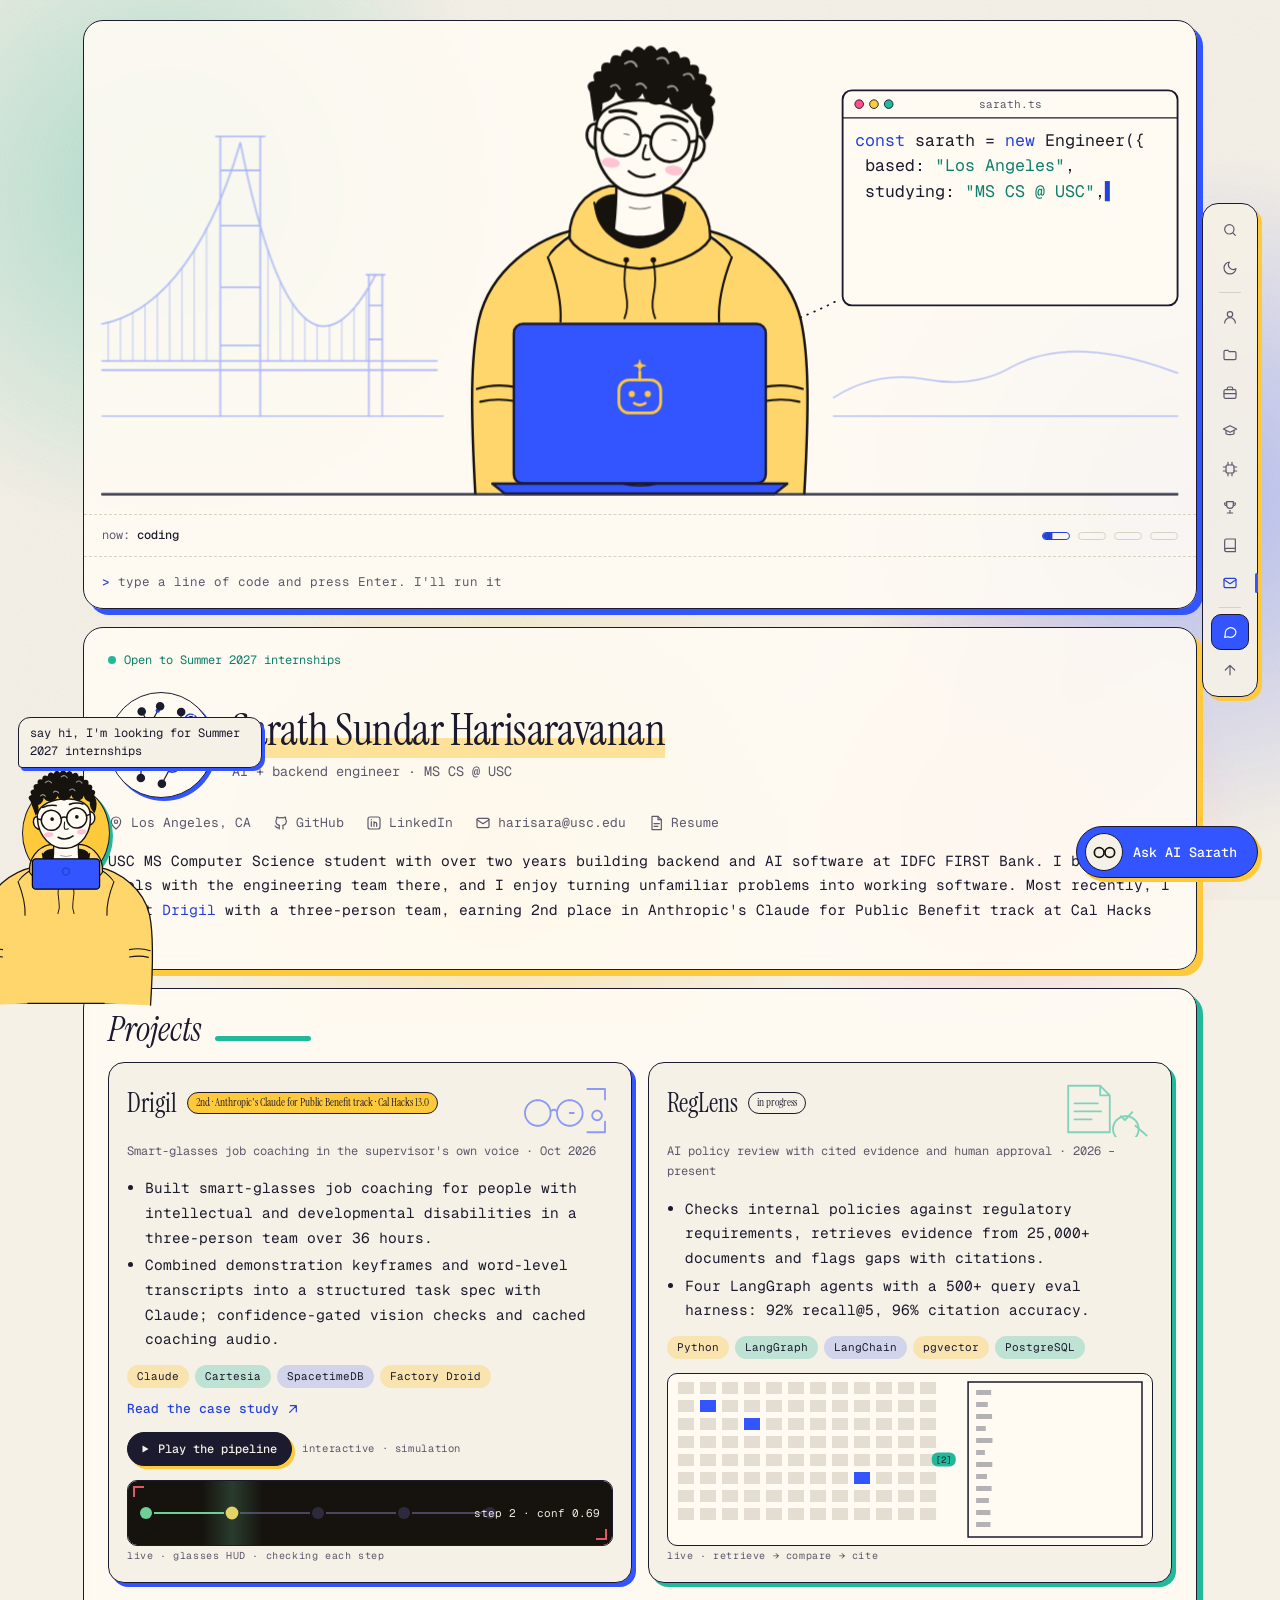
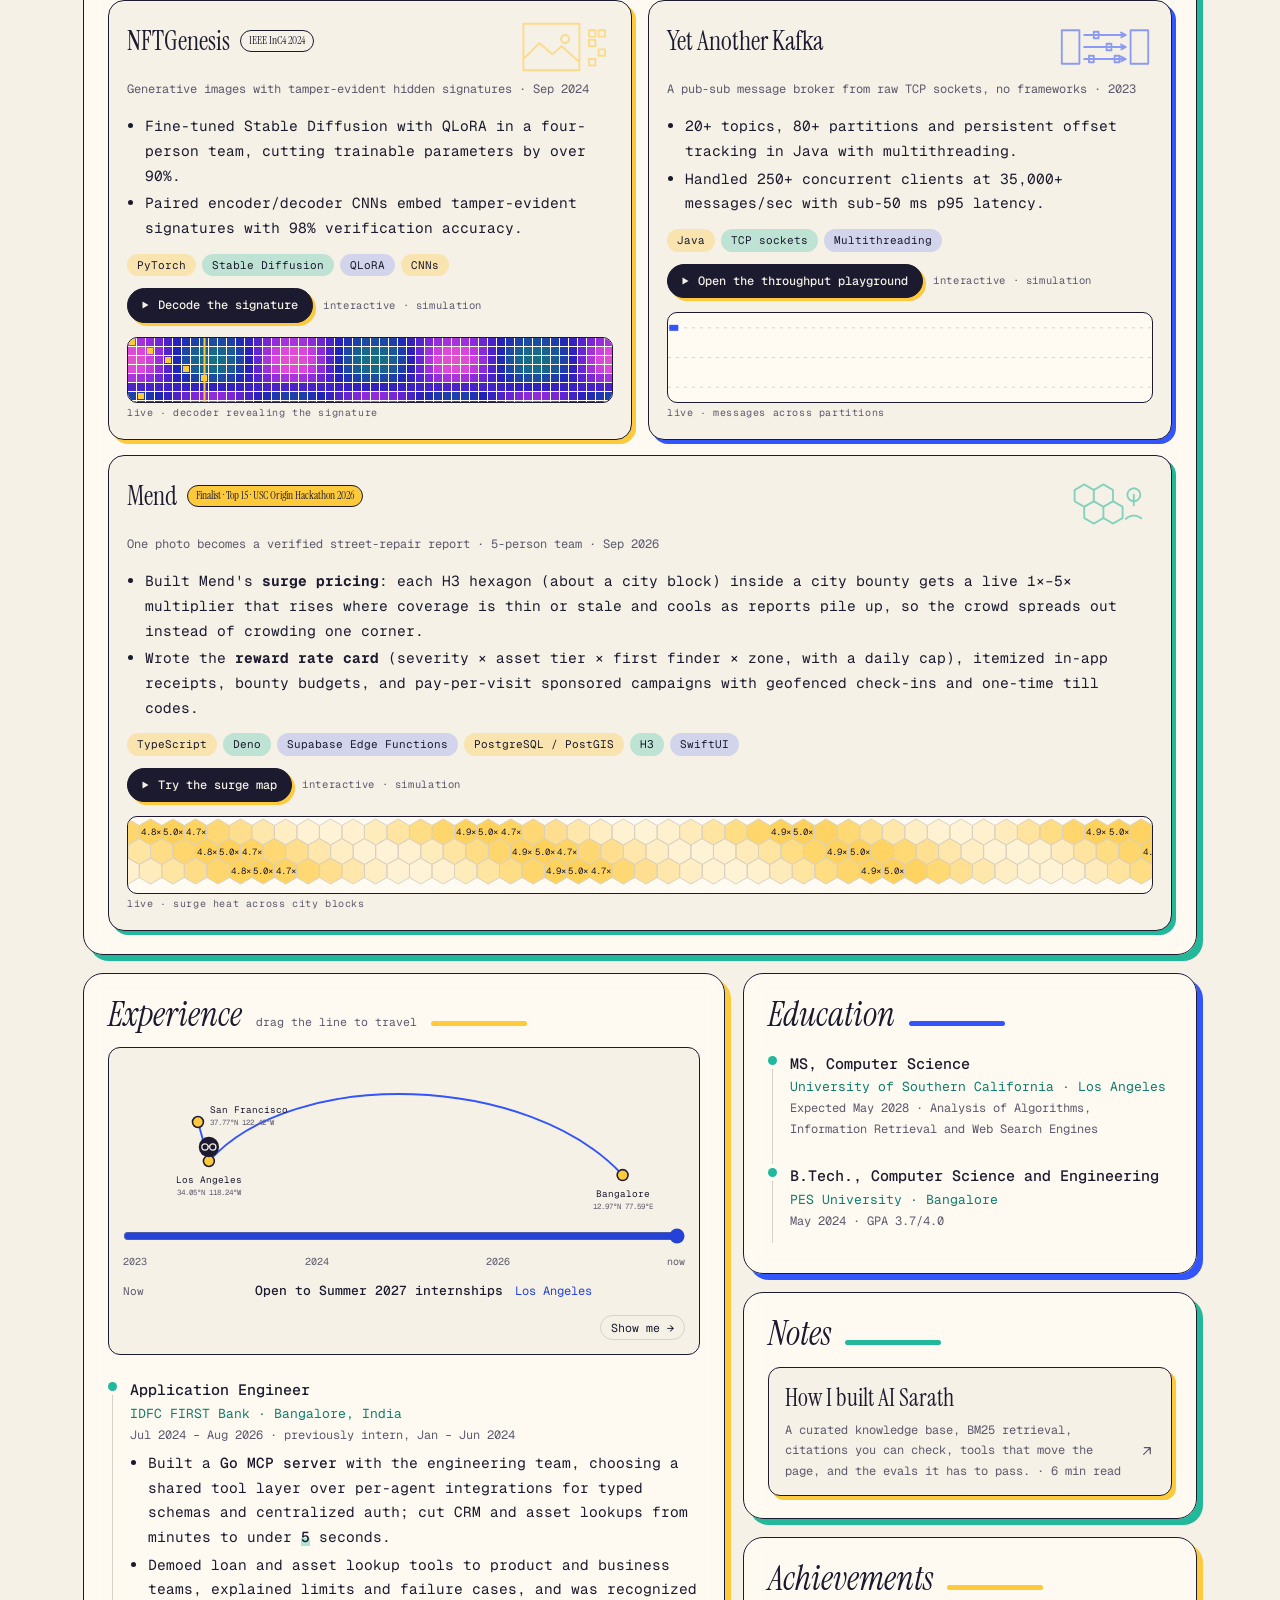
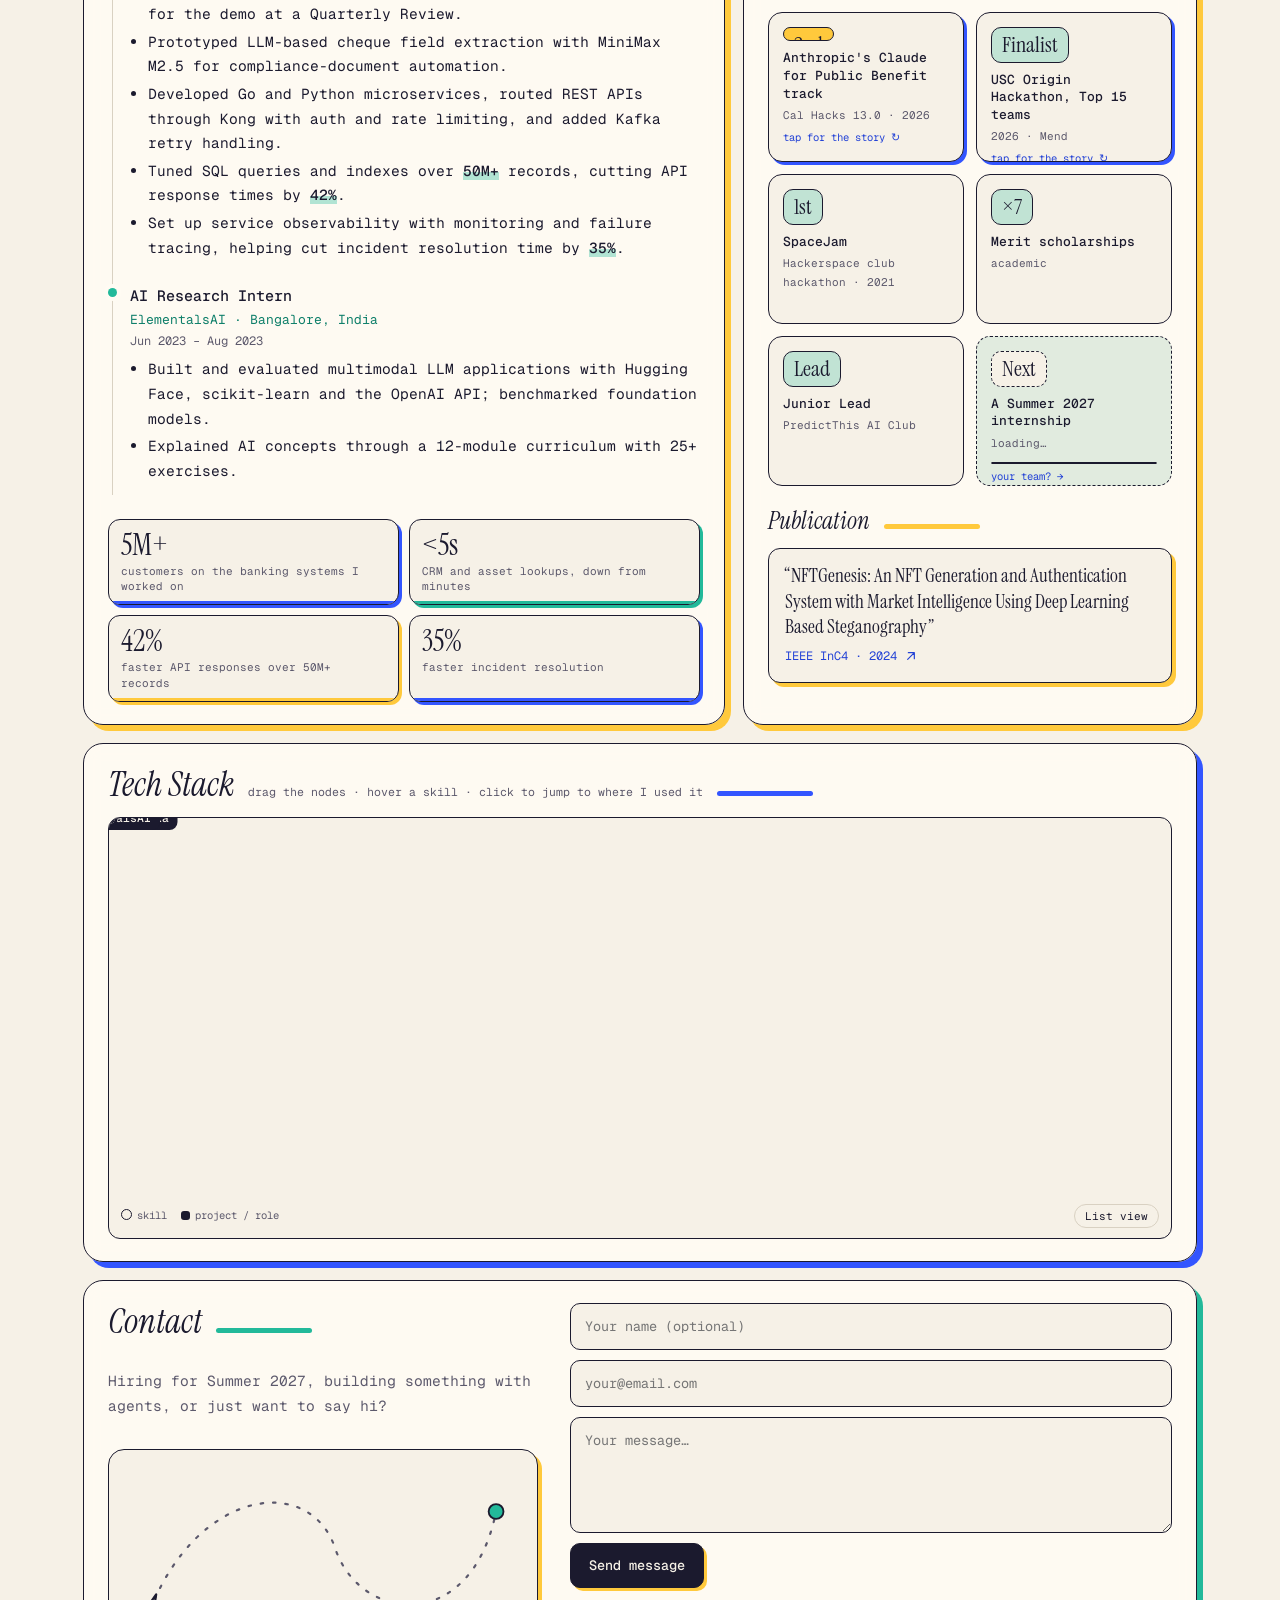
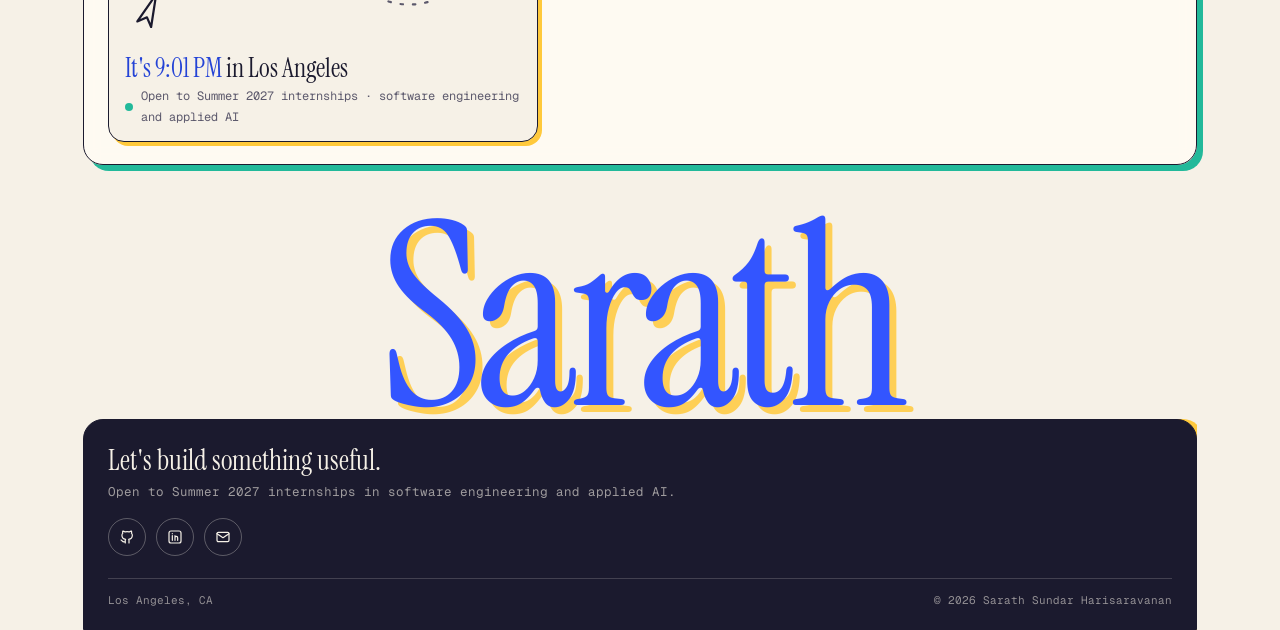
==== commit bb153666: "Make Ask AI Sarath a floating chat - The chat leaves the page grid and becomes a floating panel, ope" ====
--- a/index.html
+++ b/index.html
@@ -995,6 +995,105 @@
 }
 .medal.gold { font-size: 22px; padding: 6px 10px; border-radius: 10px; line-height: 1; }
 @media (max-width: 640px) { .proj .tags span { flex: none; white-space: nowrap; } }
+/* ===== Ask AI Sarath as a floating chat ===== */
+.chat-panel {
+  position: fixed; z-index: 70; right: 92px; bottom: 22px;
+  width: min(400px, calc(100vw - 120px)); height: min(620px, calc(100vh - 44px));
+  display: flex; flex-direction: column; padding: 0; overflow: hidden;
+  background: var(--panel); color: var(--ink);
+  border: 1.5px solid var(--ink); border-radius: 20px;
+  box-shadow: 6px 6px 0 var(--blue), 0 24px 60px rgba(20, 18, 40, .18);
+  opacity: 0; translate: 0 16px; scale: .97; transform-origin: bottom right;
+  transition: opacity .22s ease, translate .26s cubic-bezier(.2,.9,.3,1.15), scale .26s cubic-bezier(.2,.9,.3,1.15);
+}
+.chat-panel.is-open { opacity: 1; translate: 0 0; scale: 1; }
+.chat-panel[hidden] { display: none; }
+.chat-panel.dragging { transition: none; user-select: none; }
+
+.chat-head { display: flex; align-items: center; gap: 10px; padding: 12px 12px 12px 16px; border-bottom: 1.5px dashed var(--rule); cursor: grab; touch-action: none; }
+.chat-panel.dragging .chat-head { cursor: grabbing; }
+.chat-head .av { width: 34px; height: 34px; }
+.chat-title { flex: 1; min-width: 0; display: flex; flex-direction: column; gap: 3px; }
+.chat-title h2 { font-family: 'Instrument Serif', serif; font-weight: 400; font-size: 24px; line-height: 1; margin: 0; }
+.chat-title h2 em { color: var(--accent); }
+.chat-title .demo-tag { align-self: flex-start; font-size: 10px; padding: 1px 8px; }
+.chat-close { flex: none; width: 34px; height: 34px; display: grid; place-items: center; border-radius: 10px; border: 1.5px solid var(--ink); background: var(--paper); color: var(--ink); cursor: pointer; }
+.chat-close:hover { background: var(--yellow); color: #1B1A2E; }
+.chat-close svg { width: 16px; height: 16px; fill: none; stroke: currentColor; stroke-width: 2; stroke-linecap: round; }
+
+.chat-panel .chat { flex: 1 1 auto; min-height: 0; max-height: none; margin: 0; padding: 14px 14px 6px 16px; overflow-y: auto; overscroll-behavior: contain; }
+.chat-panel .msg .bubble-t { max-width: 90%; font-size: 13.5px; }
+.chat-panel .suggest { margin: 0; padding: 8px 16px 2px; flex-wrap: nowrap; overflow-x: auto; scrollbar-width: thin; }
+.chat-panel .suggest button { flex: none; }
+.chat-panel .suggest button { font-size: 11.5px; padding: 6px 10px; }
+.chat-panel .ask-input { margin: 0; padding: 10px 12px 6px 16px; }
+.chat-foot { margin: 0; padding: 0 16px 10px; font-size: 10.5px; color: var(--muted); }
+
+/* launcher pill (replaces the round chat button everywhere) */
+.chat-fab { display: none !important; }
+.chat-launch {
+  position: fixed; z-index: 69; right: 22px; bottom: 22px;
+  display: inline-flex; align-items: center; gap: 10px; height: 52px; padding: 0 20px 0 8px;
+  border-radius: 999px; border: 1.5px solid var(--ink); background: var(--blue); color: #fff;
+  font: inherit; font-size: 13.5px; font-weight: 500; cursor: pointer;
+  box-shadow: 4px 4px 0 var(--yellow); transition: translate .15s, box-shadow .15s, opacity .2s;
+}
+.chat-launch:hover { translate: -1px -1px; box-shadow: 5px 5px 0 var(--yellow); }
+.chat-launch .av { width: 36px; height: 36px; background-color: var(--paper); border: 1.5px solid var(--ink); }
+.chat-launch[aria-expanded="true"] { opacity: 0; pointer-events: none; }
+.chat-launch:focus-visible { outline: 3px solid var(--accent); outline-offset: 3px; }
+
+/* one-time nudge above the launcher */
+.chat-hint {
+  position: fixed; z-index: 68; right: 22px; bottom: 88px; max-width: 250px;
+  display: flex; gap: 8px; align-items: flex-start; padding: 10px 10px 10px 14px;
+  background: var(--paper); border: 1.5px solid var(--ink); border-radius: 14px 14px 4px 14px;
+  box-shadow: 3px 3px 0 var(--blue); font-size: 12.5px; line-height: 1.45;
+  opacity: 0; translate: 0 8px; pointer-events: none; transition: opacity .3s, translate .3s;
+}
+.chat-hint.on { opacity: 1; translate: 0 0; pointer-events: auto; }
+.chat-hint span { cursor: pointer; }
+.chat-hint button { flex: none; border: 0; background: none; color: var(--muted); font-size: 18px; line-height: 1; cursor: pointer; padding: 0 2px; }
+
+/* "back to chat" after an answer moves the page (phones) */
+.chat-back {
+  position: fixed; z-index: 69; left: 50%; bottom: calc(22px + env(safe-area-inset-bottom, 0px)); translate: -50% 12px;
+  height: 40px; padding: 0 16px; border-radius: 999px; border: 1.5px solid var(--ink);
+  background: var(--paper); color: var(--ink); font: inherit; font-size: 12.5px; box-shadow: 3px 3px 0 var(--blue);
+  opacity: 0; pointer-events: none; transition: opacity .25s, translate .25s;
+}
+.chat-back.on { opacity: 1; translate: -50% 0; pointer-events: auto; }
+
+/* the About tile now has the row to itself */
+.t-about { grid-column: 1 / -1; }
+
+/* tablets: no dock, so the panel sits at the right edge; the back-to-top button moves above the launcher */
+@media (max-width: 1100px) {
+  .chat-panel { right: 22px; width: min(420px, calc(100vw - 44px)); }
+  .up-fab { bottom: 88px; }
+  .chat-hint { bottom: 146px; }
+}
+
+/* phones: a bottom sheet and a compact round launcher */
+@media (max-width: 640px) {
+  .chat-panel {
+    left: 0; right: 0; bottom: 0; width: auto; height: min(80vh, calc(100dvh - 48px));
+    border-radius: 20px 20px 0 0; border-bottom: 0; box-shadow: 0 -12px 40px rgba(20, 18, 40, .22);
+    translate: 0 40px; scale: 1; padding-bottom: env(safe-area-inset-bottom, 0px);
+  }
+  .chat-head { cursor: default; position: relative; padding-top: 18px; }
+  .chat-head::before { content: ''; position: absolute; left: 50%; top: 7px; translate: -50% 0; width: 40px; height: 4px; border-radius: 4px; background: var(--rule); }
+  .chat-panel .suggest { flex-wrap: nowrap; overflow-x: auto; scrollbar-width: none; margin-inline: 0; padding: 8px 16px 4px; }
+  .chat-panel .suggest::-webkit-scrollbar { display: none; }
+  .chat-panel .suggest button { flex: none; }
+  .chat-panel .ask-input input { font-size: 16px; } /* no iOS zoom on focus */
+  .chat-launch { right: 14px; bottom: calc(14px + env(safe-area-inset-bottom, 0px)); height: 52px; width: 52px; padding: 0; justify-content: center; box-shadow: 3px 3px 0 var(--yellow); }
+  .chat-launch .cl-text { position: absolute; width: 1px; height: 1px; overflow: hidden; clip: rect(0 0 0 0); }
+  .chat-launch .av { width: 40px; height: 40px; }
+  .chat-hint { right: 14px; bottom: calc(76px + env(safe-area-inset-bottom, 0px)); }
+  body.chat-open { overflow: hidden; }
+}
+@media (prefers-reduced-motion: reduce) { .chat-panel, .chat-launch, .chat-hint, .chat-back { transition: none; } }
 </style>
 </head>
 <body>
@@ -1220,38 +1319,6 @@
   </div>
   </div>
 
-  <!-- ============ ASK AI SARATH ============ -->
-  <section class="tile t-ask row ask" id="ask" data-section="Ask AI Sarath">
-    <div class="ask-head">
-      <div>
-        <h2>Ask <em>AI Sarath</em></h2>
-        <p class="sub">Grounded in my resume · cites its sources · can move this page</p>
-      </div>
-      <span class="demo-tag" id="chatMode">preview · scripted answers</span>
-    </div>
-    <div class="chat" id="chat" aria-live="polite">
-      <div class="msg ai"><span class="av" aria-hidden="true"></span><div class="bubble-t">Hi! I'm an AI version of Sarath, trained only on his resume and projects. Ask me anything. If I don't know, I'll say so.</div></div>
-    </div>
-    <div class="suggest" id="suggest">
-      <button data-q="0">What did you build at IDFC?</button>
-      <button data-q="1">Tell me about Drigil</button>
-      <button data-q="2">Did you win Cal Hacks?</button>
-      <button data-q="3">Are you open to internships?</button>
-    </div>
-    <form class="ask-input" id="askForm">
-      <input id="askBox" placeholder="Ask me anything about Sarath…" autocomplete="off" aria-label="Ask AI Sarath" />
-      <button type="submit" aria-label="Send"><svg><use href="#i-send"/></svg></button>
-    </form>
-    <div class="flow" aria-label="How an answer is made: your question, retrieve facts from my resume, cite the sources, stream the answer">
-      <div class="flow-track" aria-hidden="true"><i class="flow-dot"></i><i class="flow-dot d2"></i><i class="flow-dot d3"></i></div>
-      <ol class="flow-steps">
-        <li style="--k:0"><b>Question</b><span>you ask</span></li>
-        <li style="--k:1"><b>Retrieve</b><span>BM25 over my resume</span></li>
-        <li style="--k:2"><b>Cite</b><span>every claim gets a source</span></li>
-        <li style="--k:3"><b>Answer</b><span>streams + moves the page</span></li>
-      </ol>
-    </div>
-  </section>
 
   <!-- ============ PROJECTS ============ -->
   <section class="tile t-projects row" id="projects" data-section="Projects">
@@ -1522,13 +1589,38 @@
   </footer>
 </div>
 
+<!-- floating chat: Ask AI Sarath -->
+<section class="ask chat-panel" id="ask" role="dialog" aria-modal="false" aria-labelledby="askTitle" hidden>
+  <header class="chat-head">
+    <span class="av" aria-hidden="true"></span>
+    <div class="chat-title">
+      <h2 id="askTitle">Ask <em>AI Sarath</em></h2>
+      <span class="demo-tag" id="chatMode">preview · scripted answers</span>
+    </div>
+    <button class="chat-close" type="button" aria-label="Close chat"><svg><use href="#i-x"/></svg></button>
+  </header>
+  <div class="chat" id="chat" aria-live="polite">
+    <div class="msg ai"><span class="av" aria-hidden="true"></span><div class="bubble-t">Hi! I'm an AI version of Sarath, trained only on his resume and projects. Ask me anything. If I don't know, I'll say so.</div></div>
+  </div>
+  <div class="suggest" id="suggest">
+    <button data-q="0">What did you build at IDFC?</button>
+    <button data-q="1">Tell me about Drigil</button>
+    <button data-q="2">Did you win Cal Hacks?</button>
+    <button data-q="3">Are you open to internships?</button>
+  </div>
+  <form class="ask-input" id="askForm">
+    <input id="askBox" placeholder="Ask me anything about Sarath…" autocomplete="off" aria-label="Ask AI Sarath" />
+    <button type="submit" aria-label="Send"><svg><use href="#i-send"/></svg></button>
+  </form>
+  <p class="chat-foot">Grounded in my resume · cites its sources · <a href="pages/ai-sarath.html">how it works</a></p>
+</section>
+
 <!-- right dock -->
 <nav class="dock" aria-label="Sections">
   <button id="kbtn" aria-label="Open command palette (Ctrl or Command + K)"><svg><use href="#i-search"/></svg><span>Search  ⌘K</span></button>
   <button id="theme" aria-label="Toggle theme"><svg class="i-light"><use href="#i-moon"/></svg><svg class="i-dark"><use href="#i-sun"/></svg><span>Theme</span></button>
   <hr />
   <a href="#about"><svg><use href="#i-user"/></svg><span>About</span></a>
-  <a href="#ask"><svg><use href="#i-chat"/></svg><span>Ask AI Sarath</span></a>
   <a href="#projects"><svg><use href="#i-folder"/></svg><span>Projects</span></a>
   <a href="#experience"><svg><use href="#i-brief"/></svg><span>Experience</span></a>
   <a href="#education"><svg><use href="#i-cap"/></svg><span>Education</span></a>
@@ -1696,7 +1788,7 @@
   const wait = (ms) => new Promise((r) => setTimeout(r, reduceMotion ? 0 : ms));
 
   /* ---------------- reveal on scroll ---------------- */
-  const revealEls = $$('h2.sec, .proj, .tl-item, .stack, .ach, .pub, .bio, .contact, .ask');
+  const revealEls = $$('h2.sec, .proj, .tl-item, .stack, .ach, .pub, .bio, .contact');
   
   const io = new IntersectionObserver((es) => es.forEach((e) => { if (e.isIntersecting) { e.target.classList.add('in'); io.unobserve(e.target); } }), { rootMargin: '0px 0px -8% 0px' });
   revealEls.forEach((el) => io.observe(el));
@@ -1840,6 +1932,7 @@
     markerTimer = setTimeout(() => marker.classList.replace('on', 'off'), 4200);
   }
   function goTo(sel) {
+    if (sel === '#ask') return window.__chat?.open(); // the chat floats; nothing to scroll to
     let el = $(sel); if (!el) return;
     const ring = el.classList.contains('proj') ? $('.proj-top h3', el) : el;
     el.scrollIntoView({ behavior: reduceMotion ? 'auto' : 'smooth', block: 'center' });
@@ -1966,13 +2059,7 @@
     ask(v, idx);
   });
   // "back to chat" pill after the chat moves the page
-  const back = document.createElement('button');
-  back.className = 'fab'; back.style.cssText = 'left:50%;right:auto;translate:-50% 0;bottom:24px;width:auto;height:38px;padding:0 16px;border-radius:999px;font:inherit;font-size:12px;opacity:0;pointer-events:none';
-  back.textContent = '↩ back to chat'; document.body.appendChild(back);
-  let backT;
-  function showBack() { clearTimeout(backT); backT = setTimeout(() => { back.style.opacity = 1; back.style.pointerEvents = 'auto'; }, 900); }
-  back.onclick = () => { $('#ask').scrollIntoView({ behavior: reduceMotion ? 'auto' : 'smooth', block: 'start' }); back.style.opacity = 0; back.style.pointerEvents = 'none'; };
-  new IntersectionObserver(([e]) => { if (e.isIntersecting) { back.style.opacity = 0; back.style.pointerEvents = 'none'; } }).observe($('#ask'));
+  function showBack() { window.__chat?.afterMove(); }
 
   /* ---------------- project case-study morph ---------------- */
   const overlay = $('#overlay'), caseBody = $('#caseBody');
@@ -2071,7 +2158,7 @@
     if (e.isIntersecting) links.forEach((a) => a.classList.toggle('active', a.getAttribute('href') === '#' + e.target.id));
   }), { rootMargin: '-45% 0px -50% 0px' });
   $$('section[id]').forEach((s) => secIO.observe(s));
-  const openChat = () => { $('#ask').scrollIntoView({ behavior: reduceMotion ? 'auto' : 'smooth', block: 'start' }); setTimeout(() => $('#askBox').focus({ preventScroll: true }), 600); };
+  const openChat = (e) => window.__chat?.toggle(e && e.currentTarget);
   $('#chatFab').onclick = openChat;
   if ($('#dockChat')) $('#dockChat').onclick = openChat;
   if ($('#dockUp')) $('#dockUp').onclick = () => window.scrollTo({ top: 0, behavior: reduceMotion ? 'auto' : 'smooth' });
@@ -2141,6 +2228,7 @@
   const items = [];
   $$('section[data-section]').forEach((s) => items.push({ t: s.dataset.section, k: 'section', ic: '§', run: () => go('#' + s.id) }));
   $$('.proj').forEach((p) => items.push({ t: $('h3', p).firstChild.textContent.trim(), k: 'project', ic: '◆', run: () => go('#' + p.id, true) }));
+  items.push({ t: 'Open the AI Sarath chat', k: 'action', ic: '✦', run: () => window.__chat?.open() });
   items.push({ t: 'Drigil case study', k: 'page', ic: '↗', run: () => (location.href = 'pages/drigil.html') });
   items.push({ t: 'How I built AI Sarath', k: 'note', ic: '✎', run: () => (location.href = 'pages/ai-sarath.html') });
   $$('#stackList button[data-skill]').forEach((b) => items.push({ t: b.textContent.trim(), k: 'skill', ic: '#', run: () => b.click() }));
@@ -2169,7 +2257,7 @@
     input.setAttribute('aria-activedescendant', shown.length ? `pal-${sel}` : '');
   }
   function askAI(q) {
-    $('#ask').scrollIntoView({ behavior: smooth, block: 'start' });
+    window.__chat?.open();
     const box = $('#askBox'); box.value = q;
     setTimeout(() => $('#askForm').requestSubmit(), reduce ? 0 : 500);
   }
@@ -2268,8 +2356,7 @@
   (function blink() { setTimeout(() => { svg.classList.add('blink'); setTimeout(() => svg.classList.remove('blink'), 130); blink(); }, 2600 + Math.random() * 2800); })();
 
   btn.addEventListener('click', () => {
-    $('#ask').scrollIntoView({ behavior: reduce ? 'auto' : 'smooth', block: 'start' });
-    setTimeout(() => $('#askBox')?.focus({ preventScroll: true }), reduce ? 0 : 600);
+    window.__chat?.open(btn);
   });
   window.__companion = { mood, confetti, svg };
 })();
@@ -2902,6 +2989,91 @@
     ul.after(btn);
   });
 })();
+
+;(() => {
+  // Ask AI Sarath as a floating chat: a launcher pill, a draggable panel on wide screens,
+  // a bottom sheet on phones, and a "back to chat" pill after an answer moves the page.
+  const panel = document.getElementById('ask'); if (!panel) return;
+  const box = document.getElementById('askBox'), head = panel.querySelector('.chat-head');
+  const phone = matchMedia('(max-width: 640px)');
+  const reduce = matchMedia('(prefers-reduced-motion: reduce)').matches;
+  const store = { get(k) { try { return sessionStorage.getItem(k); } catch (e) { return null; } }, set(k, v) { try { sessionStorage.setItem(k, v); } catch (e) {} } };
+
+  const launch = document.createElement('button');
+  launch.type = 'button'; launch.className = 'chat-launch';
+  launch.innerHTML = '<span class="av" aria-hidden="true"></span><span class="cl-text">Ask AI Sarath</span>';
+  document.body.appendChild(launch);
+  const triggers = [launch, document.getElementById('chatFab'), document.getElementById('dockChat')].filter(Boolean);
+  triggers.forEach((t) => { t.setAttribute('aria-controls', 'ask'); t.setAttribute('aria-expanded', 'false'); });
+
+  const back = document.createElement('button');
+  back.type = 'button'; back.className = 'chat-back'; back.textContent = '↩ back to chat';
+  document.body.appendChild(back);
+
+  // a one-time nudge so visitors know the chat exists
+  const hint = document.createElement('div');
+  hint.className = 'chat-hint'; hint.setAttribute('role', 'status');
+  hint.innerHTML = '<span>Ask me about my work. Answers cite their sources.</span><button type="button" aria-label="Dismiss">×</button>';
+  document.body.appendChild(hint);
+  const dropHint = () => { hint.classList.remove('on'); store.set('chatHint', '1'); };
+  hint.querySelector('button').onclick = dropHint;
+  hint.querySelector('span').onclick = () => open(launch);
+  if (!store.get('chatHint')) setTimeout(() => { if (!isOpen()) hint.classList.add('on'); }, 5000);
+
+  let opener = null, hideT;
+  const isOpen = () => panel.classList.contains('is-open');
+  const setExpanded = (v) => triggers.forEach((t) => t.setAttribute('aria-expanded', String(v)));
+  function open(from) {
+    if (isOpen()) { box.focus({ preventScroll: true }); return; }
+    opener = from || document.activeElement;
+    clearTimeout(hideT); panel.hidden = false;
+    requestAnimationFrame(() => requestAnimationFrame(() => panel.classList.add('is-open')));
+    document.body.classList.add('chat-open'); setExpanded(true);
+    back.classList.remove('on'); dropHint();
+    setTimeout(() => box.focus({ preventScroll: true }), reduce ? 0 : 180);
+    const chat = document.getElementById('chat'); chat.scrollTop = chat.scrollHeight;
+  }
+  function close(restore = true) {
+    if (!isOpen()) return;
+    panel.classList.remove('is-open'); document.body.classList.remove('chat-open'); setExpanded(false);
+    hideT = setTimeout(() => { if (!isOpen()) panel.hidden = true; }, reduce ? 0 : 260);
+    if (restore) (opener && opener.isConnected && opener.offsetParent !== null ? opener : launch).focus({ preventScroll: true });
+  }
+  const toggle = (from) => (isOpen() ? close() : open(from));
+  launch.addEventListener('click', () => toggle(launch));
+  panel.querySelector('.chat-close').addEventListener('click', () => close());
+  back.addEventListener('click', () => open(launch));
+  document.addEventListener('keydown', (e) => {
+    if (e.key === 'Escape' && isOpen() && document.getElementById('overlay')?.hidden !== false) close();
+  });
+
+  // when an answer scrolls the page: on phones the sheet covers it, so tuck it away and offer the way back
+  function afterMove() {
+    if (!phone.matches) return;
+    close(false);
+    setTimeout(() => back.classList.add('on'), 500);
+  }
+  window.addEventListener('scroll', () => { if (back.classList.contains('on') && window.scrollY < 40) back.classList.remove('on'); }, { passive: true });
+
+  // drag the panel by its header on wide screens; double-click the header to put it back
+  let drag = null;
+  const clamp = (x, y) => [Math.min(innerWidth - panel.offsetWidth - 8, Math.max(8, x)), Math.min(innerHeight - panel.offsetHeight - 8, Math.max(8, y))];
+  const place = (x, y) => { [x, y] = clamp(x, y); Object.assign(panel.style, { left: x + 'px', top: y + 'px', right: 'auto', bottom: 'auto' }); };
+  const unplace = () => { ['left', 'top', 'right', 'bottom'].forEach((k) => (panel.style[k] = '')); panel.classList.remove('moved'); };
+  head.addEventListener('pointerdown', (e) => {
+    if (phone.matches || e.button !== 0 || e.target.closest('button, a')) return;
+    const r = panel.getBoundingClientRect(); drag = { dx: e.clientX - r.left, dy: e.clientY - r.top };
+    head.setPointerCapture(e.pointerId); panel.classList.add('dragging');
+  });
+  head.addEventListener('pointermove', (e) => { if (drag) { place(e.clientX - drag.dx, e.clientY - drag.dy); panel.classList.add('moved'); } });
+  const endDrag = () => { drag = null; panel.classList.remove('dragging'); };
+  head.addEventListener('pointerup', endDrag); head.addEventListener('pointercancel', endDrag);
+  head.addEventListener('dblclick', (e) => { if (!e.target.closest('button, a')) unplace(); });
+  window.addEventListener('resize', () => { if (panel.classList.contains('moved')) { const r = panel.getBoundingClientRect(); place(r.left, r.top); } });
+  phone.addEventListener('change', unplace);
+
+  window.__chat = { open, close, toggle, afterMove, isOpen };
+})();
 </script>
 </body>
 </html>
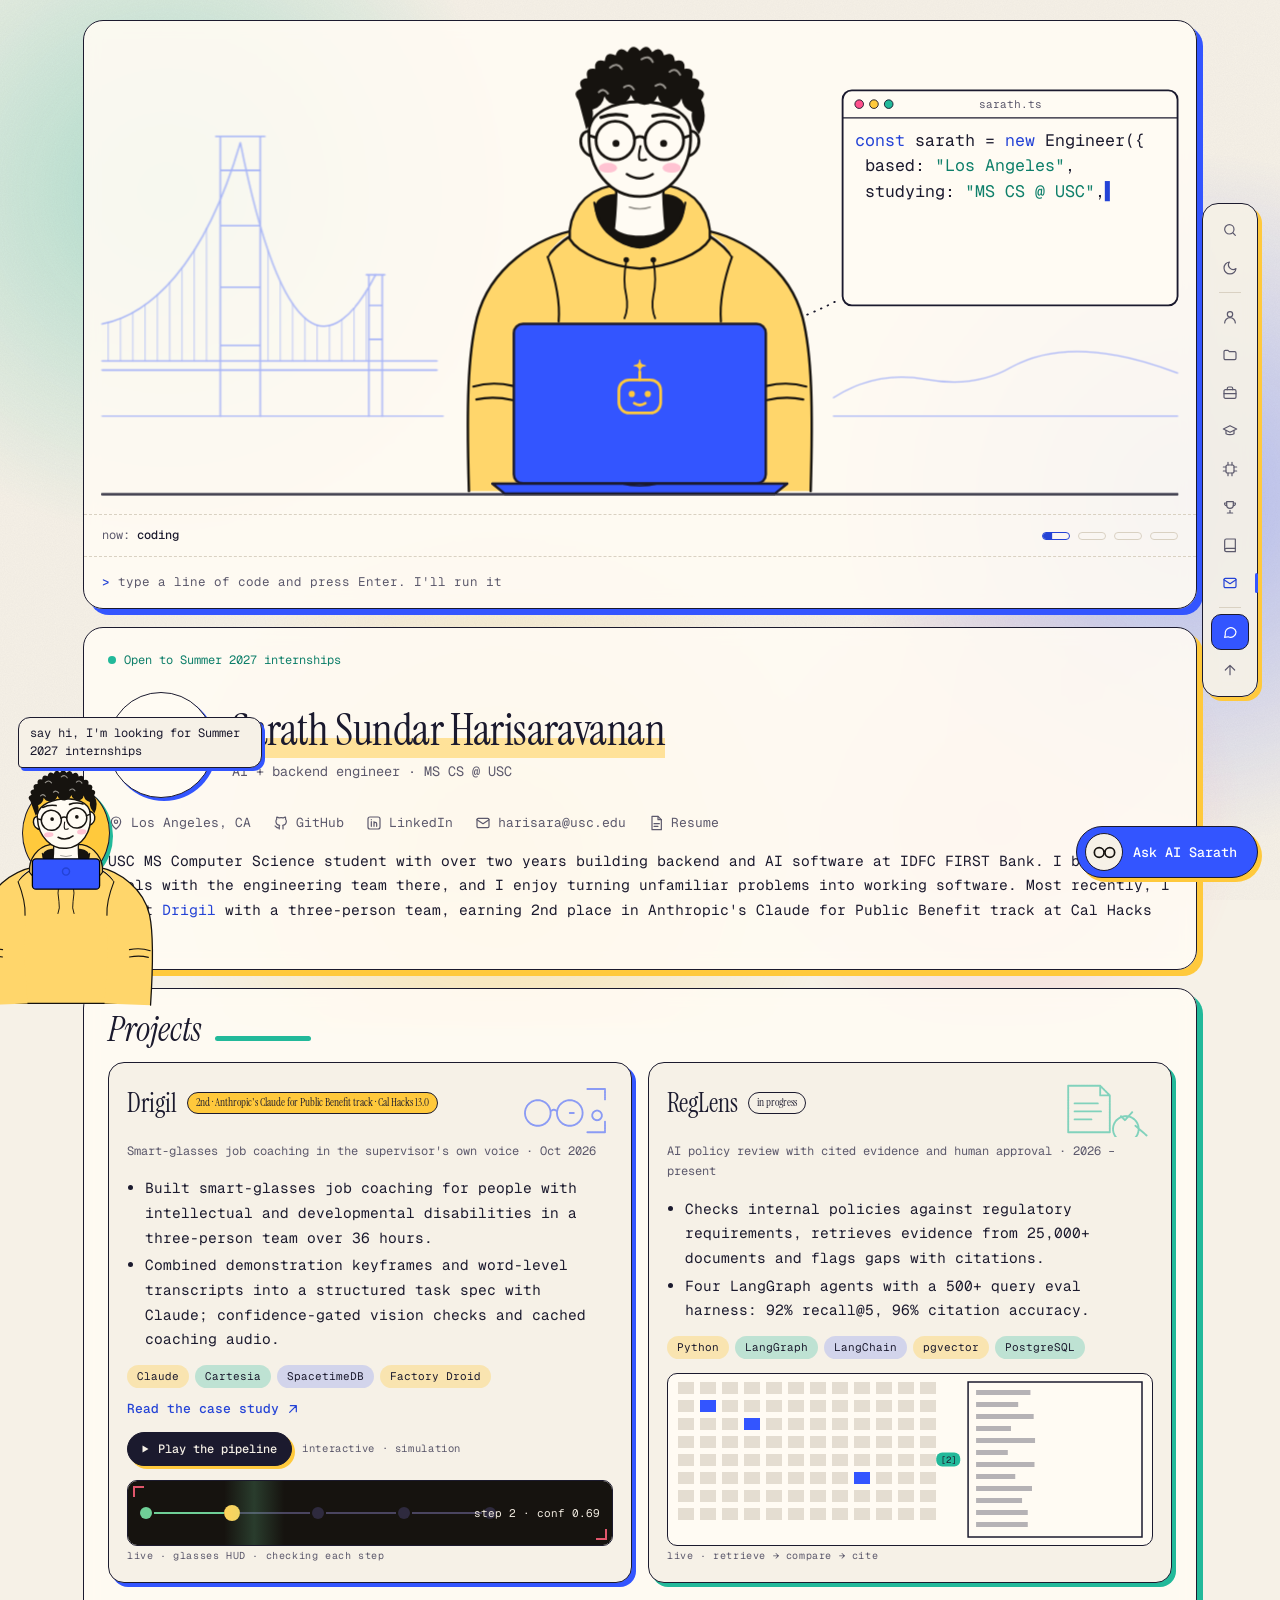
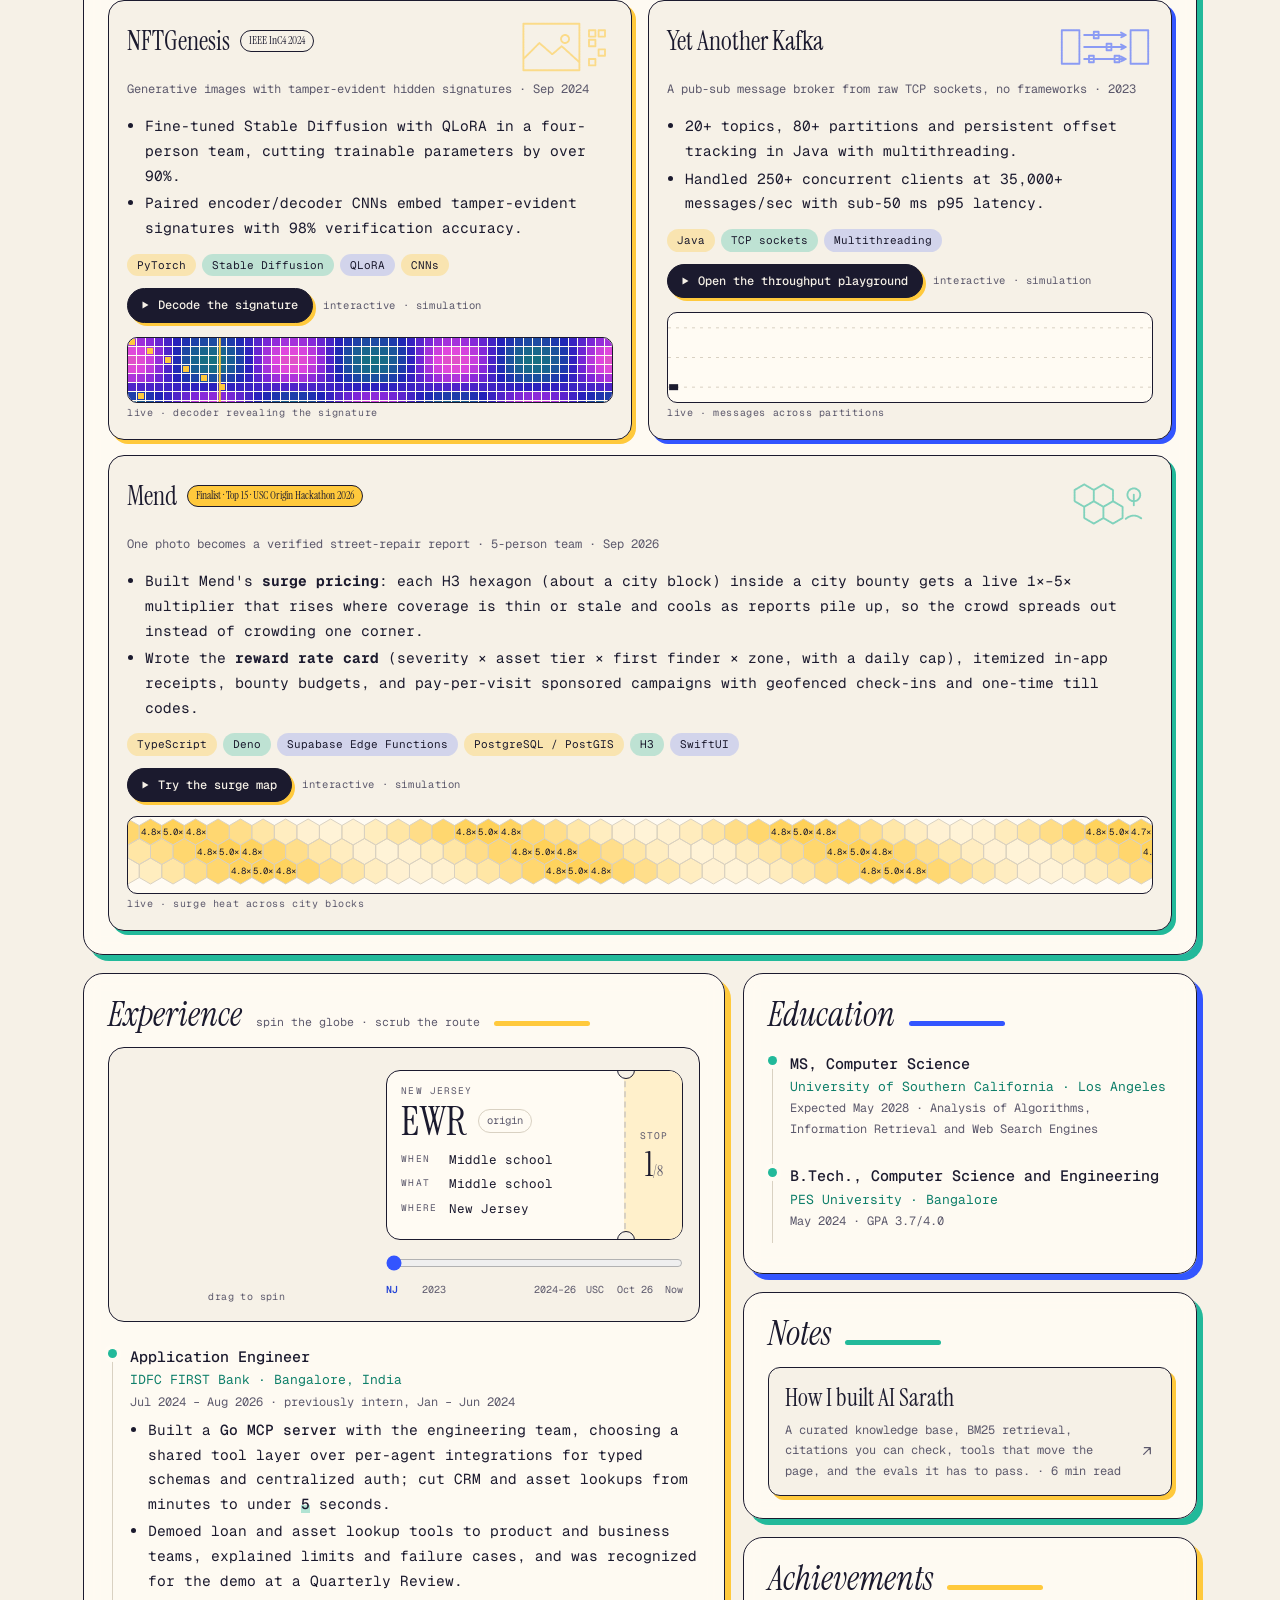
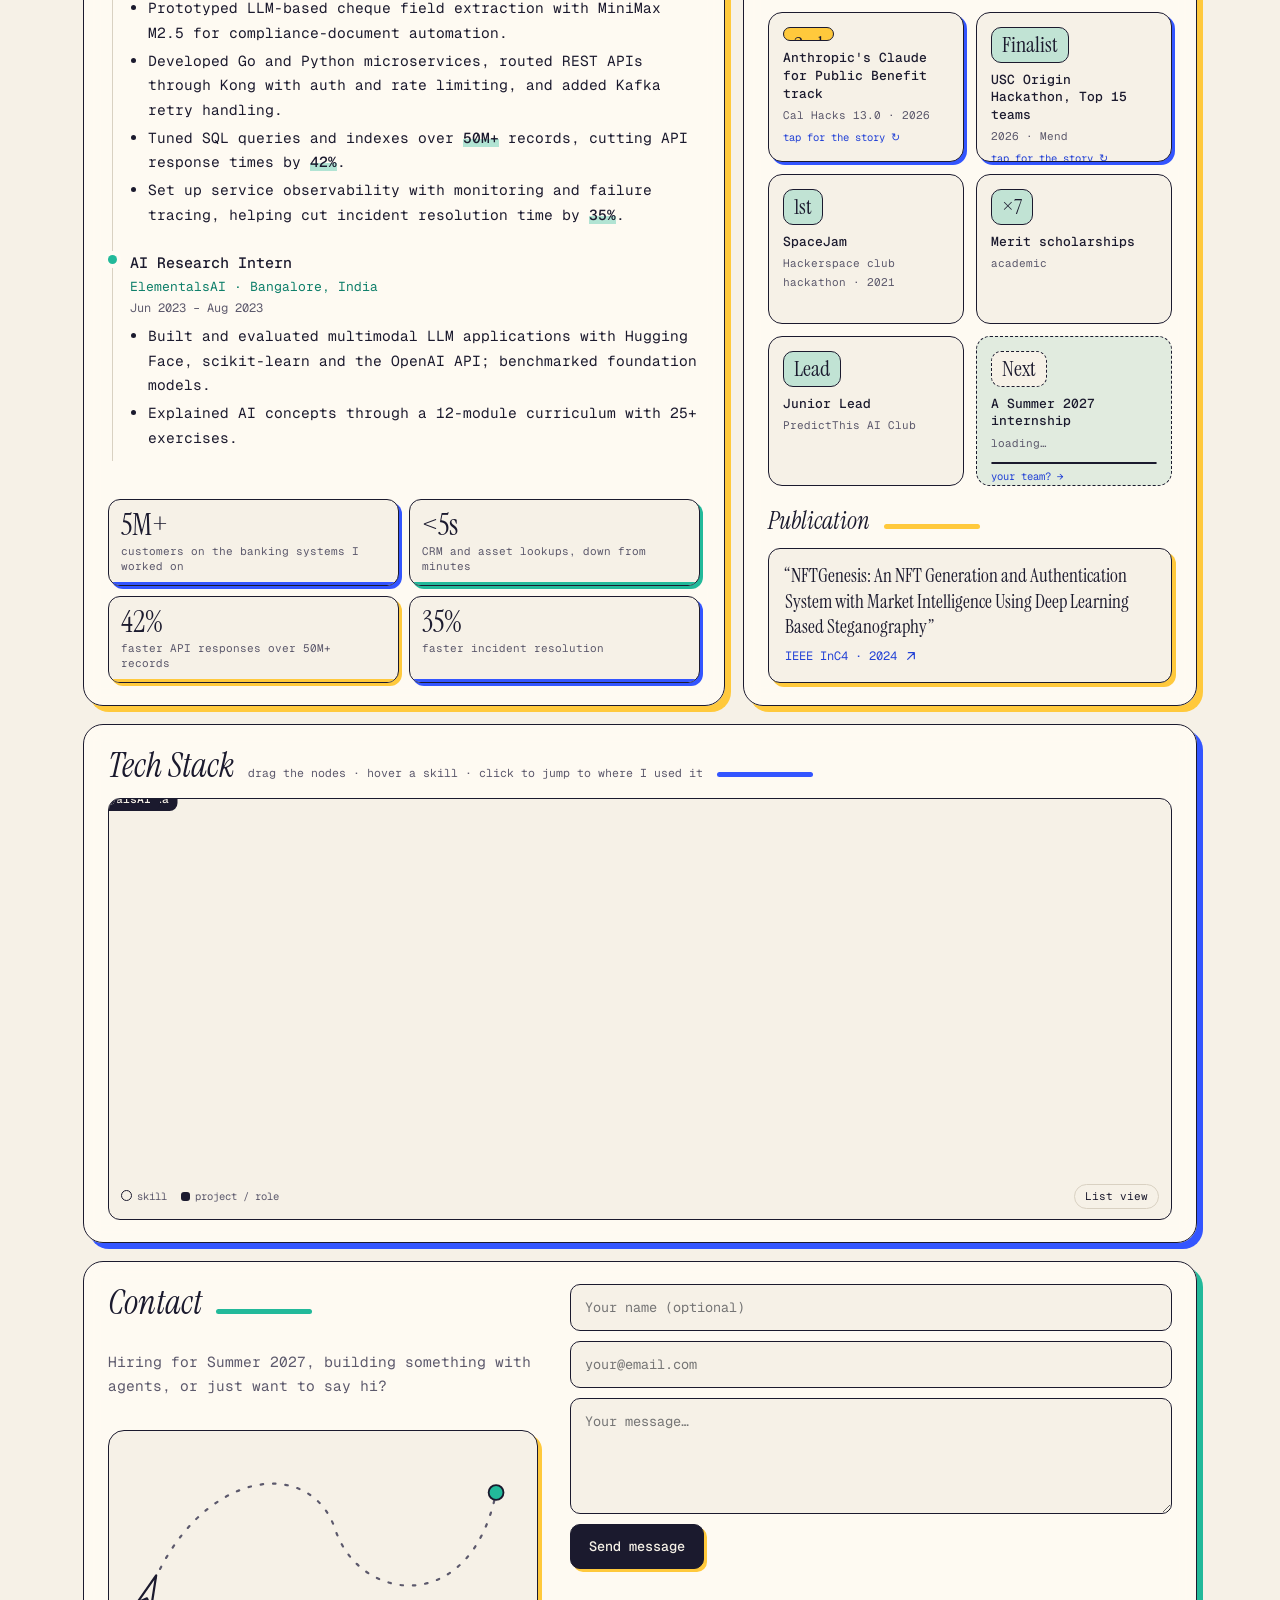
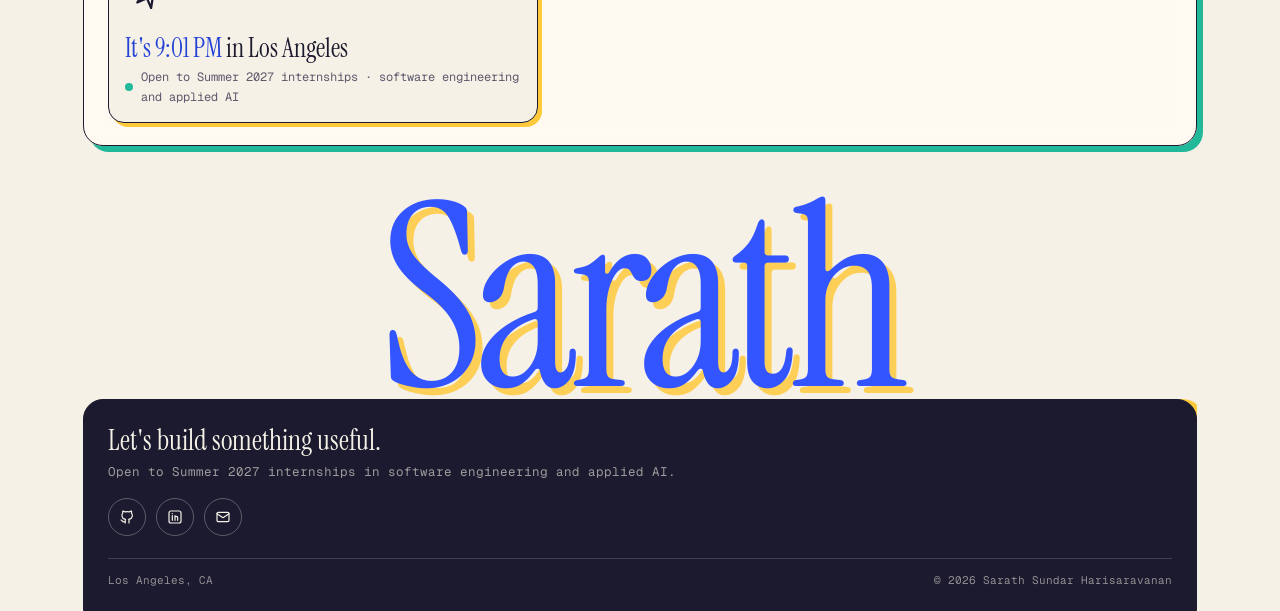
==== commit 8bae70ab: "Journey: dotted globe with flight routes and a boarding-pass card Replaces the flat arc (which stack" ====
--- a/index.html
+++ b/index.html
@@ -580,26 +580,55 @@
 .runline input { flex: 1; min-width: 0; font: inherit; font-size: 12.5px; color: var(--ink); background: transparent; border: 0; outline: none; padding: 4px 0; }
 .runline input::placeholder { color: var(--muted); }
 .runline:focus-within { background: color-mix(in srgb, var(--accent) 5%, transparent); }
-
-/* ===== journey timeline ===== */
-.journey { border: 1px dashed var(--rule); border-radius: 12px; padding: 10px 14px 14px; margin-bottom: 18px; background: color-mix(in srgb, var(--panel) 55%, transparent); }
-.j-map { width: 100%; height: auto; display: block; overflow: visible; }
-.j-arc { fill: none; stroke: var(--rule); stroke-width: 2; stroke-dasharray: 3 7; stroke-linecap: round; }
-.j-arc-done { fill: none; stroke: var(--accent); stroke-width: 2.4; stroke-linecap: round; }
-.j-city circle { fill: var(--paper); stroke: var(--ink); stroke-width: 2; }
-.j-city text { font-family: 'Geist Mono', monospace; font-size: 12px; fill: var(--ink); }
-.j-city .j-coord { font-size: 9.5px; fill: var(--muted); }
-.j-me-bg { fill: var(--ink); }
-.j-glasses { fill: none; stroke: var(--paper); stroke-width: 1.6; }
-#jRange { width: 100%; accent-color: var(--accent); margin: 6px 0 0; }
-.j-ticks { display: flex; justify-content: space-between; font-size: 10px; color: var(--muted); margin-top: 2px; }
-.j-card { margin-top: 10px; display: flex; gap: 12px; align-items: baseline; flex-wrap: wrap; font-size: 13px; min-height: 2.6em; }
-.j-card .j-when { font-size: 11px; color: var(--muted); min-width: 120px; }
-.j-card b { font-weight: 500; }
-.j-card .j-place { color: var(--accent); font-size: 12px; }
-.j-card button { margin-left: auto; font: inherit; font-size: 11.5px; color: var(--ink); background: var(--paper); border: 1px solid var(--rule); border-radius: 999px; padding: 2px 10px; cursor: pointer; }
-.j-card button:hover { border-color: var(--accent); color: var(--accent); }
+/* ===== journey: dotted globe + boarding pass ===== */
+.journey { display: grid; grid-template-columns: minmax(0, 0.9fr) minmax(0, 1.1fr); gap: 18px; align-items: center; border-radius: 16px; padding: 14px 16px 16px; margin-bottom: 18px; background: var(--paper); }
+.j-globe { position: relative; }
+#jGlobe { display: block; width: 100%; aspect-ratio: 1; cursor: grab; touch-action: pan-y; }
+#jGlobe.grabbing { cursor: grabbing; }
+.j-hint { position: absolute; left: 50%; bottom: 0; translate: -50% 0; font-size: 10px; color: var(--muted); letter-spacing: .04em; pointer-events: none; }
+.j-side { display: flex; flex-direction: column; gap: 14px; min-width: 0; }
+
+/* boarding pass */
+.ticket { position: relative; display: grid; grid-template-columns: minmax(0, 1fr) auto; border: 1.5px solid var(--ink); border-radius: 14px; background: var(--panel); overflow: hidden; min-height: 168px; }
+.tk-main { padding: 12px 14px; min-width: 0; }
+.tk-stub { position: relative; display: flex; flex-direction: column; align-items: center; justify-content: center; gap: 4px; padding: 12px 14px; border-left: 2px dashed var(--rule); background: color-mix(in srgb, var(--yellow) 22%, var(--panel)); text-align: center; }
+/* punched notches where the stub tears off */
+.tk-stub::before, .tk-stub::after { content: ''; position: absolute; left: -9px; width: 16px; height: 16px; border-radius: 50%; background: var(--paper); border: 1.5px solid var(--ink); }
+.tk-stub::before { top: -10px; } .tk-stub::after { bottom: -10px; }
+.tk-label { display: block; font-size: 9.5px; letter-spacing: .12em; text-transform: uppercase; color: var(--muted); }
+.tk-route { display: flex; align-items: center; gap: 10px; margin: 2px 0 8px; }
+.tk-code { font-family: 'Instrument Serif', serif; font-size: 40px; line-height: 1; letter-spacing: .02em; color: var(--ink); }
+.tk-fly { flex: 1; display: flex; align-items: center; gap: 6px; color: var(--blue); font-size: 16px; min-width: 40px; }
+.tk-fly i { flex: 1; height: 0; border-top: 2px dotted currentColor; opacity: .6; }
+.tk-tag { font-size: 10.5px; padding: 2px 8px; border-radius: 999px; border: 1px solid var(--rule); color: var(--muted); }
+.tk-meta { display: grid; grid-template-columns: auto minmax(0, 1fr); gap: 3px 12px; margin: 0; font-size: 12.5px; }
+.tk-meta div { display: contents; }
+.tk-meta dt { font-size: 9.5px; letter-spacing: .12em; text-transform: uppercase; color: var(--muted); padding-top: 2px; }
+.tk-meta dd { margin: 0; color: var(--ink); }
+.tk-stub b { font-family: 'Instrument Serif', serif; font-weight: 400; font-size: 34px; line-height: 1; }
+.tk-stub small { font-size: 14px; color: var(--muted); }
+.tk-stub button { margin-top: 6px; font: inherit; font-size: 11px; color: #1B1A2E; background: var(--yellow); border: 1.5px solid var(--ink); border-radius: 999px; padding: 3px 10px; cursor: pointer; white-space: nowrap; }
+.tk-stub button:hover { background: var(--paper); color: var(--ink); }
+.ticket .tk-main, .ticket .tk-stub { animation: tkIn .35s ease; }
+@keyframes tkIn { from { opacity: .3; translate: 0 4px; } }
+
+/* scrubber */
+.j-scrub { position: relative; }
+#jRange { width: 100%; accent-color: var(--blue); margin: 0; }
+.j-ticks { position: relative; height: 16px; margin-top: 2px; font-size: 10px; color: var(--muted); }
+.j-ticks span { position: absolute; top: 0; translate: -50% 0; white-space: nowrap; transition: color .2s; }
+.j-ticks span:first-child { translate: -8px 0; } .j-ticks span:last-child { translate: calc(-100% + 8px) 0; }
+.j-ticks span.on { color: var(--accent); font-weight: 600; }
+
 .tl-item.j-active { background: color-mix(in srgb, var(--gold) 12%, transparent); border-radius: 10px; box-shadow: -8px 0 0 color-mix(in srgb, var(--gold) 12%, transparent); transition: background .4s; }
+
+@media (max-width: 640px) {
+  .journey { grid-template-columns: minmax(0, 1fr); padding: 10px 12px 14px; gap: 10px; }
+  .j-globe { max-width: 280px; margin: 0 auto; width: 100%; }
+  .tk-code { font-size: 34px; }
+  .ticket { min-height: 0; }
+}
+@media (prefers-reduced-motion: reduce) { .ticket .tk-main, .ticket .tk-stub { animation: none; } }
 
 /* ===== achievement cards ===== */
 .awards { display: grid; grid-template-columns: repeat(3, minmax(0, 1fr)); gap: 12px; }
@@ -1441,19 +1470,19 @@
 
   <!-- ============ EXPERIENCE ============ -->
   <section class="tile t-experience row" id="experience" data-section="Experience">
-    <h2 class="sec">Experience <span class="hint">drag the line to travel</span></h2>
+    <h2 class="sec">Experience <span class="hint">spin the globe · scrub the route</span></h2>
     <div class="journey" id="journey">
-      <svg class="j-map" viewBox="0 0 720 210" aria-hidden="true">
-        <path class="j-arc" id="jArc" d="M640 150 C 520 20, 220 10, 110 132 L 96 82"/>
-        <path class="j-arc-done" id="jArcDone" d="M640 150 C 520 20, 220 10, 110 132 L 96 82"/>
-        <g class="j-city" transform="translate(640 150)"><circle r="7"/><text x="0" y="28" text-anchor="middle">Bangalore</text><text class="j-coord" x="0" y="44" text-anchor="middle">12.97°N 77.59°E</text></g>
-        <g class="j-city" transform="translate(110 132)"><circle r="7"/><text x="0" y="28" text-anchor="middle">Los Angeles</text><text class="j-coord" x="0" y="44" text-anchor="middle">34.05°N 118.24°W</text></g>
-        <g class="j-city" transform="translate(96 82)"><circle r="7"/><text x="16" y="-12">San Francisco</text><text class="j-coord" x="16" y="4">37.77°N 122.42°W</text></g>
-        <g class="j-me" id="jMe"><circle r="13" class="j-me-bg"/><g class="j-glasses"><circle cx="-5" cy="0" r="4"/><circle cx="5" cy="0" r="4"/><path d="M-1 -.5 q1 -1.2 2 0"/></g></g>
-      </svg>
-      <input type="range" id="jRange" min="0" max="6" step="1" value="6" aria-label="Move along Sarath's journey" />
-      <div class="j-ticks" aria-hidden="true"><span>2023</span><span>2024</span><span>2026</span><span>now</span></div>
-      <div class="j-card" id="jCard" aria-live="polite"></div>
+      <div class="j-globe">
+        <canvas id="jGlobe" role="img" aria-label="A globe tracing Sarath's route: New Jersey, then Bangalore, then Los Angeles, with a trip to San Francisco"></canvas>
+        <span class="j-hint" aria-hidden="true">drag to spin</span>
+      </div>
+      <div class="j-side">
+        <div class="j-card ticket" id="jCard" aria-live="polite"></div>
+        <div class="j-scrub">
+          <input type="range" id="jRange" min="0" max="7" step="1" value="7" aria-label="Move along Sarath's journey" />
+          <div class="j-ticks" id="jTicks" aria-hidden="true"></div>
+        </div>
+      </div>
     </div>
     <div class="tl">
       <div class="tl-item" id="x-idfc">
@@ -2794,47 +2823,260 @@
 })();
 
 ;(() => {
-  const $ = (s, r = document) => r.querySelector(s);
-  const arc = $('#jArc'); if (!arc) return;
+  // Experience journey: a dotted globe that flies between the places in Sarath's story.
+  // Land dots: world-atlas land-110m, sampled every 2° (rows from 56°S to 80°N), one hex bitmask per row.
+  const cv = document.getElementById('jGlobe'); if (!cv) return;
+  const ctx = cv.getContext('2d');
+  const range = document.getElementById('jRange'), card = document.getElementById('jCard'), ticks = document.getElementById('jTicks');
   const reduce = matchMedia('(prefers-reduced-motion: reduce)').matches;
-  const done = $('#jArcDone'), me = $('#jMe'), range = $('#jRange'), card = $('#jCard');
-  const NS = 'http://www.w3.org/2000/svg';
-  const total = arc.getTotalLength();
-  const tmp = document.createElementNS(NS, 'path'); tmp.setAttribute('d', 'M640 150 C 520 20, 220 10, 110 132'); arc.parentNode.appendChild(tmp);
-  const toLA = tmp.getTotalLength(); tmp.remove();
-  // facts from the resume; Bangalore stops sit just apart so the marker visibly moves
+  const RAD = Math.PI / 180;
+
+  const LAND = ',000000018,00000000c,000000003,000000001c,000000000e00000000000000000000c,00000000038000000000000000000004,0000000001e0000000000000000000401,00000000007800000000000000000000008,00000000003f000000000000000000038008,00000000000fc00000000000000000003c01,000000000007f00000003000000000303f8,000000000003fc0000000f8000000003e7f8,000000000001ff00000007e000000000ffff,000000000000ffc0000003fc000000003fffe,0000000000007fe0000000ff000000000ffffc,0000000000003ff80000007fc300000003fffe,0000000000001fff0000003ff0c00000007fff808,0000000000000fffc000001ff8600000000fffc,0000000000000fffe000001ffe3800000000ffe,0000000000001ffff000000fffcc000000003f3,0000000000003ffff8000007ffe10000000001c8,0000000000003ffffc000001fff0000000000064,0000000000003ffffe000001fff00000000014004,0000000000003fffff000001fff000000001c0074,0000000000007fffff000000fff8000000020003ea,0000000000007ffffe000000fffc00000006100fc2,0000000000003ffff0000001fffe0000000c720b,0000000000003fff80000001fffe0000000c78,0000000000001fff80000001ffff8000001c38,0000000000001fff00000003ffffc000002c18,0000000000001ff800000fcfffffc000401011,0000000000003ff000001fffffffc000802007,0000000000031bc000007fffffff80020008,00000000000200000000fffffff8000600b8,00000000001e00000001fffffffe000c01f83,0000000000f000000001ffffff9f00380fe08,0000000007f090000003ffffff7f00f83f01,001000001e2080000007fffffdff01f8fc8,004000003c0a0000000ffffffbfe0ffbff,0000000178000000001fffffdff07fffff,00000002f8080000003fffff7f1ffffffe,00000007f8100000003ffffffbfffffff8,00000007fe200000003fffffffffffffe,0000001fffc0000000ffe61fffffffff,0000007fffc0000000fe007ffffffff06,000000ffffc00000007800ffffffffccc,000001ffff8000000e097fcffffffcc2,000007ffff8000003885ff7fffffec,000007ffff800000f3b919ffffffe1,00000fffff000000ebe19fffffff98,00001fffff400003ffae7ffffffc,00003ffffcc0001ffffffffffff,00007ffff900003ffffffffffe,0000fffdfc000b7ffffffffff,0001fffbf00028fffffffff81,0407ffc7800042ffffffff83,020ffe1e000213fffffff84,1f7ff8300003cffffffff4,1ffff081000efffffffff,0ffff48e1037fffffffe,200018c73e08,600a270ff06,1c9ee3e0301fffe8,00bb1f0008ff2,00807c0007,0041f0047,00bf,01bc41';
+  const DOTS = [];
+  LAND.split(',').forEach((row, r) => {
+    const lat = -56 + 2 * r, n = Math.max(1, Math.round(360 * Math.cos(lat * RAD) / 2));
+    for (let c = 0; c < row.length; c++) {
+      const v = parseInt(row[c], 16);
+      for (let b = 0; b < 4; b++) if (v & (8 >> b)) { const k = c * 4 + b; if (k < n) DOTS.push(vec(lat, -180 + (k + 0.5) * 360 / n)); }
+    }
+  });
+
+  const CITY = {
+    EWR: { name: 'New Jersey', lat: 40.06, lon: -74.41, dx: 8, dy: -8 },
+    BLR: { name: 'Bangalore', lat: 12.97, lon: 77.59, dx: 8, dy: -8 },
+    LAX: { name: 'Los Angeles', lat: 34.05, lon: -118.24, dx: 8, dy: 14 },
+    SFO: { name: 'San Francisco', lat: 37.77, lon: -122.42, dx: -36, dy: -8 },
+  };
+  // facts from the resume (and middle school in New Jersey)
   const STOPS = [
-    { at: 0, when: 'Jun – Aug 2023', what: 'AI Research Intern', where: 'ElementalsAI · Bangalore', go: '#x-elem' },
-    { at: 18, when: 'Jan – Jun 2024', what: 'Intern', where: 'IDFC FIRST Bank · Bangalore', go: '#x-idfc' },
-    { at: 34, when: 'May 2024', what: 'B.Tech., Computer Science', where: 'PES University · Bangalore', go: '#education' },
-    { at: 52, when: 'Jul 2024 – Aug 2026', what: 'Application Engineer', where: 'IDFC FIRST Bank · Bangalore', go: '#x-idfc' },
-    { at: toLA, when: 'Expected May 2028', what: 'MS, Computer Science', where: 'USC · Los Angeles', go: '#education' },
-    { at: total, when: 'Oct 2026', what: "Drigil, 2nd in Anthropic's track", where: 'Cal Hacks 13.0 · San Francisco', go: '#a-calhacks' },
-    { at: toLA, when: 'Now', what: 'Open to Summer 2027 internships', where: 'Los Angeles', go: '#contact' },
+    { c: 'EWR', tick: 'NJ', when: 'Middle school', what: 'Middle school', where: 'New Jersey', go: null },
+    { c: 'BLR', tick: '2023', when: 'Jun – Aug 2023', what: 'AI Research Intern', where: 'ElementalsAI', go: '#x-elem' },
+    { c: 'BLR', when: 'Jan – Jun 2024', what: 'Intern', where: 'IDFC FIRST Bank', go: '#x-idfc' },
+    { c: 'BLR', when: 'May 2024', what: 'B.Tech., Computer Science', where: 'PES University', go: '#education' },
+    { c: 'BLR', tick: '2024–26', when: 'Jul 2024 – Aug 2026', what: 'Application Engineer', where: 'IDFC FIRST Bank', go: '#x-idfc' },
+    { c: 'LAX', tick: 'USC', when: 'Expected May 2028', what: 'MS, Computer Science', where: 'University of Southern California', go: '#education' },
+    { c: 'SFO', tick: 'Oct 26', when: 'Oct 2026', what: "Drigil · 2nd, Anthropic's track", where: 'Cal Hacks 13.0', go: '#a-calhacks' },
+    { c: 'LAX', tick: 'Now', when: 'Now', what: 'Open to Summer 2027 internships', where: 'Los Angeles', go: '#contact' },
   ];
-  done.style.strokeDasharray = `${total} ${total}`;
-  let cur = toLA, raf = 0, maxDone = 0;
-  function place(len) {
-    const p = arc.getPointAtLength(len);
-    me.setAttribute('transform', `translate(${p.x.toFixed(1)} ${(p.y - 18).toFixed(1)})`);
-    maxDone = Math.max(maxDone, len);
-    done.style.strokeDashoffset = total - maxDone;
-  }
-  function show(i, animate) {
-    const s = STOPS[i];
-    card.innerHTML = `<span class="j-when">${s.when}</span><b>${s.what}</b><span class="j-place">${s.where}</span><button type="button">Show me →</button>`;
-    card.querySelector('button').onclick = () => window.__mock?.goTo?.(s.go);
-    document.querySelectorAll('.tl-item').forEach((el) => el.classList.toggle('j-active', '#' + el.id === s.go));
-    cancelAnimationFrame(raf);
-    const from = cur, to = s.at;
-    if (!animate || reduce) { cur = to; place(to); return; }
-    const t0 = performance.now(), dur = 700;
-    const step = (now) => { const k = Math.min(1, (now - t0) / dur), e = k < 0.5 ? 2 * k * k : 1 - Math.pow(-2 * k + 2, 2) / 2; cur = from + (to - from) * e; place(cur); if (k < 1) raf = requestAnimationFrame(step); };
-    raf = requestAnimationFrame(step);
-  }
-  range.addEventListener('input', () => show(+range.value, true));
-  maxDone = total; // the whole journey has happened; scrubbing replays it
-  show(+range.value, false);
+  // legs between consecutive stops in different cities
+  const LEGS = [];
+  STOPS.forEach((s, i) => { if (i && s.c !== STOPS[i - 1].c) LEGS.push({ from: STOPS[i - 1].c, to: s.c, end: i }); });
+
+  /* ---------- 3D helpers ---------- */
+  function vec(lat, lon) { const p = lat * RAD, l = lon * RAD; return [Math.cos(p) * Math.cos(l), Math.sin(p), Math.cos(p) * Math.sin(l)]; }
+  function slerp(a, b, t) {
+    const d = Math.min(1, Math.max(-1, a[0] * b[0] + a[1] * b[1] + a[2] * b[2])), w = Math.acos(d);
+    if (w < 1e-6) return a.slice();
+    const s = Math.sin(w), ka = Math.sin((1 - t) * w) / s, kb = Math.sin(t * w) / s;
+    return [a[0] * ka + b[0] * kb, a[1] * ka + b[1] * kb, a[2] * ka + b[2] * kb];
+  }
+  const latlon = (v) => [Math.asin(Math.max(-1, Math.min(1, v[1]))) / RAD, Math.atan2(v[2], v[0]) / RAD];
+  Object.values(CITY).forEach((c) => (c.v = vec(c.lat, c.lon)));
+
+  // camera: looks at (lat0, lon0)
+  let lat0 = 0, lon0 = 0;
+  function project(v, h = 1) {
+    const cl = Math.cos(lon0 * RAD), sl = Math.sin(lon0 * RAD), cp = Math.cos(lat0 * RAD), sp = Math.sin(lat0 * RAD);
+    // rotate around Y by lon0, then around X by lat0
+    const x1 = v[0] * cl + v[2] * sl, z1 = -v[0] * sl + v[2] * cl, y1 = v[1];
+    const y2 = y1 * cp - x1 * sp, x2 = y1 * sp + x1 * cp;
+    return { x: z1 * h, y: y2 * h, z: x2 };
+  }
+  // world-space vector -> camera so the point faces the viewer: x2 is depth toward viewer
+  const camFor = (c) => ({ lat: Math.max(-35, Math.min(45, c.lat * 0.75)), lon: c.lon });
+
+  /* ---------- colors follow the theme ---------- */
+  let C = {};
+  const readC = () => { const g = (n) => getComputedStyle(document.documentElement).getPropertyValue(n).trim(); C = { ink: g('--ink'), muted: g('--muted'), rule: g('--rule'), paper: g('--paper'), panel: g('--panel'), blue: g('--blue'), yellow: g('--yellow'), accent: g('--accent') }; };
+  readC(); new MutationObserver(readC).observe(document.documentElement, { attributes: true, attributeFilter: ['data-theme'] });
+  matchMedia('(prefers-color-scheme: dark)').addEventListener('change', readC);
+
+  /* ---------- state ---------- */
+  let cur = STOPS.length - 1;            // stop shown
+  let flight = null;                      // { leg, t0, dur, camFrom, camTo }
+  let drag = null, spin = { lat: 0, lon: 0 }; // visitor's own rotation on top of the camera
+  let W = 0, R = 0, dpr = 1, visible = false, idle = 0;
+  const camAt = camFor(CITY[STOPS[cur].c]);
+  lat0 = camAt.lat; lon0 = camAt.lon;
+
+  function size() {
+    dpr = Math.min(2, devicePixelRatio || 1); W = cv.clientWidth;
+    cv.width = W * dpr; cv.height = W * dpr; ctx.setTransform(dpr, 0, 0, dpr, 0, 0);
+    R = W * 0.42;
+  }
+
+  function legPoint(leg, t) {
+    const a = CITY[leg.from].v, b = CITY[leg.to].v, v = slerp(a, b, t);
+    const d = Math.acos(Math.min(1, a[0] * b[0] + a[1] * b[1] + a[2] * b[2]));
+    return { v, h: 1 + Math.sin(Math.PI * t) * Math.min(0.09, 0.03 + d * 0.04) };
+  }
+
+  function draw(now) {
+    const cx = W / 2, cy = W / 2;
+    ctx.clearRect(0, 0, W, W);
+
+    // camera: flight path or resting, plus idle sway and visitor spin
+    let progress = 1, active = null;
+    if (flight) {
+      const k = Math.min(1, (now - flight.t0) / flight.dur);
+      progress = k < 0.5 ? 2 * k * k : 1 - Math.pow(-2 * k + 2, 2) / 2;
+      active = flight.leg;
+      const cv3 = slerp(vec(flight.camFrom.lat, flight.camFrom.lon), vec(flight.camTo.lat, flight.camTo.lon), progress);
+      [lat0, lon0] = latlon(cv3);
+      if (k >= 1) flight = null;
+    } else {
+      const c = camFor(CITY[STOPS[cur].c]); lat0 = c.lat; lon0 = c.lon;
+    }
+    const sway = reduce || document.documentElement.classList.contains('motion-off') ? 0 : Math.sin(idle / 2600) * 7;
+    lat0 = Math.max(-60, Math.min(70, lat0 + spin.lat)); lon0 += spin.lon + sway;
+
+    // ocean + rim
+    const g = ctx.createRadialGradient(cx - R * 0.35, cy - R * 0.4, R * 0.1, cx, cy, R);
+    g.addColorStop(0, C.panel); g.addColorStop(1, C.paper);
+    ctx.beginPath(); ctx.arc(cx, cy, R, 0, Math.PI * 2); ctx.fillStyle = g; ctx.fill();
+    ctx.lineWidth = 1.5; ctx.strokeStyle = C.ink; ctx.stroke();
+
+    // land dots, brighter toward the viewer
+    ctx.fillStyle = C.ink;
+    for (const v of DOTS) {
+      const p = project(v); if (p.z <= 0.02) continue;
+      ctx.globalAlpha = 0.18 + p.z * 0.55;
+      const s = 0.7 + p.z * 1.1;
+      ctx.fillRect(cx + p.x * R - s / 2, cy - p.y * R - s / 2, s, s);
+    }
+    ctx.globalAlpha = 1;
+
+    // routes: flown legs solid, future legs dashed, the active one drawn up to the plane
+    LEGS.forEach((leg) => {
+      const flown = leg.end <= cur && leg !== active, upto = leg === active ? progress : flown ? 1 : 1;
+      ctx.beginPath(); let pen = false;
+      for (let i = 0; i <= 64; i++) {
+        const t = (i / 64) * upto, q = legPoint(leg, t), p = project(q.v, q.h);
+        const on = p.z > -0.02;
+        if (!on) { pen = false; continue; }
+        const X = cx + p.x * R, Y = cy - p.y * R;
+        pen ? ctx.lineTo(X, Y) : ctx.moveTo(X, Y); pen = true;
+      }
+      ctx.setLineDash(flown || leg === active ? [] : [3, 5]);
+      ctx.strokeStyle = flown || leg === active ? C.blue : C.muted;
+      ctx.globalAlpha = flown || leg === active ? 1 : 0.55;
+      ctx.lineWidth = flown || leg === active ? 2.2 : 1.4; ctx.stroke();
+      ctx.setLineDash([]); ctx.globalAlpha = 1;
+    });
+
+    // city pins
+    ctx.font = '600 11px "Geist Mono", monospace';
+    const here = STOPS[cur].c;
+    Object.entries(CITY).forEach(([code, c]) => {
+      const p = project(c.v); if (p.z <= 0.05) return;
+      const X = cx + p.x * R, Y = cy - p.y * R, isHere = code === here && !flight;
+      if (isHere && !reduce) {
+        const k = (now % 1800) / 1800;
+        ctx.beginPath(); ctx.arc(X, Y, 5 + k * 12, 0, Math.PI * 2); ctx.strokeStyle = C.blue; ctx.globalAlpha = 1 - k; ctx.lineWidth = 2; ctx.stroke(); ctx.globalAlpha = 1;
+      }
+      ctx.beginPath(); ctx.arc(X, Y, isHere ? 5.5 : 4, 0, Math.PI * 2);
+      ctx.fillStyle = C.yellow; ctx.fill(); ctx.lineWidth = 1.5; ctx.strokeStyle = C.ink; ctx.stroke();
+      ctx.globalAlpha = Math.min(1, p.z * 2);
+      const tx = X + c.dx, ty = Y + c.dy, wd = ctx.measureText(code).width;
+      ctx.fillStyle = C.paper; ctx.fillRect(tx - 3, ty - 10, wd + 6, 14);
+      ctx.fillStyle = isHere ? C.accent : C.ink; ctx.fillText(code, tx, ty);
+      ctx.globalAlpha = 1;
+    });
+
+    // the plane, nose along the route
+    if (active) {
+      const a = legPoint(active, progress), b = legPoint(active, Math.min(1, progress + 0.01));
+      const pa = project(a.v, a.h), pb = project(b.v, b.h);
+      if (pa.z > -0.02) {
+        const X = cx + pa.x * R, Y = cy - pa.y * R, ang = Math.atan2(-(pb.y - pa.y), pb.x - pa.x);
+        ctx.save(); ctx.translate(X, Y); ctx.rotate(ang);
+        ctx.beginPath(); ctx.moveTo(9, 0); ctx.lineTo(-6, -6); ctx.lineTo(-3, 0); ctx.lineTo(-6, 6); ctx.closePath();
+        ctx.fillStyle = C.ink; ctx.fill(); ctx.strokeStyle = C.paper; ctx.lineWidth = 1.2; ctx.stroke();
+        ctx.restore();
+      }
+    }
+  }
+
+  /* ---------- boarding-pass card + ticks ---------- */
+  const esc = (s) => s.replace(/&/g, '&amp;').replace(/</g, '&lt;');
+  function showCard(i) {
+    const s = STOPS[i], c = CITY[s.c], prev = i ? STOPS[i - 1] : null;
+    const moved = prev && prev.c !== s.c;
+    const route = moved
+      ? `<span class="tk-code">${prev.c}</span><span class="tk-fly" aria-hidden="true"><i></i>✈<i></i></span><span class="tk-code">${s.c}</span>`
+      : `<span class="tk-code">${s.c}</span><span class="tk-tag">${i ? 'still here' : 'origin'}</span>`;
+    card.innerHTML = `<div class="tk-main">
+        <span class="tk-label">${moved ? `${CITY[prev.c].name} → ${c.name}` : c.name}</span>
+        <div class="tk-route">${route}</div>
+        <dl class="tk-meta"><div><dt>When</dt><dd>${esc(s.when)}</dd></div><div><dt>What</dt><dd>${esc(s.what)}</dd></div><div><dt>Where</dt><dd>${esc(s.where)}</dd></div></dl>
+      </div>
+      <div class="tk-stub"><span class="tk-label">Stop</span><b>${i + 1}<small>/${STOPS.length}</small></b>${s.go ? '<button type="button">Show me →</button>' : ''}</div>`;
+    const btn = card.querySelector('button'); if (btn) btn.onclick = () => window.__mock?.goTo?.(s.go);
+    document.querySelectorAll('.tl-item').forEach((el) => el.classList.toggle('j-active', s.go && '#' + el.id === s.go));
+    range.setAttribute('aria-valuetext', `${s.when}: ${s.what}, ${s.where}, ${c.name}`);
+    [...ticks.children].forEach((t) => t.classList.toggle('on', +t.dataset.i === i));
+  }
+  STOPS.forEach((s, i) => {
+    if (!s.tick) return;
+    const t = document.createElement('span'); t.textContent = s.tick; t.dataset.i = i;
+    t.style.left = `calc(${(i / (STOPS.length - 1)) * 100}% + ${8 - (i / (STOPS.length - 1)) * 16}px)`;
+    ticks.appendChild(t);
+  });
+
+  function go(i, animate) {
+    i = Math.max(0, Math.min(STOPS.length - 1, i));
+    const from = cur; cur = i; range.value = i; showCard(i);
+    spin = { lat: 0, lon: 0 };
+    // fly the last leg that ends at or before i, if we actually changed city
+    if (animate && !reduce && STOPS[from].c !== STOPS[i].c) {
+      // fly straight from where we are to where we're going (scrubbing can skip stops)
+      const leg = LEGS.find((l) => l.end === i && l.from === STOPS[from].c) || { from: STOPS[from].c, to: STOPS[i].c, end: Infinity };
+      const a = CITY[leg.from].v, b = CITY[leg.to].v, d = Math.acos(Math.min(1, a[0] * b[0] + a[1] * b[1] + a[2] * b[2]));
+      flight = { leg, t0: performance.now(), dur: 700 + d * 650, camFrom: camFor(CITY[leg.from]), camTo: camFor(CITY[leg.to]) };
+    } else flight = null;
+    kick();
+  }
+
+  /* ---------- input ---------- */
+  let auto = null;
+  const stopAuto = () => { clearTimeout(auto); auto = null; };
+  range.addEventListener('input', () => { stopAuto(); go(+range.value, true); });
+  cv.addEventListener('pointerdown', (e) => { stopAuto(); drag = { x: e.clientX, y: e.clientY, s: { ...spin } }; cv.setPointerCapture(e.pointerId); cv.classList.add('grabbing'); });
+  cv.addEventListener('pointermove', (e) => {
+    if (!drag) return;
+    spin = { lon: drag.s.lon - (e.clientX - drag.x) * 0.5, lat: drag.s.lat + (e.clientY - drag.y) * 0.4 };
+    kick();
+  });
+  const end = () => { drag = null; cv.classList.remove('grabbing'); };
+  cv.addEventListener('pointerup', end); cv.addEventListener('pointercancel', end);
+  cv.addEventListener('dblclick', () => { spin = { lat: 0, lon: 0 }; kick(); });
+
+  // play the whole route once, the first time the globe scrolls into view
+  let played = false;
+  function playRoute(i = 0) {
+    go(i, i > 0);
+    if (i < STOPS.length - 1) auto = setTimeout(() => playRoute(i + 1), STOPS[i + 1].c !== STOPS[i].c ? 2300 : 1100);
+    else auto = null;
+  }
+
+  /* ---------- loop: only while visible ---------- */
+  let raf = 0, last = performance.now();
+  function frame(now) {
+    raf = 0;
+    if (!visible) return;
+    if (!drag && !document.documentElement.classList.contains('motion-off')) idle += now - last;
+    last = now;
+    draw(now);
+    if (!reduce || flight) raf = requestAnimationFrame(frame);
+  }
+  function kick() { if (!raf && visible) { last = performance.now(); raf = requestAnimationFrame(frame); } else if (reduce && visible) draw(performance.now()); }
+  new IntersectionObserver(([e]) => {
+    visible = e.isIntersecting;
+    if (visible && !played) { played = true; if (!reduce) { cur = 0; playRoute(0); } }
+    kick();
+  }, { threshold: 0.35 }).observe(cv);
+  new ResizeObserver(() => { size(); kick(); }).observe(cv);
+  size(); showCard(cur);
 })();
 
 ;(() => {
